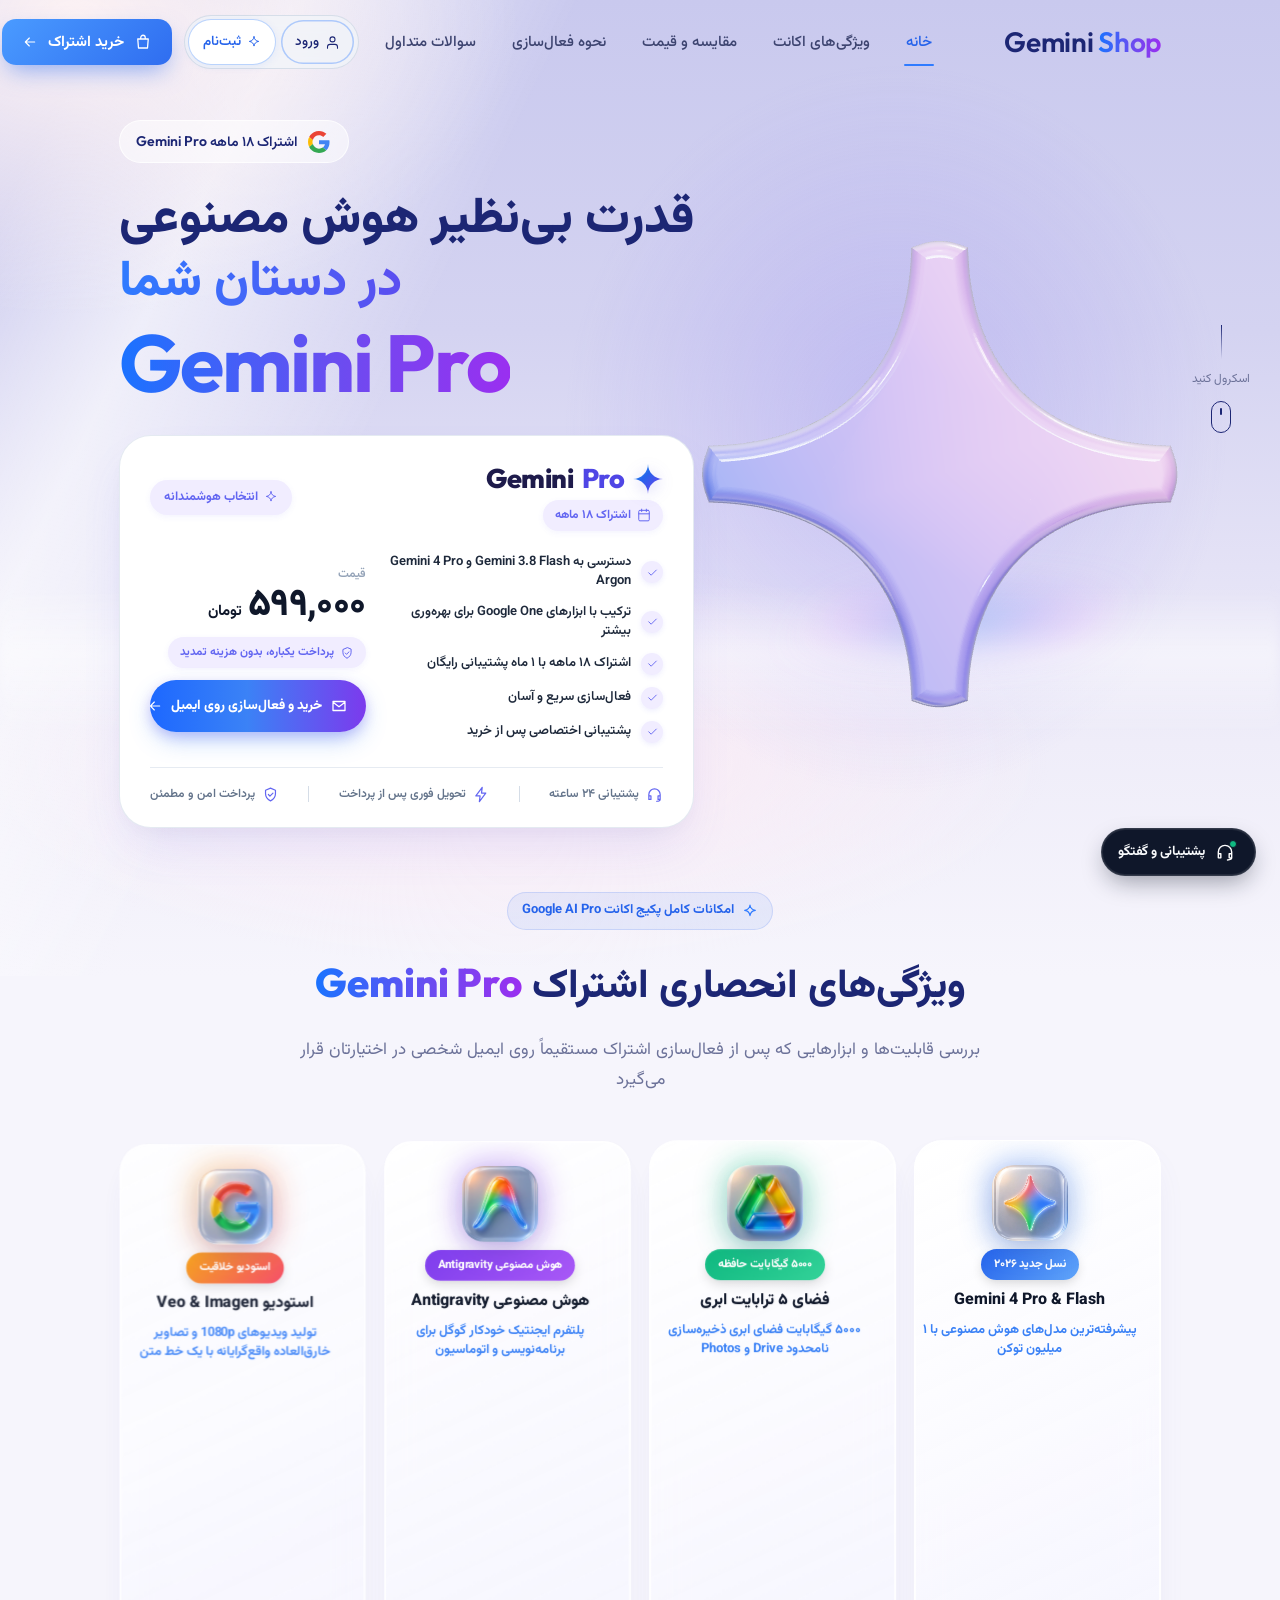
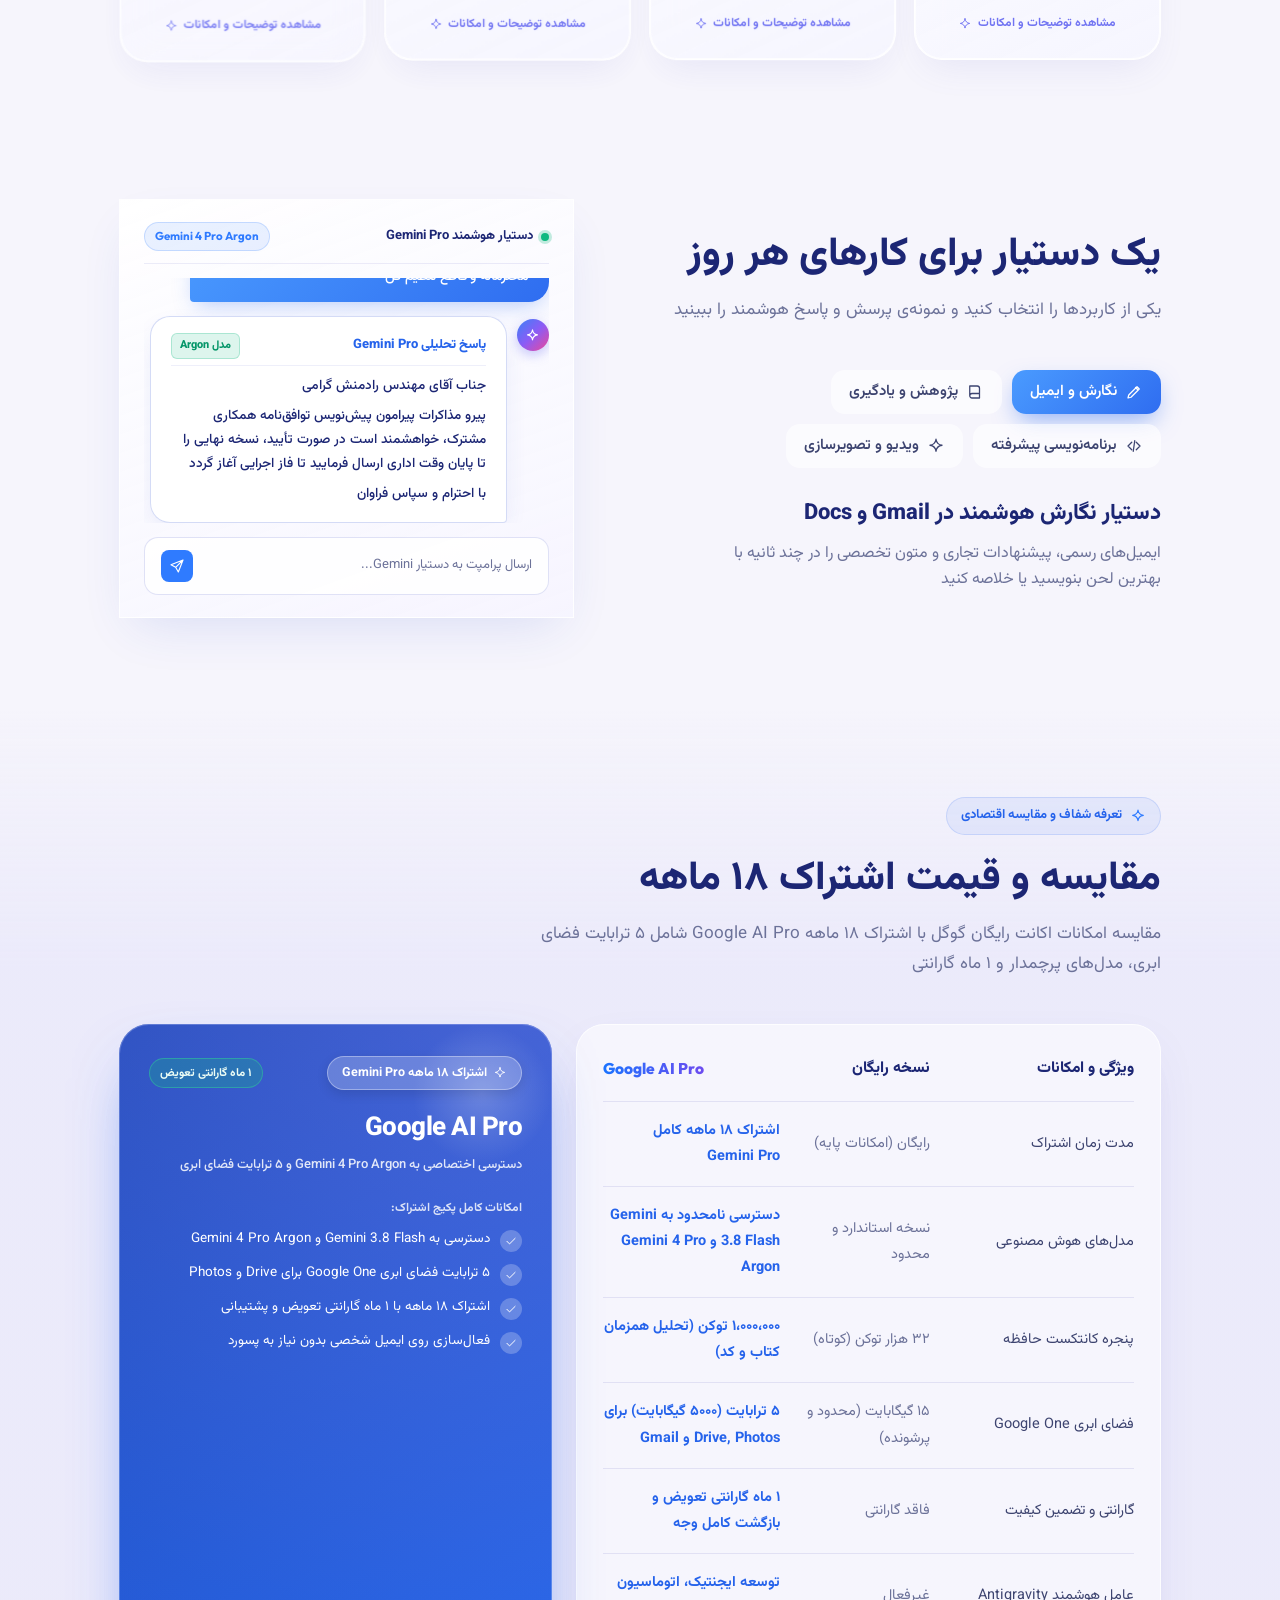
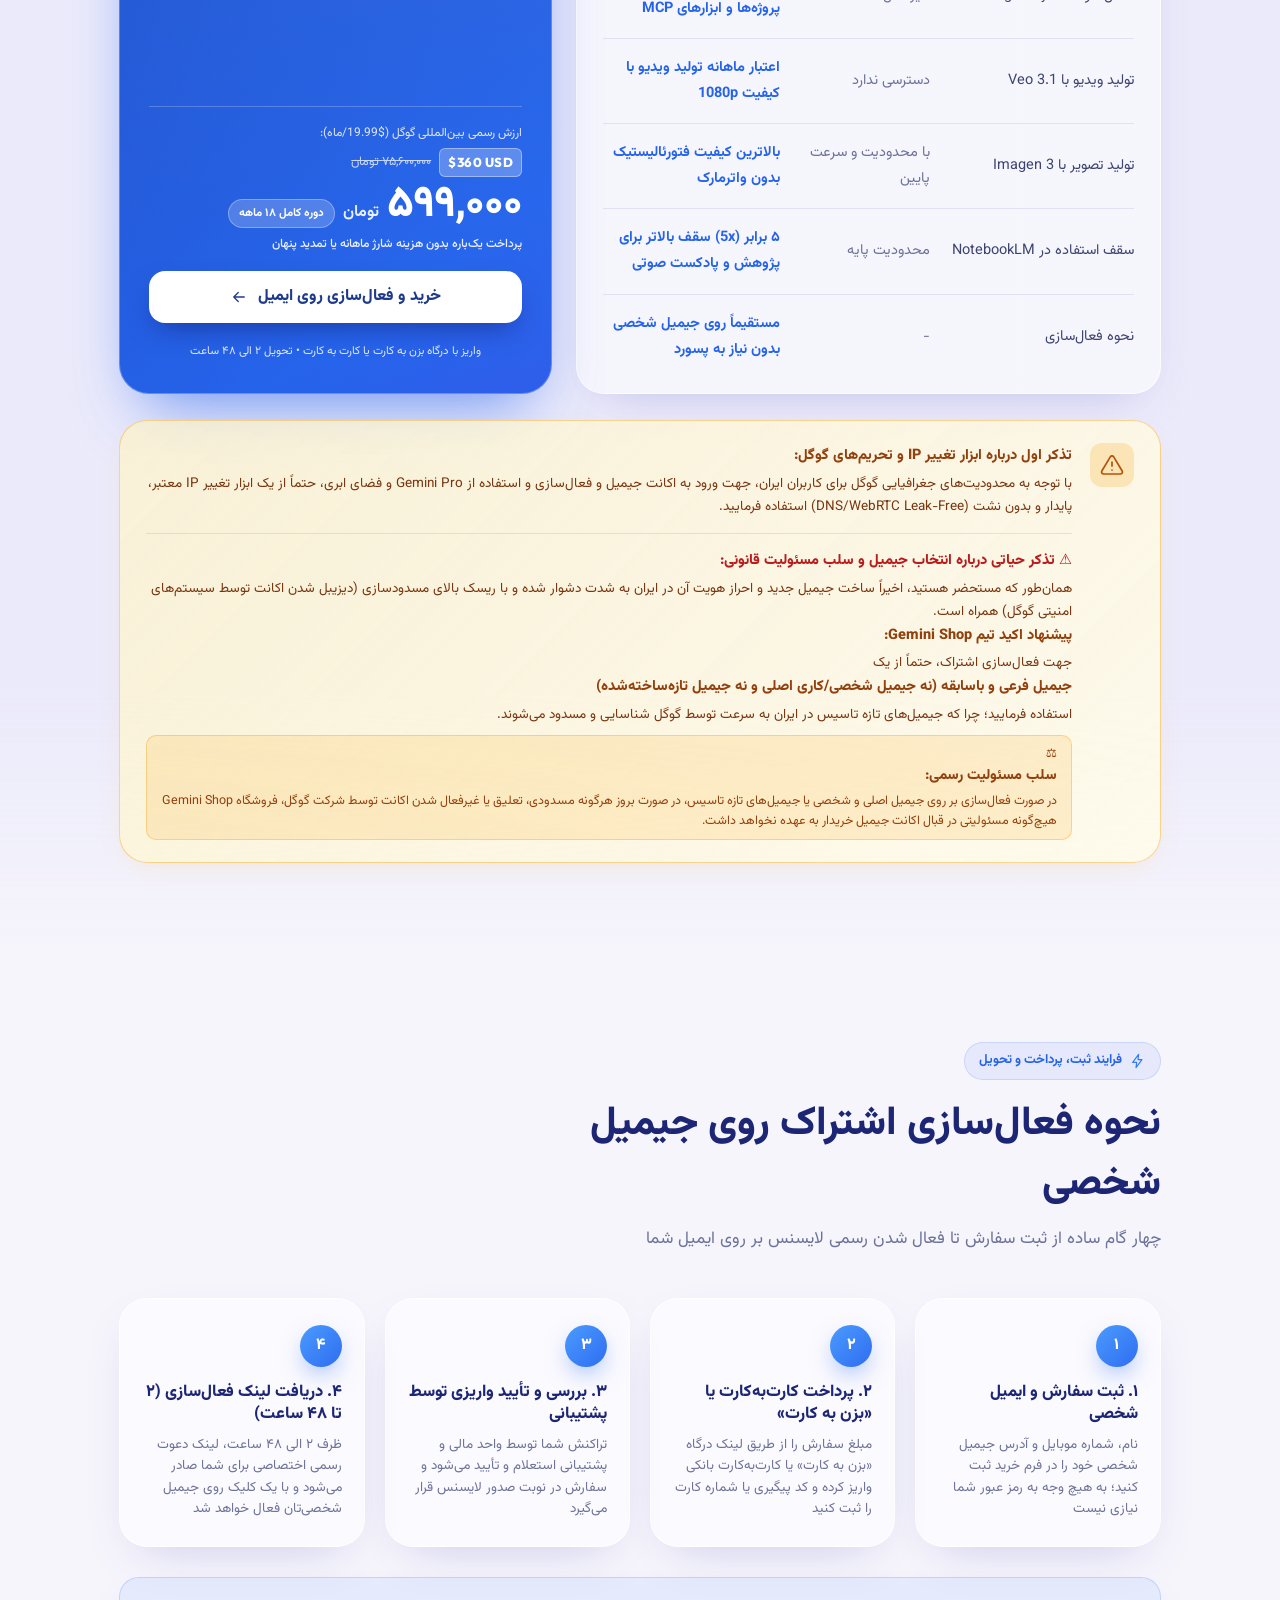
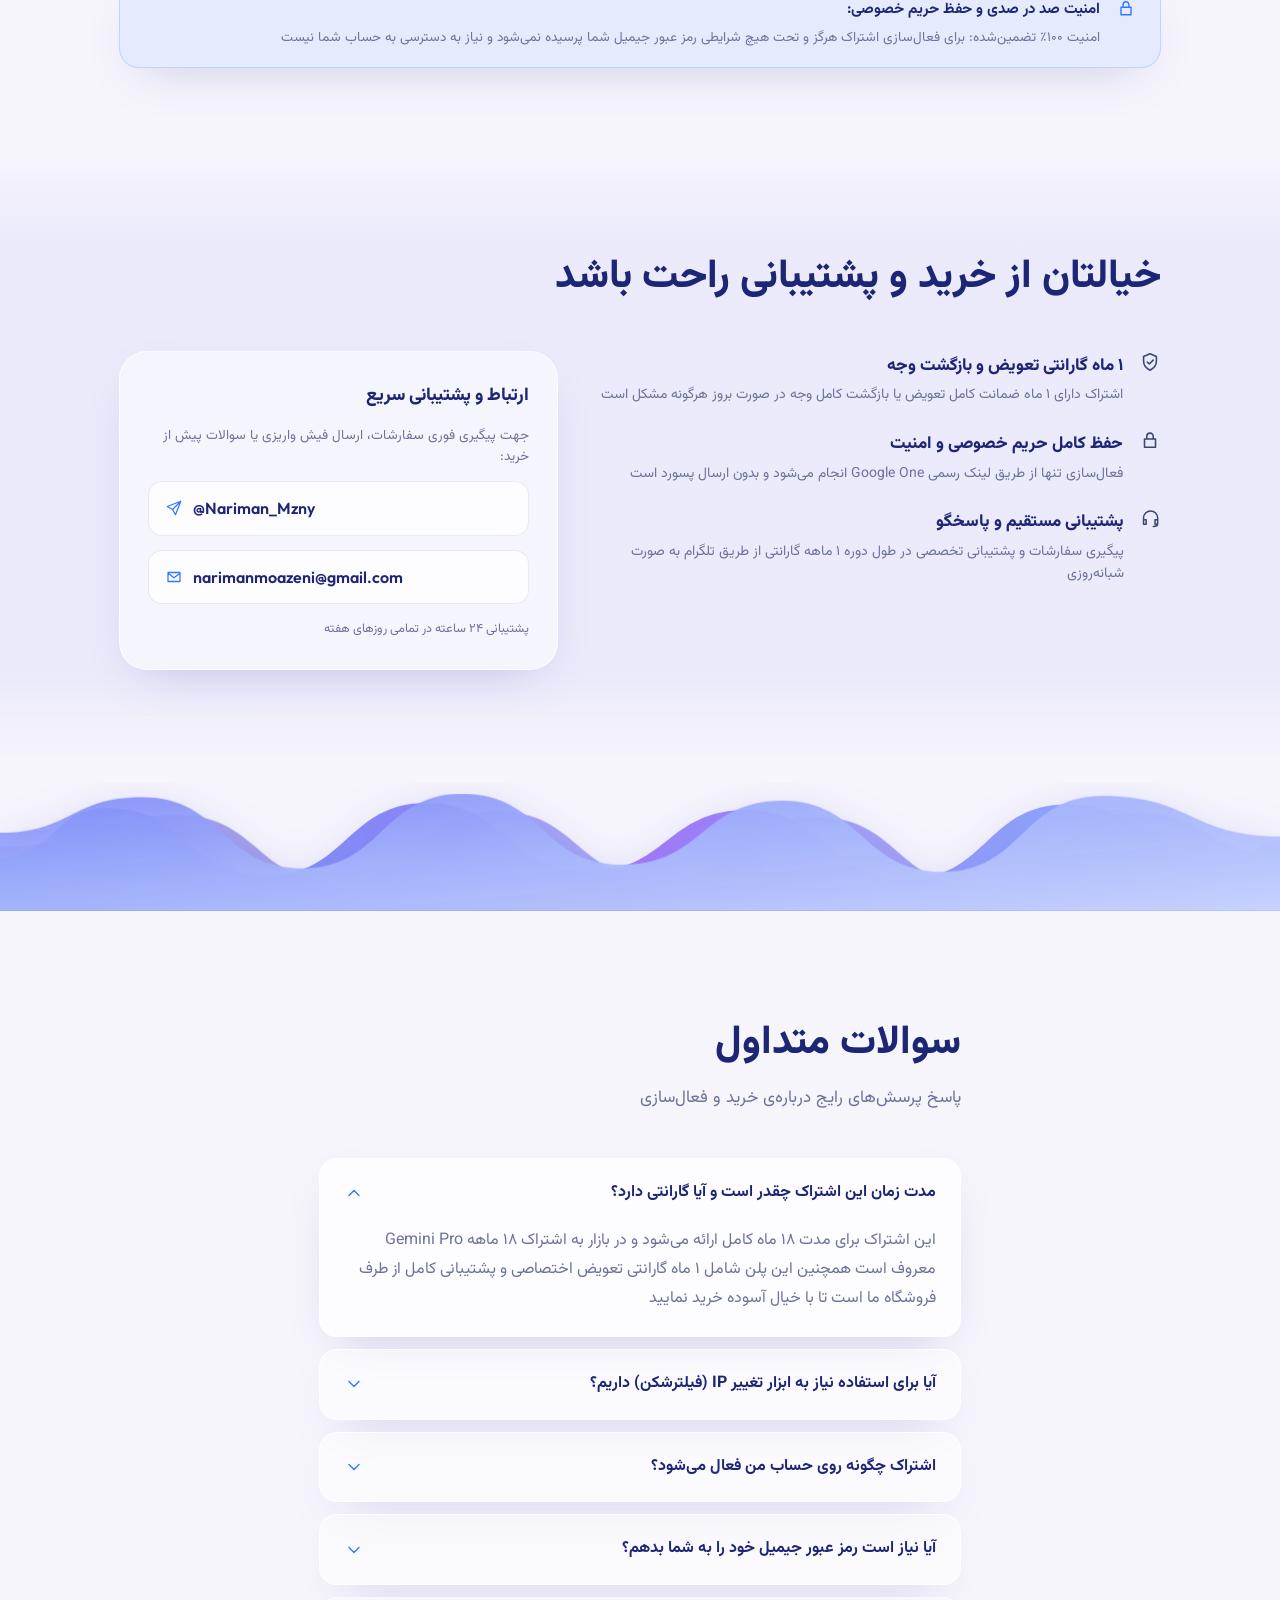
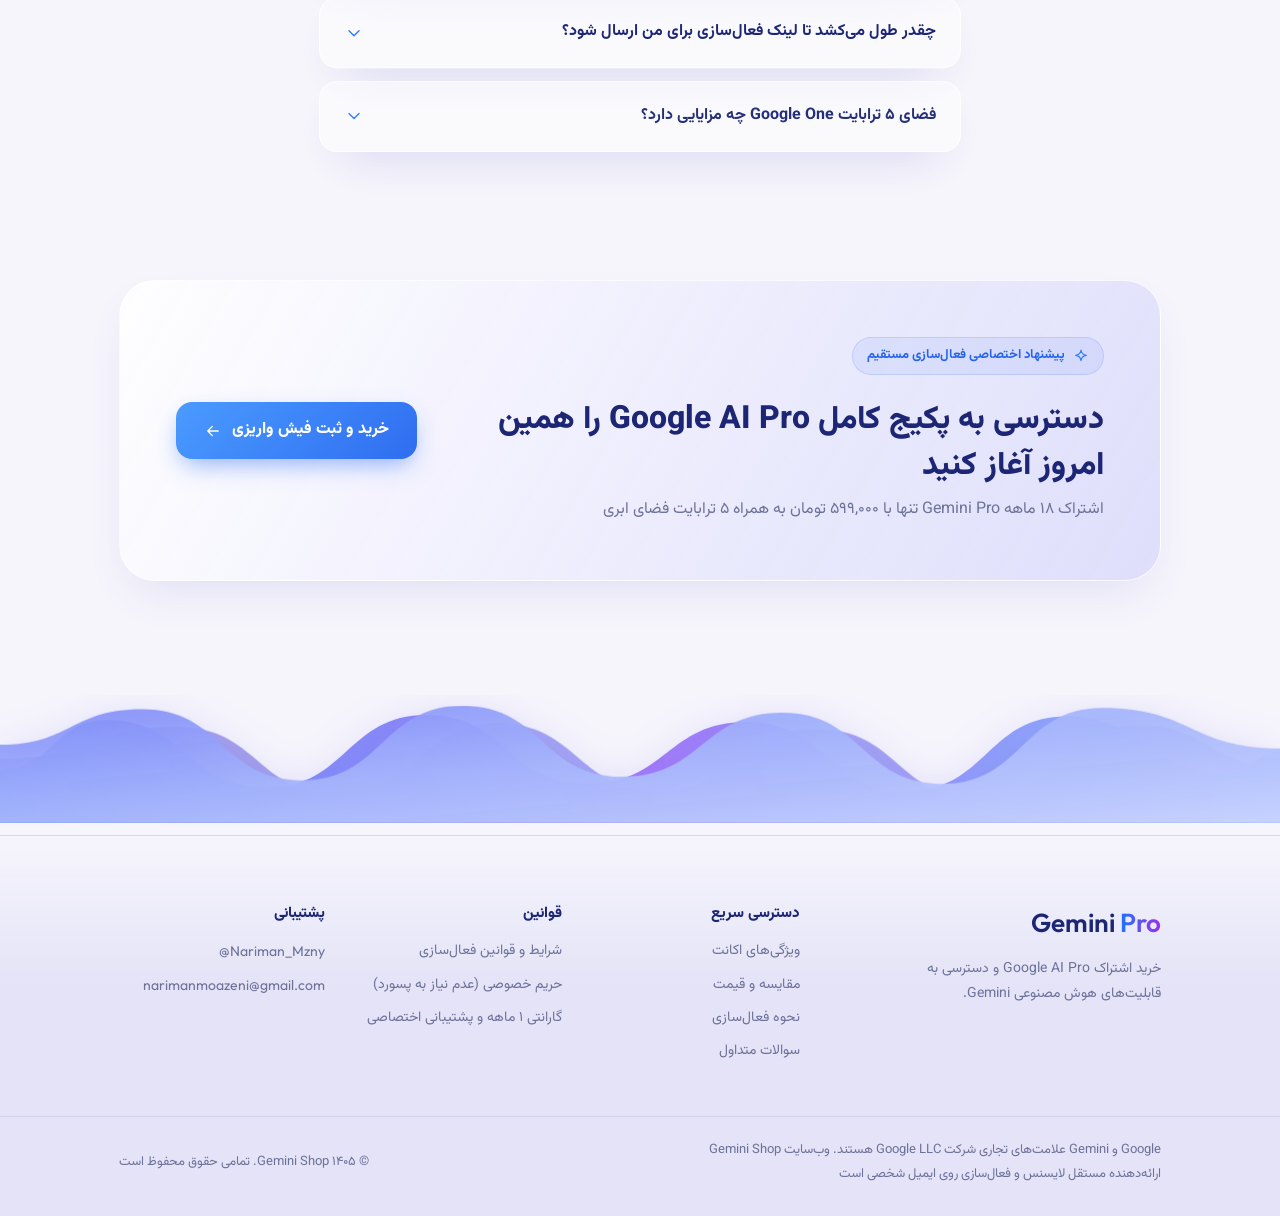
==== docs/index.html @ 5b171c8e "feat: separate Login/Register flows, 4-field register with OTP, direct password login, and updated p" ====
<!doctype html>
<html lang="fa" dir="rtl">
  <head>
    <meta charset="UTF-8" />
    <meta name="viewport" content="width=device-width, initial-scale=1, maximum-scale=1.0, user-scalable=no, viewport-fit=cover" />
    <meta name="theme-color" content="#d9d8f3" />
    <meta name="color-scheme" content="light" />
    <meta name="supported-color-schemes" content="light" />
    <meta name="description" content="Gemini Shop | خرید اشتراک ۱۸ ماهه Google AI Pro و فضای ۵ ترابایت ابری گوگل" />
    <link rel="icon" href="data:image/svg+xml,%3Csvg xmlns='http://www.w3.org/2000/svg' viewBox='0 0 32 32'%3E%3Cpath d='M16 2c1 8 6 13 14 14-8 1-13 6-14 14-1-8-6-13-14-14 8-1 13-6 14-14z' fill='%234a7bff'/%3E%3C/svg%3E" />
    <title>Gemini Shop | خرید اشتراک Google AI Pro</title>
    <script type="module" crossorigin src="./assets/index-D8qdu8Vc.js"></script>
    <link rel="stylesheet" crossorigin href="./assets/index-BIUdCIFO.css">
  </head>
  <body>
    <div id="root"></div>
  </body>
</html>
---- docs/assets/index-BIUdCIFO.css ----
@font-face{font-family:Vazirmatn Variable;font-style:normal;font-display:swap;font-weight:100 900;src:url(./vazirmatn-arabic-wght-normal-Cafbb7Zc.woff2)format("woff2-variations");unicode-range:U+6??,U+750-77F,U+870-88E,U+890-891,U+897-8E1,U+8E3-8FF,U+200C-200E,U+2010-2011,U+204F,U+2E41,U+FB50-FDFF,U+FE70-FE74,U+FE76-FEFC,U+102E0-102FB,U+10E60-10E7E,U+10EC2-10EC4,U+10EFC-10EFF,U+1EE00-1EE03,U+1EE05-1EE1F,U+1EE21-1EE22,U+1EE24,U+1EE27,U+1EE29-1EE32,U+1EE34-1EE37,U+1EE39,U+1EE3B,U+1EE42,U+1EE47,U+1EE49,U+1EE4B,U+1EE4D-1EE4F,U+1EE51-1EE52,U+1EE54,U+1EE57,U+1EE59,U+1EE5B,U+1EE5D,U+1EE5F,U+1EE61-1EE62,U+1EE64,U+1EE67-1EE6A,U+1EE6C-1EE72,U+1EE74-1EE77,U+1EE79-1EE7C,U+1EE7E,U+1EE80-1EE89,U+1EE8B-1EE9B,U+1EEA1-1EEA3,U+1EEA5-1EEA9,U+1EEAB-1EEBB,U+1EEF0-1EEF1}@font-face{font-family:Vazirmatn Variable;font-style:normal;font-display:swap;font-weight:100 900;src:url(./vazirmatn-latin-ext-wght-normal-tDTa1Fj6.woff2)format("woff2-variations");unicode-range:U+100-2BA,U+2BD-2C5,U+2C7-2CC,U+2CE-2D7,U+2DD-2FF,U+304,U+308,U+329,U+1D00-1DBF,U+1E00-1E9F,U+1EF2-1EFF,U+2020,U+20A0-20AB,U+20AD-20C0,U+2113,U+2C60-2C7F,U+A720-A7FF}@font-face{font-family:Vazirmatn Variable;font-style:normal;font-display:swap;font-weight:100 900;src:url(./vazirmatn-latin-wght-normal-BFexNX-K.woff2)format("woff2-variations");unicode-range:U+??,U+131,U+152-153,U+2BB-2BC,U+2C6,U+2DA,U+2DC,U+304,U+308,U+329,U+2000-206F,U+20AC,U+2122,U+2191,U+2193,U+2212,U+2215,U+FEFF,U+FFFD}@font-face{font-family:Outfit Variable;font-style:normal;font-display:swap;font-weight:100 900;src:url(./outfit-latin-ext-wght-normal-DdQaqQDo.woff2)format("woff2-variations");unicode-range:U+100-2BA,U+2BD-2C5,U+2C7-2CC,U+2CE-2D7,U+2DD-2FF,U+304,U+308,U+329,U+1D00-1DBF,U+1E00-1E9F,U+1EF2-1EFF,U+2020,U+20A0-20AB,U+20AD-20C0,U+2113,U+2C60-2C7F,U+A720-A7FF}@font-face{font-family:Outfit Variable;font-style:normal;font-display:swap;font-weight:100 900;src:url(./outfit-latin-wght-normal-Bc-8i84L.woff2)format("woff2-variations");unicode-range:U+??,U+131,U+152-153,U+2BB-2BC,U+2C6,U+2DA,U+2DC,U+304,U+308,U+329,U+2000-206F,U+20AC,U+2122,U+2191,U+2193,U+2212,U+2215,U+FEFF,U+FFFD}:root{--pearl:#f6f5fc;--mist:#e9e8fa;--lilac:#d0cfeb;--periwinkle:#a7abda;--ice:#b5c0eb;--ink:#1c2674;--text:#3d4470;--muted:#6c7299;--blue:#2f7bff;--blue-deep:#2563eb;--violet:#8b2fe8;--grad-brand:linear-gradient(90deg, #1a73ff 0%, #6a4df0 55%, #9a2ff0 100%);--grad-btn:linear-gradient(135deg, #4a9bff 0%, #2f6df0 100%);--glass-bg:#ffffff80;--glass-border:#ffffffbf;--shadow-btn:0 10px 24px -6px #2f6df08c;--shadow-glass:0 18px 50px -24px #5854b459;--font-fa:"Vazirmatn Variable", Tahoma, system-ui, sans-serif;--font-en:"Outfit Variable", "Vazirmatn Variable", system-ui, sans-serif;--r-sm:12px;--r-md:18px;--r-lg:28px;--gutter:clamp(20px, 9.3vw, 143px);--header-h:84px;--z-header:50;--z-star:60;--z-modal:80;--lightningcss-light:initial!important;--lightningcss-dark: !important;color-scheme:light!important;forced-color-adjust:none!important}*,:before,:after{box-sizing:border-box}html{scroll-behavior:smooth;-webkit-text-size-adjust:100%;width:100%;max-width:100vw;overflow-x:hidden;--lightningcss-light:initial!important;--lightningcss-dark: !important;color-scheme:light!important;forced-color-adjust:none!important}body{font-family:var(--font-fa);color:var(--text);background:var(--pearl);-webkit-font-smoothing:antialiased;-webkit-user-select:none;user-select:none;width:100%;max-width:100vw;margin:0;line-height:1.8;overflow-x:hidden;--lightningcss-light:initial!important;--lightningcss-dark: !important;color-scheme:light!important;forced-color-adjust:none!important}img,a{-webkit-user-drag:none;user-drag:none}input,textarea,[contenteditable=true],.selectable,.user-select-text,.card-info__number,.modal__ref-banner,.order-id,.receipt-id,.tracking-id,.auth-card__otp-input,.chat-thread,.support-widget__messages,code,pre{-webkit-user-select:text!important;user-select:text!important}h1,h2,h3,h4,p,ul,ol{margin:0;padding:0}ul,ol{list-style:none}a{color:inherit;text-decoration:none}button{font:inherit;color:inherit;cursor:pointer;background:0 0;border:0}img,svg{max-width:100%;display:block}:focus-visible{outline-offset:3px;border-radius:8px;outline:3px solid #2f7bff8c}.sr-only{clip:rect(0 0 0 0);white-space:nowrap;width:1px;height:1px;position:absolute;overflow:hidden}.en{font-family:var(--font-en);direction:ltr;unicode-bidi:isolate}.container{width:100%;max-width:1536px;padding-inline:var(--gutter);margin-inline:auto}.section{scroll-margin-top:calc(var(--header-h) - 10px);padding-block:clamp(48px,7vw,96px);position:relative}.section__head{max-width:640px;margin-bottom:44px}.section__title{color:var(--ink);font-size:clamp(26px,3.2vw,40px);font-weight:800;line-height:1.5}.section__lead{color:var(--muted);margin-top:10px;font-size:17px}.glass{background:var(--glass-bg);border:1px solid var(--glass-border);box-shadow:var(--shadow-glass);-webkit-backdrop-filter:blur(18px)saturate(1.2)}.btn{color:#fff;word-break:keep-all;background:var(--grad-btn);min-height:52px;box-shadow:var(--shadow-btn);border-radius:16px;flex-shrink:0;justify-content:center;align-items:center;gap:10px;padding:0 26px;font-size:16px;font-weight:700;transition:transform .2s,box-shadow .2s,filter .2s;display:inline-flex;white-space:nowrap!important}.btn:hover{filter:brightness(1.05);transform:translateY(-2px)}.btn:active{transform:translateY(0)}.btn[disabled]{opacity:.6;cursor:not-allowed;transform:none}.btn--sm{border-radius:14px;min-height:46px;padding:0 20px;font-size:15px}.btn--ghost{color:var(--blue-deep);background:#ffffffb3;box-shadow:inset 0 0 0 1.5px #2f7bff59}.btn svg{flex:none}.brand-text{background:var(--grad-brand);color:#0000;-webkit-background-clip:text;background-clip:text}@media (prefers-reduced-motion:reduce){html{scroll-behavior:auto}*,:before,:after{transition-duration:.01ms!important;animation-duration:.01ms!important}}.admin-login-box{background:#fff;border:1px solid #e2e8f0e6;border-radius:24px;width:100%;max-width:440px;padding:36px 32px;animation:.22s cubic-bezier(.16,1,.3,1) both portalScaleIn;box-shadow:0 24px 60px -12px #0f172a26}.admin-login-brand{text-align:center;margin-bottom:24px}.admin-login-brand .portal-sidebar__logo-wrap{width:44px;height:44px;margin:0 auto 12px}.admin-login-brand h2{color:#0f172a;margin:0 0 6px;font-size:18px;font-weight:800}.admin-login-brand p{color:#64748b;margin:0;font-size:12.5px;line-height:1.5}.admin-login-form{flex-direction:column;gap:16px;display:flex}.admin-login-error-toast{color:#dc2626;text-align:center;background:#fef2f2;border:1px solid #fecaca;border-radius:10px;padding:10px 14px;font-size:12px;font-weight:700}.admin-login-btn-row{gap:10px;margin-top:10px;display:flex}.btn-admin-login-submit{color:#fff;height:44px;font:inherit;cursor:pointer;background:linear-gradient(135deg,#2563eb 0%,#4f46e5 100%);border:none;border-radius:10px;flex:1;font-size:13.5px;font-weight:800;transition:all .15s;box-shadow:0 4px 14px #2563eb40}.btn-admin-login-submit:hover{background:linear-gradient(135deg,#1d4ed8 0%,#4338ca 100%);transform:translateY(-1px)}.btn-admin-login-cancel{color:#475569;height:44px;font:inherit;cursor:pointer;background:#f8fafc;border:1px solid #cbd5e1;border-radius:10px;padding:0 18px;font-size:13px;font-weight:700}.btn-admin-login-cancel:hover{color:#0f172a;background:#f1f5f9}.portal-window--admin{background:#f8fafc!important;border:1px solid #cbd5e1e6!important;box-shadow:0 30px 80px -15px #0f172a38!important}.portal-window--admin .portal-sidebar{background:#fff!important;border-inline-end:1px solid #e2e8f0d9!important}.portal-window--admin .portal-main-area{background:#f8fafc!important}.portal-window--admin .portal-topbar{background:#fff!important;border-bottom:1px solid #e2e8f0d9!important}.portal-window--admin .portal-sidebar__brand{border-bottom:1px solid #e2e8f0d9!important}.portal-window--admin .portal-sidebar__footer{border-top:1px solid #e2e8f0d9!important}.topbar-active-pill{color:#4f46e5;background:#eef2ff;border:1px solid #c7d2fe;border-radius:999px;align-items:center;gap:6px;padding:6px 14px;font-size:12.5px;font-weight:800;display:inline-flex}.admin-dark-stats-grid{box-sizing:border-box;grid-template-columns:repeat(4,minmax(0,1fr));gap:12px;width:100%;margin-bottom:24px;display:grid}.admin-dark-stat-card{color:#fff;box-sizing:border-box;background:linear-gradient(135deg,#131728 0%,#1c223a 100%);border:1px solid #ffffff14;border-radius:18px;justify-content:space-between;align-items:center;gap:10px;min-width:0;min-height:98px;padding:14px;transition:all .2s cubic-bezier(.16,1,.3,1);display:flex;overflow:hidden;box-shadow:0 8px 24px -6px #0f172a40}.admin-dark-stat-card:hover{border-color:#ffffff2e;transform:translateY(-2px);box-shadow:0 12px 28px -6px #0f172a59}.admin-dark-stat__icon{border-radius:11px;flex-shrink:0;place-items:center;width:40px;height:40px;display:grid}.admin-dark-stat__icon--teal{color:#2dd4bf;background:#0f766e;border:1px solid #2dd4bf4d}.admin-dark-stat__icon--amber{color:#fbbf24;background:#b45309;border:1px solid #fbbf244d}.admin-dark-stat__icon--emerald{color:#34d399;background:#047857;border:1px solid #34d3994d}.admin-dark-stat__icon--purple{color:#c084fc;background:#6d28d9;border:1px solid #c084fc4d}.admin-dark-stat__info{text-align:right;flex-direction:column;flex:1;justify-content:center;gap:3px;min-width:0;display:flex;overflow:hidden}.dark-stat-label{color:#94a3b8;white-space:nowrap;text-overflow:ellipsis;font-size:11.5px;font-weight:700;line-height:1.3;overflow:hidden}.dark-stat-value{color:#fff;font-variant-numeric:tabular-nums;white-space:nowrap;text-overflow:ellipsis;align-items:baseline;gap:4px;font-size:20px;font-weight:800;line-height:1.15;display:flex;overflow:hidden}.dark-stat-value small{color:#cbd5e1;font-size:11px;font-weight:600}.dark-stat-sub{color:#94a3b8;white-space:nowrap;text-overflow:ellipsis;font-size:10.5px;line-height:1.3;overflow:hidden}@media (width<=1240px){.admin-dark-stats-grid{grid-template-columns:repeat(2,minmax(0,1fr));gap:12px}}@media (width<=640px){.admin-dark-stats-grid{grid-template-columns:repeat(2,minmax(0,1fr));gap:10px}.admin-dark-stat-card{gap:8px;min-height:84px;padding:12px 10px}.dark-stat-label{white-space:normal;-webkit-line-clamp:2;-webkit-box-orient:vertical;font-size:11px;line-height:1.3;display:-webkit-box;overflow:hidden}.dark-stat-value{font-size:16px}.dark-stat-sub{white-space:nowrap;text-overflow:ellipsis;font-size:9.5px;overflow:hidden}}.admin-pending-section{flex-direction:column;gap:14px;display:flex}.pending-section-head{justify-content:space-between;align-items:center;display:flex}.pending-section-title{align-items:center;gap:8px;display:flex}.amber-dot-indicator{color:#f59e0b;font-size:12px}.pending-section-title h3{color:#0f172a;margin:0;font-size:15.5px;font-weight:800}.btn-view-all-orders-pill{color:#4f46e5;font:inherit;cursor:pointer;background:#eef2ff;border:1px solid #c7d2fe;border-radius:999px;align-items:center;gap:6px;padding:6px 16px;font-size:12.5px;font-weight:700;transition:all .15s;display:inline-flex}.btn-view-all-orders-pill:hover{background:#e0e7ff}.arrow-left{font-size:14px}.admin-notice-card-indigo,.admin-notice-card-pink{background:linear-gradient(135deg,#f8faff 0%,#eef2ff 100%);border:1px solid #c7d2fe;border-radius:18px;justify-content:space-between;align-items:center;gap:18px;padding:20px 24px;display:flex;box-shadow:0 4px 14px -4px #4f46e514}.notice-icon-doc{background:#fff;border:1px solid #c7d2fe;border-radius:14px;flex-shrink:0;place-items:center;width:48px;height:48px;display:grid;box-shadow:0 2px 6px #4f46e514}.notice-text-content{flex:1}.notice-text-content p{color:#334155;margin:0;font-size:13.5px;font-weight:700}.notice-badge-check{color:#fff;background:linear-gradient(135deg,#2563eb 0%,#4f46e5 100%);border-radius:50%;flex-shrink:0;place-items:center;width:32px;height:32px;display:grid;box-shadow:0 2px 8px #4f46e559}.admin-quick-orders-stack{flex-direction:column;gap:10px;margin-top:6px;display:flex}.admin-quick-order-row{background:#fff;border:1px solid #e2e8f0e6;border-radius:14px;flex-wrap:wrap;justify-content:space-between;align-items:center;gap:16px;padding:14px 18px;display:flex;box-shadow:0 2px 8px -2px #0f172a0d}.quick-row-info{align-items:center;gap:12px;display:flex}.quick-row-info strong{color:#0f172a}.quick-row-amount{color:#475569;align-items:center;gap:12px;font-size:13px;display:flex}.quick-row-actions{align-items:center;gap:8px;display:flex}.btn-quick-approve{color:#fff;font:inherit;cursor:pointer;background:#10b981;border:none;border-radius:8px;padding:7px 16px;font-size:12px;font-weight:700}.btn-quick-approve:hover{background:#059669}.btn-quick-reject{color:#dc2626;font:inherit;cursor:pointer;background:#fef2f2;border:1px solid #fecaca;border-radius:8px;padding:7px 14px;font-size:12px;font-weight:700}.btn-quick-reject:hover{background:#fee2e2}.orders-toolbar-clean{flex-wrap:wrap;justify-content:space-between;align-items:center;gap:14px;margin-bottom:16px;display:flex}.orders-filter-chips{flex-wrap:wrap;align-items:center;gap:6px;display:flex}.chip-btn{color:#64748b;font:inherit;cursor:pointer;background:#fff;border:1px solid #e2e8f0e6;border-radius:8px;padding:6px 14px;font-size:12.5px;font-weight:700;transition:all .15s}.chip-btn:hover{color:#0f172a;background:#f8fafc}.chip-btn.is-active{color:#4f46e5;background:#eef2ff;border-color:#c7d2fe}.orders-search-row{align-items:center;gap:10px;display:flex}.orders-search-input{background:#fff;border:1px solid #cbd5e1;border-radius:8px;align-items:center;gap:8px;width:260px;height:38px;padding:0 12px;display:flex}.orders-search-input input{font:inherit;color:#0f172a;background:0 0;border:none;outline:none;width:100%;font-size:12.5px}.btn-export-csv{color:#475569;height:38px;font:inherit;cursor:pointer;background:#fff;border:1px solid #cbd5e1;border-radius:8px;align-items:center;gap:6px;padding:0 14px;font-size:12px;font-weight:700;display:inline-flex}.btn-export-csv:hover{color:#0f172a;background:#f8fafc}.admin-table-container{background:#fff;border:1px solid #e2e8f0e6;border-radius:16px;overflow-x:auto;box-shadow:0 4px 14px -4px #0f172a0d}.admin-clean-table{border-collapse:collapse;text-align:right;color:#334155;width:100%;font-size:13px}.admin-clean-table th{color:#64748b;white-space:nowrap;background:#f8fafc;border-bottom:1px solid #e2e8f0e6;padding:12px 16px;font-size:12px;font-weight:700}.admin-clean-table td{vertical-align:middle;border-bottom:1px solid #f1f5f9e6;padding:12px 16px}.admin-clean-table tbody tr:hover{background:#f8fafc}.table-order-id{color:#0f172a;font-weight:700}.table-time-text{color:#94a3b8;margin-top:2px;font-size:11px;display:block}.table-amount{color:#0f172a;font-size:14.5px;font-weight:800}.badge-tag-light{color:#475569;background:#f1f5f9;border-radius:6px;padding:2px 8px;font-size:11px;font-weight:700;display:inline-block}.payment-ref-sub{color:#94a3b8;margin-top:2px;font-size:11px}.table-link-wrap{align-items:center;gap:6px;display:flex}.table-link-preview{color:#2563eb;font-size:12px;text-decoration:none}.table-actions-cell{align-items:center;gap:6px;display:flex}.btn-action-approve{color:#fff;font:inherit;cursor:pointer;background:#10b981;border:none;border-radius:6px;padding:4px 10px;font-size:11.5px;font-weight:700}.btn-action-copy-msg{color:#1e293b;font:inherit;cursor:pointer;background:#f1f5f9;border:1px solid #cbd5e1;border-radius:6px;padding:4px 10px;font-size:11.5px;font-weight:700}.btn-action-reject{color:#dc2626;font:inherit;cursor:pointer;background:#fef2f2;border:1px solid #fecaca;border-radius:6px;padding:4px 8px;font-size:11.5px;font-weight:700}.btn-action-del{color:#94a3b8;font:inherit;cursor:pointer;background:0 0;border:1px solid #0000;border-radius:6px;padding:4px 8px;font-size:12px}.btn-action-del:hover:not(:disabled){color:#dc2626;background:#fee2e2}.empty-table-msg{text-align:center;color:#94a3b8;padding:36px!important}.admin-chat-layout{gap:16px;height:calc(88vh - 120px);display:flex}.chat-sessions-sidebar{background:#fff;border:1px solid #e2e8f0e6;border-radius:16px;flex-direction:column;flex-shrink:0;width:300px;display:flex;overflow:hidden}.chat-sessions-header{color:#0f172a;border-bottom:1px solid #e2e8f0d9;padding:14px 18px;font-size:13.5px;font-weight:800}.chat-sessions-list{flex-direction:column;flex:1;gap:4px;padding:8px;display:flex;overflow-y:auto}.session-card{cursor:pointer;border:1px solid #0000;border-radius:10px;padding:10px 12px;transition:all .15s}.session-card:hover{background:#f8fafc}.session-card.is-active{background:#eef2ff;border-color:#c7d2fe}.session-card-top{justify-content:space-between;align-items:center;margin-bottom:2px;display:flex}.session-id-text{color:#0f172a;font-size:11.5px;font-weight:700}.session-unread-tag{color:#fff;background:#4f46e5;border-radius:999px;padding:1px 6px;font-size:10px;font-weight:800}.session-preview-msg{color:#64748b;white-space:nowrap;text-overflow:ellipsis;margin:0 0 3px;font-size:12px;overflow:hidden}.session-time-text{color:#94a3b8;font-size:10.5px}.chat-active-conversation{background:#fff;border:1px solid #e2e8f0e6;border-radius:16px;flex-direction:column;flex:1;display:flex;overflow:hidden}.chat-conv-header{color:#0f172a;border-bottom:1px solid #e2e8f0d9;padding:14px 20px;font-size:13.5px}.chat-conv-history{flex-direction:column;flex:1;gap:10px;padding:18px 20px;display:flex;overflow-y:auto}.chat-bubble-clean{border-radius:14px;max-width:70%;padding:10px 14px;font-size:13px;line-height:1.5}.chat-bubble-clean--admin{color:#0f172a;background:#f1f5f9;border-bottom-right-radius:4px;align-self:flex-start}.chat-bubble-clean--user{color:#fff;background:linear-gradient(135deg,#2563eb 0%,#4f46e5 100%);border-bottom-left-radius:4px;align-self:flex-end;box-shadow:0 2px 8px #2563eb40}.chat-bubble-clean--bot{color:#64748b;background:#f8fafc;align-self:center;font-size:11.5px}.bubble-sender-title{opacity:.8;margin-bottom:2px;font-size:10.5px;font-weight:700}.bubble-time{opacity:.7;text-align:left;margin-top:3px;font-size:10px}.chat-reply-input-row{background:#f8fafc;border-top:1px solid #e2e8f0e6;gap:8px;padding:14px 18px;display:flex}.chat-reply-input-row input{background:#fff;border:1px solid #cbd5e1;border-radius:10px;outline:none;flex:1;height:42px;padding:0 14px;font-size:13px}.btn-chat-send-reply{color:#fff;font:inherit;cursor:pointer;background:linear-gradient(135deg,#2563eb 0%,#4f46e5 100%);border:none;border-radius:10px;align-items:center;gap:6px;padding:0 18px;font-size:12.5px;font-weight:800;transition:all .15s;display:inline-flex;box-shadow:0 2px 8px #2563eb40}.btn-chat-send-reply:hover{background:linear-gradient(135deg,#1d4ed8 0%,#4338ca 100%);transform:translateY(-1px)}.chat-none-selected-state{text-align:center;color:#94a3b8;place-content:center;gap:10px;height:100%;display:grid}.rbac-header-card,.settings-card-light{background:#fff;border:1px solid #e2e8f0e6;border-radius:18px;margin-bottom:18px;padding:22px 24px;box-shadow:0 4px 14px -4px #0f172a0d}.rbac-header-card{justify-content:space-between;align-items:center;gap:16px;display:flex}.rbac-header-card h3,.settings-card-light h3{color:#0f172a;margin:0 0 3px;font-size:16.5px;font-weight:800}.settings-desc{color:#64748b;margin:0;font-size:12.5px}.btn-add-admin-pill{color:#fff;font:inherit;cursor:pointer;background:linear-gradient(135deg,#2563eb 0%,#4f46e5 100%);border:none;border-radius:10px;align-items:center;gap:6px;padding:8px 18px;font-size:13px;font-weight:800;transition:all .15s;display:inline-flex;box-shadow:0 2px 8px #2563eb40}.btn-add-admin-pill:hover{background:linear-gradient(135deg,#1d4ed8 0%,#4338ca 100%);transform:translateY(-1px)}.settings-fields-grid{grid-template-columns:repeat(auto-fit,minmax(240px,1fr));gap:14px;margin-top:14px;display:grid}.clean-select{width:100%;height:44px;font:inherit;color:#0f172a;background:#fff;border:1px solid #cbd5e1;border-radius:10px;padding:0 12px;font-size:13px}.modal-inner-overlay-light{z-index:1050;-webkit-backdrop-filter:blur(6px);backdrop-filter:blur(6px);background:#0f172a73;justify-content:center;align-items:center;padding:20px;display:flex;position:fixed;inset:0}.approve-modal-light{background:#fff;border:1px solid #e2e8f0;border-radius:20px;width:100%;max-width:480px;padding:26px 28px;box-shadow:0 20px 50px #0f172a26}.approve-modal-light h3{color:#0f172a;margin:0 0 6px;font-size:17px;font-weight:800}.approve-modal-light p{color:#64748b;margin:0 0 10px;font-size:12.5px}.modal-inner-title-row{justify-content:space-between;align-items:center;display:flex}@media (width<=900px){.admin-dark-stats-grid{gap:12px;grid-template-columns:repeat(2,minmax(0,1fr))!important}.admin-chat-layout{flex-direction:column;height:auto}.portal-overlay{align-items:flex-end!important;width:100vw!important;max-width:100vw!important;padding:0!important;overflow-x:hidden!important}.admin-login-box{border-radius:20px;width:100%;max-width:380px;margin:auto 12px;padding:24px 18px}.admin-login-box input,.portal-window--admin input,.portal-window--admin textarea,.portal-window--admin select{font-size:16px!important}.admin-login-brand h2{font-size:16px}.admin-login-brand p{font-size:11.5px}.portal-window--admin{box-sizing:border-box!important;border-bottom:none!important;border-radius:20px 20px 0 0!important;flex-direction:column!important;width:100vw!important;min-width:0!important;max-width:100vw!important;height:100dvh!important;max-height:100dvh!important;overflow-x:hidden!important}.portal-window--admin .portal-main-area{flex-direction:column!important;flex:1!important;order:2!important;width:100%!important;min-width:0!important;max-width:100%!important;display:flex!important;overflow-x:hidden!important}.portal-window--admin .portal-content-body{-webkit-overflow-scrolling:touch;box-sizing:border-box!important;flex:1!important;width:100%!important;min-width:0!important;max-width:100%!important;padding:14px 14px 24px!important;overflow:hidden auto!important}.portal-window--admin .portal-sidebar{width:100%;height:auto;min-height:58px;padding:6px 6px env(safe-area-inset-bottom,8px) 6px;z-index:30;scrollbar-width:none;flex-direction:row;flex-shrink:0;order:3;justify-content:space-around;align-items:center;overflow-x:auto;box-shadow:0 -4px 16px #0f172a0d;border-inline-end:none!important;background:#fff!important;border-top:1px solid #e2e8f0e6!important}.portal-window--admin .portal-sidebar::-webkit-scrollbar{display:none}.portal-window--admin .portal-sidebar__brand,.portal-window--admin .portal-sidebar__footer{display:none!important}.portal-window--admin .portal-sidebar__nav{flex-direction:row;justify-content:space-around;align-items:center;gap:2px;width:100%;display:flex}.portal-window--admin .sidebar-nav-item{text-align:center;border:none;border-radius:10px;flex-direction:column;flex:1;justify-content:center;align-items:center;gap:3px;min-width:0;padding:5px 1px;font-size:9.5px;font-weight:700;display:flex;position:relative}.portal-window--admin .sidebar-nav-item span:not(.sidebar-nav-icon):not(.nav-badge-pill):not(.nav-badge-neutral){text-overflow:ellipsis;white-space:nowrap;width:100%;padding:0 1px;display:block;overflow:hidden}.portal-window--admin .sidebar-nav-item.is-active{color:#4f46e5;background:#eef2ff}.portal-window--admin .sidebar-nav-icon svg{width:18px;height:18px}.portal-window--admin .nav-badge-pill{padding:0 4px;font-size:8.5px;line-height:1.4;position:absolute;top:2px;right:50%;transform:translate(14px)}.portal-window--admin .portal-topbar{flex-shrink:0;order:1;gap:6px;height:52px;padding:8px 12px;background:#fff!important}.portal-window--admin .portal-topbar__links .topbar-link-btn{display:none!important}.portal-window--admin .portal-user-meta{max-width:105px}.portal-window--admin .portal-user-name{white-space:nowrap;text-overflow:ellipsis;font-size:12px;overflow:hidden}.admin-dark-stats-grid{grid-template-columns:repeat(2,minmax(0,1fr))!important;gap:10px!important}.admin-dark-stat-card{border-radius:16px!important;min-height:82px!important;padding:12px 14px!important}.dark-stat-value{font-size:15.5px!important}.dark-stat-label{font-size:11px!important}.dark-stat-sub{font-size:9.5px!important}.admin-dark-stat__icon{border-radius:9px!important;width:32px!important;height:32px!important}.pending-section-head{box-sizing:border-box!important;flex-direction:column!important;align-items:flex-start!important;gap:10px!important;width:100%!important}.btn-view-all-orders-pill{box-sizing:border-box!important;justify-content:center!important;width:100%!important;padding:8px 16px!important}.admin-notice-card-indigo{box-sizing:border-box!important;border-radius:14px!important;gap:10px!important;width:100%!important;padding:12px 14px!important}.notice-icon-doc{border-radius:10px!important;width:36px!important;height:36px!important}.notice-badge-check{width:28px!important;height:28px!important}.notice-text-content p{font-size:11.5px!important}.admin-quick-order-row{flex-direction:column;align-items:stretch;gap:10px;padding:12px 14px}.quick-row-info{flex-direction:column;align-items:flex-start;gap:3px}.quick-row-amount{justify-content:space-between;font-size:12px}.quick-row-actions{gap:8px;width:100%}.btn-quick-approve,.btn-quick-reject{flex:1;place-items:center;height:36px;font-size:12px;display:grid}.orders-toolbar-clean{flex-direction:column;align-items:stretch;gap:10px}.orders-filter-chips{-webkit-overflow-scrolling:touch;scrollbar-width:none;flex-wrap:nowrap;padding-bottom:4px;overflow-x:auto}.orders-filter-chips::-webkit-scrollbar{display:none}.chip-btn{white-space:nowrap;flex-shrink:0;padding:5px 12px;font-size:11.5px}.orders-search-row{flex-direction:row;gap:8px;width:100%}.orders-search-input{flex:1;width:auto}.btn-export-csv{flex-shrink:0;padding:0 10px;font-size:11.5px}.admin-table-container{-webkit-overflow-scrolling:touch;border-radius:14px}.admin-clean-table th,.admin-clean-table td{white-space:nowrap;padding:10px 12px;font-size:12px}.admin-chat-layout{flex-direction:column;gap:12px;height:auto}.chat-sessions-sidebar{border-inline-end:none;border-bottom:1px solid #e2e8f0e6;width:100%;height:160px}.chat-active-conversation{height:320px}}.admin-stat-card--interactive{cursor:pointer;-webkit-user-select:none;user-select:none}.admin-stat-card--interactive:hover{border-color:#ffffff40;transform:translateY(-3px);box-shadow:0 14px 32px -4px #0f172a59}.admin-stat-card--interactive:active{transform:translateY(-1px)}.portal-user-avatar--admin{background:linear-gradient(135deg,#1e1b4b 0%,#312e81 60%,#4338ca 100%)!important;border-color:#c7d2fe!important;box-shadow:0 2px 8px #312e8159!important}.portal-user-sub-badge--admin{color:#b45309;background:#fef3c7;border:1px solid #fde68a;border-radius:999px;padding:1.5px 7px;font-size:10px;font-weight:800;line-height:1.4}@keyframes adminPopoverFadeIn{0%{opacity:0;transform:translateY(-6px)}to{opacity:1;transform:translateY(0)}}.portal-dropdown-menu{width:230px;padding:6px}.popover-notifications{width:310px;padding:12px}.popover-notification-item{color:#334155;background:#f8fafc;border-radius:8px;align-items:flex-start;gap:10px;padding:8px;font-size:12px;transition:background .15s;display:flex}.popover-notification-item:hover{background:#f1f5f9}.popover-notification-item.unread:hover{background:#e0e7ff}.reports-dialog-modal{max-width:520px}.reports-dialog-header{border-bottom:1px solid #e2e8f0e6;align-items:center;gap:14px;margin-bottom:18px;padding-bottom:14px;display:flex}.reports-dialog-icon{background:#ecfdf5;border:1px solid #a7f3d0;border-radius:12px;flex-shrink:0;place-items:center;width:44px;height:44px;font-size:22px;display:grid}.reports-preview-grid{grid-template-columns:repeat(2,1fr);gap:10px;margin-bottom:20px;display:grid}.reports-preview-card{background:#f8fafc;border:1px solid #e2e8f0e6;border-radius:12px;flex-direction:column;gap:2px;padding:12px 14px;display:flex}.reports-preview-card small{color:#64748b;font-size:11px;font-weight:700}.reports-preview-card strong{color:#0f172a;font-variant-numeric:tabular-nums;font-size:17px;font-weight:800}.reports-filter-section{flex-direction:column;gap:8px;display:flex}.reports-filter-title{color:#334155;font-size:12.5px;font-weight:800}.reports-filter-options{flex-direction:column;gap:8px;display:flex}.report-option-label{color:#334155;cursor:pointer;background:#fff;border:1px solid #cbd5e1;border-radius:10px;align-items:center;gap:10px;padding:10px 14px;font-size:13px;font-weight:700;transition:all .15s;display:flex}.report-option-label:hover{background:#f8fafc;border-color:#94a3b8}.report-option-label.is-selected{color:#3730a3;background:#eef2ff;border-color:#6366f1}.report-option-label input[type=radio]{accent-color:#4f46e5;cursor:pointer;width:16px;height:16px}.auth-overlay{z-index:1000;-webkit-backdrop-filter:blur(8px);font-family:var(--font-fa);background:#0f172aa6;justify-content:center;align-items:center;padding:20px;animation:.2s both authFadeIn;display:flex;position:fixed;inset:0}@keyframes authFadeIn{0%{opacity:0}to{opacity:1}}.auth-card{background:#fff;border:1px solid #e2e8f0;border-radius:20px;width:100%;max-width:440px;padding:28px;animation:.22s cubic-bezier(.16,1,.3,1) both authScaleUp;position:relative;box-shadow:0 25px 60px -15px #0f172a59}@keyframes authScaleUp{0%{opacity:0;transform:translateY(16px)scale(.97)}to{opacity:1;transform:none}}.auth-card__header{text-align:center;margin-bottom:20px}.auth-card__icon-wrap{color:#0f172a;background:#f1f5f9;border-radius:12px;place-items:center;width:46px;height:46px;margin:0 auto 12px;display:grid}.auth-card__header h2{color:#0f172a;margin:0 0 6px;font-size:18px;font-weight:800}.auth-card__header p{color:#64748b;margin:0;font-size:12.5px;line-height:1.5}.auth-card__close{color:#94a3b8;cursor:pointer;background:0 0;border:none;border-radius:8px;padding:6px;transition:all .15s;position:absolute;top:16px;left:16px}.auth-card__close:hover{color:#0f172a;background:#f1f5f9}.auth-card__error{color:#b91c1c;background:#fee2e2;border-radius:8px;margin-bottom:14px;padding:8px 12px;font-size:12px;font-weight:600}.auth-card__form{flex-direction:column;gap:14px;display:flex}.auth-card__field{text-align:right;flex-direction:column;gap:5px;display:flex}.auth-card__field label{color:#334155;font-size:12px;font-weight:700}.auth-input-wrapper{align-items:center;width:100%;display:flex;position:relative}.auth-input-wrapper input{background:#fff;border:1px solid #cbd5e1;border-radius:10px;outline:none;width:100%;padding:10px 14px;font-family:inherit;font-size:13.5px;transition:all .15s}.auth-input-wrapper input:focus{border-color:#2563eb;box-shadow:0 0 0 3px #2563eb1f}.auth-input-wrapper--password input{padding-inline-end:42px}.auth-password-toggle{inset-inline-end:8px;color:#94a3b8;cursor:pointer;background:0 0;border:none;border-radius:6px;justify-content:center;align-items:center;padding:6px;transition:color .15s;display:flex;position:absolute;top:50%;transform:translateY(-50%)}.auth-password-toggle:hover{color:#2563eb}.auth-card__field input{border:1px solid #cbd5e1;border-radius:10px;outline:none;padding:10px 14px;font-family:inherit;font-size:13.5px;transition:all .15s}.auth-card__field input:focus{border-color:#2563eb;box-shadow:0 0 0 3px #2563eb1f}.auth-card__field small{color:#94a3b8;margin-top:2px;font-size:11px}.auth-card__actions{margin-top:6px}.auth-card__submit-btn{cursor:pointer;border-radius:12px;justify-content:center;align-items:center;gap:8px;width:100%;padding:12px 18px;font-size:14px;font-weight:800;display:inline-flex}.auth-card__footer-switch{color:#64748b;justify-content:center;align-items:center;gap:6px;margin-top:6px;font-size:12.5px;display:flex}.auth-card__switch-link{color:#2563eb;cursor:pointer;background:0 0;border:none;padding:2px 4px;font-family:inherit;font-size:12.5px;font-weight:700;transition:color .15s}.auth-card__switch-link:hover{color:#1d4ed8;text-decoration:underline}.auth-card__otp-input{background:#f8fafc;text-align:center!important;letter-spacing:10px!important;padding:12px 16px!important;font-size:22px!important;font-weight:700!important}.auth-card__sim-code{color:#1e40af;background:#3b82f614;border:1px dashed #3b82f659;border-radius:10px;justify-content:space-between;align-items:center;margin-bottom:14px;padding:10px 14px;font-size:12.5px;display:flex}.auth-card__sim-code b{letter-spacing:2px;color:#2563eb;font-size:15px}.btn-fill-sim{color:#fff;cursor:pointer;background:#2563eb;border:none;border-radius:6px;padding:4px 10px;font-size:11px;font-weight:600;transition:background .15s}.btn-fill-sim:hover{background:#1d4ed8}.auth-card__timer-row{color:#64748b;justify-content:space-between;align-items:center;padding:0 4px;font-size:12px;display:flex}.auth-card__countdown b{color:#0f172a;font-family:var(--font-en)}.auth-card__resend-btn{color:#2563eb;cursor:pointer;background:0 0;border:none;padding:0;font-size:12px;font-weight:700}.auth-card__resend-btn:hover{text-decoration:underline}.auth-card__edit-btn{color:#64748b;cursor:pointer;background:0 0;border:none;padding:0;font-size:12px;text-decoration:underline}.auth-card__edit-btn:hover{color:#0f172a}.auth-card__tabs{background:#f1f5f9;border-radius:12px;gap:4px;margin-bottom:12px;padding:4px;display:flex}.auth-card__tab{color:#64748b;cursor:pointer;background:0 0;border:none;border-radius:9px;flex:1;padding:8px 12px;font-family:inherit;font-size:13px;font-weight:700;transition:all .18s}.auth-card__tab.is-active{color:#0f172a;background:#fff;box-shadow:0 2px 6px #0f172a14}.auth-card__hint{color:#64748b;margin-top:3px;font-size:11px;line-height:1.45;display:block}.auth-card__error-box{background:#fef2f2;border:1px solid #fecaca;border-radius:12px;flex-direction:column;gap:8px;margin-bottom:14px;padding:12px 14px;display:flex}.auth-card__error-box .auth-card__error{color:#b91c1c;background:0 0;border:none;margin:0;padding:0;font-size:12.5px;line-height:1.5}.auth-card__quick-switch-btn{color:#dc2626;cursor:pointer;background:#fff;border:1px solid #ef4444;border-radius:8px;align-self:flex-start;align-items:center;gap:6px;padding:6px 12px;font-size:11.5px;font-weight:700;transition:all .15s;display:inline-flex}.auth-card__quick-switch-btn:hover{color:#fff;background:#dc2626}@media (width<=640px){.auth-overlay{align-items:flex-end;padding:0}.auth-card{width:100%;max-width:100%;max-height:90vh;padding:16px 20px 24px;padding-bottom:max(28px, env(safe-area-inset-bottom,28px));border-bottom:none;border-inline:none;border-radius:28px 28px 0 0;margin:0;animation:.32s cubic-bezier(.16,1,.3,1) both authSheetSlideUp}.auth-card:before{content:"";background:#cbd5e1;border-radius:999px;width:40px;height:4.5px;margin:0 auto 16px;display:block}@keyframes authSheetSlideUp{0%{opacity:.9;transform:translateY(100%)}to{opacity:1;transform:translateY(0)}}.auth-card__btn{min-height:48px}.auth-card__close{width:44px;height:44px;top:12px;left:12px}}.modal{z-index:var(--z-modal);-webkit-backdrop-filter:blur(10px);background:#1e204673;place-items:center;padding:20px;animation:.22s both fade;display:grid;position:fixed;inset:0;overflow-y:auto}@keyframes fade{0%{opacity:0}to{opacity:1}}.modal__card{border-radius:var(--r-xl);background:#fffffff5;border:1px solid #fffc;width:min(480px,100%);margin:auto;padding:32px;animation:.3s cubic-bezier(.16,1,.3,1) both pop;position:relative;box-shadow:0 30px 80px -20px #2f3c9666,0 0 0 1px #6e82dc26}.modal__card--wide{width:min(580px,100%)}@keyframes pop{0%{opacity:0;transform:translateY(18px)scale(.97)}to{opacity:1;transform:none}}.modal__close{width:38px;height:38px;color:var(--muted);cursor:pointer;z-index:2;background:0 0;border:0;border-radius:12px;place-items:center;transition:all .2s;display:grid;position:absolute;inset-block-start:16px;inset-inline-start:16px}.modal__close:hover{background:var(--mist);color:var(--ink)}.modal h2{color:var(--ink);margin-bottom:18px;font-size:22px;font-weight:800}.modal__steps-bar{justify-content:space-between;align-items:center;margin-bottom:24px;padding:0 10px;display:flex}.step-dot{flex-direction:column;align-items:center;gap:4px;display:flex}.step-dot span{background:var(--mist);width:28px;height:28px;color:var(--muted);border:1.5px solid #828cbe40;border-radius:50%;place-items:center;font-size:13px;font-weight:700;transition:all .25s;display:grid}.step-dot small{color:var(--muted);font-size:11px;font-weight:500}.step-dot.is-active span{background:linear-gradient(135deg, var(--blue), var(--cyan));color:#fff;border-color:#0000;box-shadow:0 4px 12px #2f7bff59}.step-dot.is-active small{color:var(--ink);font-weight:700}.step-dot.is-done span{color:#fff;background:#10b981;border-color:#0000}.step-line{background:#828cbe33;flex:1;height:2px;margin:0 10px 18px}.modal__summary{border-radius:var(--r-md);background:#f0f4ffb3;border:1px solid #b4c8f599;justify-content:space-between;align-items:center;margin-bottom:20px;padding:14px 18px;display:flex}.modal__summary-sub{color:var(--muted);margin-top:2px;font-size:12px;display:block}.modal__price-tag{color:var(--blue);align-items:baseline;gap:4px;font-size:18px;display:flex}.modal__price-tag small{color:var(--muted);font-size:12px}.field{margin-bottom:16px;display:block}.field span{color:var(--ink);margin-bottom:6px;font-size:13.5px;font-weight:600;display:block}.field input{border-radius:var(--r-sm);width:100%;height:48px;font:inherit;color:var(--ink);background:#fff;border:1.5px solid #6e6ebe40;padding:0 16px;transition:border-color .2s,box-shadow .2s}.field input:focus{border-color:var(--blue);outline:0;box-shadow:0 0 0 4px #2f7bff26}.field input[aria-invalid=true]{border-color:#d6455d}.field em{color:#c0334b;margin-top:6px;font-size:12.5px;font-style:normal;display:block}.field__hint{color:var(--muted);margin-top:6px;font-size:12px;line-height:1.5;display:block}.modal__payable{border-radius:var(--r-md);background:linear-gradient(135deg,#2f7bff14,#00b8d414);border:1px solid #2f7bff33;justify-content:space-between;align-items:center;margin-bottom:16px;padding:12px 18px;display:flex}.modal__payable b{color:var(--blue);font-size:18px}.pay-methods{grid-template-columns:1fr 1fr;gap:10px;margin-bottom:16px;display:grid}.pay-method-btn{border-radius:var(--r-sm);font:inherit;color:var(--ink);cursor:pointer;background:#fff;border:1.5px solid #828cc840;justify-content:center;align-items:center;gap:8px;padding:12px 14px;font-size:13px;font-weight:600;transition:all .2s;display:flex}.pay-method-btn.is-selected{border-color:var(--blue);color:var(--blue);background:#2f7bff0f;box-shadow:0 2px 10px #2f7bff26}.pay-box{border-radius:var(--r-md);margin-bottom:16px;padding:16px 18px}.pay-box__head{justify-content:space-between;align-items:center;margin-bottom:10px;display:flex}.badge-tag{color:var(--blue);background:#2f7bff1f;border-radius:999px;padding:3px 8px;font-size:11px;font-weight:600}.pay-box__desc{color:var(--muted);margin-bottom:14px;font-size:13px;line-height:1.6}.pay-box__action-btn{justify-content:center;align-items:center;gap:8px;width:100%;display:flex}.card-info{border-radius:var(--r-sm);background:#fff;border:1.5px dashed #2f7bff66;justify-content:space-between;align-items:center;margin-bottom:10px;padding:12px 16px;display:flex}.card-info__number{letter-spacing:2px;color:var(--ink);font-size:18px;font-weight:700}.btn-copy{color:var(--blue);font:inherit;cursor:pointer;background:#2f7bff14;border:1px solid #2f7bff4d;border-radius:8px;align-items:center;gap:4px;padding:6px 12px;font-size:12px;font-weight:600;transition:all .2s;display:flex}.btn-copy:hover{background:var(--blue);color:#fff}.card-info__meta{color:var(--muted);justify-content:space-between;font-size:12.5px;display:flex}.card-info__meta b{color:var(--ink)}.modal__actions{gap:12px;margin-top:18px;display:flex}.modal__submit{flex:1}.modal__done{flex-direction:column;gap:16px;display:flex}.modal__done-header{text-align:center}.tile--pending{color:#d97706;background:#f59e0b1f;border-radius:50%;place-items:center;width:60px;height:60px;margin:0 auto 12px;display:grid}.modal__done h2{margin-bottom:8px;font-size:20px}.modal__ref-banner{background:var(--mist);color:var(--ink);border-radius:999px;align-items:center;gap:8px;margin-top:4px;padding:8px 16px;font-size:13.5px;display:inline-flex}.btn-copy-sm{font:inherit;cursor:pointer;color:var(--blue);background:#fff;border:1px solid #828cc84d;border-radius:6px;align-items:center;gap:3px;padding:3px 8px;font-size:11px;display:inline-flex}.status-timeline{border-radius:var(--r-md);flex-direction:column;gap:12px;padding:16px 20px;display:flex}.timeline-step{align-items:flex-start;gap:12px;display:flex}.timeline-step__icon{border-radius:50%;flex-shrink:0;place-items:center;width:26px;height:26px;margin-top:2px;display:grid}.timeline-step.is-complete .timeline-step__icon{color:#fff;background:#10b981}.timeline-step.is-current .timeline-step__icon{color:#fff;background:#f59e0b;animation:2s infinite pulse-ring;box-shadow:0 0 0 4px #f59e0b33}@keyframes pulse-ring{0%{box-shadow:0 0 #f59e0b66}70%{box-shadow:0 0 0 8px #f59e0b00}to{box-shadow:0 0 #f59e0b00}}.timeline-step.is-locked .timeline-step__icon{background:var(--mist);color:var(--muted)}.timeline-step strong{color:var(--ink);font-size:13.5px;display:block}.timeline-step strong.accent-color{color:#b45309}.timeline-step small{color:var(--muted);margin-top:2px;font-size:12px;display:block}.locked-link-box{border-radius:var(--r-md);background:#fef3c759;border:1.5px dashed #f59e0b66;padding:16px 18px}.locked-link-box__head{justify-content:space-between;align-items:center;margin-bottom:8px;display:flex}.locked-badge{color:#b45309;align-items:center;gap:6px;font-size:13px;font-weight:700;display:inline-flex}.locked-time{color:#92400e;font-size:11.5px;font-weight:600}.locked-link-box__text{color:#78350f;font-size:12.5px;line-height:1.6}.modal__done-footer{flex-direction:column;gap:8px;margin-top:8px;display:flex}.modal__done-footer .btn{justify-content:center;width:100%}.checkout-otp-container{border-radius:var(--r-md);background:#ffffffbf;border:1px solid #4f46e533;margin-top:16px;padding:20px;animation:.2s both fade}.checkout-otp-head{align-items:center;gap:12px;margin-bottom:14px;display:flex}.checkout-otp-icon{color:#4f46e5;background:#4f46e51a;border-radius:10px;flex-shrink:0;place-items:center;width:38px;height:38px;display:grid}.checkout-otp-head strong{color:var(--ink);font-size:15px;font-weight:800;display:block}.checkout-otp-head p{color:var(--muted);margin:2px 0 0;font-size:12.5px}@media (width<=640px){.modal{align-items:flex-end;padding:0;display:flex}.modal__card,.modal__card--wide{width:100%;max-width:100%;max-height:90vh;padding:16px 20px;padding-bottom:max(28px, env(safe-area-inset-bottom,28px));border-bottom:none;border-inline:none;border-radius:28px 28px 0 0;margin:0;animation:.32s cubic-bezier(.16,1,.3,1) both checkoutSheetSlideUp;overflow-y:auto}.modal__card:before{content:"";background:#cbd5e1;border-radius:999px;width:40px;height:4.5px;margin:0 auto 16px;display:block}@keyframes checkoutSheetSlideUp{0%{opacity:.9;transform:translateY(100%)}to{opacity:1;transform:translateY(0)}}.modal__card .btn,.modal__card button[type=submit]{min-height:48px}.modal__close{width:44px;height:44px;inset-block-start:12px;inset-inline-start:12px}}.faq{max-width:880px}.faq__list{flex-direction:column;gap:12px;display:flex}.faq__item{border-radius:var(--r-md);transition:box-shadow .25s,background .25s;overflow:hidden}.faq__item.is-open{background:#ffffffc7}.faq__item h3{font-size:16px}.faq__item button{text-align:right;width:100%;color:var(--ink);justify-content:space-between;align-items:center;gap:16px;padding:20px 24px;font-weight:700;display:flex}.faq__item button svg{color:var(--blue);flex:none;transition:transform .3s}.faq__item.is-open button svg{transform:rotate(180deg)}.faq__panel{grid-template-rows:0fr;transition:grid-template-rows .32s;display:grid}.faq__item.is-open .faq__panel{grid-template-rows:1fr}.faq__panel>div{overflow:hidden}.faq__panel p{color:var(--muted);max-width:70ch;padding:0 24px 22px}.footer{background:linear-gradient(#e9e8fa00,#e4e3f7 40%);border-top:1px solid #7876c81f;padding-top:64px}.footer__grid{grid-template-columns:1.6fr 1fr 1fr 1fr;gap:32px;display:grid}.footer__logo{color:var(--ink);font-size:26px;font-weight:600}.footer__logo b{font-weight:600}.footer__brand p{max-width:34ch;color:var(--muted);margin-top:10px;font-size:14px}.footer h4{color:var(--ink);margin-bottom:12px;font-size:15px;font-weight:800}.footer li{color:var(--muted);margin-bottom:8px;font-size:14px}.footer li a:hover{color:var(--blue-deep)}.footer__contact{text-align:right;direction:ltr}.footer__bottom{color:var(--muted);border-top:1px solid #7876c829;flex-wrap:wrap;justify-content:space-between;gap:20px;margin-top:44px;padding-block:22px 30px;font-size:13px;display:flex}.footer__bottom p:first-child{max-width:70ch}.footer__copyright-row{align-items:center;gap:14px;display:flex}.footer__admin-btn{color:var(--muted);cursor:pointer;background:0 0;border:1px dashed #7876c866;border-radius:6px;padding:3px 8px;font-family:inherit;font-size:11px;font-weight:700;transition:all .2s}.footer__admin-btn:hover{color:var(--ink);background:#fff;border-color:#6366f1}@media (width<=860px){.footer__grid{grid-template-columns:1fr 1fr}.footer__brand{grid-column:1/-1}}.header{z-index:var(--z-header);height:var(--header-h);transition:background .3s,box-shadow .3s,-webkit-backdrop-filter .3s,backdrop-filter .3s;position:fixed;inset-block-start:0;inset-inline:0}.header--scrolled{background:#fff;border-bottom:1px solid #e2e8f0f2;box-shadow:0 4px 20px -4px #0f172a14}.header__inner{justify-content:space-between;align-items:center;gap:24px;height:100%;display:flex}.logo{flex:none;align-items:center;gap:10px;display:flex}.logo__star{flex:none;width:36px;height:36px}.logo__text{color:var(--ink);letter-spacing:-.3px;white-space:nowrap;font-size:28px;font-weight:600;line-height:1}.logo__text b{font-weight:600}.nav{align-items:center;gap:clamp(18px,2.5vw,40px);margin-inline:auto;display:flex}.nav__link{color:var(--text);white-space:nowrap;padding:8px 2px;font-size:15px;font-weight:500;transition:color .2s;position:relative}.nav__link:hover,.nav__link.is-active{color:var(--blue-deep)}.nav__link.is-active:after{content:"";inset-inline:0;background:var(--blue);border-radius:2px;height:2px;position:absolute;bottom:-2px}.nav__cta-mobile,.nav__track-mobile,.nav__profile-mobile,.nav__auth-mobile-row{display:none}.header__actions{flex-shrink:0;align-items:center;gap:12px;display:flex}.header__auth-group{-webkit-backdrop-filter:blur(8px);backdrop-filter:blur(8px);background:#f1f5f9b3;border:1px solid #cbd5e1b3;border-radius:999px;align-items:center;gap:4px;padding:3px;display:inline-flex}.header__login-btn{color:var(--ink);cursor:pointer;background:0 0;border:1px solid #0000;border-radius:999px;align-items:center;gap:6px;padding:6px 14px;font-size:13.5px;font-weight:500;transition:all .2s;display:inline-flex}.header__login-btn:hover{color:var(--blue-deep);background:#fff;border-color:#cbd5e1e6;box-shadow:0 2px 8px #0f172a0f}.header__register-btn{color:var(--blue-deep);cursor:pointer;background:#fff;border:1px solid #3b82f659;border-radius:999px;align-items:center;gap:6px;padding:6px 14px;font-size:13.5px;font-weight:600;transition:all .2s;display:inline-flex;box-shadow:0 2px 8px #2563eb14}.header__register-btn:hover{background:var(--blue-deep);color:#fff;border-color:var(--blue-deep);transform:translateY(-1px);box-shadow:0 4px 14px #2563eb40}.header__user-chip{cursor:pointer;background:#ffffffd9;border:1px solid #3b82f647;border-radius:999px;align-items:center;gap:8px;padding:5px 12px 5px 6px;transition:all .2s;display:inline-flex;box-shadow:0 2px 8px #2563eb14}.header__user-chip:hover{background:#fff;border-color:#3b82f680;transform:translateY(-1px);box-shadow:0 4px 16px #2563eb29}.user-avatar-circle{color:#fff;background:linear-gradient(135deg,#3b82f6,#8b5cf6);border-radius:50%;justify-content:center;align-items:center;width:26px;height:26px;font-size:12px;font-weight:700;display:flex}.user-name-text{color:var(--ink);font-size:13.5px;font-weight:600}.user-online-dot{background:#10b981;border-radius:50%;width:7px;height:7px;box-shadow:0 0 6px #10b98199}.header__cta{word-break:keep-all;flex-shrink:0;margin-inline-start:0;white-space:nowrap!important}.header__burger{width:44px;height:44px;color:var(--ink);background:#ffffffa6;border-radius:12px;justify-content:center;align-items:center;display:none}@media (width<=960px){.header{border-bottom:1px solid #e2e8f0f2;box-shadow:0 4px 20px -4px #0f172a14;background:#fff!important}.header__burger{margin-inline-start:auto;display:inline-flex}.header__actions,.header__cta{display:none}.nav{border-radius:var(--r-md);opacity:0;visibility:hidden;background:#fffffffa;flex-direction:column;align-items:stretch;gap:8px;margin:0;padding:16px;transition:all .25s;position:fixed;inset-block-start:calc(var(--header-h) - 6px);inset-inline:12px;transform:translateY(-8px);box-shadow:0 24px 60px -20px #3c3ca066}.nav--open{opacity:1;visibility:visible;transform:none}.nav__link{border-radius:12px;padding:12px 14px;font-size:16px}.nav__link.is-active{background:#2f7bff14}.nav__link.is-active:after{display:none}.nav__auth-mobile-row{align-items:center;gap:8px;width:100%;margin-top:4px;display:flex}.nav__login-mobile,.nav__register-mobile{border-radius:12px;flex:1;justify-content:center;align-items:center;gap:7px;height:44px;font-size:14.5px;font-weight:600;display:inline-flex;white-space:nowrap!important}.nav__login-mobile{color:var(--ink);background:#f1f5f9d9;border:1px solid #cbd5e1cc}.nav__register-mobile{color:var(--blue-deep);background:#3b82f614;border:1px solid #3b82f64d}.nav__cta-mobile,.nav__track-mobile,.nav__profile-mobile{justify-content:center;width:100%;display:inline-flex;white-space:nowrap!important}.logo__text{font-size:24px}.logo__star{width:30px;height:30px}}.hero{min-height:calc(100svh - 96px);padding-top:calc(var(--header-h) + 36px);isolation:isolate;padding-bottom:28px;position:relative}.hero__bg{z-index:-1;background:radial-gradient(48% 42% at 6% 2%, #fff4f4fa 0%, #fff4f400 72%), linear-gradient(116deg, #fff0 6%, #ffffff9e 17%, #fff0 33%), radial-gradient(36% 52% at 70% 44%, #968af05c, #968af000 72%), radial-gradient(60% 30% at 40% 78%, #ffecf4d9, #ffecf400 70%), linear-gradient(180deg, #c9c9ee 0%, #d4d3f1 34%, #e4e2f6 58%, #efedf9 76%, var(--pearl) 100%);position:absolute;inset:0 0 -120px}.hero__bg:after{content:"";inset-inline:0;filter:blur(6px);background:linear-gradient(#fff0,#ffffff80 45%,#fff0);height:150px;position:absolute;top:60%}.hero__grid{grid-template-columns:1fr 1.3fr;align-items:center;gap:24px;min-height:640px;display:grid}.hero__stage{place-items:center;display:grid;position:relative}.hero__star-slot{aspect-ratio:1;width:min(100%,520px)}.hero__floor{inset-inline:4%;pointer-events:none;filter:blur(22px);background:radial-gradient(50% 40% at 55% 45%,#38bdf899 0%,#818cf86b 35%,#e879f938 65%,#0000 80%),radial-gradient(22% 16% at 48%,#1e293b2e 0%,#0000 70%);border-radius:50%;height:20%;position:absolute;bottom:6%;transform:skew(-24deg)}.hero__copy{flex-direction:column;justify-self:end;align-items:flex-end;width:100%;max-width:660px;animation:.9s cubic-bezier(.2,.7,.2,1) both rise;display:flex}@keyframes rise{0%{opacity:0;transform:translateY(18px)}to{opacity:1;transform:none}}.hero-badge{color:var(--ink);border-radius:999px;align-items:center;gap:10px;margin-bottom:26px;padding:8px 18px 8px 16px;font-size:14px;font-weight:600;display:inline-flex}.hero-badge__text{font-family:var(--font-en), var(--font-fa)}.hero__title{flex-direction:column;align-items:flex-end;line-height:1.25;display:flex}.hero__line--ink{color:var(--ink);font-size:clamp(26px,3.9vw,54px);font-weight:800}.hero__line--accent{background-image:linear-gradient(90deg,#2f7bff,#5b4ef0);font-size:clamp(26px,3.9vw,54px);font-weight:800}.hero__line--en{letter-spacing:-2px;margin-top:4px;font-size:clamp(48px,6.3vw,92px);font-weight:700;line-height:1.1}.hero__desc{max-width:540px;color:var(--muted);align-self:flex-end;margin-top:22px;font-size:clamp(15px,1.25vw,18px)}.price-card.luxury-card{box-sizing:border-box;background:#fff;border:1px solid #e2e8f0e6;border-radius:32px;flex-direction:column;gap:20px;width:100%;max-width:660px;margin-top:28px;padding:28px 30px 22px;transition:transform .3s,box-shadow .3s;display:flex;position:relative;overflow:hidden;box-shadow:0 24px 50px -12px #6366f124,0 8px 24px -4px #0f172a0a,inset 0 0 0 1px #fffffff2}.price-card.luxury-card:before{content:"";border-radius:inherit;background:radial-gradient(500px circle at var(--mouse-x,-999px) var(--mouse-y,-999px), #6366f114, #a855f70a 35%, transparent 75%);pointer-events:none;opacity:0;z-index:1;transition:opacity .35s;position:absolute;inset:0}.price-card.luxury-card:hover:before{opacity:1}.price-card.luxury-card:after{content:"";border-radius:inherit;background:radial-gradient(320px circle at var(--mouse-x,-999px) var(--mouse-y,-999px), #6366f1a6, #a855f759 45%, transparent 75%);-webkit-mask-composite:xor;pointer-events:none;opacity:0;z-index:1;padding:1.5px;transition:opacity .35s;position:absolute;inset:-1px;-webkit-mask-image:linear-gradient(#fff 0 0),linear-gradient(#fff 0 0);-webkit-mask-position:0 0,0 0;-webkit-mask-size:auto,auto;-webkit-mask-repeat:repeat,repeat;-webkit-mask-clip:content-box,border-box;-webkit-mask-origin:content-box,border-box;-webkit-mask-composite:xor;mask-composite:exclude;-webkit-mask-source-type:auto,auto;mask-mode:match-source,match-source}.price-card.luxury-card:hover:after{opacity:1}.luxury-card>*{z-index:2;position:relative}.price-card.luxury-card:hover{transform:translateY(-2px);box-shadow:0 30px 64px -16px #6366f133,0 12px 28px -4px #0000000d,inset 0 0 0 1px #fffffff2}.luxury-card__header{justify-content:space-between;align-items:center;gap:14px;padding-bottom:2px;display:flex}.luxury-card__brand-col{flex-direction:column;align-items:flex-start;gap:6px;display:flex}.luxury-card__brand-title{align-items:center;gap:9px;display:inline-flex}.luxury-card__brand-title svg{filter:drop-shadow(0 3px 8px #4f46e540)}.luxury-card__brand-name{color:#1e1b4b;letter-spacing:-.5px;font-size:27px;font-weight:800;line-height:1.1}.luxury-card__brand-name b{color:#4f46e5;margin-inline-start:4px;font-weight:800}.luxury-card__period-pill,.luxury-card__smart-pill,.luxury-card__onetime-pill{color:#6366f1;background:#f1edff;border-radius:9999px;align-items:center;gap:6px;font-weight:700;display:inline-flex;box-shadow:0 2px 6px #6366f112}.luxury-card__period-pill{padding:5px 12px;font-size:12px}.luxury-card__smart-pill{padding:6px 14px;font-size:12.5px}.luxury-card__onetime-pill{align-self:flex-start;padding:5px 12px;font-size:11.5px}.luxury-card__body{box-sizing:border-box;grid-template-columns:minmax(0,1.28fr) minmax(0,1fr);align-items:center;gap:22px;width:100%;display:grid}.luxury-card__features{flex-direction:column;gap:12px;min-width:0;display:flex}.luxury-card__features li{color:#1e293b;white-space:normal;word-break:keep-all;align-items:center;gap:10px;font-size:13px;font-weight:600;line-height:1.45;display:flex}.luxury-card__check{color:#6366f1;background:#f1edff;border-radius:50%;flex-shrink:0;place-items:center;width:22px;min-width:22px;height:22px;display:grid;box-shadow:0 2px 5px #6366f11a}.luxury-card__action-block{flex-direction:column;align-items:stretch;gap:12px;width:100%;min-width:0;display:flex}.luxury-card__price-box{flex-direction:column;align-items:flex-start;gap:2px;display:flex}.luxury-card__price-label{color:#94a3b8;font-size:12px;font-weight:600}.luxury-card__amount-row{align-items:baseline;gap:6px;display:flex}.luxury-card__number{color:#0f172a;letter-spacing:-.6px;font-size:38px;font-weight:800;line-height:1}.luxury-card__currency{color:#0f172a;font-size:15px;font-weight:700}.luxury-card__cta{box-sizing:border-box;word-break:keep-all;color:#fff;cursor:pointer;background:linear-gradient(90deg,#1d68ff 0%,#3b82f6 45%,#7c3aed 100%);border:none;border-radius:9999px;justify-content:space-between;align-items:center;gap:8px;width:100%;padding:13px 18px;font-size:13.5px;font-weight:800;transition:transform .25s,box-shadow .25s;display:inline-flex;position:relative;overflow:hidden;box-shadow:0 10px 24px -4px #3b82f66b,0 4px 12px #7c3aed38;white-space:nowrap!important}.luxury-card__cta:before{content:"";top:0;pointer-events:none;background:linear-gradient(90deg,#0000 0%,#ffffff47 50%,#0000 100%);width:100%;height:100%;transition:transform .6s;position:absolute;inset-inline-start:-100%}.luxury-card__cta:hover{transform:translateY(-2px);box-shadow:0 14px 28px -4px #3b82f685,0 6px 16px #7c3aed52}.luxury-card__cta:hover:before{transform:translate(200%)}.luxury-card__footer{border-top:1px solid #e2e8f0d9;justify-content:space-between;align-items:center;margin-top:4px;padding-top:16px;display:flex}.luxury-card__trust-item{color:#64748b;align-items:center;gap:7px;font-size:12px;font-weight:600;display:inline-flex}.luxury-card__trust-item svg{color:#6366f1;flex-shrink:0}.luxury-card__divider{background:#cbd5e1cc;flex-shrink:0;width:1px;height:16px}.scroll-hint{color:var(--muted);flex-direction:column;align-items:center;gap:10px;font-size:12px;display:flex;position:absolute;inset-block-start:38%;inset-inline-start:30px}.scroll-hint__line{background:linear-gradient(var(--ink), transparent);width:1px;height:34px}.scroll-hint__mouse{border:1.5px solid var(--ink);border-radius:12px;place-items:start center;width:20px;height:32px;padding-top:6px;display:grid}.scroll-hint__mouse i{background:var(--ink);border-radius:2px;width:2px;height:7px;animation:1.8s ease-in-out infinite wheel}@keyframes wheel{0%,to{opacity:1;transform:translateY(0)}60%{opacity:.2;transform:translateY(6px)}}@media (width<=1100px){.scroll-hint{display:none}.luxury-card__body{grid-template-columns:1fr;gap:18px}.luxury-card__action-block{align-items:stretch}.luxury-card__price-box{align-items:center}.luxury-card__onetime-pill{align-self:center}}@media (width<=860px){.hero{padding-top:calc(var(--header-h) + 12px)}.hero__grid{grid-template-columns:1fr;gap:0;min-height:0}.hero__star-slot{width:min(62vw,300px)}.hero__stage{margin-bottom:18px}.hero__copy{text-align:center;align-items:center;max-width:none}.hero__title{align-items:center}.price-card.luxury-card{border-radius:28px;padding:20px 18px 16px}.luxury-card__header{flex-wrap:wrap;justify-content:space-between;gap:12px}.luxury-card__footer{flex-wrap:wrap;justify-content:center;gap:10px}.luxury-card__divider{display:none}.hero__trust{justify-content:center}}.tracking-modal{max-height:90vh;font-family:var(--font-fa);background:#fff;border:1px solid #e2e8f0;border-radius:22px;overflow-y:auto;box-shadow:0 25px 60px -15px #0f172a59;width:min(720px,100%)!important}.tracking-modal__header{justify-content:space-between;align-items:flex-start;gap:16px;margin-bottom:22px;padding-inline-end:40px;display:flex}.tracking-modal__titles h2{color:#0f172a;margin:0 0 4px;font-size:20px;font-weight:800}.tracking-modal__titles p{color:#64748b;margin:0;font-size:13px;line-height:1.5}.tracking-search{gap:10px;margin-bottom:16px;display:flex}.tracking-search__input-wrap{flex:1;align-items:center;display:flex;position:relative}.tracking-search__input-wrap svg{color:#94a3b8;pointer-events:none;position:absolute;inset-inline-start:14px}.tracking-search__input-wrap input{width:100%;height:48px;font:inherit;color:#0f172a;background:#fff;border:1.5px solid #cbd5e1;border-radius:12px;padding:0 16px 0 44px;transition:all .2s}.tracking-search__input-wrap input:focus{border-color:#6366f1;outline:0;box-shadow:0 0 0 3.5px #6366f126}.tracking-search-error{color:#b91c1c;background:#fee2e2;border-radius:10px;align-items:center;gap:8px;margin-bottom:16px;padding:10px 14px;font-size:12.5px;font-weight:600;line-height:1.5;display:flex}.recent-orders-pills{color:#64748b;flex-wrap:wrap;align-items:center;gap:8px;margin-bottom:18px;font-size:12px;display:flex}.pill-btn{color:#334155;font:inherit;cursor:pointer;background:#f1f5f9;border:1px solid #e2e8f0;border-radius:999px;padding:5px 12px;font-size:11.5px;transition:all .2s}.pill-btn:hover,.pill-btn.is-active{color:#4f46e5;background:#6366f11f;border-color:#6366f14d}.order-details-card{background:#fff;border:1px solid #e2e8f0;border-radius:18px;padding:24px;box-shadow:0 10px 25px -5px #0f172a0d}.order-details-card__top{border-bottom:1px solid #f1f5f9;flex-wrap:wrap;justify-content:space-between;align-items:flex-start;gap:12px;margin-bottom:20px;padding-bottom:18px;display:flex}.order-pill{color:#4f46e5;background:#6366f11f;border-radius:999px;margin-bottom:6px;padding:3px 10px;font-size:11px;font-weight:700;display:inline-block}.order-code{color:#0f172a;align-items:center;gap:8px;margin:0;font-size:16px;font-weight:800;display:flex}.status-pill{border-radius:999px;align-items:center;gap:6px;padding:6px 14px;font-size:12px;font-weight:700;display:inline-flex}.status-pill--pending{color:#b45309;background:#f59e0b26;border:1px solid #f59e0b4d}.status-pill--approved{color:#065f46;background:#10b98126;border:1px solid #10b9814d}.status-pill--rejected{color:#991b1b;background:#ef444426;border:1px solid #ef44444d}.order-summary-grid{background:#f8fafc;border:1px solid #f1f5f9;border-radius:12px;grid-template-columns:repeat(auto-fit,minmax(200px,1fr));gap:16px;margin-bottom:22px;padding:16px;display:grid}.grid-item span{color:#64748b;margin-bottom:2px;font-size:11.5px;display:block}.grid-item b{color:#0f172a;font-size:13.5px}.locked-activation-box{background:#fef3c773;border:1.5px dashed #f59e0b80;border-radius:14px;padding:20px}.locked-box-header{align-items:flex-start;gap:14px;margin-bottom:12px;display:flex}.lock-icon-wrap{color:#d97706;background:#f59e0b26;border-radius:12px;flex-shrink:0;place-items:center;width:44px;height:44px;display:grid}.locked-box-header h4{color:#92400e;margin:0 0 4px;font-size:15px;font-weight:800}.locked-box-header p{color:#78350f;margin:0;font-size:13px;line-height:1.5}.activation-time-notice{color:#b45309;align-items:center;gap:6px;font-size:12px;font-weight:700;display:flex}.unlocked-activation-box{background:linear-gradient(135deg,#ecfdf5f2,#f0fdfaf2);border:1.5px solid #10b981;border-radius:16px;padding:24px;box-shadow:0 10px 30px -10px #10b98140}.unlocked-box-header{align-items:center;gap:14px;margin-bottom:18px;display:flex}.check-icon-wrap{color:#fff;background:#10b981;border-radius:50%;flex-shrink:0;place-items:center;width:48px;height:48px;display:grid;box-shadow:0 4px 14px #10b98166}.unlocked-box-header h4{color:#065f46;margin:0 0 4px;font-size:17px;font-weight:800}.unlocked-box-header p{color:#047857;margin:0;font-size:13px}.activation-link-action{flex-wrap:wrap;gap:10px;margin-bottom:16px;display:flex}.btn--activate{flex:1;justify-content:center;align-items:center;gap:8px;min-width:250px;display:inline-flex;color:#fff!important;background:linear-gradient(135deg,#10b981,#059669)!important;border:0!important;box-shadow:0 8px 24px -6px #10b98199!important}.btn--activate:hover{transform:translateY(-2px);box-shadow:0 12px 28px -6px #10b981cc!important}.rejected-activation-box{color:#991b1b;background:#fef2f2;border:1px solid #fecaca;border-radius:14px;align-items:flex-start;gap:12px;padding:18px;display:flex}.rejected-activation-box h4{margin:0 0 4px;font-size:15px;font-weight:700}.rejected-activation-box p{margin:0;font-size:13px;line-height:1.5}.empty-tracking-state{text-align:center;color:#64748b;padding:44px 20px}.empty-tracking-state svg{color:#cbd5e1;margin-bottom:12px}.empty-tracking-state p{margin:0;font-size:13.5px}@media (width<=640px){.tracking-modal{max-height:90vh;animation:.32s cubic-bezier(.16,1,.3,1) both trackingSheetSlideUp;width:100%!important;max-width:100%!important;padding:16px 20px 24px!important;padding-bottom:max(28px, env(safe-area-inset-bottom,28px))!important;border-bottom:none!important;border-inline:none!important;border-radius:28px 28px 0 0!important;margin:0!important}.tracking-modal:before{content:"";background:#cbd5e1;border-radius:999px;width:40px;height:4.5px;margin:0 auto 16px;display:block}@keyframes trackingSheetSlideUp{0%{opacity:.9;transform:translateY(100%)}to{opacity:1;transform:translateY(0)}}.tracking-search{flex-direction:column}.tracking-search button{justify-content:center;width:100%;min-height:48px}.btn--activate{min-height:48px}}.section__badge{color:var(--blue-deep);background:#2f6df014;border:1px solid #2f6df029;border-radius:999px;align-items:center;gap:8px;margin-bottom:14px;padding:6px 14px;font-size:13px;font-weight:700;display:inline-flex}.section__badge svg{color:var(--blue)}.section--benefits{padding-top:36px;padding-bottom:50px}.section__head--center{text-align:center;margin-inline:auto;flex-direction:column;align-items:center;gap:8px;max-width:680px;margin-bottom:44px;display:flex}.showcase-strip{perspective:1000px;box-sizing:border-box;align-items:stretch;gap:18px;width:100%;height:520px;max-height:520px;margin-inline:auto;display:flex}.showcase-card{text-align:center;-webkit-backdrop-filter:blur(20px);backdrop-filter:blur(20px);cursor:pointer;box-sizing:border-box;background:linear-gradient(155deg,#fffffff5 0%,#f6f6ffe0 100%);border:1.5px solid #fffffff2;border-radius:28px;flex-direction:column;flex:1;justify-content:flex-start;align-items:center;min-width:0;height:100%;padding:24px 20px;transition:flex .55s cubic-bezier(.22,1,.36,1),transform .4s cubic-bezier(.22,1,.36,1),box-shadow .4s cubic-bezier(.22,1,.36,1),border-color .3s,background .4s;display:flex;position:relative;overflow:hidden;box-shadow:0 16px 36px -12px #6e6ec81f,inset 0 0 0 1px #fffc}.showcase-card:before{content:"";border-radius:inherit;background:radial-gradient(340px circle at var(--card-mouse-x,-999px) var(--card-mouse-y,-999px), var(--accent-glow,#6366f124), transparent 75%);pointer-events:none;opacity:0;z-index:1;transition:opacity .35s;position:absolute;inset:0}.showcase-card:hover:before{opacity:.65}.showcase-card:after{content:"";border-radius:inherit;background:radial-gradient(260px circle at var(--card-mouse-x,-999px) var(--card-mouse-y,-999px), var(--accent-glow,#6366f1cc), transparent 75%);-webkit-mask-composite:xor;pointer-events:none;opacity:0;z-index:1;padding:1.5px;transition:opacity .35s;position:absolute;inset:-1px;-webkit-mask-image:linear-gradient(#fff 0 0),linear-gradient(#fff 0 0);-webkit-mask-position:0 0,0 0;-webkit-mask-size:auto,auto;-webkit-mask-repeat:repeat,repeat;-webkit-mask-clip:content-box,border-box;-webkit-mask-origin:content-box,border-box;-webkit-mask-composite:xor;mask-composite:exclude;-webkit-mask-source-type:auto,auto;mask-mode:match-source,match-source}.showcase-card:hover:after{opacity:.85}.showcase-card>*{z-index:2;position:relative}.showcase-card:hover{box-shadow:0 24px 50px -15px var(--accent-glow,#6366f140), 0 8px 20px -6px #0000000a, 0 0 0 1px #fffffff2 inset;border-color:#6366f166;transform:translateY(-3px)}.showcase-card.is-expanded{box-shadow:0 32px 64px -16px var(--accent-glow,#6366f152), 0 12px 28px -6px #0000000f, 0 0 0 1px #fffffffa inset;background:linear-gradient(155deg,#fff 0%,#f4f4fff5 100%);border-color:#6366f18c;flex:2.3;transform:translateY(-4px)}.showcase-strip:has(.showcase-card.is-expanded) .showcase-card:not(.is-expanded){opacity:.88;flex:.8}.showcase-card__meta{display:contents}.showcase-card__header{text-align:center;box-sizing:border-box;flex-direction:column;flex-shrink:0;align-items:center;gap:8px;width:220px;min-width:220px;max-width:220px;margin-inline:auto;display:flex}.showcase-card__logo-wrap{flex-shrink:0;place-items:center;width:76px;height:76px;transition:transform .4s cubic-bezier(.22,1,.36,1);display:grid;position:relative}.showcase-card:hover .showcase-card__logo-wrap,.showcase-card.is-expanded .showcase-card__logo-wrap{transform:scale(1.06)}.showcase-card__glow{opacity:.35;filter:blur(14px);z-index:0;pointer-events:none;border-radius:28px;transition:opacity .4s;position:absolute;inset:-6px}.showcase-card:hover .showcase-card__glow,.showcase-card.is-expanded .showcase-card__glow{opacity:.65}.showcase-card__logo{object-fit:cover;z-index:1;border-radius:22px;width:76px;height:76px;display:block;position:relative;box-shadow:0 10px 24px -5px #1e286e33}.showcase-card__badge{color:#fff;letter-spacing:-.2px;white-space:nowrap;border-radius:999px;padding:5px 13px;font-size:11.5px;font-weight:800;box-shadow:0 4px 12px -2px #0000002e}.showcase-card__short-title{color:#0f172a;white-space:nowrap;text-overflow:ellipsis;width:100%;margin-top:2px;font-size:16px;font-weight:800;line-height:1.35;overflow:hidden}.showcase-card__teaser{color:#3b82f6;text-align:center;-webkit-line-clamp:2;-webkit-box-orient:vertical;width:100%;height:38px;margin-top:2px;font-size:13px;font-weight:700;line-height:1.45;transition:opacity .25s;display:-webkit-box;overflow:hidden}.showcase-card__drawer{opacity:0;visibility:hidden;pointer-events:none;text-align:right;flex:1;width:100%;min-height:0;max-height:0;transition:opacity .14s ease-out,max-height .4s ease-out,visibility .14s,transform .2s ease-out;overflow:hidden;transform:translateY(6px)}.showcase-card.is-expanded .showcase-card__drawer{opacity:1;visibility:visible;pointer-events:auto;max-height:290px;margin-top:6px;transition:opacity .35s cubic-bezier(.16,1,.3,1) .12s,max-height .5s cubic-bezier(.22,1,.36,1),transform .4s cubic-bezier(.22,1,.36,1) .1s;transform:translateY(0)}.showcase-card__drawer-inner{box-sizing:border-box;flex-direction:column;width:360px;min-width:360px;max-width:360px;margin-inline:auto;padding-inline:4px;display:flex}.showcase-card__full-title,.showcase-card__subtitle{display:none}.showcase-card__summary{color:#475569;margin-bottom:10px;font-size:12.5px;line-height:1.6}.showcase-card__divider{background:linear-gradient(90deg,#6366f140 0%,#e2e8f0cc 100%);width:100%;height:1px;margin-bottom:10px}.showcase-card__points{flex-direction:column;gap:8px;display:flex}.showcase-card__points li{color:#1e293b;align-items:flex-start;gap:8px;font-size:12px;font-weight:600;line-height:1.45;display:flex}.showcase-card__check{color:#6366f1;background:#f1edff;border-radius:50%;flex-shrink:0;place-items:center;width:18px;min-width:18px;height:18px;margin-top:2px;display:grid;box-shadow:0 2px 6px #6366f11f}.showcase-card__hint{color:#6366f1;opacity:.9;justify-content:center;align-items:center;gap:6px;margin-top:auto;padding-top:12px;font-size:12px;font-weight:700;transition:all .3s;display:inline-flex}.showcase-card:hover .showcase-card__hint{opacity:1;transform:translateY(-2px)}.showcase-card.is-expanded .showcase-card__hint{color:#94a3b8;font-size:11.5px}@media (width<=960px){.showcase-strip{perspective:none;flex-direction:column;gap:14px;min-height:0;height:auto!important;max-height:none!important}.showcase-card{text-align:right;-webkit-backdrop-filter:blur(10px);cursor:pointer;touch-action:manipulation;-webkit-tap-highlight-color:transparent;-webkit-user-select:none;user-select:none;border-radius:20px;align-items:stretch;width:100%;padding:16px 18px;transition:background .25s,border-color .25s,box-shadow .25s;flex:none!important;height:auto!important}.showcase-card:hover{transform:none}.showcase-card.is-expanded{background:#fff;border-color:#6366f173;box-shadow:0 12px 30px -8px #6366f133;flex:none!important;height:auto!important;transform:none!important}.showcase-card__header{flex-wrap:nowrap;gap:14px;margin:0;display:flex;text-align:right!important;flex-direction:row!important;align-items:center!important;width:100%!important;min-width:0!important;max-width:100%!important}.showcase-card__logo-wrap{flex-shrink:0;width:58px;height:58px}.showcase-card__logo{border-radius:16px;width:58px;height:58px}.showcase-card__meta{text-align:right;flex-direction:column;flex:1;align-items:flex-start;gap:3px;min-width:0;display:flex}.showcase-card__badge{padding:3px 10px;font-size:10.5px}.showcase-card__short-title{white-space:normal;text-align:right;width:100%;margin-top:1px;font-size:15px}.showcase-card__teaser{text-align:right;height:auto;margin-top:1px;font-size:12px;opacity:.9!important;max-height:none!important;display:block!important}.showcase-card__drawer{transition:opacity .25s,max-height .35s,transform .25s}.showcase-card.is-expanded .showcase-card__drawer{max-height:500px;margin-top:12px}.showcase-card__drawer-inner{padding-inline:0;width:100%!important;min-width:0!important;max-width:100%!important}.showcase-card__hint{justify-content:flex-end;margin-top:10px;padding-top:8px;font-size:11.5px}.showcase-strip:has(.showcase-card.is-expanded) .showcase-card:not(.is-expanded){opacity:.95;flex:none!important}}.uses{grid-template-columns:1.15fr 1fr;align-items:center;gap:clamp(28px,5vw,72px);display:grid}.tabs{flex-wrap:wrap;gap:10px;display:flex}.tab{height:44px;color:var(--text);background:#fff9;border-radius:14px;align-items:center;gap:8px;padding:0 18px;font-size:15px;font-weight:600;transition:all .2s;display:inline-flex}.tab:hover{background:#fff}.tab.is-active{color:#fff;background:var(--grad-btn);box-shadow:var(--shadow-btn)}.use-panel{margin-top:26px;animation:.35s both swap}.use-panel h3{color:var(--ink);font-size:22px;font-weight:800}.use-panel p{color:var(--muted);max-width:52ch;margin-top:8px;line-height:1.6}@keyframes swap{0%{opacity:0;transform:translateY(8px)}to{opacity:1;transform:none}}.chat{border-radius:var(--r-xl);background:linear-gradient(160deg,#ffffffeb 0%,#f6f5ffcc 100%);border:1px solid #ffffffd9;flex-direction:column;justify-content:space-between;gap:14px;min-height:310px;padding:22px 24px;display:flex;box-shadow:0 20px 48px -16px #2f50c826}.chat__head{border-bottom:1px solid #8282d226;justify-content:space-between;align-items:center;padding-bottom:12px;display:flex}.chat__status{color:var(--ink);align-items:center;gap:8px;font-size:13px;font-weight:700;display:flex}.chat__dot{background:#10b981;border-radius:50%;width:8px;height:8px;animation:2s infinite pulse-dot;box-shadow:0 0 0 3px #10b98140}@keyframes pulse-dot{0%,to{opacity:1;transform:scale(1)}50%{opacity:.6;transform:scale(.85)}}.chat__model-tag{color:var(--blue);background:#2f7bff1a;border:1px solid #2f7bff33;border-radius:999px;padding:3px 10px;font-size:11.5px;font-weight:700}.chat__messages{scroll-behavior:smooth;flex-direction:column;gap:14px;height:245px;min-height:245px;max-height:245px;padding-inline-end:6px;display:flex;overflow-y:auto}.chat__messages::-webkit-scrollbar{width:4px}.chat__messages::-webkit-scrollbar-thumb{background:#828cd259;border-radius:4px}.chat__msg{align-items:flex-start;gap:10px;display:flex}.chat__msg--user{justify-content:flex-start}.chat__bubble--user{background:var(--grad-btn);color:#fff;letter-spacing:-.15px;border-radius:20px 20px 20px 4px;max-width:90%;padding:13px 20px;font-size:14px;font-weight:500;line-height:1.65;animation:.35s both swap;box-shadow:0 8px 22px -6px #2f6df059}.chat__avatar{color:#fff;background:linear-gradient(135deg,#3b82f6,#8b5cf6,#ec4899);border-radius:50%;flex-shrink:0;place-items:center;width:32px;height:32px;margin-top:3px;display:grid;box-shadow:0 4px 12px #6366f159}.chat__thinking-bubble{color:var(--muted);background:#ffffffeb;border:1px solid #828cdc40;border-radius:18px 18px 4px;align-items:center;gap:10px;padding:11px 18px;font-size:12.5px;animation:.3s both fadeIn;display:flex;box-shadow:0 6px 16px -4px #2f50c814}.typing-indicator{align-items:center;gap:4px;display:flex}.typing-indicator span{background:var(--blue);border-radius:50%;width:6px;height:6px;animation:1.2s ease-in-out infinite dot-jump}.typing-indicator span:nth-child(2){animation-delay:.2s}.typing-indicator span:nth-child(3){animation-delay:.4s}@keyframes dot-jump{0%,80%,to{opacity:.4;transform:translateY(0)}40%{opacity:1;transform:translateY(-6px)}}.chat__msg--ai-revealed{will-change:transform, opacity;animation:.45s cubic-bezier(.16,1,.3,1) both aiSlideReveal}@keyframes aiSlideReveal{0%{opacity:0;filter:blur(3px);transform:translateY(12px)scale(.98)}to{opacity:1;filter:blur();transform:translateY(0)scale(1)}}.chat__bubble--ai{background:#fffffff2;border:1px solid #a0afeb73;border-radius:20px 20px 4px;max-width:92%;padding:16px 20px;box-shadow:0 10px 28px -8px #2f50c824}.chat__ai-head{border-bottom:1px solid #8c96dc26;justify-content:space-between;align-items:center;gap:10px;margin-bottom:8px;padding-bottom:6px;display:flex}.chat__ai-head strong{color:var(--blue-deep);font-size:13px;font-weight:800}.chat__tag-argon{color:#059669;background:#10b98124;border:1px solid #10b98140;border-radius:6px;padding:2px 8px;font-size:11px;font-weight:800}.chat__response-body{flex-direction:column;gap:7px;display:flex}.chat__response-line{color:var(--ink);font-size:13.5px;font-weight:500;line-height:1.75}.chat__response-bullet{color:#334155;align-items:baseline;gap:8px;font-size:13px;line-height:1.7;display:flex}.chat__bullet-dot{background:var(--blue);border-radius:50%;flex-shrink:0;width:6px;height:6px;transform:translateY(-2px)}.chat__input{color:var(--muted);cursor:pointer;background:#ffffffd9;border:1px solid #828cdc40;border-radius:14px;justify-content:space-between;align-items:center;padding:12px 16px;font-size:13px;transition:all .2s;display:flex}.chat__input:hover{border-color:var(--blue);background:#fff;box-shadow:0 4px 14px #2f7bff1f}.chat__send-btn{background:var(--blue);color:#fff;border-radius:8px;place-items:center;width:32px;height:32px;transition:transform .2s;display:grid}.chat__input:hover .chat__send-btn{transform:scale(1.05)}.section--tint{background:linear-gradient(#e9e8fa00,#e9e8fad9 14% 86%,#e9e8fa00)}.pricing{grid-template-columns:1.35fr 1fr;align-items:stretch;gap:24px;display:grid}.compare{border-radius:var(--r-lg);align-self:start;padding:14px 26px}.compare__row{border-bottom:1px solid #6e6ebe29;grid-template-columns:1.4fr 1fr 1.3fr;align-items:center;gap:14px;padding:16px 0;font-size:14.5px;display:grid}.compare__row:last-child{border-bottom:0}.compare__row--head{color:var(--ink);padding-bottom:18px;font-size:15.5px;font-weight:800}.compare__row .muted{color:var(--muted)}.compare__row b{color:var(--blue-deep);font-weight:700}.plan{isolation:isolate;color:#fff;background:linear-gradient(145deg,#1e40af 0%,#2563eb 42%,#4f46e5 78%,#7c3aed 100%) 0 0/200% 200%;border-radius:30px;flex-direction:column;gap:14px;padding:32px 30px;animation:10s infinite alternate plan-aurora;display:flex;position:relative;overflow:hidden;box-shadow:0 30px 65px -24px #2563ebb3,inset 0 0 0 1px #ffffff47}@keyframes plan-aurora{0%{background-position:0 0}to{background-position:100% 100%}}.plan__aura{pointer-events:none;z-index:0;background:radial-gradient(circle at 75% 20%,#818cf866 0%,#3b82f633 45%,#0000 70%);animation:12s ease-in-out infinite alternate aura-shift;position:absolute;inset:-40%}@keyframes aura-shift{0%{transform:rotate(0)scale(1)}to{transform:rotate(25deg)scale(1.15)}}.plan__flare{pointer-events:none;z-index:0;background:radial-gradient(circle,#ffffff38 0%,#0000 70%);width:140px;height:140px;position:absolute;top:0;right:0}.plan>:not(.plan__aura):not(.plan__flare){z-index:1;position:relative}.plan__top-row{flex-wrap:wrap;justify-content:space-between;align-items:center;gap:8px;display:flex}.plan__tag{background:#ffffff38;border:1px solid #ffffff59;border-radius:999px;align-items:center;gap:6px;padding:5px 14px;font-size:12.5px;font-weight:700;display:inline-flex;box-shadow:0 4px 12px #0000001f}.plan__guarantee-pill{color:#ecfdf5;background:#10b98147;border:1px solid #34d39973;border-radius:999px;padding:4px 10px;font-size:11.5px;font-weight:700}.plan__header{margin-top:2px}.plan__title{color:#fff;letter-spacing:-.5px;margin-bottom:3px;font-size:26px;font-weight:800}.plan__subtitle{color:#ffffffd9;font-size:13px;font-weight:500;line-height:1.5}.plan__features-box{margin-block:8px 12px}.plan__features-label{color:#ffffffe6;opacity:.9;margin-bottom:10px;font-size:12px;font-weight:700;display:block}.plan__features{flex-direction:column;gap:11px;font-size:13.5px;display:flex}.plan li{align-items:flex-start;gap:10px;line-height:1.45;display:flex}.plan__check-circle{color:#fff;background:#ffffff3d;border-radius:50%;flex-shrink:0;place-items:center;width:22px;height:22px;margin-top:1px;display:grid}.plan__pricing-box{border-top:1px solid #ffffff38;flex-direction:column;gap:7px;margin-top:auto;padding-top:16px;display:flex}.plan__global-val{flex-direction:column;gap:3px;font-size:12px;display:flex}.plan__global-title{opacity:.85}.plan__global-nums{flex-wrap:wrap;align-items:center;gap:8px;display:flex}.plan__usd-badge{color:#fff;letter-spacing:.5px;background:#ffffff40;border:1px solid #ffffff61;border-radius:6px;padding:2px 8px;font-size:13px;font-weight:800}.plan__toman-strike{opacity:.75;font-size:12.5px}.plan__price-row{flex-wrap:wrap;align-items:baseline;gap:8px;display:flex}.plan__price-row b{letter-spacing:-1px;font-size:44px;font-weight:800;line-height:1}.plan__price-row small{opacity:.9;font-size:16px;font-weight:700}.plan__period-badge{background:#fff3;border:1px solid #ffffff4d;border-radius:999px;padding:3px 10px;font-size:11.5px;font-weight:700}.plan__payment-note{color:#ffffffe6;font-size:12px;font-weight:500;line-height:1.5;display:block}.plan__buy-btn{margin-top:4px;font-weight:800;transition:transform .25s,box-shadow .25s;position:relative;overflow:hidden;box-shadow:0 12px 28px -10px #0a0a5080;color:#1e3a8a!important;background:#fff!important}.plan__buy-btn:after{content:"";background:linear-gradient(90deg,#0000,#ffffff80,#0000);transition:transform .6s;position:absolute;inset:0;transform:translate(-100%)}.plan__buy-btn:hover{transform:translateY(-2px);box-shadow:0 16px 34px -8px #0a0a50a6;background:#f8faff!important}.plan__buy-btn:hover:after{transform:translate(100%)}.plan__footnote{opacity:.85;text-align:center;margin-top:4px;font-size:11.5px}.ip-warning-card{border-radius:var(--r-lg);background:linear-gradient(135deg,#fef3c7b3 0%,#fffbebeb 100%);border:1px solid #f59e0b66;align-items:flex-start;gap:18px;margin-top:26px;padding:22px 26px;display:flex;box-shadow:0 10px 30px -10px #f59e0b26}.ip-warning-card__icon{color:#b45309;background:#f59e0b38;border-radius:12px;flex-shrink:0;place-items:center;width:44px;height:44px;display:grid}.ip-warning-card__content{flex-direction:column;flex:1;gap:12px;display:flex}.ip-warning-block strong{color:#92400e;margin-bottom:4px;font-size:14.5px;font-weight:800;display:block}.ip-warning-block p{color:#78350f;margin:0;font-size:13.5px;line-height:1.7}.ip-warning-divider{background:#d9770633;height:1px;margin:2px 0}.text-warning-bold{color:#b91c1c!important}.ip-legal-disclaimer-pill{color:#92400e;background:#f59e0b26;border:1px solid #f59e0b59;border-radius:10px;margin-top:8px;padding:8px 14px;font-size:12.5px;line-height:1.6}.steps{grid-template-columns:repeat(4,1fr);gap:20px;display:grid}.step{border-radius:var(--r-lg);flex-direction:column;padding:26px 22px;display:flex;position:relative}.step__n{color:#fff;background:var(--grad-btn);width:42px;height:42px;box-shadow:var(--shadow-btn);border-radius:50%;place-items:center;margin-bottom:14px;font-size:16px;font-weight:800;display:grid}.step h3{color:var(--ink);margin-bottom:8px;font-size:16.5px;font-weight:800;line-height:1.35}.step p{color:var(--muted);font-size:13.5px;line-height:1.6}.activation-alert{background:#2f7bff14;border:1px solid #2f7bff33;border-radius:20px;align-items:flex-start;gap:16px;margin-top:30px;padding:18px 24px;display:flex}.activation-alert svg{color:var(--blue);flex-shrink:0;margin-top:2px}.activation-alert strong{color:var(--ink);margin-bottom:4px;font-size:15px;display:block}.activation-alert p{color:var(--muted);margin:0;font-size:13.5px;line-height:1.6}.trust{grid-template-columns:1.3fr 1fr;align-items:start;gap:32px;display:grid}.trust__items{flex-direction:column;gap:22px;display:flex}.trust__item{gap:16px;display:flex}.trust__item h3{color:var(--ink);margin-bottom:4px;font-size:17px;font-weight:800}.trust__item p{color:var(--muted);font-size:14px;line-height:1.55}.contact{border-radius:var(--r-lg);flex-direction:column;gap:14px;padding:28px;display:flex}.contact h3{color:var(--ink);font-size:18px;font-weight:800}.contact__desc{color:var(--muted);font-size:13.5px;line-height:1.5}.contact__row{color:var(--ink);background:#ffffffbf;border:1px solid #7878be26;border-radius:14px;align-items:center;gap:10px;padding:12px 16px;font-weight:600;transition:all .2s;display:flex}.contact__row:hover{border-color:var(--blue);background:#fff;transform:translate(-4px)}.contact__row svg{color:var(--blue)}.contact__hours{color:var(--muted);font-size:12.5px}.cta-section{padding-block:40px 90px}.cta{background:linear-gradient(120deg,#ffffffd9,#d6d6fabf);border-radius:36px;justify-content:space-between;align-items:center;gap:28px;padding:clamp(32px,4.5vw,56px);display:flex;box-shadow:0 20px 45px -15px #5050b426}.cta h2{color:var(--ink);margin-top:8px;font-size:clamp(22px,2.5vw,32px);font-weight:800;line-height:1.45}.cta p{color:var(--muted);margin-top:6px;font-size:16px}.btn--lg{padding:14px 28px;font-size:16px;font-weight:800}@media (width<=1050px){.features-grid{grid-template-columns:1fr}.steps{grid-template-columns:repeat(2,1fr)}.uses,.pricing,.trust{grid-template-columns:1fr}}@media (width<=640px){.steps{grid-template-columns:1fr}.compare{padding:10px 14px}.compare__row{grid-template-columns:1.2fr .9fr 1.1fr;gap:8px;font-size:12.5px}.cta{text-align:center;flex-direction:column;align-items:stretch}.plan{padding:24px}}.star-canvas{pointer-events:none;width:100vw;height:100dvh;z-index:var(--z-star);will-change:transform;transition:opacity .2s;position:fixed;inset:0;transform:translateZ(0)}.menu-open .star-canvas{opacity:0}.support-widget{inset-inline-start:24px;z-index:990;font-family:var(--font-fa);flex-direction:column;align-items:flex-start;display:flex;position:fixed;bottom:24px}.support-widget__launcher{color:#fff;cursor:pointer;background:#0f172a;border:1px solid #ffffff26;border-radius:9999px;align-items:center;gap:10px;padding:11px 20px 11px 16px;transition:transform .2s cubic-bezier(.16,1,.3,1),box-shadow .2s,background .2s;display:inline-flex;position:relative;box-shadow:0 10px 25px -5px #0f172a66,inset 0 0 0 1px #ffffff14}.support-widget__launcher:hover{background:#1e1b4b;transform:translateY(-2px);box-shadow:0 14px 30px -5px #0f172a80,inset 0 0 0 1px #6366f14d}.support-widget__launcher--open{color:#fff;background:#18181b;border-radius:50%;padding:12px}.support-widget__launcher-icon{place-items:center;display:grid;position:relative}.support-widget__pulse-ring{background:#10b981;border:1.5px solid #0f172a;border-radius:50%;width:8px;height:8px;position:absolute;top:-2px;right:-2px}.support-widget__launcher-text{color:#f8fafc;letter-spacing:-.2px;font-size:13.5px;font-weight:700}.support-widget__unread-badge{color:#fff;background:#4f46e5;border:2px solid #fff;border-radius:50%;place-items:center;width:19px;height:19px;font-size:10.5px;font-weight:800;display:grid;position:absolute;top:-5px;right:-5px}.support-widget__window{background:#fff;border:1px solid #e2e8f0;border-radius:20px;flex-direction:column;width:375px;max-width:calc(100vw - 32px);height:520px;max-height:calc(100vh - 110px);margin-bottom:12px;animation:.25s cubic-bezier(.16,1,.3,1) both popupChat;display:flex;overflow:hidden;box-shadow:0 20px 40px -15px #0f172a40,0 0 0 1px #0000000a}@keyframes popupChat{0%{opacity:0;transform:translateY(14px)scale(.96)}to{opacity:1;transform:none}}.support-widget__header{color:#fff;background:#0f172a;border-bottom:1px solid #ffffff14;justify-content:space-between;align-items:center;padding:14px 18px;display:flex}.support-widget__agent-info{align-items:center;gap:12px;display:flex}.support-widget__avatar{color:#93c5fd;background:#ffffff1a;border:1px solid #ffffff26;border-radius:10px;place-items:center;width:36px;height:36px;display:grid;position:relative}.support-widget__online-dot{background:#10b981;border:2px solid #0f172a;border-radius:50%;width:9px;height:9px;position:absolute;bottom:-2px;right:-2px}.support-widget__titles{flex-direction:column;display:flex}.support-widget__titles strong{color:#fff;font-size:13.5px;font-weight:800}.support-widget__titles small{color:#94a3b8;font-size:11px}.support-widget__actions{align-items:center;gap:6px;display:flex}.support-widget__tg-head-btn,.support-widget__close-btn{color:#cbd5e1;cursor:pointer;background:#ffffff14;border:none;border-radius:8px;place-items:center;width:30px;height:30px;transition:all .15s;display:grid}.support-widget__tg-head-btn:hover,.support-widget__close-btn:hover{color:#fff;background:#ffffff2e}.support-widget__chips{background:#f8fafc;border-bottom:1px solid #e2e8f0;grid-template-columns:repeat(2,1fr);gap:7px;padding:10px 14px;display:grid}.support-widget__chip{white-space:nowrap;color:#334155;cursor:pointer;background:#fff;border:1px solid #cbd5e1;border-radius:9px;justify-content:center;align-items:center;gap:6px;padding:7px 8px;font-size:11.5px;font-weight:700;transition:all .18s cubic-bezier(.16,1,.3,1);display:inline-flex;box-shadow:0 1px 2px #0000000a}.support-widget__chip svg{color:#4f46e5;flex-shrink:0}.support-widget__chip:hover{color:#4338ca;background:#f1edff;border-color:#818cf8;transform:translateY(-1px);box-shadow:0 3px 8px -2px #6366f133}.support-widget__thread{scrollbar-width:thin;scrollbar-color:#6366f140 transparent;background:#fff;flex-direction:column;flex:1;gap:12px;padding:16px 14px;display:flex;overflow-y:auto}.support-widget__thread::-webkit-scrollbar{width:5px}.support-widget__thread::-webkit-scrollbar-track{background:0 0}.support-widget__thread::-webkit-scrollbar-thumb{background:#6366f140;border-radius:999px}.support-widget__thread::-webkit-scrollbar-thumb:hover{background:#6366f180}.support-widget__msg{align-items:flex-end;gap:8px;max-width:88%;display:flex}.support-widget__msg--user{flex-direction:row-reverse;align-self:flex-start}.support-widget__msg--bot,.support-widget__msg--admin{align-self:flex-end}.support-widget__msg-avatar{color:#4f46e5;background:#f1f5f9;border:1px solid #e2e8f0;border-radius:7px;flex-shrink:0;place-items:center;width:26px;height:26px;margin-bottom:2px;display:grid}.support-widget__bubble{border-radius:14px;padding:10px 14px;font-size:12.8px;line-height:1.5;position:relative}.support-widget__msg--user .support-widget__bubble{color:#fff;background:#1e1b4b;border-bottom-left-radius:3px}.support-widget__msg--bot .support-widget__bubble{color:#1e293b;background:#f8fafc;border:1px solid #e2e8f0;border-bottom-right-radius:3px}.support-widget__msg--admin .support-widget__bubble{color:#166534;background:#f0fdf4;border:1px solid #bbf7d0;border-bottom-right-radius:3px}.support-widget__sender-tag{color:#15803d;margin-bottom:3px;font-size:10px;font-weight:800;display:block}.support-widget__text{white-space:pre-wrap;margin:0}.support-widget__time{color:#94a3b8;text-align:left;margin-top:4px;font-size:9.5px;display:block}.support-widget__msg--user .support-widget__time{color:#ffffffb3}.support-widget__order-card{background:#fff;border:1px solid #cbd5e1;border-radius:10px;flex-direction:column;gap:6px;margin-top:8px;padding:10px 12px;font-size:11.5px;display:flex}.support-widget__order-row{justify-content:space-between;align-items:center;display:flex}.support-widget__status{border-radius:4px;padding:2px 7px;font-size:10.5px;font-weight:700}.support-widget__status--approved{color:#15803d;background:#dcfce7}.support-widget__status--pending_verification{color:#b45309;background:#fef3c7}.support-widget__status--rejected{color:#b91c1c;background:#fee2e2}.support-widget__activation-btn{color:#fff;background:#0f172a;border-radius:8px;justify-content:center;align-items:center;gap:6px;margin-top:6px;padding:7px 12px;font-size:11.5px;font-weight:700;text-decoration:none;transition:background .15s;display:inline-flex}.support-widget__activation-btn:hover{background:#1e1b4b}.typing-dots{align-items:center;gap:4px;padding:10px 14px;display:flex}.typing-dots span{background:#64748b;border-radius:50%;width:5px;height:5px;animation:1.4s ease-in-out infinite both typingBounce}.typing-dots span:first-child{animation-delay:-.32s}.typing-dots span:nth-child(2){animation-delay:-.16s}@keyframes typingBounce{0%,80%,to{opacity:.4;transform:scale(.4)}40%{opacity:1;transform:scale(1)}}.support-widget__footer{background:#fff;border-top:1px solid #e2e8f0;align-items:center;gap:8px;padding:10px 14px;display:flex}.support-widget__input{color:#0f172a;background:#f8fafc;border:1px solid #cbd5e1;border-radius:10px;outline:none;flex:1;padding:9px 14px;font-family:inherit;font-size:12.8px;transition:all .15s}.support-widget__input:focus{background:#fff;border-color:#4f46e5;box-shadow:0 0 0 2px #4f46e51f}.support-widget__send-btn{color:#fff;cursor:pointer;background:#0f172a;border:none;border-radius:9px;flex-shrink:0;place-items:center;width:36px;height:36px;transition:all .15s;display:grid}.support-widget__send-btn:hover:not(:disabled){background:#1e1b4b;transform:translateY(-1px)}.support-widget__send-btn:disabled{opacity:.4;cursor:not-allowed}.support-widget__backdrop{display:none}@media (width<=900px){.support-widget__backdrop{-webkit-backdrop-filter:blur(5px);z-index:994;touch-action:none;background:#0f172a8c;width:100vw;height:100dvh;display:block;position:fixed;inset:0}.support-widget{inset-inline-start:12px;z-index:995;bottom:12px}.support-widget__window{width:calc(100vw - 24px);max-width:440px;height:min(560px,100dvh - 84px);max-height:calc(100dvh - 84px);margin-bottom:8px;box-shadow:0 25px 50px -12px #00000073}.support-widget__thread{overscroll-behavior:contain;-webkit-overflow-scrolling:touch}}.portal-overlay{z-index:1000;-webkit-backdrop-filter:blur(10px);font-family:var(--font-fa);overscroll-behavior:contain;touch-action:pan-y;background:#0f172a73;justify-content:center;align-items:center;padding:20px;animation:.2s cubic-bezier(.16,1,.3,1) both portalFadeIn;display:flex;position:fixed;inset:0}@keyframes portalFadeIn{0%{opacity:0}to{opacity:1}}.portal-window{background:var(--pearl,#f6f5fc);overscroll-behavior:contain;border:1px solid #d0cfebbf;border-radius:24px;flex-direction:row;width:100%;max-width:1220px;height:88vh;max-height:820px;animation:.24s cubic-bezier(.16,1,.3,1) both portalScaleIn;display:flex;overflow:hidden;box-shadow:0 30px 80px -15px #1c267429}@keyframes portalScaleIn{0%{opacity:0;transform:translateY(14px)scale(.985)}to{opacity:1;transform:none}}.portal-sidebar{background:#fff;border-inline-end:1px solid #d0cfeba6;flex-direction:column;flex-shrink:0;width:240px;padding:24px 16px;display:flex}.portal-sidebar__brand{border-bottom:1px solid #d0cfeb8c;align-items:center;gap:12px;margin-bottom:16px;padding:0 10px 22px;display:flex}.portal-sidebar__logo-wrap{color:#4f46e5;background:#eef2ff;border-radius:10px;flex-shrink:0;place-items:center;width:36px;height:36px;display:grid}.brand-gemini-sparkle{color:#6366f1;font-size:20px;line-height:1}.portal-sidebar__brand-text strong{color:var(--ink,#1c2674);letter-spacing:-.2px;font-size:15px;font-weight:800;display:block}.portal-sidebar__brand-text small{color:var(--muted,#6c7299);margin-top:1px;font-size:11px;display:block}.portal-sidebar__nav{flex-direction:column;flex:1;gap:6px;display:flex}.sidebar-nav-item{color:var(--text,#3d4470);font:inherit;cursor:pointer;text-align:right;background:0 0;border:1px solid #0000;border-radius:12px;align-items:center;gap:12px;width:100%;padding:10px 14px;font-size:13.5px;font-weight:700;transition:all .15s;display:flex}.sidebar-nav-item:hover{color:var(--ink,#1c2674);background:#f1f0fa}.sidebar-nav-item.is-active{color:#4f46e5;background:#eef2ff;border-color:#c7d2fe}.sidebar-nav-icon{color:inherit;flex-shrink:0;place-items:center;display:grid}.nav-badge-pill{color:#fff;font-variant-numeric:tabular-nums;background:#4f46e5;border-radius:999px;margin-inline-start:auto;padding:1px 7px;font-size:11px;font-weight:800}.nav-badge-amber{color:#b45309;font-variant-numeric:tabular-nums;background:#fef3c7;border:1px solid #fde68a;border-radius:999px;margin-inline-start:auto;padding:1px 7px;font-size:11px;font-weight:800}.nav-badge-neutral{color:var(--muted,#6c7299);font-variant-numeric:tabular-nums;background:#ecebf8;border-radius:999px;margin-inline-start:auto;padding:1px 7px;font-size:11px;font-weight:700}.portal-sidebar__footer{border-top:1px solid #d0cfeb8c;margin-top:auto;padding-top:14px}.sidebar-logout-btn{color:#dc2626}.sidebar-logout-btn:hover{color:#b91c1c;background:#fef2f2}.portal-main-area{background:var(--pearl,#f6f5fc);flex-direction:column;flex:1;min-width:0;display:flex;overflow:hidden}.portal-topbar{background:#fff;border-bottom:1px solid #d0cfeba6;flex-shrink:0;justify-content:space-between;align-items:center;gap:16px;padding:14px 28px;display:flex}.portal-topbar__user{align-items:center;gap:12px;display:flex}.portal-user-pill{cursor:pointer;background:#f6f5fcd9;border:1px solid #d0cfebcc;border-radius:999px;align-items:center;gap:10px;padding:4px 14px 4px 6px;transition:all .2s cubic-bezier(.16,1,.3,1);display:flex;box-shadow:0 2px 8px -2px #1c26740f}.portal-user-pill:hover,.portal-user-pill.is-open{background:#ede9fe;border-color:#c4b5fd;transform:translateY(-1px);box-shadow:0 4px 14px -3px #6d28d933}.portal-user-avatar{color:#fff;background:linear-gradient(135deg,#2563eb 0%,#7c3aed 55%,#ec4899 100%);border:2px solid #fff;border-radius:50%;flex-shrink:0;place-items:center;width:34px;height:34px;font-size:14px;font-weight:800;display:grid;box-shadow:0 2px 8px #4f46e54d}.portal-user-meta{align-items:center;gap:7px;min-width:0;display:flex}.portal-user-name{color:#1c2674;letter-spacing:-.2px;white-space:nowrap;font-size:13.5px;font-weight:700}.portal-user-sub-badge{color:#6d28d9;background:#ede9fe;border:1px solid #ddd6fe;border-radius:999px;padding:1.5px 7px;font-size:10px;font-weight:800;line-height:1.4}.portal-chevron-arrow{color:#6c7299;flex-shrink:0;transition:transform .2s,color .2s}.portal-chevron-arrow.is-rotated{color:#1c2674;transform:rotate(180deg)}.portal-bell-btn{color:#475569;cursor:pointer;background:#fff;border:1px solid #d0cfebb3;border-radius:50%;place-items:center;width:36px;height:36px;margin-inline-start:4px;transition:all .18s;display:grid;position:relative;box-shadow:0 2px 6px #1c26740a}.portal-bell-btn:hover,.portal-bell-btn.is-active{color:#6d28d9;background:#ede9fe;border-color:#c4b5fd;transform:translateY(-1px)}.bell-pulse-dot{background:#4f46e5;border:1.5px solid #fff;border-radius:50%;width:7px;height:7px;animation:1.8s infinite bellPulse;position:absolute;top:6px;left:7px;box-shadow:0 0 6px #4f46e599}@keyframes bellPulse{0%{transform:scale(.95);box-shadow:0 0 #4f46e5b3}70%{transform:scale(1.15);box-shadow:0 0 0 5px #4f46e500}to{transform:scale(.95);box-shadow:0 0 #4f46e500}}.portal-topbar__links{align-items:center;gap:12px;display:flex}.topbar-cta-pill{color:#fff;font:inherit;cursor:pointer;background:linear-gradient(135deg,#2563eb 0%,#4f46e5 100%);border:1px solid #3730a3;border-radius:999px;padding:7px 18px;font-size:13px;font-weight:800;transition:all .15s;box-shadow:0 2px 8px #2563eb40}.topbar-cta-pill:hover{background:linear-gradient(135deg,#1d4ed8 0%,#4338ca 100%);transform:translateY(-1px);box-shadow:0 4px 12px #2563eb59}.topbar-link-btn{color:#64748b;font:inherit;cursor:pointer;background:0 0;border:none;border-radius:8px;padding:6px 10px;font-size:13px;font-weight:600;transition:all .15s}.topbar-link-btn:hover{color:var(--ink,#1c2674);background:#f1f0fa}.portal-close-circle{width:34px;height:34px;color:var(--muted,#6c7299);cursor:pointer;background:#f5f4fc;border:1px solid #d0cfebb3;border-radius:50%;place-items:center;margin-inline-start:6px;transition:all .15s;display:grid}.portal-close-circle:hover{color:var(--ink,#1c2674);background:#e9e8fa}.portal-content-body{overscroll-behavior:contain;flex:1;padding:24px 28px;overflow-y:auto}.dashboard-header-title{align-items:center;gap:12px;margin-bottom:22px;display:flex}.dashboard-title-icon{color:#4f46e5;background:#eef2ff;border:1px solid #c7d2fe;border-radius:50%;place-items:center;width:42px;height:42px;display:grid}.dashboard-header-title h2{color:var(--ink,#1c2674);margin:0 0 2px;font-size:19px;font-weight:800}.dashboard-header-title p{color:var(--muted,#6c7299);margin:0;font-size:12.5px}.user-stats-grid{grid-template-columns:repeat(4,1fr);gap:16px;margin-bottom:22px;display:grid}.user-stat-card{box-sizing:border-box;background:#fff;border:1px solid #d0cfebb3;border-radius:20px;justify-content:space-between;align-items:center;gap:12px;min-height:104px;padding:18px 20px;transition:all .2s cubic-bezier(.16,1,.3,1);display:flex;box-shadow:0 4px 18px -4px #1c26740a}.user-stat-card:hover{border-color:#8b2fe873;transform:translateY(-2px);box-shadow:0 10px 25px -5px #1c267414}.user-stat-card__body{text-align:right;flex-direction:column;flex:1;justify-content:center;gap:3px;min-width:0;display:flex}.stat-label{color:var(--text,#3d4470);white-space:nowrap;text-overflow:ellipsis;font-size:13px;font-weight:700;line-height:1.3;overflow:hidden}.stat-value-wrap{align-items:baseline;display:flex}.stat-value{color:var(--ink,#1c2674);font-variant-numeric:tabular-nums;white-space:nowrap;align-items:baseline;gap:4px;font-size:22px;font-weight:800;line-height:1.15;display:flex}.stat-value small{color:var(--muted,#6c7299);font-size:11.5px;font-weight:600}.stat-sub{color:var(--muted,#6c7299);white-space:nowrap;text-overflow:ellipsis;font-size:11px;font-weight:500;line-height:1.3;overflow:hidden}.user-stat-card__icon{border-radius:50%;flex-shrink:0;place-items:center;width:46px;height:46px;display:grid}.user-stat-card__icon--rose{color:#4f46e5;background:#eef2ff}.user-stat-card__icon--amber{color:#d97706;background:#fef3c7}.user-stat-card__icon--mint{color:#16a34a;background:#dcfce7}.user-stat-card__icon--purple{color:#9333ea;background:#f3e8ff}.user-dashboard-split{grid-template-columns:1fr 1fr;gap:18px;display:grid}.user-aurora-card{background:linear-gradient(135deg,#eff6ff 0%,#eef2ff 50%,#f5f3ff 100%);border:1px solid #c7d2fe;border-radius:20px;align-items:center;padding:26px 28px;display:flex;position:relative;overflow:hidden;box-shadow:0 4px 18px -4px #4f46e514}.aurora-sparkle-decor{color:#6366f1;opacity:.35;pointer-events:none;font-size:38px;position:absolute;top:14px;left:20px}.user-aurora-card__content h3{color:#1e1b4b;margin:0 0 4px;font-size:16.5px;font-weight:800}.user-aurora-card__content p{color:#4338ca;margin:0 0 16px;font-size:12.5px}.btn-aurora-action{color:#fff;font:inherit;cursor:pointer;background:linear-gradient(135deg,#2563eb 0%,#4f46e5 100%);border:none;border-radius:999px;align-items:center;gap:8px;padding:9px 22px;font-size:13px;font-weight:800;transition:all .16s;display:inline-flex;box-shadow:0 4px 14px #2563eb4d}.btn-aurora-action:hover{background:linear-gradient(135deg,#1d4ed8 0%,#4338ca 100%);transform:translateY(-1px)}.arrow-icon{font-size:14px;transition:transform .15s}.btn-aurora-action:hover .arrow-icon{transform:translate(-3px)}.user-info-summary-card{background:#fff;border:1px solid #d0cfebb3;border-radius:20px;flex-direction:column;justify-content:space-between;padding:22px 24px;display:flex;box-shadow:0 4px 18px -4px #1c26740a}.info-summary-head{align-items:center;gap:10px;margin-bottom:14px;display:flex}.info-summary-icon{color:#4f46e5;background:#eef2ff;border-radius:50%;place-items:center;width:32px;height:32px;display:grid}.info-summary-head h4{color:var(--ink,#1c2674);margin:0;font-size:15px;font-weight:800}.info-summary-rows{flex-direction:column;gap:12px;margin-bottom:16px;display:flex}.info-summary-row{background:#f8f7fd;border:1px solid #d0cfeb8c;border-radius:12px;justify-content:space-between;align-items:center;padding:10px 14px;display:flex}.info-label{color:var(--muted,#6c7299);align-items:center;gap:6px;font-size:12.5px;font-weight:700;display:inline-flex}.info-value{color:var(--ink,#1c2674);font-size:13px;font-weight:700}.btn-edit-profile-quick{color:var(--text,#3d4470);font:inherit;cursor:pointer;text-align:center;background:0 0;border:1px dashed #d0cfebcc;border-radius:10px;padding:8px 14px;font-size:12px;font-weight:700;transition:all .15s}.btn-edit-profile-quick:hover{color:var(--ink,#1c2674);background:#f1f0fa;border-color:#8b2fe866}.user-orders-view{flex-direction:column;gap:20px;display:flex}.vip-license-card-light{background:#fff;border:1px solid #fed7aa;border-radius:20px;padding:24px;box-shadow:0 4px 18px #ea580c14}.vip-license-head-light{align-items:center;gap:14px;margin-bottom:16px;display:flex}.vip-icon-light{color:#ea580c;background:#ffedd5;border-radius:14px;flex-shrink:0;place-items:center;width:48px;height:48px;display:grid}.vip-tag-light{color:#ea580c;margin-bottom:2px;font-size:11.5px;font-weight:800;display:inline-block}.vip-license-head-light h4{color:#0f172a;margin:0 0 3px;font-size:17px;font-weight:800}.vip-license-head-light p{color:#64748b;margin:0;font-size:12.5px}.vip-link-box-light{background:#f8f7fd;border:1px solid #d0cfeba6;border-radius:14px;margin-bottom:16px;padding:14px 16px}.vip-link-box-light label{color:#64748b;margin-bottom:8px;font-size:12px;font-weight:700;display:block}.vip-link-input-row-light{gap:10px;display:flex}.vip-input-light{color:#0f172a;background:#fff;border:1px solid #cbd5e1;border-radius:10px;outline:none;flex:1;height:42px;padding:0 14px;font-size:13px}.btn-copy-action-light{color:#0f172a;height:42px;font:inherit;cursor:pointer;white-space:nowrap;background:#fff;border:1px solid #cbd5e1;border-radius:10px;align-items:center;gap:6px;padding:0 16px;font-size:12.5px;font-weight:700;display:inline-flex}.btn-copy-action-light:hover{background:#f1f5f9}.btn-vip-activate-light{color:#fff;background:#10b981;border-radius:12px;align-items:center;gap:8px;padding:12px 24px;font-size:14px;font-weight:800;text-decoration:none;transition:all .16s;display:inline-flex;box-shadow:0 4px 14px #10b9814d}.btn-vip-activate-light:hover{background:#059669}.orders-timeline-section{flex-direction:column;gap:14px;display:flex}.orders-header-row{justify-content:space-between;align-items:center;display:flex}.orders-header-row h3{color:#0f172a;margin:0;font-size:16px;font-weight:800}.orders-pending-chip{color:#b45309;background:#fef3c7;border-radius:999px;align-items:center;gap:6px;padding:3px 10px;font-size:12px;font-weight:700;display:inline-flex}.orders-stack{flex-direction:column;gap:12px;display:flex}.order-item-card-light{background:#fff;border:1px solid #d0cfebb3;border-radius:16px;padding:18px 20px;box-shadow:0 4px 14px -4px #1c26740a}.order-item-top{flex-wrap:wrap;justify-content:space-between;align-items:center;gap:12px;margin-bottom:12px;display:flex}.order-item-top strong{color:var(--ink,#1c2674);font-size:15px}.order-code-tag{color:var(--text,#3d4470);background:#f1f0fa;border-radius:6px;align-items:center;gap:4px;margin-inline-start:8px;padding:2px 7px;font-size:11.5px;display:inline-flex}.order-status-wrap{align-items:center;gap:12px;display:flex}.status-pill-clean{border-radius:999px;align-items:center;gap:5px;padding:3px 10px;font-size:11.5px;font-weight:700;display:inline-flex}.status-pill-clean--approved{color:#059669;background:#ecfdf5;border:1px solid #a7f3d0}.status-pill-clean--pending{color:#b45309;background:#fef3c7;border:1px solid #fde68a}.status-pill-clean--rejected{color:#b91c1c;background:#fee2e2;border:1px solid #fecaca}.order-amount-text{color:var(--ink,#1c2674);font-variant-numeric:tabular-nums;font-size:15px;font-weight:800}.order-item-meta{color:#64748b;background:#f8f7fd;border-radius:10px;grid-template-columns:repeat(auto-fit,minmax(160px,1fr));gap:10px;padding:10px 14px;font-size:12px;display:grid}.order-item-meta small{color:#0f172a;font-weight:700}.text-accent{color:#2563eb!important}.order-link-mini-row-light{gap:8px;margin-top:10px;display:flex}.mini-link-input{color:#059669;background:#fff;border:1px solid #cbd5e1;border-radius:8px;outline:none;flex:1;height:36px;padding:0 12px;font-size:12px}.empty-orders-card{text-align:center;color:#64748b;background:#fff;border:1px dashed #cbd5e1;border-radius:18px;padding:40px 20px}.empty-orders-card h4{color:#0f172a;margin:12px 0 6px;font-size:16px;font-weight:800}.empty-orders-card p{max-width:420px;margin:0 auto 18px;font-size:13px}.btn-empty-buy-light{color:#fff;font:inherit;cursor:pointer;background:linear-gradient(135deg,#2563eb 0%,#4f46e5 100%);border:none;border-radius:10px;padding:10px 22px;font-size:13px;font-weight:800;transition:all .15s;box-shadow:0 4px 14px #2563eb40}.btn-empty-buy-light:hover{background:linear-gradient(135deg,#1d4ed8 0%,#4338ca 100%);transform:translateY(-1px)}.profile-form-card{background:#fff;border:1px solid #d0cfebb3;border-radius:20px;max-width:640px;padding:26px 28px;box-shadow:0 4px 18px -4px #1c26740a}.profile-form-head{border-bottom:1px solid #d0cfeb8c;align-items:center;gap:12px;margin-bottom:20px;padding-bottom:14px;display:flex}.profile-form-head svg{color:#4f46e5}.profile-form-head h3{color:#0f172a;margin:0 0 2px;font-size:16.5px;font-weight:800}.profile-form-head p{color:#64748b;margin:0;font-size:12.5px}.profile-edit-form{flex-direction:column;gap:16px;display:flex}.form-field label{color:#334155;margin-bottom:6px;font-size:12.5px;font-weight:700;display:block}.form-field input{width:100%;height:44px;font:inherit;color:#0f172a;background:#fff;border:1px solid #cbd5e1;border-radius:10px;outline:none;padding:0 14px;font-size:13.5px}.input-disabled{cursor:not-allowed;color:#64748b!important;background:#f8fafc!important}.save-toast-success{color:#059669;background:#ecfdf5;border-radius:8px;align-items:center;gap:6px;padding:8px 12px;font-size:12px;font-weight:700;display:flex}.btn-save-profile{color:#fff;font:inherit;cursor:pointer;background:linear-gradient(135deg,#2563eb 0%,#4f46e5 100%);border:none;border-radius:10px;padding:10px 24px;font-size:13.5px;font-weight:800;transition:all .15s;box-shadow:0 4px 14px #2563eb40}.btn-save-profile:hover{background:linear-gradient(135deg,#1d4ed8 0%,#4338ca 100%);transform:translateY(-1px)}@media (width<=900px){.portal-overlay{align-items:flex-end!important;width:100vw!important;max-width:100vw!important;padding:0!important;overflow-x:hidden!important}.portal-window{box-sizing:border-box!important;border-bottom:none!important;border-radius:20px 20px 0 0!important;flex-direction:column!important;width:100vw!important;min-width:0!important;max-width:100vw!important;height:100dvh!important;max-height:100dvh!important;overflow-x:hidden!important}.portal-main-area{flex-direction:column!important;flex:1!important;order:2!important;width:100%!important;min-width:0!important;max-width:100%!important;display:flex!important;overflow-x:hidden!important}.portal-content-body{-webkit-overflow-scrolling:touch;box-sizing:border-box!important;flex:1!important;width:100%!important;min-width:0!important;max-width:100%!important;padding:14px 14px 24px!important;overflow:hidden auto!important}.portal-sidebar{width:100%!important;height:auto!important;min-height:58px!important;padding:6px 6px env(safe-area-inset-bottom,8px) 6px!important;border-inline-end:none!important;z-index:30!important;scrollbar-width:none!important;background:#fff!important;border-top:1px solid #d0cfebbf!important;flex-direction:row!important;flex-shrink:0!important;order:3!important;justify-content:space-around!important;align-items:center!important;overflow-x:auto!important;box-shadow:0 -4px 16px #0f172a0d!important}.portal-sidebar::-webkit-scrollbar{display:none}.portal-sidebar__brand,.portal-sidebar__footer{display:none!important}.portal-sidebar__nav{flex-direction:row;justify-content:space-around;align-items:center;gap:2px;width:100%;display:flex}.sidebar-nav-item{text-align:center;white-space:nowrap;border:none;border-radius:10px;flex-direction:column;flex:1;justify-content:center;align-items:center;gap:3px;min-width:52px;padding:5px 2px;font-size:10.5px;font-weight:700;display:flex;position:relative}.sidebar-nav-item.is-active{color:#4f46e5;background:#eef2ff}.sidebar-nav-icon svg{width:18px;height:18px}.nav-badge-pill,.nav-badge-amber,.nav-badge-neutral{padding:0 4px;font-size:8.5px;line-height:1.4;position:absolute;top:2px;right:50%;transform:translate(14px)}.portal-topbar{box-sizing:border-box;background:#fff;flex-shrink:0;order:1;gap:6px;width:100%;height:52px;padding:8px 12px}.portal-topbar__user{gap:6px}.portal-user-pill{gap:6px;padding:3px 8px 3px 4px}.portal-user-avatar{width:28px;height:28px;font-size:11px}.portal-user-meta{max-width:100px}.portal-user-name{white-space:nowrap;text-overflow:ellipsis;font-size:11.5px;overflow:hidden}.portal-user-sub-badge{padding:1px 5px;font-size:9px}.portal-topbar__links{gap:6px}.portal-topbar__links .topbar-link-btn{display:none!important}.topbar-cta-pill{height:30px;padding:5px 10px;font-size:11px}.portal-close-circle{width:32px;height:32px}.user-stats-grid{box-sizing:border-box!important;grid-template-columns:repeat(2,1fr)!important;gap:10px!important;width:100%!important}.user-stat-card{box-sizing:border-box!important;border-radius:16px!important;gap:8px!important;min-height:84px!important;padding:12px 10px!important}.stat-label{white-space:normal!important;-webkit-line-clamp:2!important;-webkit-box-orient:vertical!important;font-size:11.5px!important;line-height:1.35!important;display:-webkit-box!important;overflow:hidden!important}.stat-value{font-size:16.5px!important}.stat-sub{white-space:nowrap!important;text-overflow:ellipsis!important;font-size:10px!important;overflow:hidden!important}.user-stat-card__icon{width:36px!important;height:36px!important}.user-stat-card__icon svg{width:17px!important;height:17px!important}.user-dashboard-split{box-sizing:border-box!important;grid-template-columns:1fr!important;gap:14px!important;width:100%!important}.user-aurora-card{box-sizing:border-box!important;border-radius:16px!important;width:100%!important;padding:16px 18px!important}.user-aurora-card__content h3{font-size:15px!important}.user-aurora-card__content p{margin-bottom:12px!important;font-size:12px!important}.btn-aurora-action{padding:8px 18px!important;font-size:12px!important}.user-info-summary-card{box-sizing:border-box!important;border-radius:16px!important;width:100%!important;padding:16px 18px!important}.info-summary-row{gap:8px!important;padding:8px 10px!important}.info-label{font-size:11.5px!important}.info-value{word-break:break-all!important;min-width:0!important;font-size:12px!important}.btn-edit-profile-quick{padding:8px 12px!important;font-size:11.5px!important}.user-dashboard-warning-card{box-sizing:border-box!important;border-radius:16px!important;width:100%!important;padding:14px 16px!important}.warning-entry strong{font-size:13px!important}.warning-entry p{font-size:12px!important;line-height:1.65!important}.legal-disclaimer-pill{padding:6px 10px!important;font-size:11px!important;line-height:1.5!important}.dashboard-header-title{gap:10px!important;margin-bottom:14px!important}.dashboard-header-title h2{font-size:17px!important}.dashboard-header-title p{font-size:11.5px!important}.portal-window input,.portal-window textarea,.portal-window select{font-size:16px!important}}.portal-user-clickable{cursor:pointer;border-radius:12px;padding:4px 8px;transition:background .15s}.portal-user-clickable:hover{background:#f1f0fa}.portal-popover{z-index:100;background:#fff;border:1px solid #e2e8f0;border-radius:14px;animation:.15s ease-out popoverFadeIn;position:absolute;top:54px;overflow:hidden;box-shadow:0 12px 30px #0f172a1f,0 4px 10px #0f172a0d}@keyframes popoverFadeIn{0%{opacity:0;transform:translateY(-6px)}to{opacity:1;transform:translateY(0)}}.portal-dropdown-menu{width:220px;padding:6px;left:10px}.popover-item{color:#334155;width:100%;font:inherit;cursor:pointer;text-align:right;background:0 0;border:none;border-radius:8px;align-items:center;gap:10px;padding:10px 12px;font-size:13px;font-weight:700;transition:all .14s;display:flex}.popover-item:hover{color:#0f172a;background:#f8fafc}.popover-item--danger{color:#dc2626}.popover-item--danger:hover{color:#b91c1c;background:#fef2f2}.popover-divider{background:#f1f5f9;height:1px;margin:4px 0}.popover-notifications{width:310px;padding:12px;left:60px}.popover-head{color:#0f172a;border-bottom:1px solid #f1f5f9;justify-content:space-between;align-items:center;margin-bottom:8px;padding-bottom:8px;font-size:13px;font-weight:800;display:flex}.popover-head small{color:#059669;font-size:11px;font-weight:700}.popover-notifications-list{flex-direction:column;gap:6px;max-height:240px;display:flex;overflow-y:auto}.popover-notification-item{color:#334155;background:#f8fafc;border-radius:8px;align-items:flex-start;gap:10px;padding:8px;font-size:12px;display:flex}.popover-notification-item.unread{background:#eef2ff}.user-transactions-view{flex-direction:column;gap:20px;display:flex}.transactions-wallet-card{color:#fff;background:linear-gradient(135deg,#0f172a 0%,#1e293b 100%);border-radius:20px;justify-content:space-between;align-items:center;padding:26px 30px;display:flex;box-shadow:0 10px 25px #0f172a26}.wallet-badge-row{align-items:center;gap:8px;margin-bottom:8px;display:flex}.wallet-badge-pill{color:#c7d2fe;background:#4f46e540;border:1px solid #4f46e566;border-radius:999px;padding:3px 10px;font-size:11.5px;font-weight:800}.wallet-user-email{color:#94a3b8;direction:ltr;font-size:12px}.wallet-balance-row{align-items:baseline;gap:8px;margin-bottom:6px;display:flex}.wallet-balance-title{color:#cbd5e1;font-size:13px}.wallet-balance-value{color:#38bdf8;font-variant-numeric:tabular-nums;font-size:26px;font-weight:800}.wallet-balance-currency{color:#94a3b8;font-size:13px}.wallet-note{color:#64748b;margin:0;font-size:12px}.btn-wallet-topup{color:#fff;font:inherit;cursor:pointer;background:linear-gradient(135deg,#2563eb,#6366f1);border:none;border-radius:12px;align-items:center;gap:8px;padding:12px 24px;font-size:13.5px;font-weight:800;transition:all .15s;display:inline-flex;box-shadow:0 4px 14px #2563eb59}.btn-wallet-topup:hover{transform:translateY(-2px);box-shadow:0 6px 18px #2563eb73}.user-support-view{flex-direction:column;gap:20px;display:flex}.support-hero-card{background:#fff;border:1px solid #d0cfebb3;border-radius:20px;padding:26px 28px;box-shadow:0 4px 18px -4px #1c26740a}.support-hero-card h3{color:var(--ink,#1c2674);margin:0 0 4px;font-size:18px;font-weight:800}.support-hero-card p{color:var(--muted,#6c7299);margin:0 0 20px;font-size:13px}.support-channels-grid{grid-template-columns:repeat(auto-fit,minmax(280px,1fr));gap:16px;display:grid}.support-channel-item{background:#f8f7fd;border:1px solid #d0cfeba6;border-radius:16px;flex-direction:column;align-items:flex-start;gap:8px;padding:20px;display:flex}.support-channel-item .channel-icon{font-size:28px}.support-channel-item strong{color:var(--ink,#1c2674);font-size:14.5px;font-weight:800}.support-channel-item p{color:var(--muted,#6c7299);margin:0 0 12px;font-size:12.5px;line-height:1.6}.btn-channel-action{background:var(--ink,#1c2674);color:#fff;font:inherit;cursor:pointer;border:none;border-radius:10px;justify-content:center;align-items:center;margin-top:auto;padding:9px 18px;font-size:13px;font-weight:700;text-decoration:none;transition:all .15s;display:inline-flex}.btn-channel-action:hover{background:#4f46e5}.user-guide-view{background:#fff;border:1px solid #d0cfebb3;border-radius:20px;padding:26px 28px;box-shadow:0 4px 18px -4px #1c26740a}.guide-card h3{color:var(--ink,#1c2674);margin:0 0 6px;font-size:18px;font-weight:800}.guide-intro{color:var(--muted,#6c7299);margin:0 0 20px;font-size:13px}.guide-steps-list{flex-direction:column;gap:16px;display:flex}.guide-step-item{background:#f8f7fd;border:1px solid #d0cfeba6;border-radius:14px;align-items:flex-start;gap:16px;padding:16px 18px;display:flex}.step-num-badge{color:#fff;background:linear-gradient(135deg,#2563eb 0%,#4f46e5 100%);border-radius:50%;flex-shrink:0;place-items:center;width:34px;height:34px;font-size:15px;font-weight:800;display:grid;box-shadow:0 2px 6px #4f46e54d}.guide-step-item strong{color:var(--ink,#1c2674);margin-bottom:4px;font-size:14px;font-weight:800;display:block}.guide-step-item p{color:var(--text,#3d4470);margin:0;font-size:12.5px;line-height:1.6}.user-about-view{background:#fff;border:1px solid #d0cfebb3;border-radius:20px;padding:28px 30px;box-shadow:0 4px 18px -4px #1c26740a}.about-brand-head{border-bottom:1px solid #d0cfeb99;align-items:center;gap:16px;margin-bottom:20px;padding-bottom:16px;display:flex}.about-brand-head h3{color:var(--ink,#1c2674);margin:0 0 4px;font-size:19px;font-weight:800}.about-brand-head p{color:#64748b;margin:0;font-size:13px}.about-text-body{color:#334155;margin-bottom:24px;font-size:13.5px;line-height:1.8}.about-text-body p{margin-bottom:12px}.about-guarantees-row{flex-wrap:wrap;gap:10px;display:flex}.guarantee-pill{color:#065f46;background:#ecfdf5;border:1px solid #a7f3d0;border-radius:999px;padding:8px 16px;font-size:12.5px;font-weight:700}.user-dashboard-warning-card{background:linear-gradient(135deg,#fef3c7b3 0%,#fffbebf2 100%);border:1px solid #f59e0b66;border-radius:20px;align-items:flex-start;gap:16px;margin-top:18px;padding:22px 24px;display:flex;box-shadow:0 10px 25px -8px #f59e0b26}.user-dashboard-warning__icon{color:#b45309;background:#f59e0b38;border-radius:12px;flex-shrink:0;place-items:center;width:44px;height:44px;display:grid}.user-dashboard-warning__body{flex-direction:column;flex:1;gap:12px;display:flex}.warning-entry strong{color:#92400e;margin-bottom:4px;font-size:14px;font-weight:800;display:block}.warning-entry p{color:#78350f;margin:0;font-size:13px;line-height:1.7}.warning-divider{background:#d9770633;height:1px}.text-warning-highlight{color:#b91c1c!important}.legal-disclaimer-pill{color:#92400e;background:#f59e0b29;border:1px solid #f59e0b59;border-radius:10px;margin-top:8px;padding:8px 14px;font-size:12px;font-weight:700;line-height:1.6}.guide-disclaimer-callout{background:#fffbeb;border:1px solid #fde68a;border-radius:16px;flex-direction:column;gap:8px;margin-top:22px;padding:20px 22px;display:flex}.disclaimer-callout-head{color:#b45309;align-items:center;gap:8px;display:flex}.disclaimer-callout-head strong{color:#92400e;font-size:14px;font-weight:800}.guide-disclaimer-callout p{color:#78350f;margin:0;font-size:12.5px;line-height:1.7}.wave-divider{pointer-events:none;z-index:2;width:100%;margin-block:24px 12px;line-height:0;position:relative;overflow:hidden}.wave-divider--flip{margin-block:12px 24px;transform:rotate(180deg)}.wave-svg{filter:drop-shadow(0 6px 20px #4f46e526);width:100%;height:clamp(85px,10vw,150px);display:block;position:relative}.wave-path{transform-origin:50%;will-change:transform}.wave-path--back{animation:14s ease-in-out infinite alternate wave-sway-back}.wave-path--mid{animation:10s ease-in-out infinite alternate wave-sway-mid}.wave-path--front{animation:7.5s ease-in-out infinite alternate wave-sway-front}@keyframes wave-sway-back{0%{transform:translate(0)scaleY(1)}50%{transform:translate(-32px)scaleY(1.06)}to{transform:translate(28px)scaleY(.96)}}@keyframes wave-sway-mid{0%{transform:translate(0)scaleY(.96)}50%{transform:translate(36px)scaleY(1.07)}to{transform:translate(-28px)scaleY(1)}}@keyframes wave-sway-front{0%{transform:translate(0)scaleY(1)}50%{transform:translate(-24px)scaleY(.95)}to{transform:translate(32px)scaleY(1.04)}}@media (prefers-reduced-motion:reduce){.wave-path{animation:none!important}}
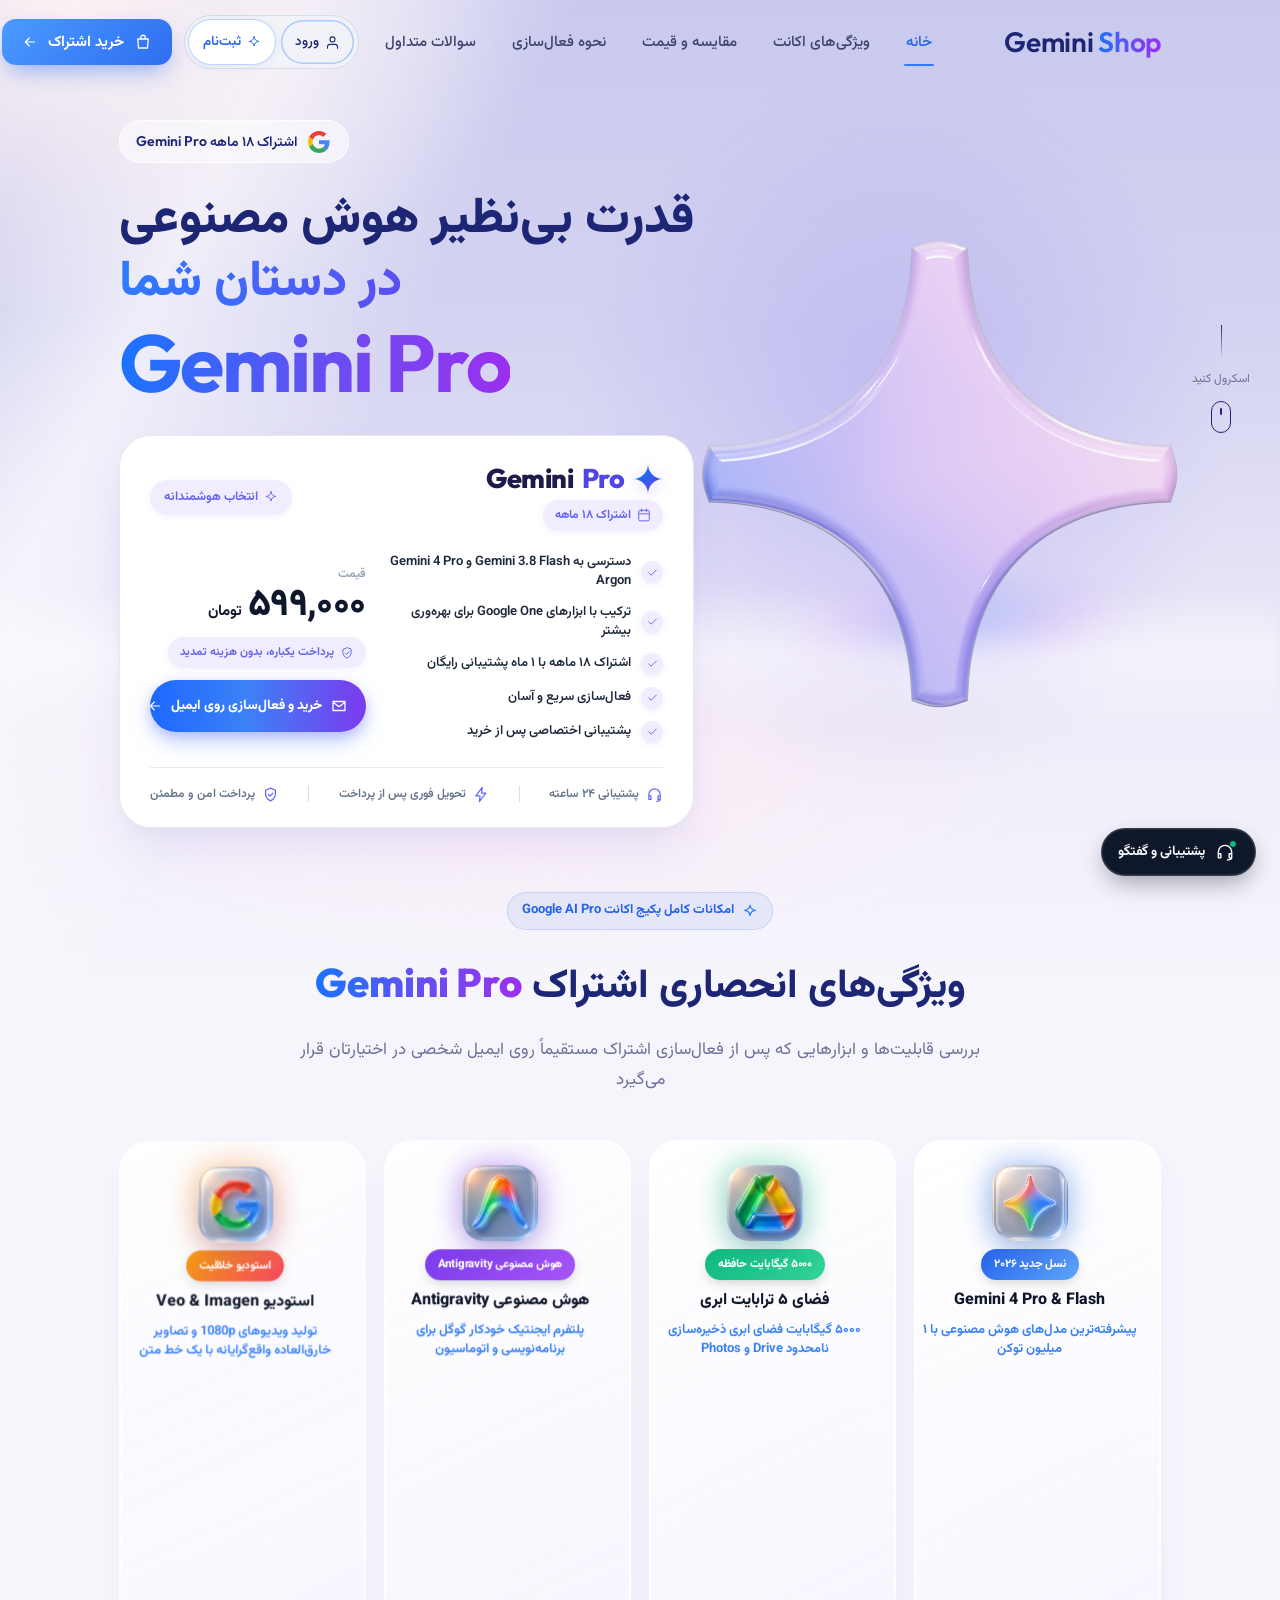
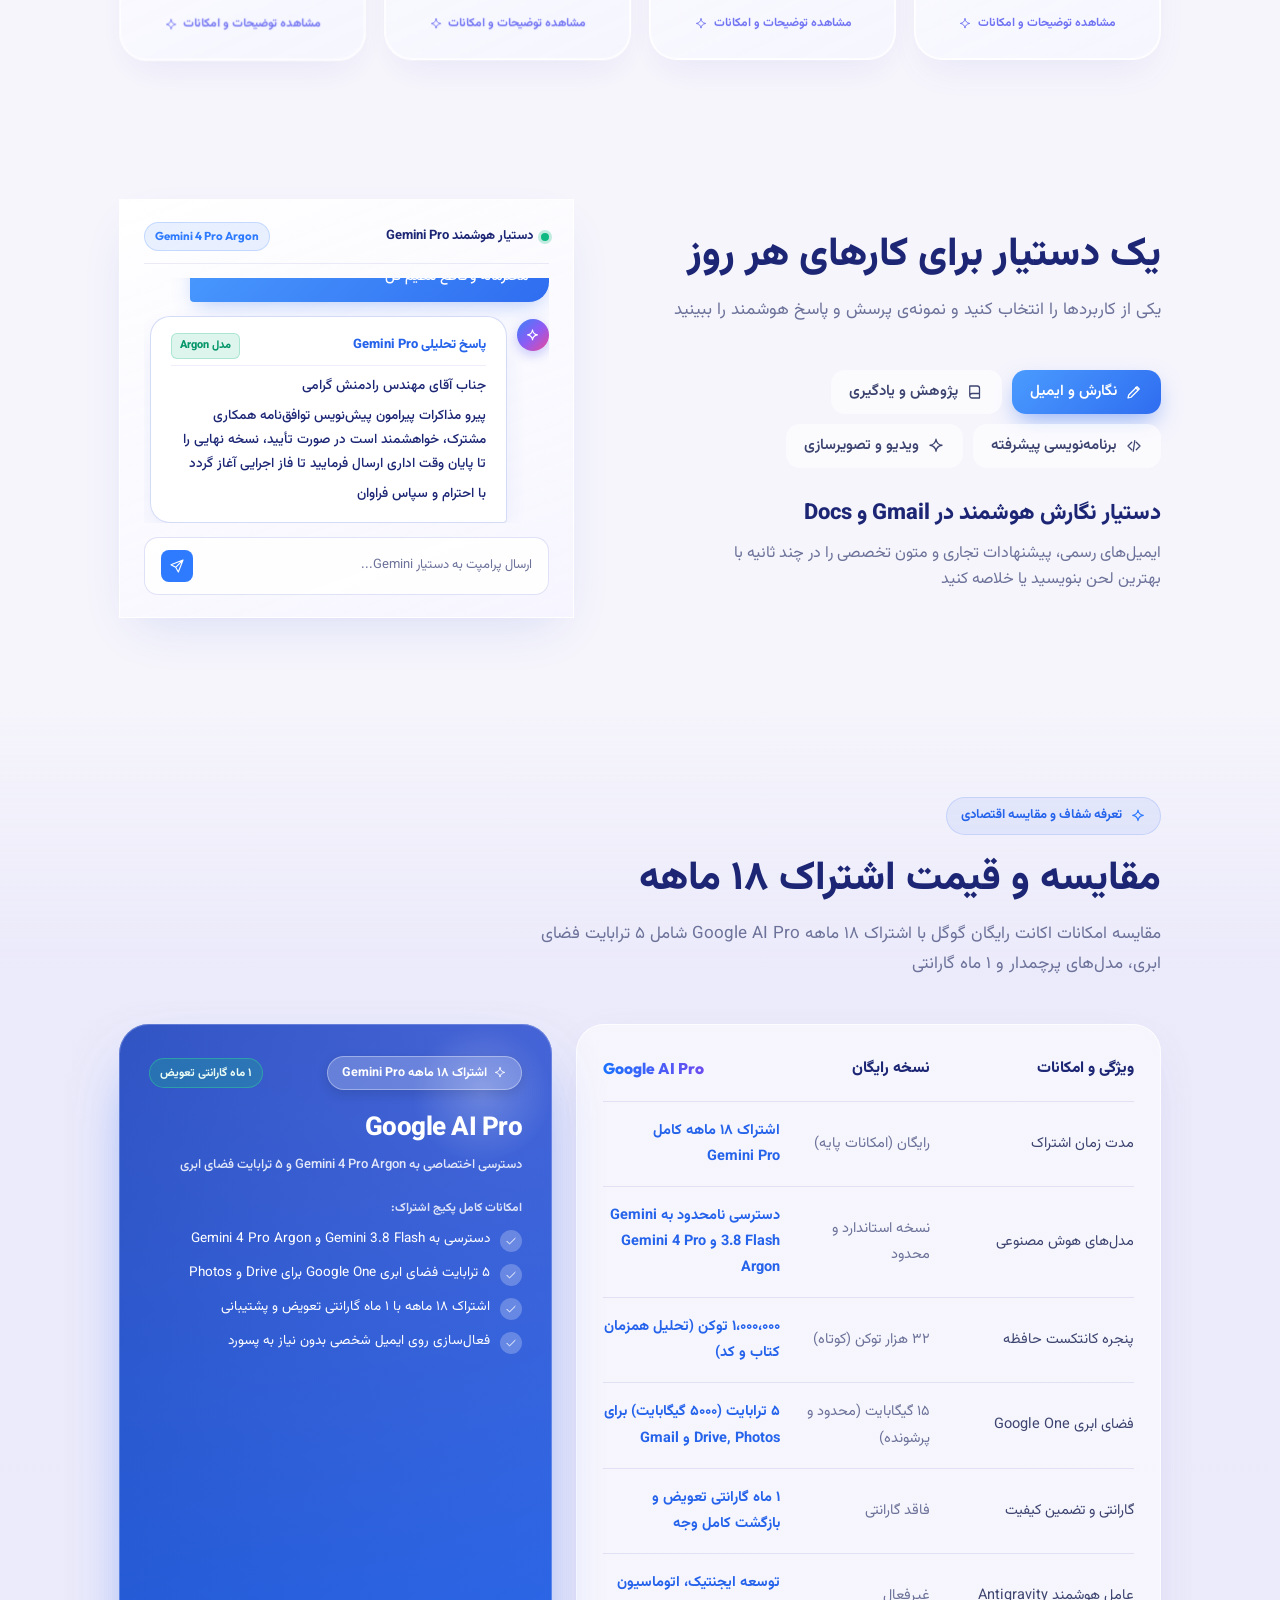
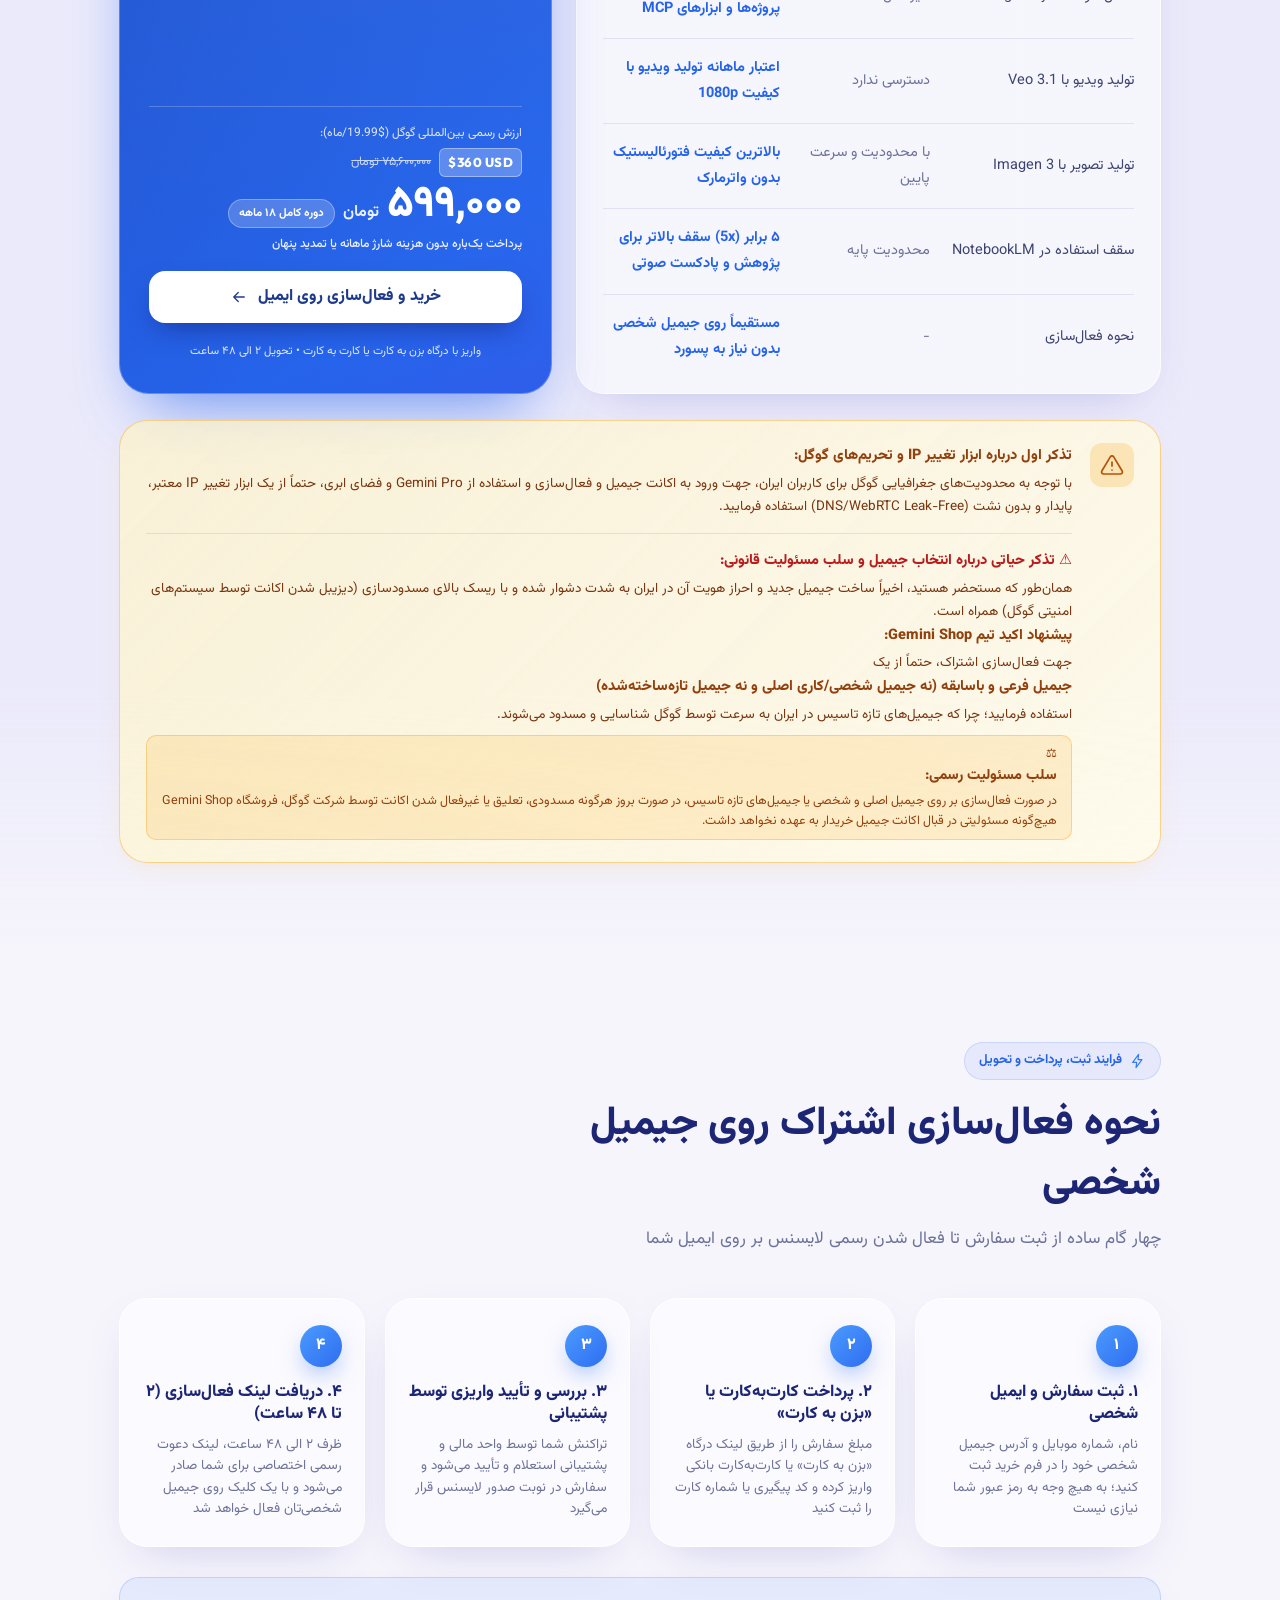
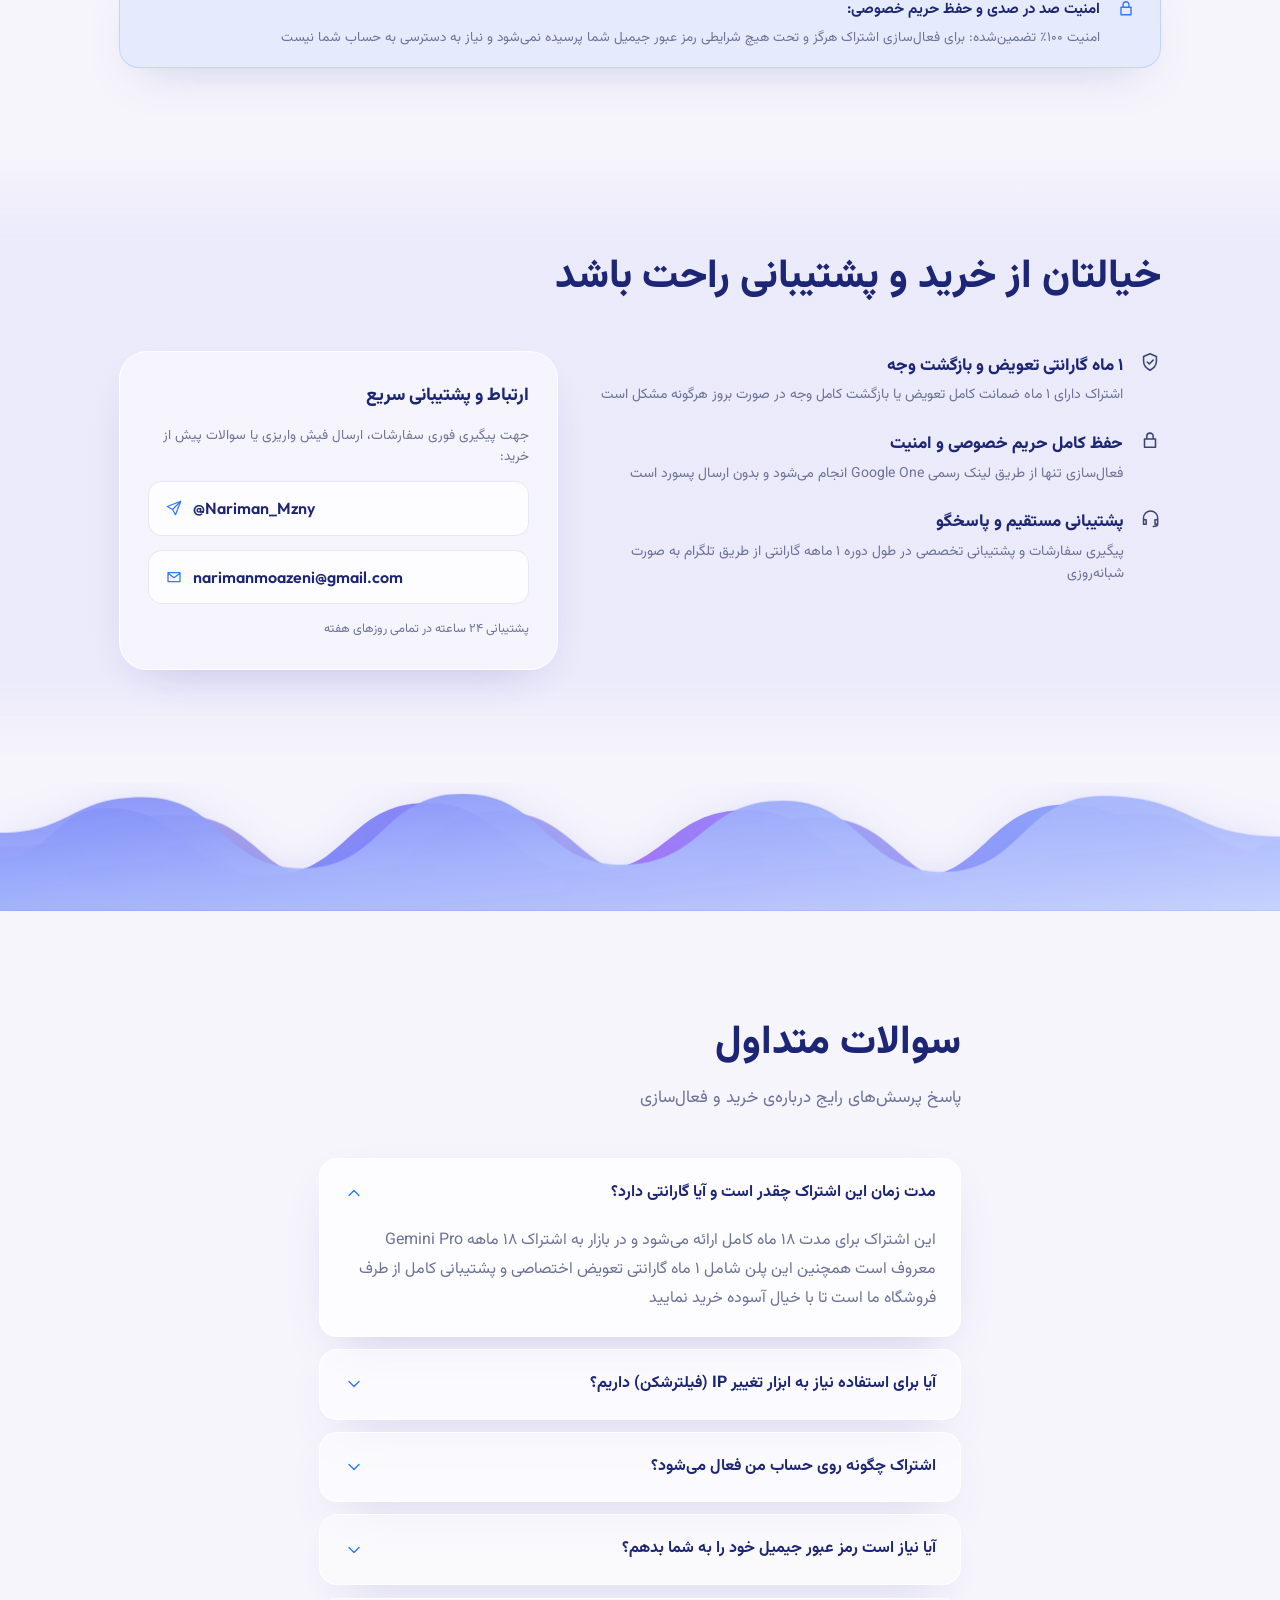
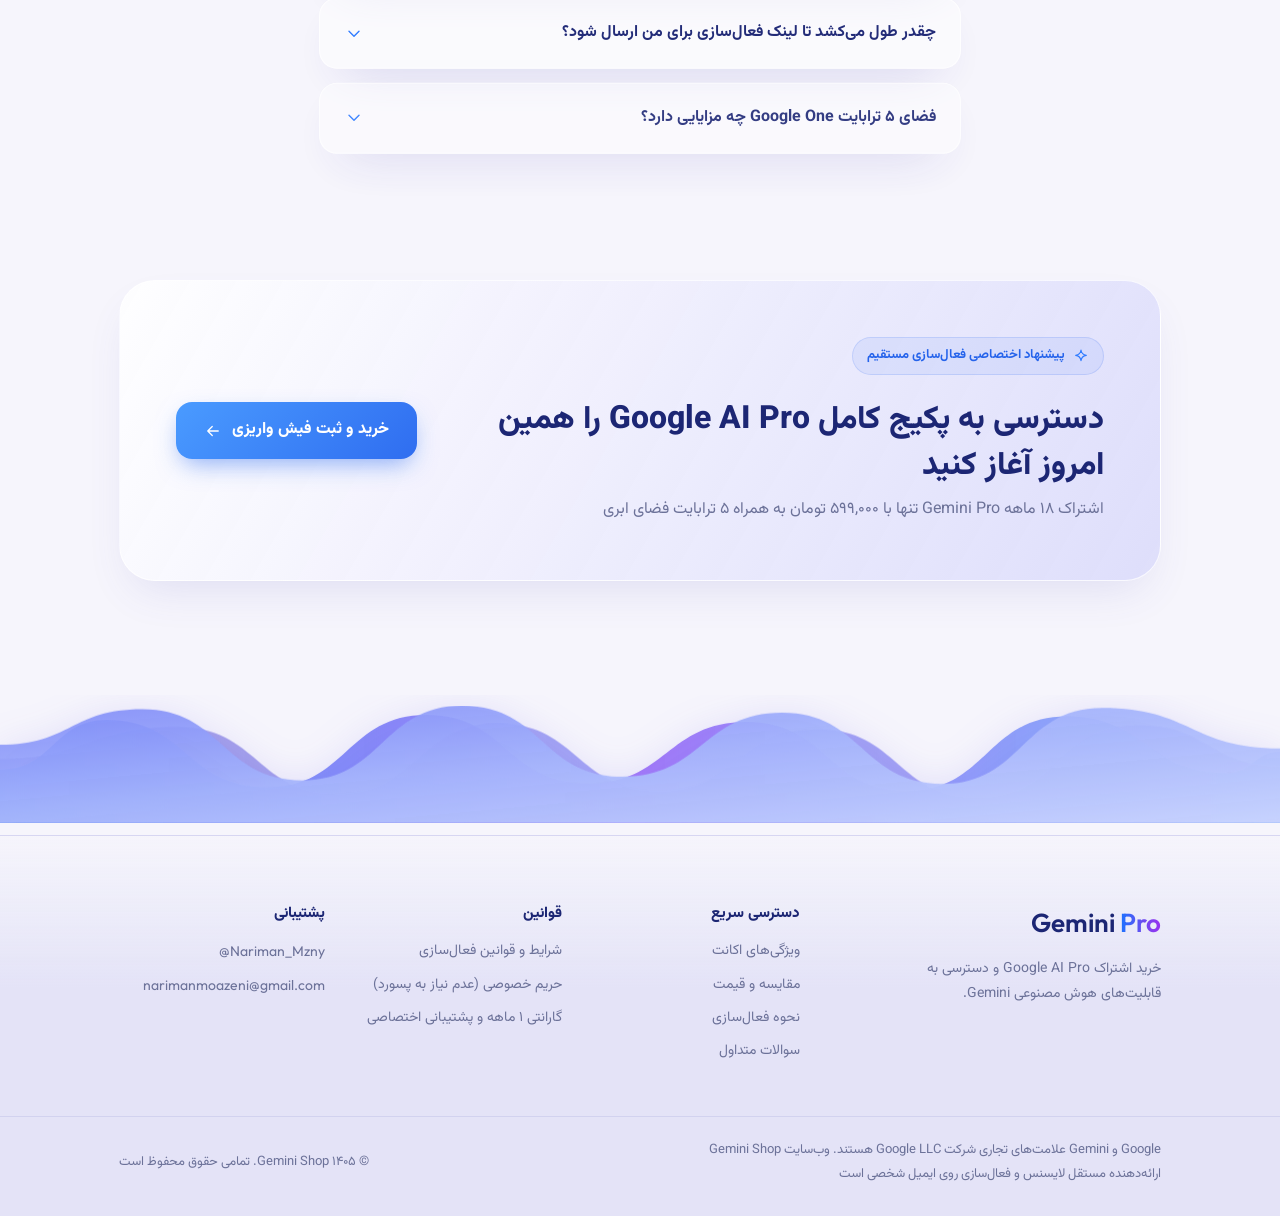
==== commit dd7b5506: "feat: zero-state database wipe and clean production launch readiness - Neon Postgres: verified 0 row" ====
--- a/docs/index.html
+++ b/docs/index.html
@@ -9,7 +9,7 @@
     <meta name="description" content="Gemini Shop | خرید اشتراک ۱۸ ماهه Google AI Pro و فضای ۵ ترابایت ابری گوگل" />
     <link rel="icon" href="data:image/svg+xml,%3Csvg xmlns='http://www.w3.org/2000/svg' viewBox='0 0 32 32'%3E%3Cpath d='M16 2c1 8 6 13 14 14-8 1-13 6-14 14-1-8-6-13-14-14 8-1 13-6 14-14z' fill='%234a7bff'/%3E%3C/svg%3E" />
     <title>Gemini Shop | خرید اشتراک Google AI Pro</title>
-    <script type="module" crossorigin src="./assets/index-D8qdu8Vc.js"></script>
+    <script type="module" crossorigin src="./assets/index-YfoGV-34.js"></script>
     <link rel="stylesheet" crossorigin href="./assets/index-BIUdCIFO.css">
   </head>
   <body>
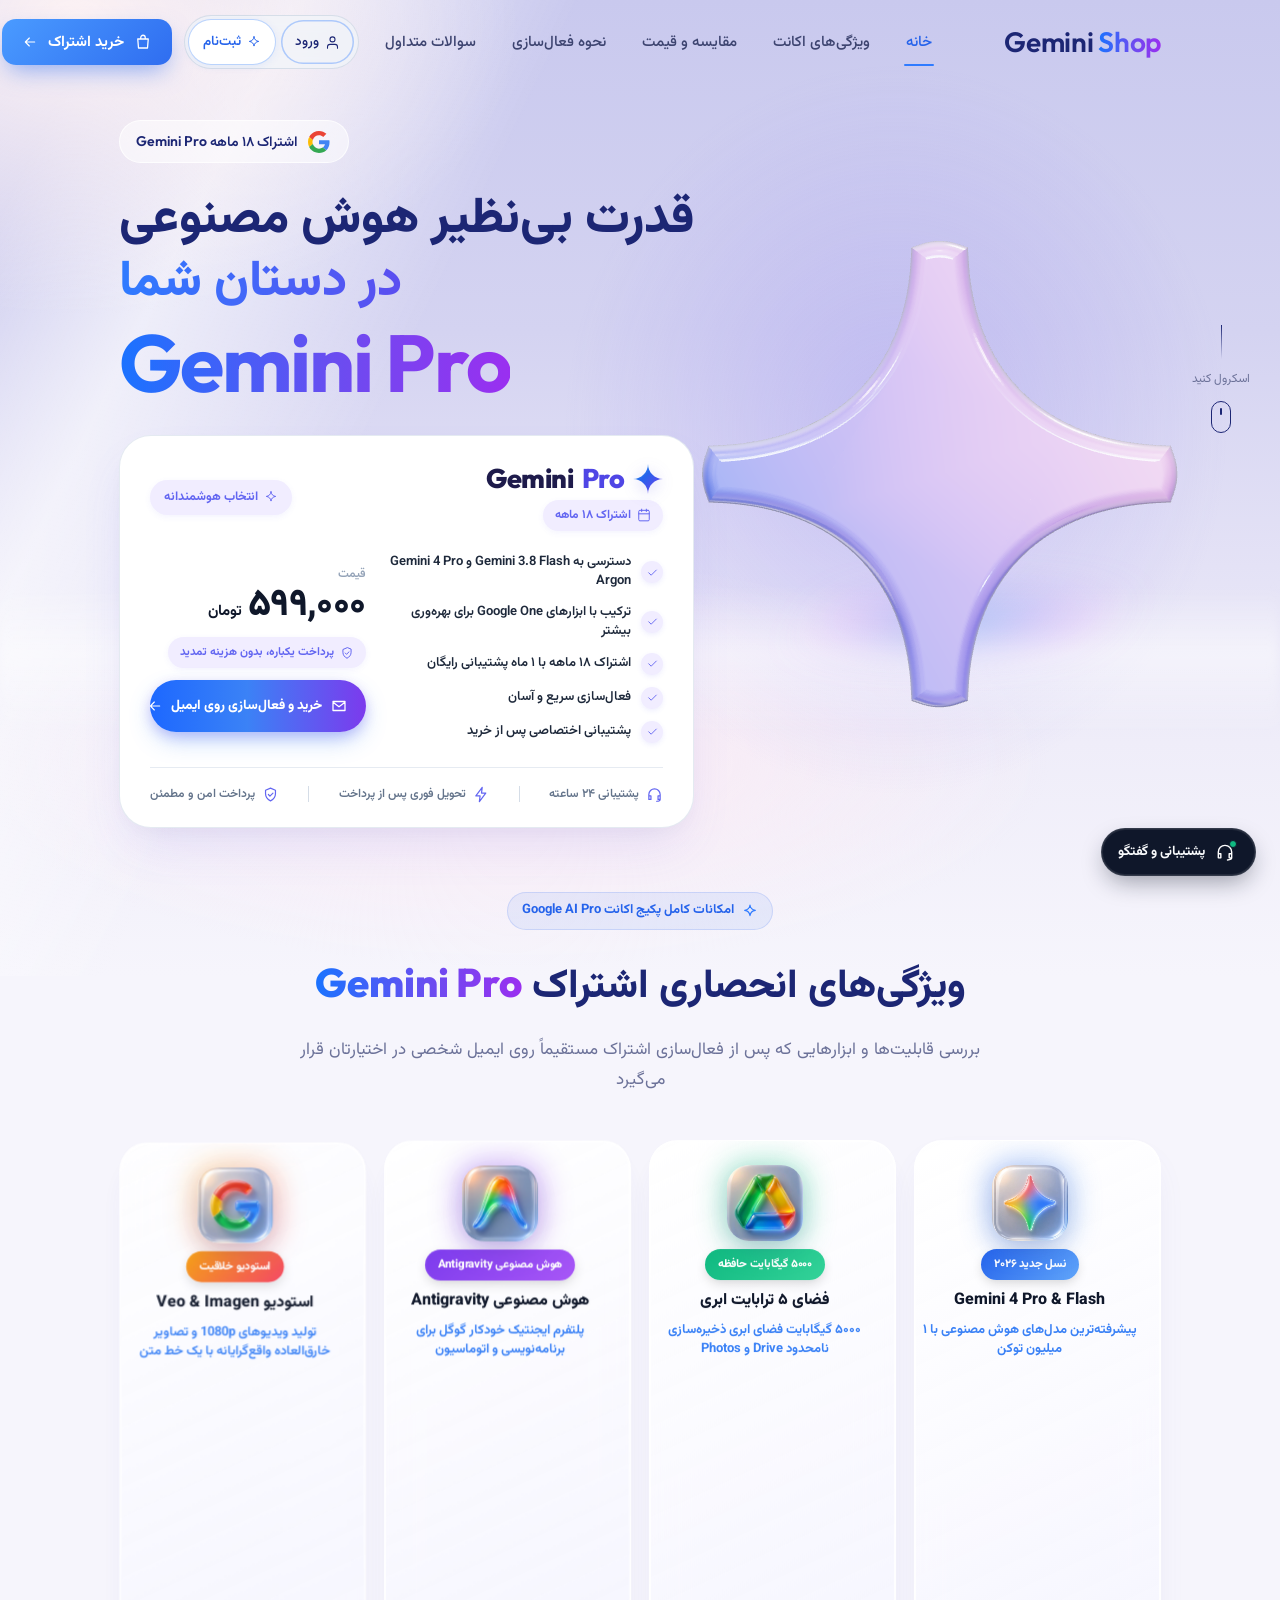
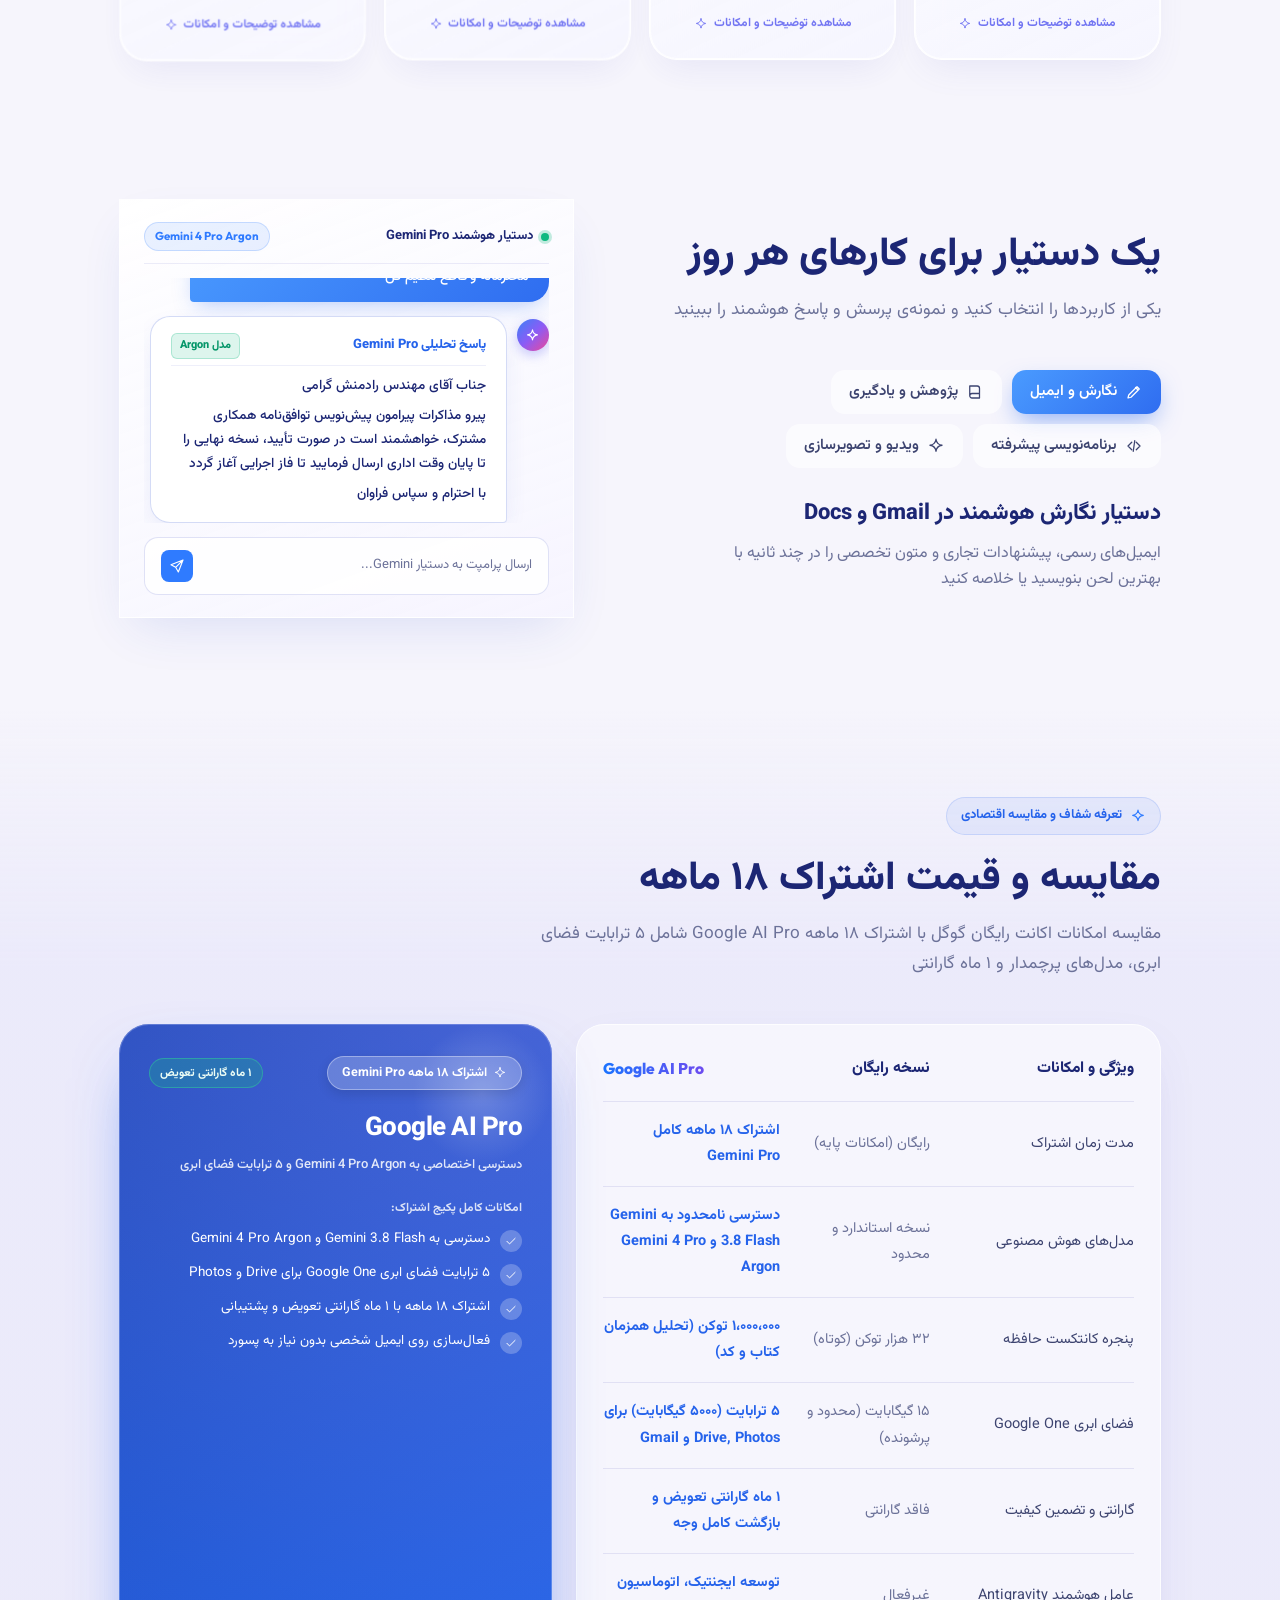
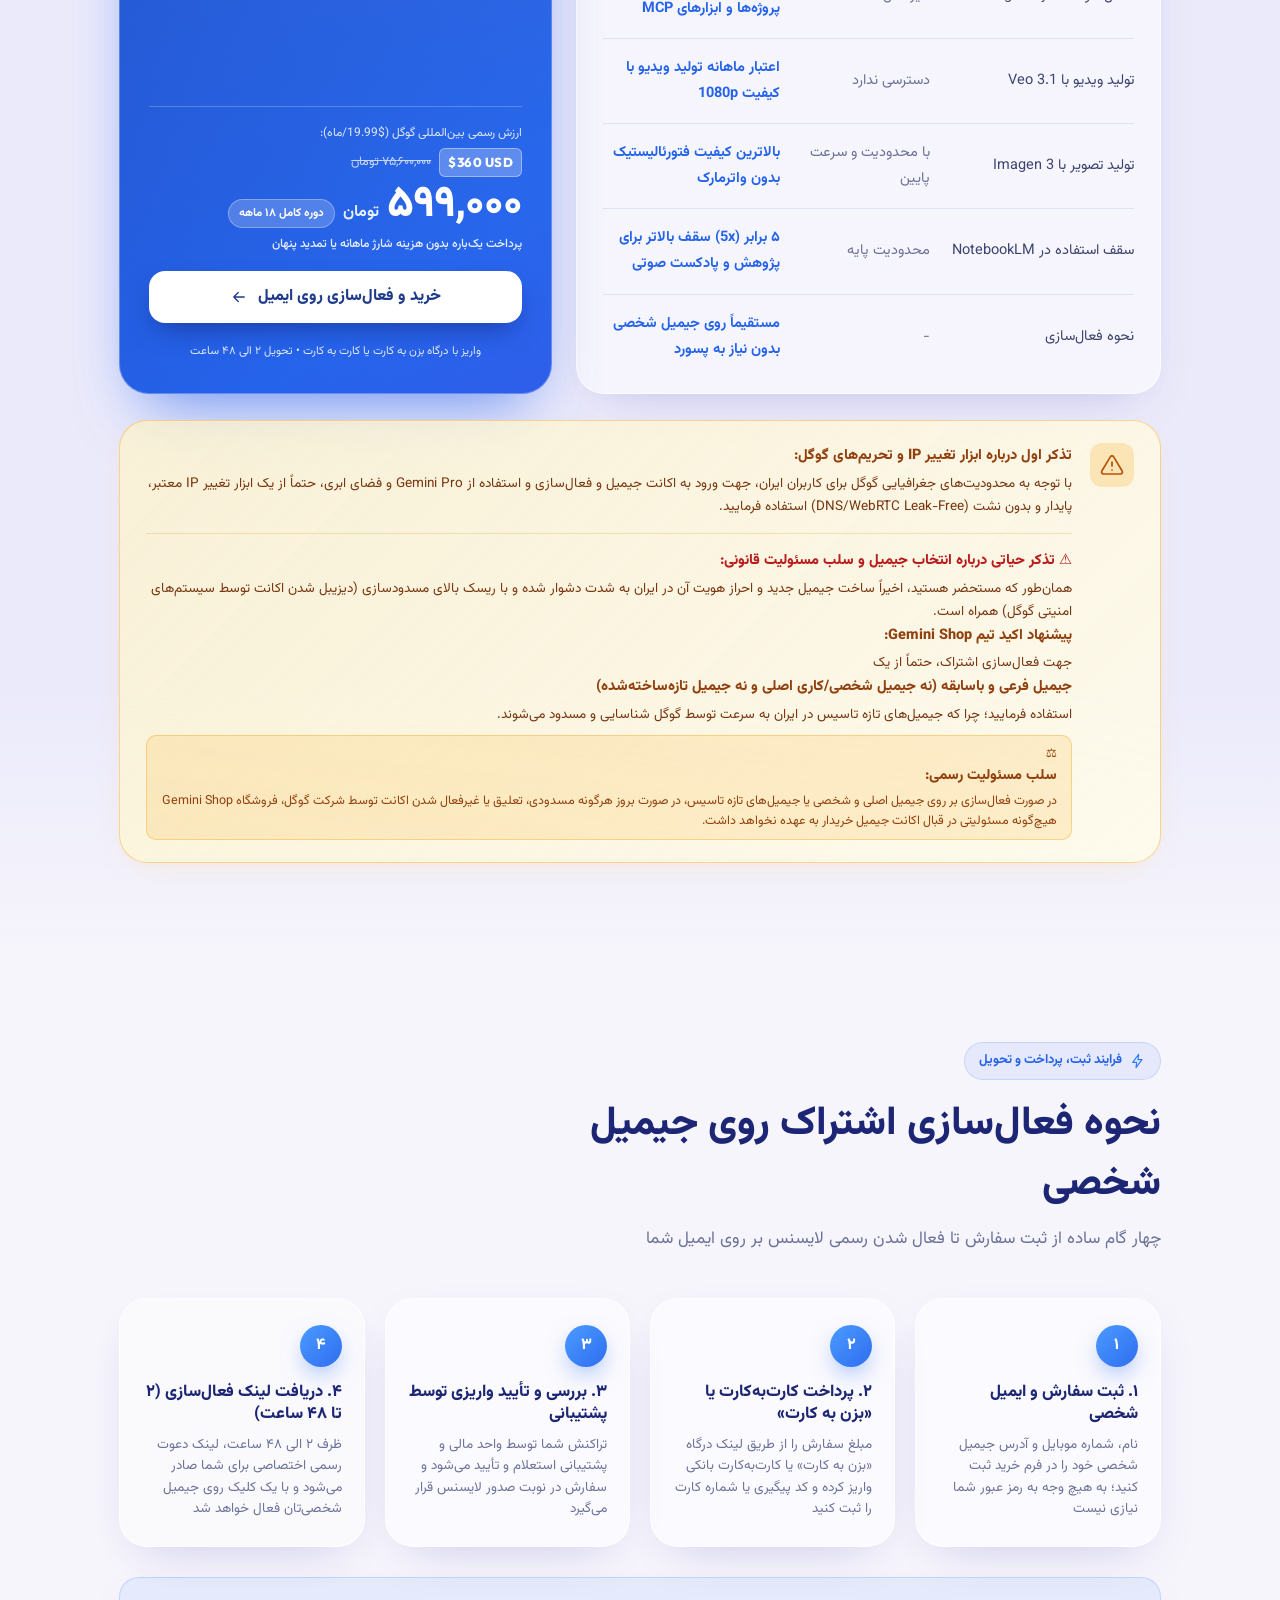
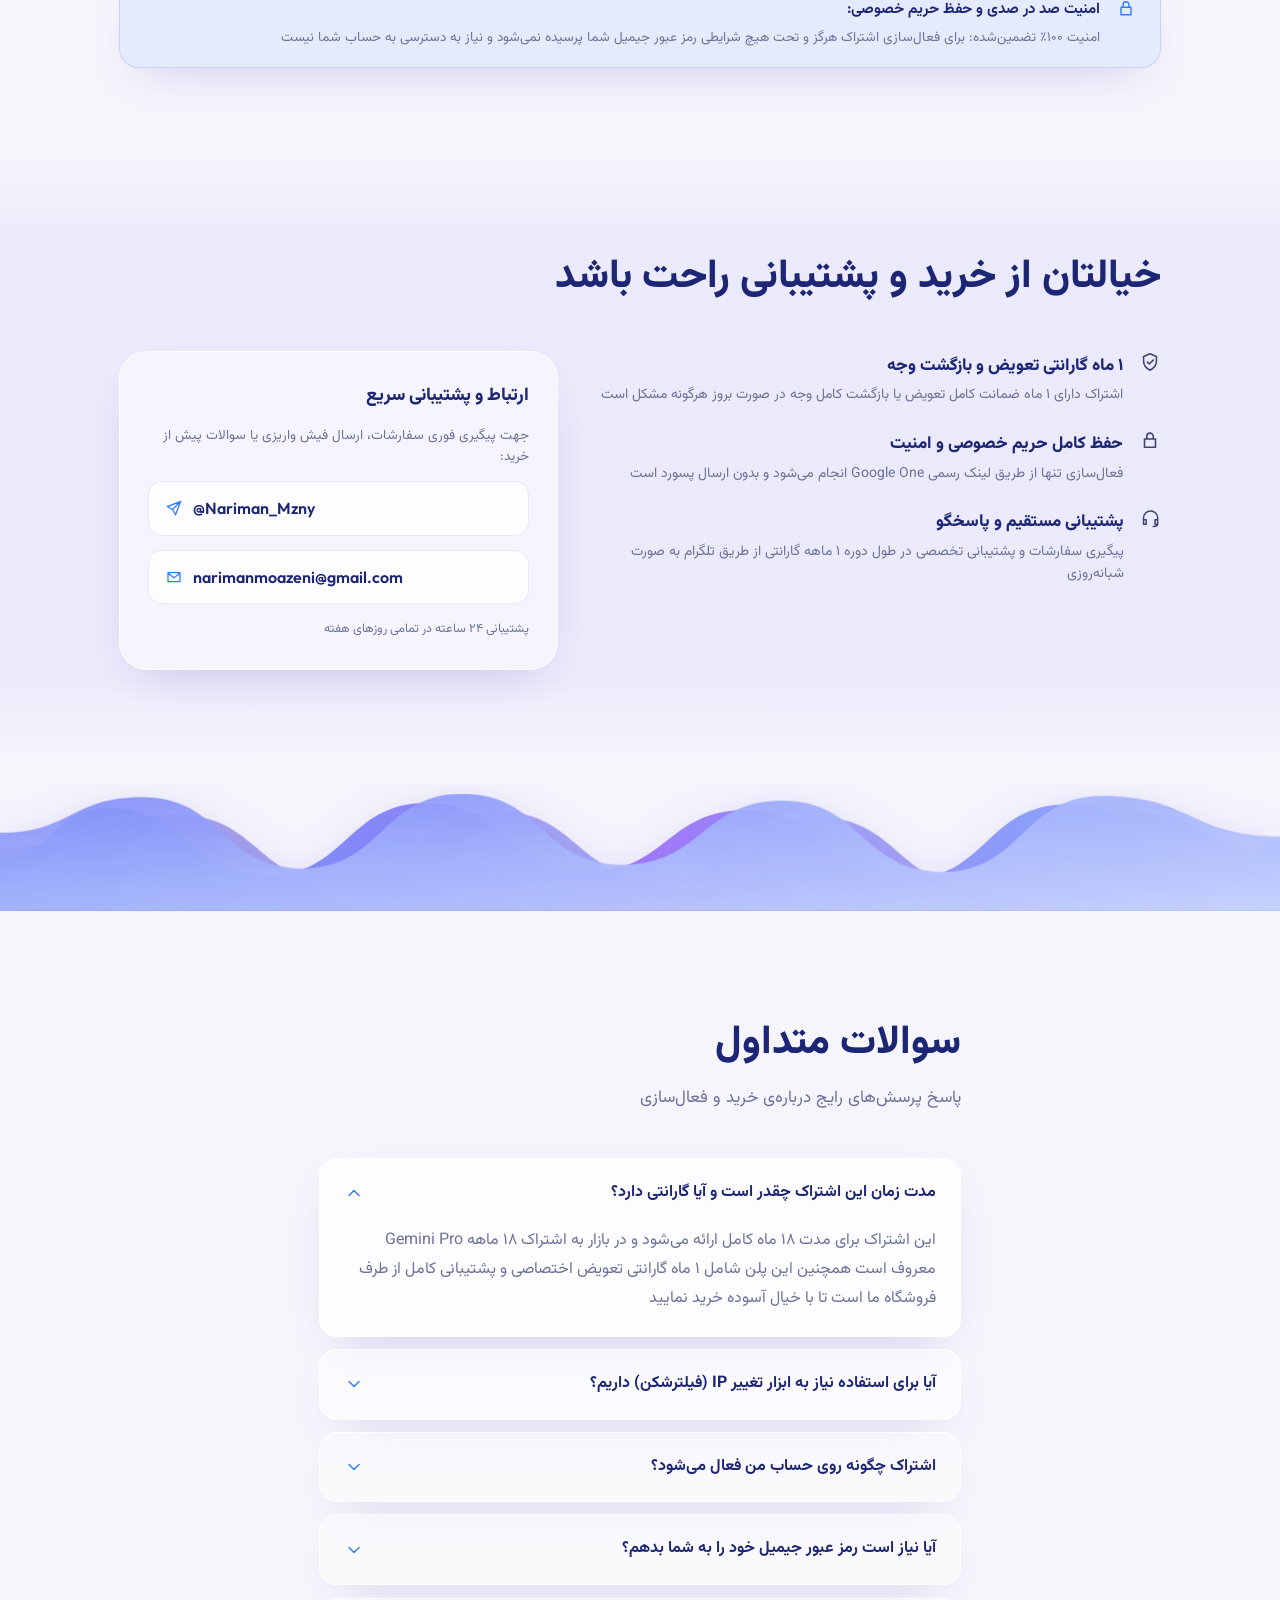
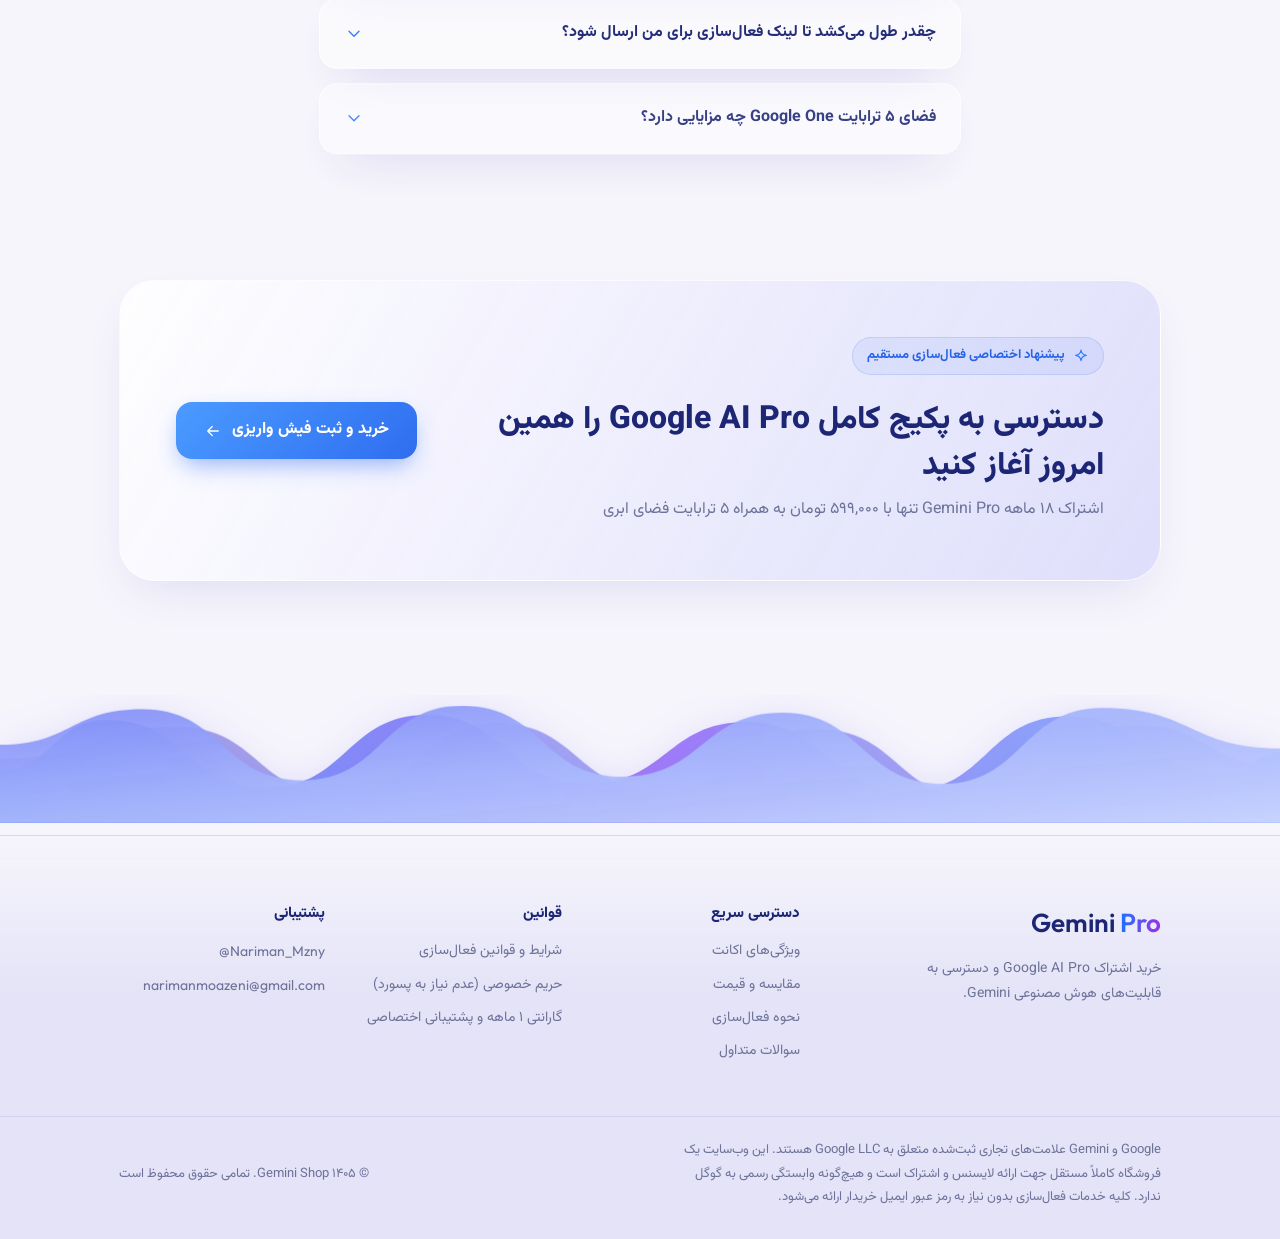
==== commit f82d2052: "feat: zero-state database wipe and clean production launch readiness - Neon Postgres: verified 0 row" ====
--- a/docs/index.html
+++ b/docs/index.html
@@ -6,11 +6,17 @@
     <meta name="theme-color" content="#d9d8f3" />
     <meta name="color-scheme" content="light" />
     <meta name="supported-color-schemes" content="light" />
-    <meta name="description" content="Gemini Shop | خرید اشتراک ۱۸ ماهه Google AI Pro و فضای ۵ ترابایت ابری گوگل" />
+    <meta name="description" content="Gemini Shop | فروشگاه مستقل ارائه لایسنس و اشتراک هوش مصنوعی و فضای ابری، فعال‌سازی روی ایمیل شخصی بدون نیاز به پسورد" />
+    <meta name="author" content="Gemini Shop Independent Store" />
+    <meta name="publisher" content="Gemini Shop" />
+    <meta name="robots" content="index, follow" />
+    <meta property="og:type" content="website" />
+    <meta property="og:title" content="Gemini Shop | فروشگاه مستقل لایسنس هوش مصنوعی" />
+    <meta property="og:description" content="خرید اشتراک ۱۸ ماهه ابزارهای هوش مصنوعی و فضای ۵ ترابایت ابری؛ فعال‌سازی کاملاً مستقل بدون نیاز به پسورد ایمیل." />
     <link rel="icon" href="data:image/svg+xml,%3Csvg xmlns='http://www.w3.org/2000/svg' viewBox='0 0 32 32'%3E%3Cpath d='M16 2c1 8 6 13 14 14-8 1-13 6-14 14-1-8-6-13-14-14 8-1 13-6 14-14z' fill='%234a7bff'/%3E%3C/svg%3E" />
-    <title>Gemini Shop | خرید اشتراک Google AI Pro</title>
-    <script type="module" crossorigin src="./assets/index-YfoGV-34.js"></script>
-    <link rel="stylesheet" crossorigin href="./assets/index-BIUdCIFO.css">
+    <title>Gemini Shop | فروشگاه اشتراک و لایسنس هوش مصنوعی</title>
+    <script type="module" crossorigin src="./assets/index-xHibF46M.js"></script>
+    <link rel="stylesheet" crossorigin href="./assets/index-CJr8TXPm.css">
   </head>
   <body>
     <div id="root"></div>
--- a/docs/assets/index-CJr8TXPm.css
+++ b/docs/assets/index-CJr8TXPm.css
@@ -0,0 +1 @@
+@font-face{font-family:Vazirmatn Variable;font-style:normal;font-display:swap;font-weight:100 900;src:url(./vazirmatn-arabic-wght-normal-Cafbb7Zc.woff2)format("woff2-variations");unicode-range:U+6??,U+750-77F,U+870-88E,U+890-891,U+897-8E1,U+8E3-8FF,U+200C-200E,U+2010-2011,U+204F,U+2E41,U+FB50-FDFF,U+FE70-FE74,U+FE76-FEFC,U+102E0-102FB,U+10E60-10E7E,U+10EC2-10EC4,U+10EFC-10EFF,U+1EE00-1EE03,U+1EE05-1EE1F,U+1EE21-1EE22,U+1EE24,U+1EE27,U+1EE29-1EE32,U+1EE34-1EE37,U+1EE39,U+1EE3B,U+1EE42,U+1EE47,U+1EE49,U+1EE4B,U+1EE4D-1EE4F,U+1EE51-1EE52,U+1EE54,U+1EE57,U+1EE59,U+1EE5B,U+1EE5D,U+1EE5F,U+1EE61-1EE62,U+1EE64,U+1EE67-1EE6A,U+1EE6C-1EE72,U+1EE74-1EE77,U+1EE79-1EE7C,U+1EE7E,U+1EE80-1EE89,U+1EE8B-1EE9B,U+1EEA1-1EEA3,U+1EEA5-1EEA9,U+1EEAB-1EEBB,U+1EEF0-1EEF1}@font-face{font-family:Vazirmatn Variable;font-style:normal;font-display:swap;font-weight:100 900;src:url(./vazirmatn-latin-ext-wght-normal-tDTa1Fj6.woff2)format("woff2-variations");unicode-range:U+100-2BA,U+2BD-2C5,U+2C7-2CC,U+2CE-2D7,U+2DD-2FF,U+304,U+308,U+329,U+1D00-1DBF,U+1E00-1E9F,U+1EF2-1EFF,U+2020,U+20A0-20AB,U+20AD-20C0,U+2113,U+2C60-2C7F,U+A720-A7FF}@font-face{font-family:Vazirmatn Variable;font-style:normal;font-display:swap;font-weight:100 900;src:url(./vazirmatn-latin-wght-normal-BFexNX-K.woff2)format("woff2-variations");unicode-range:U+??,U+131,U+152-153,U+2BB-2BC,U+2C6,U+2DA,U+2DC,U+304,U+308,U+329,U+2000-206F,U+20AC,U+2122,U+2191,U+2193,U+2212,U+2215,U+FEFF,U+FFFD}@font-face{font-family:Outfit Variable;font-style:normal;font-display:swap;font-weight:100 900;src:url(./outfit-latin-ext-wght-normal-DdQaqQDo.woff2)format("woff2-variations");unicode-range:U+100-2BA,U+2BD-2C5,U+2C7-2CC,U+2CE-2D7,U+2DD-2FF,U+304,U+308,U+329,U+1D00-1DBF,U+1E00-1E9F,U+1EF2-1EFF,U+2020,U+20A0-20AB,U+20AD-20C0,U+2113,U+2C60-2C7F,U+A720-A7FF}@font-face{font-family:Outfit Variable;font-style:normal;font-display:swap;font-weight:100 900;src:url(./outfit-latin-wght-normal-Bc-8i84L.woff2)format("woff2-variations");unicode-range:U+??,U+131,U+152-153,U+2BB-2BC,U+2C6,U+2DA,U+2DC,U+304,U+308,U+329,U+2000-206F,U+20AC,U+2122,U+2191,U+2193,U+2212,U+2215,U+FEFF,U+FFFD}:root{--pearl:#f6f5fc;--mist:#e9e8fa;--lilac:#d0cfeb;--periwinkle:#a7abda;--ice:#b5c0eb;--ink:#1c2674;--text:#3d4470;--muted:#6c7299;--blue:#2f7bff;--blue-deep:#2563eb;--violet:#8b2fe8;--grad-brand:linear-gradient(90deg, #1a73ff 0%, #6a4df0 55%, #9a2ff0 100%);--grad-btn:linear-gradient(135deg, #4a9bff 0%, #2f6df0 100%);--glass-bg:#ffffff80;--glass-border:#ffffffbf;--shadow-btn:0 10px 24px -6px #2f6df08c;--shadow-glass:0 18px 50px -24px #5854b459;--font-fa:"Vazirmatn Variable", Tahoma, system-ui, sans-serif;--font-en:"Outfit Variable", "Vazirmatn Variable", system-ui, sans-serif;--r-sm:12px;--r-md:18px;--r-lg:28px;--gutter:clamp(20px, 9.3vw, 143px);--header-h:84px;--z-header:50;--z-star:60;--z-modal:80;--lightningcss-light:initial!important;--lightningcss-dark: !important;color-scheme:light!important;forced-color-adjust:none!important}*,:before,:after{box-sizing:border-box}html{scroll-behavior:smooth;-webkit-text-size-adjust:100%;width:100%;max-width:100vw;overflow-x:hidden;--lightningcss-light:initial!important;--lightningcss-dark: !important;color-scheme:light!important;forced-color-adjust:none!important}body{font-family:var(--font-fa);color:var(--text);background:var(--pearl);-webkit-font-smoothing:antialiased;-webkit-user-select:none;user-select:none;width:100%;max-width:100vw;margin:0;line-height:1.8;overflow-x:hidden;--lightningcss-light:initial!important;--lightningcss-dark: !important;color-scheme:light!important;forced-color-adjust:none!important}img,a{-webkit-user-drag:none;user-drag:none}input,textarea,[contenteditable=true],.selectable,.user-select-text,.card-info__number,.modal__ref-banner,.order-id,.receipt-id,.tracking-id,.auth-card__otp-input,.chat-thread,.support-widget__messages,code,pre{-webkit-user-select:text!important;user-select:text!important}h1,h2,h3,h4,p,ul,ol{margin:0;padding:0}ul,ol{list-style:none}a{color:inherit;text-decoration:none}button{font:inherit;color:inherit;cursor:pointer;background:0 0;border:0}img,svg{max-width:100%;display:block}:focus-visible{outline-offset:3px;border-radius:8px;outline:3px solid #2f7bff8c}.sr-only{clip:rect(0 0 0 0);white-space:nowrap;width:1px;height:1px;position:absolute;overflow:hidden}.en{font-family:var(--font-en);direction:ltr;unicode-bidi:isolate}.container{width:100%;max-width:1536px;padding-inline:var(--gutter);margin-inline:auto}.section{scroll-margin-top:calc(var(--header-h) - 10px);padding-block:clamp(48px,7vw,96px);position:relative}.section__head{max-width:640px;margin-bottom:44px}.section__title{color:var(--ink);font-size:clamp(26px,3.2vw,40px);font-weight:800;line-height:1.5}.section__lead{color:var(--muted);margin-top:10px;font-size:17px}.glass{background:var(--glass-bg);border:1px solid var(--glass-border);box-shadow:var(--shadow-glass);-webkit-backdrop-filter:blur(18px)saturate(1.2)}.btn{color:#fff;word-break:keep-all;background:var(--grad-btn);min-height:52px;box-shadow:var(--shadow-btn);border-radius:16px;flex-shrink:0;justify-content:center;align-items:center;gap:10px;padding:0 26px;font-size:16px;font-weight:700;transition:transform .2s,box-shadow .2s,filter .2s;display:inline-flex;white-space:nowrap!important}.btn:hover{filter:brightness(1.05);transform:translateY(-2px)}.btn:active{transform:translateY(0)}.btn[disabled]{opacity:.6;cursor:not-allowed;transform:none}.btn--sm{border-radius:14px;min-height:46px;padding:0 20px;font-size:15px}.btn--ghost{color:var(--blue-deep);background:#ffffffb3;box-shadow:inset 0 0 0 1.5px #2f7bff59}.btn svg{flex:none}.brand-text{background:var(--grad-brand);color:#0000;-webkit-background-clip:text;background-clip:text}@media (prefers-reduced-motion:reduce){html{scroll-behavior:auto}*,:before,:after{transition-duration:.01ms!important;animation-duration:.01ms!important}}.admin-login-box{background:#fff;border:1px solid #e2e8f0e6;border-radius:24px;width:100%;max-width:440px;padding:36px 32px;animation:.22s cubic-bezier(.16,1,.3,1) both portalScaleIn;box-shadow:0 24px 60px -12px #0f172a26}.admin-login-brand{text-align:center;margin-bottom:24px}.admin-login-brand .portal-sidebar__logo-wrap{width:44px;height:44px;margin:0 auto 12px}.admin-login-brand h2{color:#0f172a;margin:0 0 6px;font-size:18px;font-weight:800}.admin-login-brand p{color:#64748b;margin:0;font-size:12.5px;line-height:1.5}.admin-login-form{flex-direction:column;gap:16px;display:flex}.admin-login-error-toast{color:#dc2626;text-align:center;background:#fef2f2;border:1px solid #fecaca;border-radius:10px;padding:10px 14px;font-size:12px;font-weight:700}.admin-login-btn-row{gap:10px;margin-top:10px;display:flex}.btn-admin-login-submit{color:#fff;height:44px;font:inherit;cursor:pointer;background:linear-gradient(135deg,#2563eb 0%,#4f46e5 100%);border:none;border-radius:10px;flex:1;font-size:13.5px;font-weight:800;transition:all .15s;box-shadow:0 4px 14px #2563eb40}.btn-admin-login-submit:hover{background:linear-gradient(135deg,#1d4ed8 0%,#4338ca 100%);transform:translateY(-1px)}.btn-admin-login-cancel{color:#475569;height:44px;font:inherit;cursor:pointer;background:#f8fafc;border:1px solid #cbd5e1;border-radius:10px;padding:0 18px;font-size:13px;font-weight:700}.btn-admin-login-cancel:hover{color:#0f172a;background:#f1f5f9}.portal-window--admin{background:#f8fafc!important;border:1px solid #cbd5e1e6!important;box-shadow:0 30px 80px -15px #0f172a38!important}.portal-window--admin .portal-sidebar{background:#fff!important;border-inline-end:1px solid #e2e8f0d9!important}.portal-window--admin .portal-main-area{background:#f8fafc!important}.portal-window--admin .portal-topbar{background:#fff!important;border-bottom:1px solid #e2e8f0d9!important}.portal-window--admin .portal-sidebar__brand{border-bottom:1px solid #e2e8f0d9!important}.portal-window--admin .portal-sidebar__footer{border-top:1px solid #e2e8f0d9!important}.topbar-active-pill{color:#4f46e5;background:#eef2ff;border:1px solid #c7d2fe;border-radius:999px;align-items:center;gap:6px;padding:6px 14px;font-size:12.5px;font-weight:800;display:inline-flex}.admin-dark-stats-grid{box-sizing:border-box;grid-template-columns:repeat(4,minmax(0,1fr));gap:12px;width:100%;margin-bottom:24px;display:grid}.admin-dark-stat-card{color:#fff;box-sizing:border-box;background:linear-gradient(135deg,#131728 0%,#1c223a 100%);border:1px solid #ffffff14;border-radius:18px;justify-content:space-between;align-items:center;gap:10px;min-width:0;min-height:98px;padding:14px;transition:all .2s cubic-bezier(.16,1,.3,1);display:flex;overflow:hidden;box-shadow:0 8px 24px -6px #0f172a40}.admin-dark-stat-card:hover{border-color:#ffffff2e;transform:translateY(-2px);box-shadow:0 12px 28px -6px #0f172a59}.admin-dark-stat__icon{border-radius:11px;flex-shrink:0;place-items:center;width:40px;height:40px;display:grid}.admin-dark-stat__icon--teal{color:#2dd4bf;background:#0f766e;border:1px solid #2dd4bf4d}.admin-dark-stat__icon--amber{color:#fbbf24;background:#b45309;border:1px solid #fbbf244d}.admin-dark-stat__icon--emerald{color:#34d399;background:#047857;border:1px solid #34d3994d}.admin-dark-stat__icon--purple{color:#c084fc;background:#6d28d9;border:1px solid #c084fc4d}.admin-dark-stat__info{text-align:right;flex-direction:column;flex:1;justify-content:center;gap:3px;min-width:0;display:flex;overflow:hidden}.dark-stat-label{color:#94a3b8;white-space:nowrap;text-overflow:ellipsis;font-size:11.5px;font-weight:700;line-height:1.3;overflow:hidden}.dark-stat-value{color:#fff;font-variant-numeric:tabular-nums;white-space:nowrap;text-overflow:ellipsis;align-items:baseline;gap:4px;font-size:20px;font-weight:800;line-height:1.15;display:flex;overflow:hidden}.dark-stat-value small{color:#cbd5e1;font-size:11px;font-weight:600}.dark-stat-sub{color:#94a3b8;white-space:nowrap;text-overflow:ellipsis;font-size:10.5px;line-height:1.3;overflow:hidden}@media (width<=1240px){.admin-dark-stats-grid{grid-template-columns:repeat(2,minmax(0,1fr));gap:12px}}@media (width<=640px){.admin-dark-stats-grid{grid-template-columns:repeat(2,minmax(0,1fr));gap:10px}.admin-dark-stat-card{gap:8px;min-height:84px;padding:12px 10px}.dark-stat-label{white-space:normal;-webkit-line-clamp:2;-webkit-box-orient:vertical;font-size:11px;line-height:1.3;display:-webkit-box;overflow:hidden}.dark-stat-value{font-size:16px}.dark-stat-sub{white-space:nowrap;text-overflow:ellipsis;font-size:9.5px;overflow:hidden}}.admin-pending-section{flex-direction:column;gap:14px;display:flex}.pending-section-head{justify-content:space-between;align-items:center;display:flex}.pending-section-title{align-items:center;gap:8px;display:flex}.amber-dot-indicator{color:#f59e0b;font-size:12px}.pending-section-title h3{color:#0f172a;margin:0;font-size:15.5px;font-weight:800}.btn-view-all-orders-pill{color:#4f46e5;font:inherit;cursor:pointer;background:#eef2ff;border:1px solid #c7d2fe;border-radius:999px;align-items:center;gap:6px;padding:6px 16px;font-size:12.5px;font-weight:700;transition:all .15s;display:inline-flex}.btn-view-all-orders-pill:hover{background:#e0e7ff}.arrow-left{font-size:14px}.admin-notice-card-indigo,.admin-notice-card-pink{background:linear-gradient(135deg,#f8faff 0%,#eef2ff 100%);border:1px solid #c7d2fe;border-radius:18px;justify-content:space-between;align-items:center;gap:18px;padding:20px 24px;display:flex;box-shadow:0 4px 14px -4px #4f46e514}.notice-icon-doc{background:#fff;border:1px solid #c7d2fe;border-radius:14px;flex-shrink:0;place-items:center;width:48px;height:48px;display:grid;box-shadow:0 2px 6px #4f46e514}.notice-text-content{flex:1}.notice-text-content p{color:#334155;margin:0;font-size:13.5px;font-weight:700}.notice-badge-check{color:#fff;background:linear-gradient(135deg,#2563eb 0%,#4f46e5 100%);border-radius:50%;flex-shrink:0;place-items:center;width:32px;height:32px;display:grid;box-shadow:0 2px 8px #4f46e559}.admin-quick-orders-stack{flex-direction:column;gap:10px;margin-top:6px;display:flex}.admin-quick-order-row{background:#fff;border:1px solid #e2e8f0e6;border-radius:14px;flex-wrap:wrap;justify-content:space-between;align-items:center;gap:16px;padding:14px 18px;display:flex;box-shadow:0 2px 8px -2px #0f172a0d}.quick-row-info{align-items:center;gap:12px;display:flex}.quick-row-info strong{color:#0f172a}.quick-row-amount{color:#475569;align-items:center;gap:12px;font-size:13px;display:flex}.quick-row-actions{align-items:center;gap:8px;display:flex}.btn-quick-approve{color:#fff;font:inherit;cursor:pointer;background:#10b981;border:none;border-radius:8px;padding:7px 16px;font-size:12px;font-weight:700}.btn-quick-approve:hover{background:#059669}.btn-quick-reject{color:#dc2626;font:inherit;cursor:pointer;background:#fef2f2;border:1px solid #fecaca;border-radius:8px;padding:7px 14px;font-size:12px;font-weight:700}.btn-quick-reject:hover{background:#fee2e2}.orders-toolbar-clean{flex-wrap:wrap;justify-content:space-between;align-items:center;gap:14px;margin-bottom:16px;display:flex}.orders-filter-chips{flex-wrap:wrap;align-items:center;gap:6px;display:flex}.chip-btn{color:#64748b;font:inherit;cursor:pointer;background:#fff;border:1px solid #e2e8f0e6;border-radius:8px;padding:6px 14px;font-size:12.5px;font-weight:700;transition:all .15s}.chip-btn:hover{color:#0f172a;background:#f8fafc}.chip-btn.is-active{color:#4f46e5;background:#eef2ff;border-color:#c7d2fe}.orders-search-row{align-items:center;gap:10px;display:flex}.orders-search-input{background:#fff;border:1px solid #cbd5e1;border-radius:8px;align-items:center;gap:8px;width:260px;height:38px;padding:0 12px;display:flex}.orders-search-input input{font:inherit;color:#0f172a;background:0 0;border:none;outline:none;width:100%;font-size:12.5px}.btn-export-csv{color:#475569;height:38px;font:inherit;cursor:pointer;background:#fff;border:1px solid #cbd5e1;border-radius:8px;align-items:center;gap:6px;padding:0 14px;font-size:12px;font-weight:700;display:inline-flex}.btn-export-csv:hover{color:#0f172a;background:#f8fafc}.admin-table-container{background:#fff;border:1px solid #e2e8f0e6;border-radius:16px;overflow-x:auto;box-shadow:0 4px 14px -4px #0f172a0d}.admin-clean-table{border-collapse:collapse;text-align:right;color:#334155;width:100%;font-size:13px}.admin-clean-table th{color:#64748b;white-space:nowrap;background:#f8fafc;border-bottom:1px solid #e2e8f0e6;padding:12px 16px;font-size:12px;font-weight:700}.admin-clean-table td{vertical-align:middle;border-bottom:1px solid #f1f5f9e6;padding:12px 16px}.admin-clean-table tbody tr:hover{background:#f8fafc}.table-order-id{color:#0f172a;font-weight:700}.table-time-text{color:#94a3b8;margin-top:2px;font-size:11px;display:block}.table-amount{color:#0f172a;font-size:14.5px;font-weight:800}.badge-tag-light{color:#475569;background:#f1f5f9;border-radius:6px;padding:2px 8px;font-size:11px;font-weight:700;display:inline-block}.payment-ref-sub{color:#94a3b8;margin-top:2px;font-size:11px}.table-link-wrap{align-items:center;gap:6px;display:flex}.table-link-preview{color:#2563eb;font-size:12px;text-decoration:none}.table-actions-cell{align-items:center;gap:6px;display:flex}.btn-action-approve{color:#fff;font:inherit;cursor:pointer;background:#10b981;border:none;border-radius:6px;padding:4px 10px;font-size:11.5px;font-weight:700}.btn-action-copy-msg{color:#1e293b;font:inherit;cursor:pointer;background:#f1f5f9;border:1px solid #cbd5e1;border-radius:6px;padding:4px 10px;font-size:11.5px;font-weight:700}.btn-action-reject{color:#dc2626;font:inherit;cursor:pointer;background:#fef2f2;border:1px solid #fecaca;border-radius:6px;padding:4px 8px;font-size:11.5px;font-weight:700}.btn-action-del{color:#94a3b8;font:inherit;cursor:pointer;background:0 0;border:1px solid #0000;border-radius:6px;padding:4px 8px;font-size:12px}.btn-action-del:hover:not(:disabled){color:#dc2626;background:#fee2e2}.empty-table-msg{text-align:center;color:#94a3b8;padding:36px!important}.admin-chat-layout{gap:16px;height:calc(88vh - 120px);display:flex}.chat-sessions-sidebar{background:#fff;border:1px solid #e2e8f0e6;border-radius:16px;flex-direction:column;flex-shrink:0;width:300px;display:flex;overflow:hidden}.chat-sessions-header{color:#0f172a;border-bottom:1px solid #e2e8f0d9;padding:14px 18px;font-size:13.5px;font-weight:800}.chat-sessions-list{flex-direction:column;flex:1;gap:4px;padding:8px;display:flex;overflow-y:auto}.session-card{cursor:pointer;border:1px solid #0000;border-radius:10px;padding:10px 12px;transition:all .15s}.session-card:hover{background:#f8fafc}.session-card.is-active{background:#eef2ff;border-color:#c7d2fe}.session-card-top{justify-content:space-between;align-items:center;margin-bottom:2px;display:flex}.session-id-text{color:#0f172a;font-size:11.5px;font-weight:700}.session-unread-tag{color:#fff;background:#4f46e5;border-radius:999px;padding:1px 6px;font-size:10px;font-weight:800}.session-preview-msg{color:#64748b;white-space:nowrap;text-overflow:ellipsis;margin:0 0 3px;font-size:12px;overflow:hidden}.session-time-text{color:#94a3b8;font-size:10.5px}.chat-active-conversation{background:#fff;border:1px solid #e2e8f0e6;border-radius:16px;flex-direction:column;flex:1;display:flex;overflow:hidden}.chat-conv-header{color:#0f172a;border-bottom:1px solid #e2e8f0d9;padding:14px 20px;font-size:13.5px}.chat-conv-history{flex-direction:column;flex:1;gap:10px;padding:18px 20px;display:flex;overflow-y:auto}.chat-bubble-clean{border-radius:14px;max-width:70%;padding:10px 14px;font-size:13px;line-height:1.5}.chat-bubble-clean--admin{color:#0f172a;background:#f1f5f9;border-bottom-right-radius:4px;align-self:flex-start}.chat-bubble-clean--user{color:#fff;background:linear-gradient(135deg,#2563eb 0%,#4f46e5 100%);border-bottom-left-radius:4px;align-self:flex-end;box-shadow:0 2px 8px #2563eb40}.chat-bubble-clean--bot{color:#64748b;background:#f8fafc;align-self:center;font-size:11.5px}.bubble-sender-title{opacity:.8;margin-bottom:2px;font-size:10.5px;font-weight:700}.bubble-time{opacity:.7;text-align:left;margin-top:3px;font-size:10px}.chat-reply-input-row{background:#f8fafc;border-top:1px solid #e2e8f0e6;gap:8px;padding:14px 18px;display:flex}.chat-reply-input-row input{background:#fff;border:1px solid #cbd5e1;border-radius:10px;outline:none;flex:1;height:42px;padding:0 14px;font-size:13px}.btn-chat-send-reply{color:#fff;font:inherit;cursor:pointer;background:linear-gradient(135deg,#2563eb 0%,#4f46e5 100%);border:none;border-radius:10px;align-items:center;gap:6px;padding:0 18px;font-size:12.5px;font-weight:800;transition:all .15s;display:inline-flex;box-shadow:0 2px 8px #2563eb40}.btn-chat-send-reply:hover{background:linear-gradient(135deg,#1d4ed8 0%,#4338ca 100%);transform:translateY(-1px)}.chat-none-selected-state{text-align:center;color:#94a3b8;place-content:center;gap:10px;height:100%;display:grid}.rbac-header-card,.settings-card-light{background:#fff;border:1px solid #e2e8f0e6;border-radius:18px;margin-bottom:18px;padding:22px 24px;box-shadow:0 4px 14px -4px #0f172a0d}.rbac-header-card{justify-content:space-between;align-items:center;gap:16px;display:flex}.rbac-header-card h3,.settings-card-light h3{color:#0f172a;margin:0 0 3px;font-size:16.5px;font-weight:800}.settings-desc{color:#64748b;margin:0;font-size:12.5px}.btn-add-admin-pill{color:#fff;font:inherit;cursor:pointer;background:linear-gradient(135deg,#2563eb 0%,#4f46e5 100%);border:none;border-radius:10px;align-items:center;gap:6px;padding:8px 18px;font-size:13px;font-weight:800;transition:all .15s;display:inline-flex;box-shadow:0 2px 8px #2563eb40}.btn-add-admin-pill:hover{background:linear-gradient(135deg,#1d4ed8 0%,#4338ca 100%);transform:translateY(-1px)}.settings-fields-grid{grid-template-columns:repeat(auto-fit,minmax(240px,1fr));gap:14px;margin-top:14px;display:grid}.clean-select{width:100%;height:44px;font:inherit;color:#0f172a;background:#fff;border:1px solid #cbd5e1;border-radius:10px;padding:0 12px;font-size:13px}.modal-inner-overlay-light{z-index:1050;-webkit-backdrop-filter:blur(6px);backdrop-filter:blur(6px);background:#0f172a73;justify-content:center;align-items:center;padding:20px;display:flex;position:fixed;inset:0}.approve-modal-light{background:#fff;border:1px solid #e2e8f0;border-radius:20px;width:100%;max-width:480px;padding:26px 28px;box-shadow:0 20px 50px #0f172a26}.approve-modal-light h3{color:#0f172a;margin:0 0 6px;font-size:17px;font-weight:800}.approve-modal-light p{color:#64748b;margin:0 0 10px;font-size:12.5px}.modal-inner-title-row{justify-content:space-between;align-items:center;display:flex}@media (width<=900px){.admin-dark-stats-grid{gap:12px;grid-template-columns:repeat(2,minmax(0,1fr))!important}.admin-chat-layout{flex-direction:column;height:auto}.portal-overlay{align-items:flex-end!important;width:100vw!important;max-width:100vw!important;padding:0!important;overflow-x:hidden!important}.admin-login-box{border-radius:20px;width:100%;max-width:380px;margin:auto 12px;padding:24px 18px}.admin-login-box input,.portal-window--admin input,.portal-window--admin textarea,.portal-window--admin select{font-size:16px!important}.admin-login-brand h2{font-size:16px}.admin-login-brand p{font-size:11.5px}.portal-window--admin{box-sizing:border-box!important;border-bottom:none!important;border-radius:20px 20px 0 0!important;flex-direction:column!important;width:100vw!important;min-width:0!important;max-width:100vw!important;height:100dvh!important;max-height:100dvh!important;overflow-x:hidden!important}.portal-window--admin .portal-main-area{flex-direction:column!important;flex:1!important;order:2!important;width:100%!important;min-width:0!important;max-width:100%!important;display:flex!important;overflow-x:hidden!important}.portal-window--admin .portal-content-body{-webkit-overflow-scrolling:touch;box-sizing:border-box!important;flex:1!important;width:100%!important;min-width:0!important;max-width:100%!important;padding:14px 14px 24px!important;overflow:hidden auto!important}.portal-window--admin .portal-sidebar{width:100%;height:auto;min-height:58px;padding:6px 6px env(safe-area-inset-bottom,8px) 6px;z-index:30;scrollbar-width:none;flex-direction:row;flex-shrink:0;order:3;justify-content:space-around;align-items:center;overflow-x:auto;box-shadow:0 -4px 16px #0f172a0d;border-inline-end:none!important;background:#fff!important;border-top:1px solid #e2e8f0e6!important}.portal-window--admin .portal-sidebar::-webkit-scrollbar{display:none}.portal-window--admin .portal-sidebar__brand,.portal-window--admin .portal-sidebar__footer{display:none!important}.portal-window--admin .portal-sidebar__nav{flex-direction:row;justify-content:space-around;align-items:center;gap:2px;width:100%;display:flex}.portal-window--admin .sidebar-nav-item{text-align:center;border:none;border-radius:10px;flex-direction:column;flex:1;justify-content:center;align-items:center;gap:3px;min-width:0;padding:5px 1px;font-size:9.5px;font-weight:700;display:flex;position:relative}.portal-window--admin .sidebar-nav-item span:not(.sidebar-nav-icon):not(.nav-badge-pill):not(.nav-badge-neutral){text-overflow:ellipsis;white-space:nowrap;width:100%;padding:0 1px;display:block;overflow:hidden}.portal-window--admin .sidebar-nav-item.is-active{color:#4f46e5;background:#eef2ff}.portal-window--admin .sidebar-nav-icon svg{width:18px;height:18px}.portal-window--admin .nav-badge-pill{padding:0 4px;font-size:8.5px;line-height:1.4;position:absolute;top:2px;right:50%;transform:translate(14px)}.portal-window--admin .portal-topbar{flex-shrink:0;order:1;gap:6px;height:52px;padding:8px 12px;background:#fff!important}.portal-window--admin .portal-topbar__links .topbar-link-btn{display:none!important}.portal-window--admin .portal-user-meta{max-width:105px}.portal-window--admin .portal-user-name{white-space:nowrap;text-overflow:ellipsis;font-size:12px;overflow:hidden}.admin-dark-stats-grid{grid-template-columns:repeat(2,minmax(0,1fr))!important;gap:10px!important}.admin-dark-stat-card{border-radius:16px!important;min-height:82px!important;padding:12px 14px!important}.dark-stat-value{font-size:15.5px!important}.dark-stat-label{font-size:11px!important}.dark-stat-sub{font-size:9.5px!important}.admin-dark-stat__icon{border-radius:9px!important;width:32px!important;height:32px!important}.pending-section-head{box-sizing:border-box!important;flex-direction:column!important;align-items:flex-start!important;gap:10px!important;width:100%!important}.btn-view-all-orders-pill{box-sizing:border-box!important;justify-content:center!important;width:100%!important;padding:8px 16px!important}.admin-notice-card-indigo{box-sizing:border-box!important;border-radius:14px!important;gap:10px!important;width:100%!important;padding:12px 14px!important}.notice-icon-doc{border-radius:10px!important;width:36px!important;height:36px!important}.notice-badge-check{width:28px!important;height:28px!important}.notice-text-content p{font-size:11.5px!important}.admin-quick-order-row{flex-direction:column;align-items:stretch;gap:10px;padding:12px 14px}.quick-row-info{flex-direction:column;align-items:flex-start;gap:3px}.quick-row-amount{justify-content:space-between;font-size:12px}.quick-row-actions{gap:8px;width:100%}.btn-quick-approve,.btn-quick-reject{flex:1;place-items:center;height:36px;font-size:12px;display:grid}.orders-toolbar-clean{flex-direction:column;align-items:stretch;gap:10px}.orders-filter-chips{-webkit-overflow-scrolling:touch;scrollbar-width:none;flex-wrap:nowrap;padding-bottom:4px;overflow-x:auto}.orders-filter-chips::-webkit-scrollbar{display:none}.chip-btn{white-space:nowrap;flex-shrink:0;padding:5px 12px;font-size:11.5px}.orders-search-row{flex-direction:row;gap:8px;width:100%}.orders-search-input{flex:1;width:auto}.btn-export-csv{flex-shrink:0;padding:0 10px;font-size:11.5px}.admin-table-container{-webkit-overflow-scrolling:touch;border-radius:14px}.admin-clean-table th,.admin-clean-table td{white-space:nowrap;padding:10px 12px;font-size:12px}.admin-chat-layout{flex-direction:column;gap:12px;height:auto}.chat-sessions-sidebar{border-inline-end:none;border-bottom:1px solid #e2e8f0e6;width:100%;height:160px}.chat-active-conversation{height:320px}}.admin-stat-card--interactive{cursor:pointer;-webkit-user-select:none;user-select:none}.admin-stat-card--interactive:hover{border-color:#ffffff40;transform:translateY(-3px);box-shadow:0 14px 32px -4px #0f172a59}.admin-stat-card--interactive:active{transform:translateY(-1px)}.portal-user-avatar--admin{background:linear-gradient(135deg,#1e1b4b 0%,#312e81 60%,#4338ca 100%)!important;border-color:#c7d2fe!important;box-shadow:0 2px 8px #312e8159!important}.portal-user-sub-badge--admin{color:#b45309;background:#fef3c7;border:1px solid #fde68a;border-radius:999px;padding:1.5px 7px;font-size:10px;font-weight:800;line-height:1.4}@keyframes adminPopoverFadeIn{0%{opacity:0;transform:translateY(-6px)}to{opacity:1;transform:translateY(0)}}.portal-dropdown-menu{width:230px;padding:6px}.popover-notifications{width:310px;padding:12px}.popover-notification-item{color:#334155;background:#f8fafc;border-radius:8px;align-items:flex-start;gap:10px;padding:8px;font-size:12px;transition:background .15s;display:flex}.popover-notification-item:hover{background:#f1f5f9}.popover-notification-item.unread:hover{background:#e0e7ff}.reports-dialog-modal{max-width:520px}.reports-dialog-header{border-bottom:1px solid #e2e8f0e6;align-items:center;gap:14px;margin-bottom:18px;padding-bottom:14px;display:flex}.reports-dialog-icon{background:#ecfdf5;border:1px solid #a7f3d0;border-radius:12px;flex-shrink:0;place-items:center;width:44px;height:44px;font-size:22px;display:grid}.reports-preview-grid{grid-template-columns:repeat(2,1fr);gap:10px;margin-bottom:20px;display:grid}.reports-preview-card{background:#f8fafc;border:1px solid #e2e8f0e6;border-radius:12px;flex-direction:column;gap:2px;padding:12px 14px;display:flex}.reports-preview-card small{color:#64748b;font-size:11px;font-weight:700}.reports-preview-card strong{color:#0f172a;font-variant-numeric:tabular-nums;font-size:17px;font-weight:800}.reports-filter-section{flex-direction:column;gap:8px;display:flex}.reports-filter-title{color:#334155;font-size:12.5px;font-weight:800}.reports-filter-options{flex-direction:column;gap:8px;display:flex}.report-option-label{color:#334155;cursor:pointer;background:#fff;border:1px solid #cbd5e1;border-radius:10px;align-items:center;gap:10px;padding:10px 14px;font-size:13px;font-weight:700;transition:all .15s;display:flex}.report-option-label:hover{background:#f8fafc;border-color:#94a3b8}.report-option-label.is-selected{color:#3730a3;background:#eef2ff;border-color:#6366f1}.report-option-label input[type=radio]{accent-color:#4f46e5;cursor:pointer;width:16px;height:16px}.auth-overlay{z-index:1000;-webkit-backdrop-filter:blur(8px);font-family:var(--font-fa);background:#0f172aa6;justify-content:center;align-items:center;padding:20px;animation:.2s both authFadeIn;display:flex;position:fixed;inset:0}@keyframes authFadeIn{0%{opacity:0}to{opacity:1}}.auth-card{background:#fff;border:1px solid #e2e8f0;border-radius:20px;width:100%;max-width:440px;padding:28px;animation:.22s cubic-bezier(.16,1,.3,1) both authScaleUp;position:relative;box-shadow:0 25px 60px -15px #0f172a59}@keyframes authScaleUp{0%{opacity:0;transform:translateY(16px)scale(.97)}to{opacity:1;transform:none}}.auth-card__header{text-align:center;margin-bottom:20px}.auth-card__icon-wrap{color:#0f172a;background:#f1f5f9;border-radius:12px;place-items:center;width:46px;height:46px;margin:0 auto 12px;display:grid}.auth-card__header h2{color:#0f172a;margin:0 0 6px;font-size:18px;font-weight:800}.auth-card__header p{color:#64748b;margin:0;font-size:12.5px;line-height:1.5}.auth-card__close{color:#94a3b8;cursor:pointer;background:0 0;border:none;border-radius:8px;padding:6px;transition:all .15s;position:absolute;top:16px;left:16px}.auth-card__close:hover{color:#0f172a;background:#f1f5f9}.auth-card__error{color:#b91c1c;background:#fee2e2;border-radius:8px;margin-bottom:14px;padding:8px 12px;font-size:12px;font-weight:600}.auth-card__form{flex-direction:column;gap:14px;display:flex}.auth-card__field{text-align:right;flex-direction:column;gap:5px;display:flex}.auth-card__field label{color:#334155;font-size:12px;font-weight:700}.auth-input-wrapper{align-items:center;width:100%;display:flex;position:relative}.auth-input-wrapper input{background:#fff;border:1px solid #cbd5e1;border-radius:10px;outline:none;width:100%;padding:10px 14px;font-family:inherit;font-size:13.5px;transition:all .15s}.auth-input-wrapper input:focus{border-color:#2563eb;box-shadow:0 0 0 3px #2563eb1f}.auth-input-wrapper--password input{padding-inline-end:42px}.auth-password-toggle{inset-inline-end:8px;color:#94a3b8;cursor:pointer;background:0 0;border:none;border-radius:6px;justify-content:center;align-items:center;padding:6px;transition:color .15s;display:flex;position:absolute;top:50%;transform:translateY(-50%)}.auth-password-toggle:hover{color:#2563eb}.auth-card__field input{border:1px solid #cbd5e1;border-radius:10px;outline:none;padding:10px 14px;font-family:inherit;font-size:13.5px;transition:all .15s}.auth-card__field input:focus{border-color:#2563eb;box-shadow:0 0 0 3px #2563eb1f}.auth-card__field small{color:#94a3b8;margin-top:2px;font-size:11px}.auth-card__security-badge{color:#065f46;text-align:right;background:#10b98114;border:1px solid #10b98140;border-radius:10px;align-items:flex-start;gap:8px;margin:4px 0 2px;padding:10px 12px;font-size:11.5px;line-height:1.55;display:flex}.auth-card__security-badge svg{color:#059669;flex-shrink:0;margin-top:2px}.auth-card__actions{margin-top:6px}.auth-card__submit-btn{cursor:pointer;border-radius:12px;justify-content:center;align-items:center;gap:8px;width:100%;padding:12px 18px;font-size:14px;font-weight:800;display:inline-flex}.auth-card__footer-switch{color:#64748b;justify-content:center;align-items:center;gap:6px;margin-top:6px;font-size:12.5px;display:flex}.auth-card__switch-link{color:#2563eb;cursor:pointer;background:0 0;border:none;padding:2px 4px;font-family:inherit;font-size:12.5px;font-weight:700;transition:color .15s}.auth-card__switch-link:hover{color:#1d4ed8;text-decoration:underline}.auth-card__otp-input{background:#f8fafc;text-align:center!important;letter-spacing:10px!important;padding:12px 16px!important;font-size:22px!important;font-weight:700!important}.auth-card__sim-code{color:#1e40af;background:#3b82f614;border:1px dashed #3b82f659;border-radius:10px;justify-content:space-between;align-items:center;margin-bottom:14px;padding:10px 14px;font-size:12.5px;display:flex}.auth-card__sim-code b{letter-spacing:2px;color:#2563eb;font-size:15px}.btn-fill-sim{color:#fff;cursor:pointer;background:#2563eb;border:none;border-radius:6px;padding:4px 10px;font-size:11px;font-weight:600;transition:background .15s}.btn-fill-sim:hover{background:#1d4ed8}.auth-card__timer-row{color:#64748b;justify-content:space-between;align-items:center;padding:0 4px;font-size:12px;display:flex}.auth-card__countdown b{color:#0f172a;font-family:var(--font-en)}.auth-card__resend-btn{color:#2563eb;cursor:pointer;background:0 0;border:none;padding:0;font-size:12px;font-weight:700}.auth-card__resend-btn:hover{text-decoration:underline}.auth-card__edit-btn{color:#64748b;cursor:pointer;background:0 0;border:none;padding:0;font-size:12px;text-decoration:underline}.auth-card__edit-btn:hover{color:#0f172a}.auth-card__tabs{background:#f1f5f9;border-radius:12px;gap:4px;margin-bottom:12px;padding:4px;display:flex}.auth-card__tab{color:#64748b;cursor:pointer;background:0 0;border:none;border-radius:9px;flex:1;padding:8px 12px;font-family:inherit;font-size:13px;font-weight:700;transition:all .18s}.auth-card__tab.is-active{color:#0f172a;background:#fff;box-shadow:0 2px 6px #0f172a14}.auth-card__hint{color:#64748b;margin-top:3px;font-size:11px;line-height:1.45;display:block}.auth-card__error-box{background:#fef2f2;border:1px solid #fecaca;border-radius:12px;flex-direction:column;gap:8px;margin-bottom:14px;padding:12px 14px;display:flex}.auth-card__error-box .auth-card__error{color:#b91c1c;background:0 0;border:none;margin:0;padding:0;font-size:12.5px;line-height:1.5}.auth-card__quick-switch-btn{color:#dc2626;cursor:pointer;background:#fff;border:1px solid #ef4444;border-radius:8px;align-self:flex-start;align-items:center;gap:6px;padding:6px 12px;font-size:11.5px;font-weight:700;transition:all .15s;display:inline-flex}.auth-card__quick-switch-btn:hover{color:#fff;background:#dc2626}@media (width<=640px){.auth-overlay{align-items:flex-end;padding:0}.auth-card{width:100%;max-width:100%;max-height:90vh;padding:16px 20px 24px;padding-bottom:max(28px, env(safe-area-inset-bottom,28px));border-bottom:none;border-inline:none;border-radius:28px 28px 0 0;margin:0;animation:.32s cubic-bezier(.16,1,.3,1) both authSheetSlideUp}.auth-card:before{content:"";background:#cbd5e1;border-radius:999px;width:40px;height:4.5px;margin:0 auto 16px;display:block}@keyframes authSheetSlideUp{0%{opacity:.9;transform:translateY(100%)}to{opacity:1;transform:translateY(0)}}.auth-card__btn{min-height:48px}.auth-card__close{width:44px;height:44px;top:12px;left:12px}}.modal{z-index:var(--z-modal);-webkit-backdrop-filter:blur(10px);background:#1e204673;place-items:center;padding:20px;animation:.22s both fade;display:grid;position:fixed;inset:0;overflow-y:auto}@keyframes fade{0%{opacity:0}to{opacity:1}}.modal__card{border-radius:var(--r-xl);background:#fffffff5;border:1px solid #fffc;width:min(480px,100%);margin:auto;padding:32px;animation:.3s cubic-bezier(.16,1,.3,1) both pop;position:relative;box-shadow:0 30px 80px -20px #2f3c9666,0 0 0 1px #6e82dc26}.modal__card--wide{width:min(580px,100%)}@keyframes pop{0%{opacity:0;transform:translateY(18px)scale(.97)}to{opacity:1;transform:none}}.modal__close{width:38px;height:38px;color:var(--muted);cursor:pointer;z-index:2;background:0 0;border:0;border-radius:12px;place-items:center;transition:all .2s;display:grid;position:absolute;inset-block-start:16px;inset-inline-start:16px}.modal__close:hover{background:var(--mist);color:var(--ink)}.modal h2{color:var(--ink);margin-bottom:18px;font-size:22px;font-weight:800}.modal__steps-bar{justify-content:space-between;align-items:center;margin-bottom:24px;padding:0 10px;display:flex}.step-dot{flex-direction:column;align-items:center;gap:4px;display:flex}.step-dot span{background:var(--mist);width:28px;height:28px;color:var(--muted);border:1.5px solid #828cbe40;border-radius:50%;place-items:center;font-size:13px;font-weight:700;transition:all .25s;display:grid}.step-dot small{color:var(--muted);font-size:11px;font-weight:500}.step-dot.is-active span{background:linear-gradient(135deg, var(--blue), var(--cyan));color:#fff;border-color:#0000;box-shadow:0 4px 12px #2f7bff59}.step-dot.is-active small{color:var(--ink);font-weight:700}.step-dot.is-done span{color:#fff;background:#10b981;border-color:#0000}.step-line{background:#828cbe33;flex:1;height:2px;margin:0 10px 18px}.modal__summary{border-radius:var(--r-md);background:#f0f4ffb3;border:1px solid #b4c8f599;justify-content:space-between;align-items:center;margin-bottom:20px;padding:14px 18px;display:flex}.modal__summary-sub{color:var(--muted);margin-top:2px;font-size:12px;display:block}.modal__price-tag{color:var(--blue);align-items:baseline;gap:4px;font-size:18px;display:flex}.modal__price-tag small{color:var(--muted);font-size:12px}.field{margin-bottom:16px;display:block}.field span{color:var(--ink);margin-bottom:6px;font-size:13.5px;font-weight:600;display:block}.field input{border-radius:var(--r-sm);width:100%;height:48px;font:inherit;color:var(--ink);background:#fff;border:1.5px solid #6e6ebe40;padding:0 16px;transition:border-color .2s,box-shadow .2s}.field input:focus{border-color:var(--blue);outline:0;box-shadow:0 0 0 4px #2f7bff26}.field input[aria-invalid=true]{border-color:#d6455d}.field em{color:#c0334b;margin-top:6px;font-size:12.5px;font-style:normal;display:block}.field__hint{color:var(--muted);margin-top:6px;font-size:12px;line-height:1.5;display:block}.modal__payable{border-radius:var(--r-md);background:linear-gradient(135deg,#2f7bff14,#00b8d414);border:1px solid #2f7bff33;justify-content:space-between;align-items:center;margin-bottom:16px;padding:12px 18px;display:flex}.modal__payable b{color:var(--blue);font-size:18px}.pay-methods{grid-template-columns:1fr 1fr;gap:10px;margin-bottom:16px;display:grid}.pay-method-btn{border-radius:var(--r-sm);font:inherit;color:var(--ink);cursor:pointer;background:#fff;border:1.5px solid #828cc840;justify-content:center;align-items:center;gap:8px;padding:12px 14px;font-size:13px;font-weight:600;transition:all .2s;display:flex}.pay-method-btn.is-selected{border-color:var(--blue);color:var(--blue);background:#2f7bff0f;box-shadow:0 2px 10px #2f7bff26}.pay-box{border-radius:var(--r-md);margin-bottom:16px;padding:16px 18px}.pay-box__head{justify-content:space-between;align-items:center;margin-bottom:10px;display:flex}.badge-tag{color:var(--blue);background:#2f7bff1f;border-radius:999px;padding:3px 8px;font-size:11px;font-weight:600}.pay-box__desc{color:var(--muted);margin-bottom:14px;font-size:13px;line-height:1.6}.pay-box__action-btn{justify-content:center;align-items:center;gap:8px;width:100%;display:flex}.card-info{border-radius:var(--r-sm);background:#fff;border:1.5px dashed #2f7bff66;justify-content:space-between;align-items:center;margin-bottom:10px;padding:12px 16px;display:flex}.card-info__number{letter-spacing:2px;color:var(--ink);font-size:18px;font-weight:700}.btn-copy{color:var(--blue);font:inherit;cursor:pointer;background:#2f7bff14;border:1px solid #2f7bff4d;border-radius:8px;align-items:center;gap:4px;padding:6px 12px;font-size:12px;font-weight:600;transition:all .2s;display:flex}.btn-copy:hover{background:var(--blue);color:#fff}.card-info__meta{color:var(--muted);justify-content:space-between;font-size:12.5px;display:flex}.card-info__meta b{color:var(--ink)}.modal__actions{gap:12px;margin-top:18px;display:flex}.modal__submit{flex:1}.modal__done{flex-direction:column;gap:16px;display:flex}.modal__done-header{text-align:center}.tile--pending{color:#d97706;background:#f59e0b1f;border-radius:50%;place-items:center;width:60px;height:60px;margin:0 auto 12px;display:grid}.modal__done h2{margin-bottom:8px;font-size:20px}.modal__ref-banner{background:var(--mist);color:var(--ink);border-radius:999px;align-items:center;gap:8px;margin-top:4px;padding:8px 16px;font-size:13.5px;display:inline-flex}.btn-copy-sm{font:inherit;cursor:pointer;color:var(--blue);background:#fff;border:1px solid #828cc84d;border-radius:6px;align-items:center;gap:3px;padding:3px 8px;font-size:11px;display:inline-flex}.status-timeline{border-radius:var(--r-md);flex-direction:column;gap:12px;padding:16px 20px;display:flex}.timeline-step{align-items:flex-start;gap:12px;display:flex}.timeline-step__icon{border-radius:50%;flex-shrink:0;place-items:center;width:26px;height:26px;margin-top:2px;display:grid}.timeline-step.is-complete .timeline-step__icon{color:#fff;background:#10b981}.timeline-step.is-current .timeline-step__icon{color:#fff;background:#f59e0b;animation:2s infinite pulse-ring;box-shadow:0 0 0 4px #f59e0b33}@keyframes pulse-ring{0%{box-shadow:0 0 #f59e0b66}70%{box-shadow:0 0 0 8px #f59e0b00}to{box-shadow:0 0 #f59e0b00}}.timeline-step.is-locked .timeline-step__icon{background:var(--mist);color:var(--muted)}.timeline-step strong{color:var(--ink);font-size:13.5px;display:block}.timeline-step strong.accent-color{color:#b45309}.timeline-step small{color:var(--muted);margin-top:2px;font-size:12px;display:block}.locked-link-box{border-radius:var(--r-md);background:#fef3c759;border:1.5px dashed #f59e0b66;padding:16px 18px}.locked-link-box__head{justify-content:space-between;align-items:center;margin-bottom:8px;display:flex}.locked-badge{color:#b45309;align-items:center;gap:6px;font-size:13px;font-weight:700;display:inline-flex}.locked-time{color:#92400e;font-size:11.5px;font-weight:600}.locked-link-box__text{color:#78350f;font-size:12.5px;line-height:1.6}.modal__done-footer{flex-direction:column;gap:8px;margin-top:8px;display:flex}.modal__done-footer .btn{justify-content:center;width:100%}.checkout-otp-container{border-radius:var(--r-md);background:#ffffffbf;border:1px solid #4f46e533;margin-top:16px;padding:20px;animation:.2s both fade}.checkout-otp-head{align-items:center;gap:12px;margin-bottom:14px;display:flex}.checkout-otp-icon{color:#4f46e5;background:#4f46e51a;border-radius:10px;flex-shrink:0;place-items:center;width:38px;height:38px;display:grid}.checkout-otp-head strong{color:var(--ink);font-size:15px;font-weight:800;display:block}.checkout-otp-head p{color:var(--muted);margin:2px 0 0;font-size:12.5px}@media (width<=640px){.modal{align-items:flex-end;padding:0;display:flex}.modal__card,.modal__card--wide{width:100%;max-width:100%;max-height:90vh;padding:16px 20px;padding-bottom:max(28px, env(safe-area-inset-bottom,28px));border-bottom:none;border-inline:none;border-radius:28px 28px 0 0;margin:0;animation:.32s cubic-bezier(.16,1,.3,1) both checkoutSheetSlideUp;overflow-y:auto}.modal__card:before{content:"";background:#cbd5e1;border-radius:999px;width:40px;height:4.5px;margin:0 auto 16px;display:block}@keyframes checkoutSheetSlideUp{0%{opacity:.9;transform:translateY(100%)}to{opacity:1;transform:translateY(0)}}.modal__card .btn,.modal__card button[type=submit]{min-height:48px}.modal__close{width:44px;height:44px;inset-block-start:12px;inset-inline-start:12px}}.faq{max-width:880px}.faq__list{flex-direction:column;gap:12px;display:flex}.faq__item{border-radius:var(--r-md);transition:box-shadow .25s,background .25s;overflow:hidden}.faq__item.is-open{background:#ffffffc7}.faq__item h3{font-size:16px}.faq__item button{text-align:right;width:100%;color:var(--ink);justify-content:space-between;align-items:center;gap:16px;padding:20px 24px;font-weight:700;display:flex}.faq__item button svg{color:var(--blue);flex:none;transition:transform .3s}.faq__item.is-open button svg{transform:rotate(180deg)}.faq__panel{grid-template-rows:0fr;transition:grid-template-rows .32s;display:grid}.faq__item.is-open .faq__panel{grid-template-rows:1fr}.faq__panel>div{overflow:hidden}.faq__panel p{color:var(--muted);max-width:70ch;padding:0 24px 22px}.footer{background:linear-gradient(#e9e8fa00,#e4e3f7 40%);border-top:1px solid #7876c81f;padding-top:64px}.footer__grid{grid-template-columns:1.6fr 1fr 1fr 1fr;gap:32px;display:grid}.footer__logo{color:var(--ink);font-size:26px;font-weight:600}.footer__logo b{font-weight:600}.footer__brand p{max-width:34ch;color:var(--muted);margin-top:10px;font-size:14px}.footer h4{color:var(--ink);margin-bottom:12px;font-size:15px;font-weight:800}.footer li{color:var(--muted);margin-bottom:8px;font-size:14px}.footer li a:hover{color:var(--blue-deep)}.footer__contact{text-align:right;direction:ltr}.footer__bottom{color:var(--muted);border-top:1px solid #7876c829;flex-wrap:wrap;justify-content:space-between;gap:20px;margin-top:44px;padding-block:22px 30px;font-size:13px;display:flex}.footer__bottom p:first-child{max-width:70ch}.footer__copyright-row{align-items:center;gap:14px;display:flex}.footer__admin-btn{color:var(--muted);cursor:pointer;background:0 0;border:1px dashed #7876c866;border-radius:6px;padding:3px 8px;font-family:inherit;font-size:11px;font-weight:700;transition:all .2s}.footer__admin-btn:hover{color:var(--ink);background:#fff;border-color:#6366f1}@media (width<=860px){.footer__grid{grid-template-columns:1fr 1fr}.footer__brand{grid-column:1/-1}}.header{z-index:var(--z-header);height:var(--header-h);transition:background .3s,box-shadow .3s,-webkit-backdrop-filter .3s,backdrop-filter .3s;position:fixed;inset-block-start:0;inset-inline:0}.header--scrolled{background:#fff;border-bottom:1px solid #e2e8f0f2;box-shadow:0 4px 20px -4px #0f172a14}.header__inner{justify-content:space-between;align-items:center;gap:24px;height:100%;display:flex}.logo{flex:none;align-items:center;gap:10px;display:flex}.logo__star{flex:none;width:36px;height:36px}.logo__text{color:var(--ink);letter-spacing:-.3px;white-space:nowrap;font-size:28px;font-weight:600;line-height:1}.logo__text b{font-weight:600}.nav{align-items:center;gap:clamp(18px,2.5vw,40px);margin-inline:auto;display:flex}.nav__link{color:var(--text);white-space:nowrap;padding:8px 2px;font-size:15px;font-weight:500;transition:color .2s;position:relative}.nav__link:hover,.nav__link.is-active{color:var(--blue-deep)}.nav__link.is-active:after{content:"";inset-inline:0;background:var(--blue);border-radius:2px;height:2px;position:absolute;bottom:-2px}.nav__cta-mobile,.nav__track-mobile,.nav__profile-mobile,.nav__auth-mobile-row{display:none}.header__actions{flex-shrink:0;align-items:center;gap:12px;display:flex}.header__auth-group{-webkit-backdrop-filter:blur(8px);backdrop-filter:blur(8px);background:#f1f5f9b3;border:1px solid #cbd5e1b3;border-radius:999px;align-items:center;gap:4px;padding:3px;display:inline-flex}.header__login-btn{color:var(--ink);cursor:pointer;background:0 0;border:1px solid #0000;border-radius:999px;align-items:center;gap:6px;padding:6px 14px;font-size:13.5px;font-weight:500;transition:all .2s;display:inline-flex}.header__login-btn:hover{color:var(--blue-deep);background:#fff;border-color:#cbd5e1e6;box-shadow:0 2px 8px #0f172a0f}.header__register-btn{color:var(--blue-deep);cursor:pointer;background:#fff;border:1px solid #3b82f659;border-radius:999px;align-items:center;gap:6px;padding:6px 14px;font-size:13.5px;font-weight:600;transition:all .2s;display:inline-flex;box-shadow:0 2px 8px #2563eb14}.header__register-btn:hover{background:var(--blue-deep);color:#fff;border-color:var(--blue-deep);transform:translateY(-1px);box-shadow:0 4px 14px #2563eb40}.header__user-chip{cursor:pointer;background:#ffffffd9;border:1px solid #3b82f647;border-radius:999px;align-items:center;gap:8px;padding:5px 12px 5px 6px;transition:all .2s;display:inline-flex;box-shadow:0 2px 8px #2563eb14}.header__user-chip:hover{background:#fff;border-color:#3b82f680;transform:translateY(-1px);box-shadow:0 4px 16px #2563eb29}.user-avatar-circle{color:#fff;background:linear-gradient(135deg,#3b82f6,#8b5cf6);border-radius:50%;justify-content:center;align-items:center;width:26px;height:26px;font-size:12px;font-weight:700;display:flex}.user-name-text{color:var(--ink);font-size:13.5px;font-weight:600}.user-online-dot{background:#10b981;border-radius:50%;width:7px;height:7px;box-shadow:0 0 6px #10b98199}.header__cta{word-break:keep-all;flex-shrink:0;margin-inline-start:0;white-space:nowrap!important}.header__burger{width:44px;height:44px;color:var(--ink);background:#ffffffa6;border-radius:12px;justify-content:center;align-items:center;display:none}@media (width<=960px){.header{border-bottom:1px solid #e2e8f0f2;box-shadow:0 4px 20px -4px #0f172a14;background:#fff!important}.header__burger{margin-inline-start:auto;display:inline-flex}.header__actions,.header__cta{display:none}.nav{border-radius:var(--r-md);opacity:0;visibility:hidden;background:#fffffffa;flex-direction:column;align-items:stretch;gap:8px;margin:0;padding:16px;transition:all .25s;position:fixed;inset-block-start:calc(var(--header-h) - 6px);inset-inline:12px;transform:translateY(-8px);box-shadow:0 24px 60px -20px #3c3ca066}.nav--open{opacity:1;visibility:visible;transform:none}.nav__link{border-radius:12px;padding:12px 14px;font-size:16px}.nav__link.is-active{background:#2f7bff14}.nav__link.is-active:after{display:none}.nav__auth-mobile-row{align-items:center;gap:8px;width:100%;margin-top:4px;display:flex}.nav__login-mobile,.nav__register-mobile{border-radius:12px;flex:1;justify-content:center;align-items:center;gap:7px;height:44px;font-size:14.5px;font-weight:600;display:inline-flex;white-space:nowrap!important}.nav__login-mobile{color:var(--ink);background:#f1f5f9d9;border:1px solid #cbd5e1cc}.nav__register-mobile{color:var(--blue-deep);background:#3b82f614;border:1px solid #3b82f64d}.nav__cta-mobile,.nav__track-mobile,.nav__profile-mobile{justify-content:center;width:100%;display:inline-flex;white-space:nowrap!important}.logo__text{font-size:24px}.logo__star{width:30px;height:30px}}.hero{min-height:calc(100svh - 96px);padding-top:calc(var(--header-h) + 36px);isolation:isolate;padding-bottom:28px;position:relative}.hero__bg{z-index:-1;background:radial-gradient(48% 42% at 6% 2%, #fff4f4fa 0%, #fff4f400 72%), linear-gradient(116deg, #fff0 6%, #ffffff9e 17%, #fff0 33%), radial-gradient(36% 52% at 70% 44%, #968af05c, #968af000 72%), radial-gradient(60% 30% at 40% 78%, #ffecf4d9, #ffecf400 70%), linear-gradient(180deg, #c9c9ee 0%, #d4d3f1 34%, #e4e2f6 58%, #efedf9 76%, var(--pearl) 100%);position:absolute;inset:0 0 -120px}.hero__bg:after{content:"";inset-inline:0;filter:blur(6px);background:linear-gradient(#fff0,#ffffff80 45%,#fff0);height:150px;position:absolute;top:60%}.hero__grid{grid-template-columns:1fr 1.3fr;align-items:center;gap:24px;min-height:640px;display:grid}.hero__stage{place-items:center;display:grid;position:relative}.hero__star-slot{aspect-ratio:1;width:min(100%,520px)}.hero__floor{inset-inline:4%;pointer-events:none;filter:blur(22px);background:radial-gradient(50% 40% at 55% 45%,#38bdf899 0%,#818cf86b 35%,#e879f938 65%,#0000 80%),radial-gradient(22% 16% at 48%,#1e293b2e 0%,#0000 70%);border-radius:50%;height:20%;position:absolute;bottom:6%;transform:skew(-24deg)}.hero__copy{flex-direction:column;justify-self:end;align-items:flex-end;width:100%;max-width:660px;animation:.9s cubic-bezier(.2,.7,.2,1) both rise;display:flex}@keyframes rise{0%{opacity:0;transform:translateY(18px)}to{opacity:1;transform:none}}.hero-badge{color:var(--ink);border-radius:999px;align-items:center;gap:10px;margin-bottom:26px;padding:8px 18px 8px 16px;font-size:14px;font-weight:600;display:inline-flex}.hero-badge__text{font-family:var(--font-en), var(--font-fa)}.hero__title{flex-direction:column;align-items:flex-end;line-height:1.25;display:flex}.hero__line--ink{color:var(--ink);font-size:clamp(26px,3.9vw,54px);font-weight:800}.hero__line--accent{background-image:linear-gradient(90deg,#2f7bff,#5b4ef0);font-size:clamp(26px,3.9vw,54px);font-weight:800}.hero__line--en{letter-spacing:-2px;margin-top:4px;font-size:clamp(48px,6.3vw,92px);font-weight:700;line-height:1.1}.hero__desc{max-width:540px;color:var(--muted);align-self:flex-end;margin-top:22px;font-size:clamp(15px,1.25vw,18px)}.price-card.luxury-card{box-sizing:border-box;background:#fff;border:1px solid #e2e8f0e6;border-radius:32px;flex-direction:column;gap:20px;width:100%;max-width:660px;margin-top:28px;padding:28px 30px 22px;transition:transform .3s,box-shadow .3s;display:flex;position:relative;overflow:hidden;box-shadow:0 24px 50px -12px #6366f124,0 8px 24px -4px #0f172a0a,inset 0 0 0 1px #fffffff2}.price-card.luxury-card:before{content:"";border-radius:inherit;background:radial-gradient(500px circle at var(--mouse-x,-999px) var(--mouse-y,-999px), #6366f114, #a855f70a 35%, transparent 75%);pointer-events:none;opacity:0;z-index:1;transition:opacity .35s;position:absolute;inset:0}.price-card.luxury-card:hover:before{opacity:1}.price-card.luxury-card:after{content:"";border-radius:inherit;background:radial-gradient(320px circle at var(--mouse-x,-999px) var(--mouse-y,-999px), #6366f1a6, #a855f759 45%, transparent 75%);-webkit-mask-composite:xor;pointer-events:none;opacity:0;z-index:1;padding:1.5px;transition:opacity .35s;position:absolute;inset:-1px;-webkit-mask-image:linear-gradient(#fff 0 0),linear-gradient(#fff 0 0);-webkit-mask-position:0 0,0 0;-webkit-mask-size:auto,auto;-webkit-mask-repeat:repeat,repeat;-webkit-mask-clip:content-box,border-box;-webkit-mask-origin:content-box,border-box;-webkit-mask-composite:xor;mask-composite:exclude;-webkit-mask-source-type:auto,auto;mask-mode:match-source,match-source}.price-card.luxury-card:hover:after{opacity:1}.luxury-card>*{z-index:2;position:relative}.price-card.luxury-card:hover{transform:translateY(-2px);box-shadow:0 30px 64px -16px #6366f133,0 12px 28px -4px #0000000d,inset 0 0 0 1px #fffffff2}.luxury-card__header{justify-content:space-between;align-items:center;gap:14px;padding-bottom:2px;display:flex}.luxury-card__brand-col{flex-direction:column;align-items:flex-start;gap:6px;display:flex}.luxury-card__brand-title{align-items:center;gap:9px;display:inline-flex}.luxury-card__brand-title svg{filter:drop-shadow(0 3px 8px #4f46e540)}.luxury-card__brand-name{color:#1e1b4b;letter-spacing:-.5px;font-size:27px;font-weight:800;line-height:1.1}.luxury-card__brand-name b{color:#4f46e5;margin-inline-start:4px;font-weight:800}.luxury-card__period-pill,.luxury-card__smart-pill,.luxury-card__onetime-pill{color:#6366f1;background:#f1edff;border-radius:9999px;align-items:center;gap:6px;font-weight:700;display:inline-flex;box-shadow:0 2px 6px #6366f112}.luxury-card__period-pill{padding:5px 12px;font-size:12px}.luxury-card__smart-pill{padding:6px 14px;font-size:12.5px}.luxury-card__onetime-pill{align-self:flex-start;padding:5px 12px;font-size:11.5px}.luxury-card__body{box-sizing:border-box;grid-template-columns:minmax(0,1.28fr) minmax(0,1fr);align-items:center;gap:22px;width:100%;display:grid}.luxury-card__features{flex-direction:column;gap:12px;min-width:0;display:flex}.luxury-card__features li{color:#1e293b;white-space:normal;word-break:keep-all;align-items:center;gap:10px;font-size:13px;font-weight:600;line-height:1.45;display:flex}.luxury-card__check{color:#6366f1;background:#f1edff;border-radius:50%;flex-shrink:0;place-items:center;width:22px;min-width:22px;height:22px;display:grid;box-shadow:0 2px 5px #6366f11a}.luxury-card__action-block{flex-direction:column;align-items:stretch;gap:12px;width:100%;min-width:0;display:flex}.luxury-card__price-box{flex-direction:column;align-items:flex-start;gap:2px;display:flex}.luxury-card__price-label{color:#94a3b8;font-size:12px;font-weight:600}.luxury-card__amount-row{align-items:baseline;gap:6px;display:flex}.luxury-card__number{color:#0f172a;letter-spacing:-.6px;font-size:38px;font-weight:800;line-height:1}.luxury-card__currency{color:#0f172a;font-size:15px;font-weight:700}.luxury-card__cta{box-sizing:border-box;word-break:keep-all;color:#fff;cursor:pointer;background:linear-gradient(90deg,#1d68ff 0%,#3b82f6 45%,#7c3aed 100%);border:none;border-radius:9999px;justify-content:space-between;align-items:center;gap:8px;width:100%;padding:13px 18px;font-size:13.5px;font-weight:800;transition:transform .25s,box-shadow .25s;display:inline-flex;position:relative;overflow:hidden;box-shadow:0 10px 24px -4px #3b82f66b,0 4px 12px #7c3aed38;white-space:nowrap!important}.luxury-card__cta:before{content:"";top:0;pointer-events:none;background:linear-gradient(90deg,#0000 0%,#ffffff47 50%,#0000 100%);width:100%;height:100%;transition:transform .6s;position:absolute;inset-inline-start:-100%}.luxury-card__cta:hover{transform:translateY(-2px);box-shadow:0 14px 28px -4px #3b82f685,0 6px 16px #7c3aed52}.luxury-card__cta:hover:before{transform:translate(200%)}.luxury-card__footer{border-top:1px solid #e2e8f0d9;justify-content:space-between;align-items:center;margin-top:4px;padding-top:16px;display:flex}.luxury-card__trust-item{color:#64748b;align-items:center;gap:7px;font-size:12px;font-weight:600;display:inline-flex}.luxury-card__trust-item svg{color:#6366f1;flex-shrink:0}.luxury-card__divider{background:#cbd5e1cc;flex-shrink:0;width:1px;height:16px}.scroll-hint{color:var(--muted);flex-direction:column;align-items:center;gap:10px;font-size:12px;display:flex;position:absolute;inset-block-start:38%;inset-inline-start:30px}.scroll-hint__line{background:linear-gradient(var(--ink), transparent);width:1px;height:34px}.scroll-hint__mouse{border:1.5px solid var(--ink);border-radius:12px;place-items:start center;width:20px;height:32px;padding-top:6px;display:grid}.scroll-hint__mouse i{background:var(--ink);border-radius:2px;width:2px;height:7px;animation:1.8s ease-in-out infinite wheel}@keyframes wheel{0%,to{opacity:1;transform:translateY(0)}60%{opacity:.2;transform:translateY(6px)}}@media (width<=1100px){.scroll-hint{display:none}.luxury-card__body{grid-template-columns:1fr;gap:18px}.luxury-card__action-block{align-items:stretch}.luxury-card__price-box{align-items:center}.luxury-card__onetime-pill{align-self:center}}@media (width<=860px){.hero{padding-top:calc(var(--header-h) + 12px)}.hero__grid{grid-template-columns:1fr;gap:0;min-height:0}.hero__star-slot{width:min(62vw,300px)}.hero__stage{margin-bottom:18px}.hero__copy{text-align:center;align-items:center;max-width:none}.hero__title{align-items:center}.price-card.luxury-card{border-radius:28px;padding:20px 18px 16px}.luxury-card__header{flex-wrap:wrap;justify-content:space-between;gap:12px}.luxury-card__footer{flex-wrap:wrap;justify-content:center;gap:10px}.luxury-card__divider{display:none}.hero__trust{justify-content:center}}.tracking-modal{max-height:90vh;font-family:var(--font-fa);background:#fff;border:1px solid #e2e8f0;border-radius:22px;overflow-y:auto;box-shadow:0 25px 60px -15px #0f172a59;width:min(720px,100%)!important}.tracking-modal__header{justify-content:space-between;align-items:flex-start;gap:16px;margin-bottom:22px;padding-inline-end:40px;display:flex}.tracking-modal__titles h2{color:#0f172a;margin:0 0 4px;font-size:20px;font-weight:800}.tracking-modal__titles p{color:#64748b;margin:0;font-size:13px;line-height:1.5}.tracking-search{gap:10px;margin-bottom:16px;display:flex}.tracking-search__input-wrap{flex:1;align-items:center;display:flex;position:relative}.tracking-search__input-wrap svg{color:#94a3b8;pointer-events:none;position:absolute;inset-inline-start:14px}.tracking-search__input-wrap input{width:100%;height:48px;font:inherit;color:#0f172a;background:#fff;border:1.5px solid #cbd5e1;border-radius:12px;padding:0 16px 0 44px;transition:all .2s}.tracking-search__input-wrap input:focus{border-color:#6366f1;outline:0;box-shadow:0 0 0 3.5px #6366f126}.tracking-search-error{color:#b91c1c;background:#fee2e2;border-radius:10px;align-items:center;gap:8px;margin-bottom:16px;padding:10px 14px;font-size:12.5px;font-weight:600;line-height:1.5;display:flex}.recent-orders-pills{color:#64748b;flex-wrap:wrap;align-items:center;gap:8px;margin-bottom:18px;font-size:12px;display:flex}.pill-btn{color:#334155;font:inherit;cursor:pointer;background:#f1f5f9;border:1px solid #e2e8f0;border-radius:999px;padding:5px 12px;font-size:11.5px;transition:all .2s}.pill-btn:hover,.pill-btn.is-active{color:#4f46e5;background:#6366f11f;border-color:#6366f14d}.order-details-card{background:#fff;border:1px solid #e2e8f0;border-radius:18px;padding:24px;box-shadow:0 10px 25px -5px #0f172a0d}.order-details-card__top{border-bottom:1px solid #f1f5f9;flex-wrap:wrap;justify-content:space-between;align-items:flex-start;gap:12px;margin-bottom:20px;padding-bottom:18px;display:flex}.order-pill{color:#4f46e5;background:#6366f11f;border-radius:999px;margin-bottom:6px;padding:3px 10px;font-size:11px;font-weight:700;display:inline-block}.order-code{color:#0f172a;align-items:center;gap:8px;margin:0;font-size:16px;font-weight:800;display:flex}.status-pill{border-radius:999px;align-items:center;gap:6px;padding:6px 14px;font-size:12px;font-weight:700;display:inline-flex}.status-pill--pending{color:#b45309;background:#f59e0b26;border:1px solid #f59e0b4d}.status-pill--approved{color:#065f46;background:#10b98126;border:1px solid #10b9814d}.status-pill--rejected{color:#991b1b;background:#ef444426;border:1px solid #ef44444d}.order-summary-grid{background:#f8fafc;border:1px solid #f1f5f9;border-radius:12px;grid-template-columns:repeat(auto-fit,minmax(200px,1fr));gap:16px;margin-bottom:22px;padding:16px;display:grid}.grid-item span{color:#64748b;margin-bottom:2px;font-size:11.5px;display:block}.grid-item b{color:#0f172a;font-size:13.5px}.locked-activation-box{background:#fef3c773;border:1.5px dashed #f59e0b80;border-radius:14px;padding:20px}.locked-box-header{align-items:flex-start;gap:14px;margin-bottom:12px;display:flex}.lock-icon-wrap{color:#d97706;background:#f59e0b26;border-radius:12px;flex-shrink:0;place-items:center;width:44px;height:44px;display:grid}.locked-box-header h4{color:#92400e;margin:0 0 4px;font-size:15px;font-weight:800}.locked-box-header p{color:#78350f;margin:0;font-size:13px;line-height:1.5}.activation-time-notice{color:#b45309;align-items:center;gap:6px;font-size:12px;font-weight:700;display:flex}.unlocked-activation-box{background:linear-gradient(135deg,#ecfdf5f2,#f0fdfaf2);border:1.5px solid #10b981;border-radius:16px;padding:24px;box-shadow:0 10px 30px -10px #10b98140}.unlocked-box-header{align-items:center;gap:14px;margin-bottom:18px;display:flex}.check-icon-wrap{color:#fff;background:#10b981;border-radius:50%;flex-shrink:0;place-items:center;width:48px;height:48px;display:grid;box-shadow:0 4px 14px #10b98166}.unlocked-box-header h4{color:#065f46;margin:0 0 4px;font-size:17px;font-weight:800}.unlocked-box-header p{color:#047857;margin:0;font-size:13px}.activation-link-action{flex-wrap:wrap;gap:10px;margin-bottom:16px;display:flex}.btn--activate{flex:1;justify-content:center;align-items:center;gap:8px;min-width:250px;display:inline-flex;color:#fff!important;background:linear-gradient(135deg,#10b981,#059669)!important;border:0!important;box-shadow:0 8px 24px -6px #10b98199!important}.btn--activate:hover{transform:translateY(-2px);box-shadow:0 12px 28px -6px #10b981cc!important}.rejected-activation-box{color:#991b1b;background:#fef2f2;border:1px solid #fecaca;border-radius:14px;align-items:flex-start;gap:12px;padding:18px;display:flex}.rejected-activation-box h4{margin:0 0 4px;font-size:15px;font-weight:700}.rejected-activation-box p{margin:0;font-size:13px;line-height:1.5}.empty-tracking-state{text-align:center;color:#64748b;padding:44px 20px}.empty-tracking-state svg{color:#cbd5e1;margin-bottom:12px}.empty-tracking-state p{margin:0;font-size:13.5px}@media (width<=640px){.tracking-modal{max-height:90vh;animation:.32s cubic-bezier(.16,1,.3,1) both trackingSheetSlideUp;width:100%!important;max-width:100%!important;padding:16px 20px 24px!important;padding-bottom:max(28px, env(safe-area-inset-bottom,28px))!important;border-bottom:none!important;border-inline:none!important;border-radius:28px 28px 0 0!important;margin:0!important}.tracking-modal:before{content:"";background:#cbd5e1;border-radius:999px;width:40px;height:4.5px;margin:0 auto 16px;display:block}@keyframes trackingSheetSlideUp{0%{opacity:.9;transform:translateY(100%)}to{opacity:1;transform:translateY(0)}}.tracking-search{flex-direction:column}.tracking-search button{justify-content:center;width:100%;min-height:48px}.btn--activate{min-height:48px}}.section__badge{color:var(--blue-deep);background:#2f6df014;border:1px solid #2f6df029;border-radius:999px;align-items:center;gap:8px;margin-bottom:14px;padding:6px 14px;font-size:13px;font-weight:700;display:inline-flex}.section__badge svg{color:var(--blue)}.section--benefits{padding-top:36px;padding-bottom:50px}.section__head--center{text-align:center;margin-inline:auto;flex-direction:column;align-items:center;gap:8px;max-width:680px;margin-bottom:44px;display:flex}.showcase-strip{perspective:1000px;box-sizing:border-box;align-items:stretch;gap:18px;width:100%;height:520px;max-height:520px;margin-inline:auto;display:flex}.showcase-card{text-align:center;-webkit-backdrop-filter:blur(20px);backdrop-filter:blur(20px);cursor:pointer;box-sizing:border-box;background:linear-gradient(155deg,#fffffff5 0%,#f6f6ffe0 100%);border:1.5px solid #fffffff2;border-radius:28px;flex-direction:column;flex:1;justify-content:flex-start;align-items:center;min-width:0;height:100%;padding:24px 20px;transition:flex .55s cubic-bezier(.22,1,.36,1),transform .4s cubic-bezier(.22,1,.36,1),box-shadow .4s cubic-bezier(.22,1,.36,1),border-color .3s,background .4s;display:flex;position:relative;overflow:hidden;box-shadow:0 16px 36px -12px #6e6ec81f,inset 0 0 0 1px #fffc}.showcase-card:before{content:"";border-radius:inherit;background:radial-gradient(340px circle at var(--card-mouse-x,-999px) var(--card-mouse-y,-999px), var(--accent-glow,#6366f124), transparent 75%);pointer-events:none;opacity:0;z-index:1;transition:opacity .35s;position:absolute;inset:0}.showcase-card:hover:before{opacity:.65}.showcase-card:after{content:"";border-radius:inherit;background:radial-gradient(260px circle at var(--card-mouse-x,-999px) var(--card-mouse-y,-999px), var(--accent-glow,#6366f1cc), transparent 75%);-webkit-mask-composite:xor;pointer-events:none;opacity:0;z-index:1;padding:1.5px;transition:opacity .35s;position:absolute;inset:-1px;-webkit-mask-image:linear-gradient(#fff 0 0),linear-gradient(#fff 0 0);-webkit-mask-position:0 0,0 0;-webkit-mask-size:auto,auto;-webkit-mask-repeat:repeat,repeat;-webkit-mask-clip:content-box,border-box;-webkit-mask-origin:content-box,border-box;-webkit-mask-composite:xor;mask-composite:exclude;-webkit-mask-source-type:auto,auto;mask-mode:match-source,match-source}.showcase-card:hover:after{opacity:.85}.showcase-card>*{z-index:2;position:relative}.showcase-card:hover{box-shadow:0 24px 50px -15px var(--accent-glow,#6366f140), 0 8px 20px -6px #0000000a, 0 0 0 1px #fffffff2 inset;border-color:#6366f166;transform:translateY(-3px)}.showcase-card.is-expanded{box-shadow:0 32px 64px -16px var(--accent-glow,#6366f152), 0 12px 28px -6px #0000000f, 0 0 0 1px #fffffffa inset;background:linear-gradient(155deg,#fff 0%,#f4f4fff5 100%);border-color:#6366f18c;flex:2.3;transform:translateY(-4px)}.showcase-strip:has(.showcase-card.is-expanded) .showcase-card:not(.is-expanded){opacity:.88;flex:.8}.showcase-card__meta{display:contents}.showcase-card__header{text-align:center;box-sizing:border-box;flex-direction:column;flex-shrink:0;align-items:center;gap:8px;width:220px;min-width:220px;max-width:220px;margin-inline:auto;display:flex}.showcase-card__logo-wrap{flex-shrink:0;place-items:center;width:76px;height:76px;transition:transform .4s cubic-bezier(.22,1,.36,1);display:grid;position:relative}.showcase-card:hover .showcase-card__logo-wrap,.showcase-card.is-expanded .showcase-card__logo-wrap{transform:scale(1.06)}.showcase-card__glow{opacity:.35;filter:blur(14px);z-index:0;pointer-events:none;border-radius:28px;transition:opacity .4s;position:absolute;inset:-6px}.showcase-card:hover .showcase-card__glow,.showcase-card.is-expanded .showcase-card__glow{opacity:.65}.showcase-card__logo{object-fit:cover;z-index:1;border-radius:22px;width:76px;height:76px;display:block;position:relative;box-shadow:0 10px 24px -5px #1e286e33}.showcase-card__badge{color:#fff;letter-spacing:-.2px;white-space:nowrap;border-radius:999px;padding:5px 13px;font-size:11.5px;font-weight:800;box-shadow:0 4px 12px -2px #0000002e}.showcase-card__short-title{color:#0f172a;white-space:nowrap;text-overflow:ellipsis;width:100%;margin-top:2px;font-size:16px;font-weight:800;line-height:1.35;overflow:hidden}.showcase-card__teaser{color:#3b82f6;text-align:center;-webkit-line-clamp:2;-webkit-box-orient:vertical;width:100%;height:38px;margin-top:2px;font-size:13px;font-weight:700;line-height:1.45;transition:opacity .25s;display:-webkit-box;overflow:hidden}.showcase-card__drawer{opacity:0;visibility:hidden;pointer-events:none;text-align:right;flex:1;width:100%;min-height:0;max-height:0;transition:opacity .14s ease-out,max-height .4s ease-out,visibility .14s,transform .2s ease-out;overflow:hidden;transform:translateY(6px)}.showcase-card.is-expanded .showcase-card__drawer{opacity:1;visibility:visible;pointer-events:auto;max-height:290px;margin-top:6px;transition:opacity .35s cubic-bezier(.16,1,.3,1) .12s,max-height .5s cubic-bezier(.22,1,.36,1),transform .4s cubic-bezier(.22,1,.36,1) .1s;transform:translateY(0)}.showcase-card__drawer-inner{box-sizing:border-box;flex-direction:column;width:360px;min-width:360px;max-width:360px;margin-inline:auto;padding-inline:4px;display:flex}.showcase-card__full-title,.showcase-card__subtitle{display:none}.showcase-card__summary{color:#475569;margin-bottom:10px;font-size:12.5px;line-height:1.6}.showcase-card__divider{background:linear-gradient(90deg,#6366f140 0%,#e2e8f0cc 100%);width:100%;height:1px;margin-bottom:10px}.showcase-card__points{flex-direction:column;gap:8px;display:flex}.showcase-card__points li{color:#1e293b;align-items:flex-start;gap:8px;font-size:12px;font-weight:600;line-height:1.45;display:flex}.showcase-card__check{color:#6366f1;background:#f1edff;border-radius:50%;flex-shrink:0;place-items:center;width:18px;min-width:18px;height:18px;margin-top:2px;display:grid;box-shadow:0 2px 6px #6366f11f}.showcase-card__hint{color:#6366f1;opacity:.9;justify-content:center;align-items:center;gap:6px;margin-top:auto;padding-top:12px;font-size:12px;font-weight:700;transition:all .3s;display:inline-flex}.showcase-card:hover .showcase-card__hint{opacity:1;transform:translateY(-2px)}.showcase-card.is-expanded .showcase-card__hint{color:#94a3b8;font-size:11.5px}@media (width<=960px){.showcase-strip{perspective:none;flex-direction:column;gap:14px;min-height:0;height:auto!important;max-height:none!important}.showcase-card{text-align:right;-webkit-backdrop-filter:blur(10px);cursor:pointer;touch-action:manipulation;-webkit-tap-highlight-color:transparent;-webkit-user-select:none;user-select:none;border-radius:20px;align-items:stretch;width:100%;padding:16px 18px;transition:background .25s,border-color .25s,box-shadow .25s;flex:none!important;height:auto!important}.showcase-card:hover{transform:none}.showcase-card.is-expanded{background:#fff;border-color:#6366f173;box-shadow:0 12px 30px -8px #6366f133;flex:none!important;height:auto!important;transform:none!important}.showcase-card__header{flex-wrap:nowrap;gap:14px;margin:0;display:flex;text-align:right!important;flex-direction:row!important;align-items:center!important;width:100%!important;min-width:0!important;max-width:100%!important}.showcase-card__logo-wrap{flex-shrink:0;width:58px;height:58px}.showcase-card__logo{border-radius:16px;width:58px;height:58px}.showcase-card__meta{text-align:right;flex-direction:column;flex:1;align-items:flex-start;gap:3px;min-width:0;display:flex}.showcase-card__badge{padding:3px 10px;font-size:10.5px}.showcase-card__short-title{white-space:normal;text-align:right;width:100%;margin-top:1px;font-size:15px}.showcase-card__teaser{text-align:right;height:auto;margin-top:1px;font-size:12px;opacity:.9!important;max-height:none!important;display:block!important}.showcase-card__drawer{transition:opacity .25s,max-height .35s,transform .25s}.showcase-card.is-expanded .showcase-card__drawer{max-height:500px;margin-top:12px}.showcase-card__drawer-inner{padding-inline:0;width:100%!important;min-width:0!important;max-width:100%!important}.showcase-card__hint{justify-content:flex-end;margin-top:10px;padding-top:8px;font-size:11.5px}.showcase-strip:has(.showcase-card.is-expanded) .showcase-card:not(.is-expanded){opacity:.95;flex:none!important}}.uses{grid-template-columns:1.15fr 1fr;align-items:center;gap:clamp(28px,5vw,72px);display:grid}.tabs{flex-wrap:wrap;gap:10px;display:flex}.tab{height:44px;color:var(--text);background:#fff9;border-radius:14px;align-items:center;gap:8px;padding:0 18px;font-size:15px;font-weight:600;transition:all .2s;display:inline-flex}.tab:hover{background:#fff}.tab.is-active{color:#fff;background:var(--grad-btn);box-shadow:var(--shadow-btn)}.use-panel{margin-top:26px;animation:.35s both swap}.use-panel h3{color:var(--ink);font-size:22px;font-weight:800}.use-panel p{color:var(--muted);max-width:52ch;margin-top:8px;line-height:1.6}@keyframes swap{0%{opacity:0;transform:translateY(8px)}to{opacity:1;transform:none}}.chat{border-radius:var(--r-xl);background:linear-gradient(160deg,#ffffffeb 0%,#f6f5ffcc 100%);border:1px solid #ffffffd9;flex-direction:column;justify-content:space-between;gap:14px;min-height:310px;padding:22px 24px;display:flex;box-shadow:0 20px 48px -16px #2f50c826}.chat__head{border-bottom:1px solid #8282d226;justify-content:space-between;align-items:center;padding-bottom:12px;display:flex}.chat__status{color:var(--ink);align-items:center;gap:8px;font-size:13px;font-weight:700;display:flex}.chat__dot{background:#10b981;border-radius:50%;width:8px;height:8px;animation:2s infinite pulse-dot;box-shadow:0 0 0 3px #10b98140}@keyframes pulse-dot{0%,to{opacity:1;transform:scale(1)}50%{opacity:.6;transform:scale(.85)}}.chat__model-tag{color:var(--blue);background:#2f7bff1a;border:1px solid #2f7bff33;border-radius:999px;padding:3px 10px;font-size:11.5px;font-weight:700}.chat__messages{scroll-behavior:smooth;flex-direction:column;gap:14px;height:245px;min-height:245px;max-height:245px;padding-inline-end:6px;display:flex;overflow-y:auto}.chat__messages::-webkit-scrollbar{width:4px}.chat__messages::-webkit-scrollbar-thumb{background:#828cd259;border-radius:4px}.chat__msg{align-items:flex-start;gap:10px;display:flex}.chat__msg--user{justify-content:flex-start}.chat__bubble--user{background:var(--grad-btn);color:#fff;letter-spacing:-.15px;border-radius:20px 20px 20px 4px;max-width:90%;padding:13px 20px;font-size:14px;font-weight:500;line-height:1.65;animation:.35s both swap;box-shadow:0 8px 22px -6px #2f6df059}.chat__avatar{color:#fff;background:linear-gradient(135deg,#3b82f6,#8b5cf6,#ec4899);border-radius:50%;flex-shrink:0;place-items:center;width:32px;height:32px;margin-top:3px;display:grid;box-shadow:0 4px 12px #6366f159}.chat__thinking-bubble{color:var(--muted);background:#ffffffeb;border:1px solid #828cdc40;border-radius:18px 18px 4px;align-items:center;gap:10px;padding:11px 18px;font-size:12.5px;animation:.3s both fadeIn;display:flex;box-shadow:0 6px 16px -4px #2f50c814}.typing-indicator{align-items:center;gap:4px;display:flex}.typing-indicator span{background:var(--blue);border-radius:50%;width:6px;height:6px;animation:1.2s ease-in-out infinite dot-jump}.typing-indicator span:nth-child(2){animation-delay:.2s}.typing-indicator span:nth-child(3){animation-delay:.4s}@keyframes dot-jump{0%,80%,to{opacity:.4;transform:translateY(0)}40%{opacity:1;transform:translateY(-6px)}}.chat__msg--ai-revealed{will-change:transform, opacity;animation:.45s cubic-bezier(.16,1,.3,1) both aiSlideReveal}@keyframes aiSlideReveal{0%{opacity:0;filter:blur(3px);transform:translateY(12px)scale(.98)}to{opacity:1;filter:blur();transform:translateY(0)scale(1)}}.chat__bubble--ai{background:#fffffff2;border:1px solid #a0afeb73;border-radius:20px 20px 4px;max-width:92%;padding:16px 20px;box-shadow:0 10px 28px -8px #2f50c824}.chat__ai-head{border-bottom:1px solid #8c96dc26;justify-content:space-between;align-items:center;gap:10px;margin-bottom:8px;padding-bottom:6px;display:flex}.chat__ai-head strong{color:var(--blue-deep);font-size:13px;font-weight:800}.chat__tag-argon{color:#059669;background:#10b98124;border:1px solid #10b98140;border-radius:6px;padding:2px 8px;font-size:11px;font-weight:800}.chat__response-body{flex-direction:column;gap:7px;display:flex}.chat__response-line{color:var(--ink);font-size:13.5px;font-weight:500;line-height:1.75}.chat__response-bullet{color:#334155;align-items:baseline;gap:8px;font-size:13px;line-height:1.7;display:flex}.chat__bullet-dot{background:var(--blue);border-radius:50%;flex-shrink:0;width:6px;height:6px;transform:translateY(-2px)}.chat__input{color:var(--muted);cursor:pointer;background:#ffffffd9;border:1px solid #828cdc40;border-radius:14px;justify-content:space-between;align-items:center;padding:12px 16px;font-size:13px;transition:all .2s;display:flex}.chat__input:hover{border-color:var(--blue);background:#fff;box-shadow:0 4px 14px #2f7bff1f}.chat__send-btn{background:var(--blue);color:#fff;border-radius:8px;place-items:center;width:32px;height:32px;transition:transform .2s;display:grid}.chat__input:hover .chat__send-btn{transform:scale(1.05)}.section--tint{background:linear-gradient(#e9e8fa00,#e9e8fad9 14% 86%,#e9e8fa00)}.pricing{grid-template-columns:1.35fr 1fr;align-items:stretch;gap:24px;display:grid}.compare{border-radius:var(--r-lg);align-self:start;padding:14px 26px}.compare__row{border-bottom:1px solid #6e6ebe29;grid-template-columns:1.4fr 1fr 1.3fr;align-items:center;gap:14px;padding:16px 0;font-size:14.5px;display:grid}.compare__row:last-child{border-bottom:0}.compare__row--head{color:var(--ink);padding-bottom:18px;font-size:15.5px;font-weight:800}.compare__row .muted{color:var(--muted)}.compare__row b{color:var(--blue-deep);font-weight:700}.plan{isolation:isolate;color:#fff;background:linear-gradient(145deg,#1e40af 0%,#2563eb 42%,#4f46e5 78%,#7c3aed 100%) 0 0/200% 200%;border-radius:30px;flex-direction:column;gap:14px;padding:32px 30px;animation:10s infinite alternate plan-aurora;display:flex;position:relative;overflow:hidden;box-shadow:0 30px 65px -24px #2563ebb3,inset 0 0 0 1px #ffffff47}@keyframes plan-aurora{0%{background-position:0 0}to{background-position:100% 100%}}.plan__aura{pointer-events:none;z-index:0;background:radial-gradient(circle at 75% 20%,#818cf866 0%,#3b82f633 45%,#0000 70%);animation:12s ease-in-out infinite alternate aura-shift;position:absolute;inset:-40%}@keyframes aura-shift{0%{transform:rotate(0)scale(1)}to{transform:rotate(25deg)scale(1.15)}}.plan__flare{pointer-events:none;z-index:0;background:radial-gradient(circle,#ffffff38 0%,#0000 70%);width:140px;height:140px;position:absolute;top:0;right:0}.plan>:not(.plan__aura):not(.plan__flare){z-index:1;position:relative}.plan__top-row{flex-wrap:wrap;justify-content:space-between;align-items:center;gap:8px;display:flex}.plan__tag{background:#ffffff38;border:1px solid #ffffff59;border-radius:999px;align-items:center;gap:6px;padding:5px 14px;font-size:12.5px;font-weight:700;display:inline-flex;box-shadow:0 4px 12px #0000001f}.plan__guarantee-pill{color:#ecfdf5;background:#10b98147;border:1px solid #34d39973;border-radius:999px;padding:4px 10px;font-size:11.5px;font-weight:700}.plan__header{margin-top:2px}.plan__title{color:#fff;letter-spacing:-.5px;margin-bottom:3px;font-size:26px;font-weight:800}.plan__subtitle{color:#ffffffd9;font-size:13px;font-weight:500;line-height:1.5}.plan__features-box{margin-block:8px 12px}.plan__features-label{color:#ffffffe6;opacity:.9;margin-bottom:10px;font-size:12px;font-weight:700;display:block}.plan__features{flex-direction:column;gap:11px;font-size:13.5px;display:flex}.plan li{align-items:flex-start;gap:10px;line-height:1.45;display:flex}.plan__check-circle{color:#fff;background:#ffffff3d;border-radius:50%;flex-shrink:0;place-items:center;width:22px;height:22px;margin-top:1px;display:grid}.plan__pricing-box{border-top:1px solid #ffffff38;flex-direction:column;gap:7px;margin-top:auto;padding-top:16px;display:flex}.plan__global-val{flex-direction:column;gap:3px;font-size:12px;display:flex}.plan__global-title{opacity:.85}.plan__global-nums{flex-wrap:wrap;align-items:center;gap:8px;display:flex}.plan__usd-badge{color:#fff;letter-spacing:.5px;background:#ffffff40;border:1px solid #ffffff61;border-radius:6px;padding:2px 8px;font-size:13px;font-weight:800}.plan__toman-strike{opacity:.75;font-size:12.5px}.plan__price-row{flex-wrap:wrap;align-items:baseline;gap:8px;display:flex}.plan__price-row b{letter-spacing:-1px;font-size:44px;font-weight:800;line-height:1}.plan__price-row small{opacity:.9;font-size:16px;font-weight:700}.plan__period-badge{background:#fff3;border:1px solid #ffffff4d;border-radius:999px;padding:3px 10px;font-size:11.5px;font-weight:700}.plan__payment-note{color:#ffffffe6;font-size:12px;font-weight:500;line-height:1.5;display:block}.plan__buy-btn{margin-top:4px;font-weight:800;transition:transform .25s,box-shadow .25s;position:relative;overflow:hidden;box-shadow:0 12px 28px -10px #0a0a5080;color:#1e3a8a!important;background:#fff!important}.plan__buy-btn:after{content:"";background:linear-gradient(90deg,#0000,#ffffff80,#0000);transition:transform .6s;position:absolute;inset:0;transform:translate(-100%)}.plan__buy-btn:hover{transform:translateY(-2px);box-shadow:0 16px 34px -8px #0a0a50a6;background:#f8faff!important}.plan__buy-btn:hover:after{transform:translate(100%)}.plan__footnote{opacity:.85;text-align:center;margin-top:4px;font-size:11.5px}.ip-warning-card{border-radius:var(--r-lg);background:linear-gradient(135deg,#fef3c7b3 0%,#fffbebeb 100%);border:1px solid #f59e0b66;align-items:flex-start;gap:18px;margin-top:26px;padding:22px 26px;display:flex;box-shadow:0 10px 30px -10px #f59e0b26}.ip-warning-card__icon{color:#b45309;background:#f59e0b38;border-radius:12px;flex-shrink:0;place-items:center;width:44px;height:44px;display:grid}.ip-warning-card__content{flex-direction:column;flex:1;gap:12px;display:flex}.ip-warning-block strong{color:#92400e;margin-bottom:4px;font-size:14.5px;font-weight:800;display:block}.ip-warning-block p{color:#78350f;margin:0;font-size:13.5px;line-height:1.7}.ip-warning-divider{background:#d9770633;height:1px;margin:2px 0}.text-warning-bold{color:#b91c1c!important}.ip-legal-disclaimer-pill{color:#92400e;background:#f59e0b26;border:1px solid #f59e0b59;border-radius:10px;margin-top:8px;padding:8px 14px;font-size:12.5px;line-height:1.6}.steps{grid-template-columns:repeat(4,1fr);gap:20px;display:grid}.step{border-radius:var(--r-lg);flex-direction:column;padding:26px 22px;display:flex;position:relative}.step__n{color:#fff;background:var(--grad-btn);width:42px;height:42px;box-shadow:var(--shadow-btn);border-radius:50%;place-items:center;margin-bottom:14px;font-size:16px;font-weight:800;display:grid}.step h3{color:var(--ink);margin-bottom:8px;font-size:16.5px;font-weight:800;line-height:1.35}.step p{color:var(--muted);font-size:13.5px;line-height:1.6}.activation-alert{background:#2f7bff14;border:1px solid #2f7bff33;border-radius:20px;align-items:flex-start;gap:16px;margin-top:30px;padding:18px 24px;display:flex}.activation-alert svg{color:var(--blue);flex-shrink:0;margin-top:2px}.activation-alert strong{color:var(--ink);margin-bottom:4px;font-size:15px;display:block}.activation-alert p{color:var(--muted);margin:0;font-size:13.5px;line-height:1.6}.trust{grid-template-columns:1.3fr 1fr;align-items:start;gap:32px;display:grid}.trust__items{flex-direction:column;gap:22px;display:flex}.trust__item{gap:16px;display:flex}.trust__item h3{color:var(--ink);margin-bottom:4px;font-size:17px;font-weight:800}.trust__item p{color:var(--muted);font-size:14px;line-height:1.55}.contact{border-radius:var(--r-lg);flex-direction:column;gap:14px;padding:28px;display:flex}.contact h3{color:var(--ink);font-size:18px;font-weight:800}.contact__desc{color:var(--muted);font-size:13.5px;line-height:1.5}.contact__row{color:var(--ink);background:#ffffffbf;border:1px solid #7878be26;border-radius:14px;align-items:center;gap:10px;padding:12px 16px;font-weight:600;transition:all .2s;display:flex}.contact__row:hover{border-color:var(--blue);background:#fff;transform:translate(-4px)}.contact__row svg{color:var(--blue)}.contact__hours{color:var(--muted);font-size:12.5px}.cta-section{padding-block:40px 90px}.cta{background:linear-gradient(120deg,#ffffffd9,#d6d6fabf);border-radius:36px;justify-content:space-between;align-items:center;gap:28px;padding:clamp(32px,4.5vw,56px);display:flex;box-shadow:0 20px 45px -15px #5050b426}.cta h2{color:var(--ink);margin-top:8px;font-size:clamp(22px,2.5vw,32px);font-weight:800;line-height:1.45}.cta p{color:var(--muted);margin-top:6px;font-size:16px}.btn--lg{padding:14px 28px;font-size:16px;font-weight:800}@media (width<=1050px){.features-grid{grid-template-columns:1fr}.steps{grid-template-columns:repeat(2,1fr)}.uses,.pricing,.trust{grid-template-columns:1fr}}@media (width<=640px){.steps{grid-template-columns:1fr}.compare{padding:10px 14px}.compare__row{grid-template-columns:1.2fr .9fr 1.1fr;gap:8px;font-size:12.5px}.cta{text-align:center;flex-direction:column;align-items:stretch}.plan{padding:24px}}.star-canvas{pointer-events:none;width:100vw;height:100dvh;z-index:var(--z-star);will-change:transform;transition:opacity .2s;position:fixed;inset:0;transform:translateZ(0)}.menu-open .star-canvas{opacity:0}.support-widget{inset-inline-start:24px;z-index:990;font-family:var(--font-fa);flex-direction:column;align-items:flex-start;display:flex;position:fixed;bottom:24px}.support-widget__launcher{color:#fff;cursor:pointer;background:#0f172a;border:1px solid #ffffff26;border-radius:9999px;align-items:center;gap:10px;padding:11px 20px 11px 16px;transition:transform .2s cubic-bezier(.16,1,.3,1),box-shadow .2s,background .2s;display:inline-flex;position:relative;box-shadow:0 10px 25px -5px #0f172a66,inset 0 0 0 1px #ffffff14}.support-widget__launcher:hover{background:#1e1b4b;transform:translateY(-2px);box-shadow:0 14px 30px -5px #0f172a80,inset 0 0 0 1px #6366f14d}.support-widget__launcher--open{color:#fff;background:#18181b;border-radius:50%;padding:12px}.support-widget__launcher-icon{place-items:center;display:grid;position:relative}.support-widget__pulse-ring{background:#10b981;border:1.5px solid #0f172a;border-radius:50%;width:8px;height:8px;position:absolute;top:-2px;right:-2px}.support-widget__launcher-text{color:#f8fafc;letter-spacing:-.2px;font-size:13.5px;font-weight:700}.support-widget__unread-badge{color:#fff;background:#4f46e5;border:2px solid #fff;border-radius:50%;place-items:center;width:19px;height:19px;font-size:10.5px;font-weight:800;display:grid;position:absolute;top:-5px;right:-5px}.support-widget__window{background:#fff;border:1px solid #e2e8f0;border-radius:20px;flex-direction:column;width:375px;max-width:calc(100vw - 32px);height:520px;max-height:calc(100vh - 110px);margin-bottom:12px;animation:.25s cubic-bezier(.16,1,.3,1) both popupChat;display:flex;overflow:hidden;box-shadow:0 20px 40px -15px #0f172a40,0 0 0 1px #0000000a}@keyframes popupChat{0%{opacity:0;transform:translateY(14px)scale(.96)}to{opacity:1;transform:none}}.support-widget__header{color:#fff;background:#0f172a;border-bottom:1px solid #ffffff14;justify-content:space-between;align-items:center;padding:14px 18px;display:flex}.support-widget__agent-info{align-items:center;gap:12px;display:flex}.support-widget__avatar{color:#93c5fd;background:#ffffff1a;border:1px solid #ffffff26;border-radius:10px;place-items:center;width:36px;height:36px;display:grid;position:relative}.support-widget__online-dot{background:#10b981;border:2px solid #0f172a;border-radius:50%;width:9px;height:9px;position:absolute;bottom:-2px;right:-2px}.support-widget__titles{flex-direction:column;display:flex}.support-widget__titles strong{color:#fff;font-size:13.5px;font-weight:800}.support-widget__titles small{color:#94a3b8;font-size:11px}.support-widget__actions{align-items:center;gap:6px;display:flex}.support-widget__tg-head-btn,.support-widget__close-btn{color:#cbd5e1;cursor:pointer;background:#ffffff14;border:none;border-radius:8px;place-items:center;width:30px;height:30px;transition:all .15s;display:grid}.support-widget__tg-head-btn:hover,.support-widget__close-btn:hover{color:#fff;background:#ffffff2e}.support-widget__chips{background:#f8fafc;border-bottom:1px solid #e2e8f0;grid-template-columns:repeat(2,1fr);gap:7px;padding:10px 14px;display:grid}.support-widget__chip{white-space:nowrap;color:#334155;cursor:pointer;background:#fff;border:1px solid #cbd5e1;border-radius:9px;justify-content:center;align-items:center;gap:6px;padding:7px 8px;font-size:11.5px;font-weight:700;transition:all .18s cubic-bezier(.16,1,.3,1);display:inline-flex;box-shadow:0 1px 2px #0000000a}.support-widget__chip svg{color:#4f46e5;flex-shrink:0}.support-widget__chip:hover{color:#4338ca;background:#f1edff;border-color:#818cf8;transform:translateY(-1px);box-shadow:0 3px 8px -2px #6366f133}.support-widget__thread{scrollbar-width:thin;scrollbar-color:#6366f140 transparent;background:#fff;flex-direction:column;flex:1;gap:12px;padding:16px 14px;display:flex;overflow-y:auto}.support-widget__thread::-webkit-scrollbar{width:5px}.support-widget__thread::-webkit-scrollbar-track{background:0 0}.support-widget__thread::-webkit-scrollbar-thumb{background:#6366f140;border-radius:999px}.support-widget__thread::-webkit-scrollbar-thumb:hover{background:#6366f180}.support-widget__msg{align-items:flex-end;gap:8px;max-width:88%;display:flex}.support-widget__msg--user{flex-direction:row-reverse;align-self:flex-start}.support-widget__msg--bot,.support-widget__msg--admin{align-self:flex-end}.support-widget__msg-avatar{color:#4f46e5;background:#f1f5f9;border:1px solid #e2e8f0;border-radius:7px;flex-shrink:0;place-items:center;width:26px;height:26px;margin-bottom:2px;display:grid}.support-widget__bubble{border-radius:14px;padding:10px 14px;font-size:12.8px;line-height:1.5;position:relative}.support-widget__msg--user .support-widget__bubble{color:#fff;background:#1e1b4b;border-bottom-left-radius:3px}.support-widget__msg--bot .support-widget__bubble{color:#1e293b;background:#f8fafc;border:1px solid #e2e8f0;border-bottom-right-radius:3px}.support-widget__msg--admin .support-widget__bubble{color:#166534;background:#f0fdf4;border:1px solid #bbf7d0;border-bottom-right-radius:3px}.support-widget__sender-tag{color:#15803d;margin-bottom:3px;font-size:10px;font-weight:800;display:block}.support-widget__text{white-space:pre-wrap;margin:0}.support-widget__time{color:#94a3b8;text-align:left;margin-top:4px;font-size:9.5px;display:block}.support-widget__msg--user .support-widget__time{color:#ffffffb3}.support-widget__order-card{background:#fff;border:1px solid #cbd5e1;border-radius:10px;flex-direction:column;gap:6px;margin-top:8px;padding:10px 12px;font-size:11.5px;display:flex}.support-widget__order-row{justify-content:space-between;align-items:center;display:flex}.support-widget__status{border-radius:4px;padding:2px 7px;font-size:10.5px;font-weight:700}.support-widget__status--approved{color:#15803d;background:#dcfce7}.support-widget__status--pending_verification{color:#b45309;background:#fef3c7}.support-widget__status--rejected{color:#b91c1c;background:#fee2e2}.support-widget__activation-btn{color:#fff;background:#0f172a;border-radius:8px;justify-content:center;align-items:center;gap:6px;margin-top:6px;padding:7px 12px;font-size:11.5px;font-weight:700;text-decoration:none;transition:background .15s;display:inline-flex}.support-widget__activation-btn:hover{background:#1e1b4b}.typing-dots{align-items:center;gap:4px;padding:10px 14px;display:flex}.typing-dots span{background:#64748b;border-radius:50%;width:5px;height:5px;animation:1.4s ease-in-out infinite both typingBounce}.typing-dots span:first-child{animation-delay:-.32s}.typing-dots span:nth-child(2){animation-delay:-.16s}@keyframes typingBounce{0%,80%,to{opacity:.4;transform:scale(.4)}40%{opacity:1;transform:scale(1)}}.support-widget__footer{background:#fff;border-top:1px solid #e2e8f0;align-items:center;gap:8px;padding:10px 14px;display:flex}.support-widget__input{color:#0f172a;background:#f8fafc;border:1px solid #cbd5e1;border-radius:10px;outline:none;flex:1;padding:9px 14px;font-family:inherit;font-size:12.8px;transition:all .15s}.support-widget__input:focus{background:#fff;border-color:#4f46e5;box-shadow:0 0 0 2px #4f46e51f}.support-widget__send-btn{color:#fff;cursor:pointer;background:#0f172a;border:none;border-radius:9px;flex-shrink:0;place-items:center;width:36px;height:36px;transition:all .15s;display:grid}.support-widget__send-btn:hover:not(:disabled){background:#1e1b4b;transform:translateY(-1px)}.support-widget__send-btn:disabled{opacity:.4;cursor:not-allowed}.support-widget__backdrop{display:none}@media (width<=900px){.support-widget__backdrop{-webkit-backdrop-filter:blur(5px);z-index:994;touch-action:none;background:#0f172a8c;width:100vw;height:100dvh;display:block;position:fixed;inset:0}.support-widget{inset-inline-start:12px;z-index:995;bottom:12px}.support-widget__window{width:calc(100vw - 24px);max-width:440px;height:min(560px,100dvh - 84px);max-height:calc(100dvh - 84px);margin-bottom:8px;box-shadow:0 25px 50px -12px #00000073}.support-widget__thread{overscroll-behavior:contain;-webkit-overflow-scrolling:touch}}.portal-overlay{z-index:1000;-webkit-backdrop-filter:blur(10px);font-family:var(--font-fa);overscroll-behavior:contain;touch-action:pan-y;background:#0f172a73;justify-content:center;align-items:center;padding:20px;animation:.2s cubic-bezier(.16,1,.3,1) both portalFadeIn;display:flex;position:fixed;inset:0}@keyframes portalFadeIn{0%{opacity:0}to{opacity:1}}.portal-window{background:var(--pearl,#f6f5fc);overscroll-behavior:contain;border:1px solid #d0cfebbf;border-radius:24px;flex-direction:row;width:100%;max-width:1220px;height:88vh;max-height:820px;animation:.24s cubic-bezier(.16,1,.3,1) both portalScaleIn;display:flex;overflow:hidden;box-shadow:0 30px 80px -15px #1c267429}@keyframes portalScaleIn{0%{opacity:0;transform:translateY(14px)scale(.985)}to{opacity:1;transform:none}}.portal-sidebar{background:#fff;border-inline-end:1px solid #d0cfeba6;flex-direction:column;flex-shrink:0;width:240px;padding:24px 16px;display:flex}.portal-sidebar__brand{border-bottom:1px solid #d0cfeb8c;align-items:center;gap:12px;margin-bottom:16px;padding:0 10px 22px;display:flex}.portal-sidebar__logo-wrap{color:#4f46e5;background:#eef2ff;border-radius:10px;flex-shrink:0;place-items:center;width:36px;height:36px;display:grid}.brand-gemini-sparkle{color:#6366f1;font-size:20px;line-height:1}.portal-sidebar__brand-text strong{color:var(--ink,#1c2674);letter-spacing:-.2px;font-size:15px;font-weight:800;display:block}.portal-sidebar__brand-text small{color:var(--muted,#6c7299);margin-top:1px;font-size:11px;display:block}.portal-sidebar__nav{flex-direction:column;flex:1;gap:6px;display:flex}.sidebar-nav-item{color:var(--text,#3d4470);font:inherit;cursor:pointer;text-align:right;background:0 0;border:1px solid #0000;border-radius:12px;align-items:center;gap:12px;width:100%;padding:10px 14px;font-size:13.5px;font-weight:700;transition:all .15s;display:flex}.sidebar-nav-item:hover{color:var(--ink,#1c2674);background:#f1f0fa}.sidebar-nav-item.is-active{color:#4f46e5;background:#eef2ff;border-color:#c7d2fe}.sidebar-nav-icon{color:inherit;flex-shrink:0;place-items:center;display:grid}.nav-badge-pill{color:#fff;font-variant-numeric:tabular-nums;background:#4f46e5;border-radius:999px;margin-inline-start:auto;padding:1px 7px;font-size:11px;font-weight:800}.nav-badge-amber{color:#b45309;font-variant-numeric:tabular-nums;background:#fef3c7;border:1px solid #fde68a;border-radius:999px;margin-inline-start:auto;padding:1px 7px;font-size:11px;font-weight:800}.nav-badge-neutral{color:var(--muted,#6c7299);font-variant-numeric:tabular-nums;background:#ecebf8;border-radius:999px;margin-inline-start:auto;padding:1px 7px;font-size:11px;font-weight:700}.portal-sidebar__footer{border-top:1px solid #d0cfeb8c;margin-top:auto;padding-top:14px}.sidebar-logout-btn{color:#dc2626}.sidebar-logout-btn:hover{color:#b91c1c;background:#fef2f2}.portal-main-area{background:var(--pearl,#f6f5fc);flex-direction:column;flex:1;min-width:0;display:flex;overflow:hidden}.portal-topbar{background:#fff;border-bottom:1px solid #d0cfeba6;flex-shrink:0;justify-content:space-between;align-items:center;gap:16px;padding:14px 28px;display:flex}.portal-topbar__user{align-items:center;gap:12px;display:flex}.portal-user-pill{cursor:pointer;background:#f6f5fcd9;border:1px solid #d0cfebcc;border-radius:999px;align-items:center;gap:10px;padding:4px 14px 4px 6px;transition:all .2s cubic-bezier(.16,1,.3,1);display:flex;box-shadow:0 2px 8px -2px #1c26740f}.portal-user-pill:hover,.portal-user-pill.is-open{background:#ede9fe;border-color:#c4b5fd;transform:translateY(-1px);box-shadow:0 4px 14px -3px #6d28d933}.portal-user-avatar{color:#fff;background:linear-gradient(135deg,#2563eb 0%,#7c3aed 55%,#ec4899 100%);border:2px solid #fff;border-radius:50%;flex-shrink:0;place-items:center;width:34px;height:34px;font-size:14px;font-weight:800;display:grid;box-shadow:0 2px 8px #4f46e54d}.portal-user-meta{align-items:center;gap:7px;min-width:0;display:flex}.portal-user-name{color:#1c2674;letter-spacing:-.2px;white-space:nowrap;font-size:13.5px;font-weight:700}.portal-user-sub-badge{color:#6d28d9;background:#ede9fe;border:1px solid #ddd6fe;border-radius:999px;padding:1.5px 7px;font-size:10px;font-weight:800;line-height:1.4}.portal-chevron-arrow{color:#6c7299;flex-shrink:0;transition:transform .2s,color .2s}.portal-chevron-arrow.is-rotated{color:#1c2674;transform:rotate(180deg)}.portal-bell-btn{color:#475569;cursor:pointer;background:#fff;border:1px solid #d0cfebb3;border-radius:50%;place-items:center;width:36px;height:36px;margin-inline-start:4px;transition:all .18s;display:grid;position:relative;box-shadow:0 2px 6px #1c26740a}.portal-bell-btn:hover,.portal-bell-btn.is-active{color:#6d28d9;background:#ede9fe;border-color:#c4b5fd;transform:translateY(-1px)}.bell-pulse-dot{background:#4f46e5;border:1.5px solid #fff;border-radius:50%;width:7px;height:7px;animation:1.8s infinite bellPulse;position:absolute;top:6px;left:7px;box-shadow:0 0 6px #4f46e599}@keyframes bellPulse{0%{transform:scale(.95);box-shadow:0 0 #4f46e5b3}70%{transform:scale(1.15);box-shadow:0 0 0 5px #4f46e500}to{transform:scale(.95);box-shadow:0 0 #4f46e500}}.portal-topbar__links{align-items:center;gap:12px;display:flex}.topbar-cta-pill{color:#fff;font:inherit;cursor:pointer;background:linear-gradient(135deg,#2563eb 0%,#4f46e5 100%);border:1px solid #3730a3;border-radius:999px;padding:7px 18px;font-size:13px;font-weight:800;transition:all .15s;box-shadow:0 2px 8px #2563eb40}.topbar-cta-pill:hover{background:linear-gradient(135deg,#1d4ed8 0%,#4338ca 100%);transform:translateY(-1px);box-shadow:0 4px 12px #2563eb59}.topbar-link-btn{color:#64748b;font:inherit;cursor:pointer;background:0 0;border:none;border-radius:8px;padding:6px 10px;font-size:13px;font-weight:600;transition:all .15s}.topbar-link-btn:hover{color:var(--ink,#1c2674);background:#f1f0fa}.portal-close-circle{width:34px;height:34px;color:var(--muted,#6c7299);cursor:pointer;background:#f5f4fc;border:1px solid #d0cfebb3;border-radius:50%;place-items:center;margin-inline-start:6px;transition:all .15s;display:grid}.portal-close-circle:hover{color:var(--ink,#1c2674);background:#e9e8fa}.portal-content-body{overscroll-behavior:contain;flex:1;padding:24px 28px;overflow-y:auto}.dashboard-header-title{align-items:center;gap:12px;margin-bottom:22px;display:flex}.dashboard-title-icon{color:#4f46e5;background:#eef2ff;border:1px solid #c7d2fe;border-radius:50%;place-items:center;width:42px;height:42px;display:grid}.dashboard-header-title h2{color:var(--ink,#1c2674);margin:0 0 2px;font-size:19px;font-weight:800}.dashboard-header-title p{color:var(--muted,#6c7299);margin:0;font-size:12.5px}.user-stats-grid{grid-template-columns:repeat(4,1fr);gap:16px;margin-bottom:22px;display:grid}.user-stat-card{box-sizing:border-box;background:#fff;border:1px solid #d0cfebb3;border-radius:20px;justify-content:space-between;align-items:center;gap:12px;min-height:104px;padding:18px 20px;transition:all .2s cubic-bezier(.16,1,.3,1);display:flex;box-shadow:0 4px 18px -4px #1c26740a}.user-stat-card:hover{border-color:#8b2fe873;transform:translateY(-2px);box-shadow:0 10px 25px -5px #1c267414}.user-stat-card__body{text-align:right;flex-direction:column;flex:1;justify-content:center;gap:3px;min-width:0;display:flex}.stat-label{color:var(--text,#3d4470);white-space:nowrap;text-overflow:ellipsis;font-size:13px;font-weight:700;line-height:1.3;overflow:hidden}.stat-value-wrap{align-items:baseline;display:flex}.stat-value{color:var(--ink,#1c2674);font-variant-numeric:tabular-nums;white-space:nowrap;align-items:baseline;gap:4px;font-size:22px;font-weight:800;line-height:1.15;display:flex}.stat-value small{color:var(--muted,#6c7299);font-size:11.5px;font-weight:600}.stat-sub{color:var(--muted,#6c7299);white-space:nowrap;text-overflow:ellipsis;font-size:11px;font-weight:500;line-height:1.3;overflow:hidden}.user-stat-card__icon{border-radius:50%;flex-shrink:0;place-items:center;width:46px;height:46px;display:grid}.user-stat-card__icon--rose{color:#4f46e5;background:#eef2ff}.user-stat-card__icon--amber{color:#d97706;background:#fef3c7}.user-stat-card__icon--mint{color:#16a34a;background:#dcfce7}.user-stat-card__icon--purple{color:#9333ea;background:#f3e8ff}.user-dashboard-split{grid-template-columns:1fr 1fr;gap:18px;display:grid}.user-aurora-card{background:linear-gradient(135deg,#eff6ff 0%,#eef2ff 50%,#f5f3ff 100%);border:1px solid #c7d2fe;border-radius:20px;align-items:center;padding:26px 28px;display:flex;position:relative;overflow:hidden;box-shadow:0 4px 18px -4px #4f46e514}.aurora-sparkle-decor{color:#6366f1;opacity:.35;pointer-events:none;font-size:38px;position:absolute;top:14px;left:20px}.user-aurora-card__content h3{color:#1e1b4b;margin:0 0 4px;font-size:16.5px;font-weight:800}.user-aurora-card__content p{color:#4338ca;margin:0 0 16px;font-size:12.5px}.btn-aurora-action{color:#fff;font:inherit;cursor:pointer;background:linear-gradient(135deg,#2563eb 0%,#4f46e5 100%);border:none;border-radius:999px;align-items:center;gap:8px;padding:9px 22px;font-size:13px;font-weight:800;transition:all .16s;display:inline-flex;box-shadow:0 4px 14px #2563eb4d}.btn-aurora-action:hover{background:linear-gradient(135deg,#1d4ed8 0%,#4338ca 100%);transform:translateY(-1px)}.arrow-icon{font-size:14px;transition:transform .15s}.btn-aurora-action:hover .arrow-icon{transform:translate(-3px)}.user-info-summary-card{background:#fff;border:1px solid #d0cfebb3;border-radius:20px;flex-direction:column;justify-content:space-between;padding:22px 24px;display:flex;box-shadow:0 4px 18px -4px #1c26740a}.info-summary-head{align-items:center;gap:10px;margin-bottom:14px;display:flex}.info-summary-icon{color:#4f46e5;background:#eef2ff;border-radius:50%;place-items:center;width:32px;height:32px;display:grid}.info-summary-head h4{color:var(--ink,#1c2674);margin:0;font-size:15px;font-weight:800}.info-summary-rows{flex-direction:column;gap:12px;margin-bottom:16px;display:flex}.info-summary-row{background:#f8f7fd;border:1px solid #d0cfeb8c;border-radius:12px;justify-content:space-between;align-items:center;padding:10px 14px;display:flex}.info-label{color:var(--muted,#6c7299);align-items:center;gap:6px;font-size:12.5px;font-weight:700;display:inline-flex}.info-value{color:var(--ink,#1c2674);font-size:13px;font-weight:700}.btn-edit-profile-quick{color:var(--text,#3d4470);font:inherit;cursor:pointer;text-align:center;background:0 0;border:1px dashed #d0cfebcc;border-radius:10px;padding:8px 14px;font-size:12px;font-weight:700;transition:all .15s}.btn-edit-profile-quick:hover{color:var(--ink,#1c2674);background:#f1f0fa;border-color:#8b2fe866}.user-orders-view{flex-direction:column;gap:20px;display:flex}.vip-license-card-light{background:#fff;border:1px solid #fed7aa;border-radius:20px;padding:24px;box-shadow:0 4px 18px #ea580c14}.vip-license-head-light{align-items:center;gap:14px;margin-bottom:16px;display:flex}.vip-icon-light{color:#ea580c;background:#ffedd5;border-radius:14px;flex-shrink:0;place-items:center;width:48px;height:48px;display:grid}.vip-tag-light{color:#ea580c;margin-bottom:2px;font-size:11.5px;font-weight:800;display:inline-block}.vip-license-head-light h4{color:#0f172a;margin:0 0 3px;font-size:17px;font-weight:800}.vip-license-head-light p{color:#64748b;margin:0;font-size:12.5px}.vip-link-box-light{background:#f8f7fd;border:1px solid #d0cfeba6;border-radius:14px;margin-bottom:16px;padding:14px 16px}.vip-link-box-light label{color:#64748b;margin-bottom:8px;font-size:12px;font-weight:700;display:block}.vip-link-input-row-light{gap:10px;display:flex}.vip-input-light{color:#0f172a;background:#fff;border:1px solid #cbd5e1;border-radius:10px;outline:none;flex:1;height:42px;padding:0 14px;font-size:13px}.btn-copy-action-light{color:#0f172a;height:42px;font:inherit;cursor:pointer;white-space:nowrap;background:#fff;border:1px solid #cbd5e1;border-radius:10px;align-items:center;gap:6px;padding:0 16px;font-size:12.5px;font-weight:700;display:inline-flex}.btn-copy-action-light:hover{background:#f1f5f9}.btn-vip-activate-light{color:#fff;background:#10b981;border-radius:12px;align-items:center;gap:8px;padding:12px 24px;font-size:14px;font-weight:800;text-decoration:none;transition:all .16s;display:inline-flex;box-shadow:0 4px 14px #10b9814d}.btn-vip-activate-light:hover{background:#059669}.orders-timeline-section{flex-direction:column;gap:14px;display:flex}.orders-header-row{justify-content:space-between;align-items:center;display:flex}.orders-header-row h3{color:#0f172a;margin:0;font-size:16px;font-weight:800}.orders-pending-chip{color:#b45309;background:#fef3c7;border-radius:999px;align-items:center;gap:6px;padding:3px 10px;font-size:12px;font-weight:700;display:inline-flex}.orders-stack{flex-direction:column;gap:12px;display:flex}.order-item-card-light{background:#fff;border:1px solid #d0cfebb3;border-radius:16px;padding:18px 20px;box-shadow:0 4px 14px -4px #1c26740a}.order-item-top{flex-wrap:wrap;justify-content:space-between;align-items:center;gap:12px;margin-bottom:12px;display:flex}.order-item-top strong{color:var(--ink,#1c2674);font-size:15px}.order-code-tag{color:var(--text,#3d4470);background:#f1f0fa;border-radius:6px;align-items:center;gap:4px;margin-inline-start:8px;padding:2px 7px;font-size:11.5px;display:inline-flex}.order-status-wrap{align-items:center;gap:12px;display:flex}.status-pill-clean{border-radius:999px;align-items:center;gap:5px;padding:3px 10px;font-size:11.5px;font-weight:700;display:inline-flex}.status-pill-clean--approved{color:#059669;background:#ecfdf5;border:1px solid #a7f3d0}.status-pill-clean--pending{color:#b45309;background:#fef3c7;border:1px solid #fde68a}.status-pill-clean--rejected{color:#b91c1c;background:#fee2e2;border:1px solid #fecaca}.order-amount-text{color:var(--ink,#1c2674);font-variant-numeric:tabular-nums;font-size:15px;font-weight:800}.order-item-meta{color:#64748b;background:#f8f7fd;border-radius:10px;grid-template-columns:repeat(auto-fit,minmax(160px,1fr));gap:10px;padding:10px 14px;font-size:12px;display:grid}.order-item-meta small{color:#0f172a;font-weight:700}.text-accent{color:#2563eb!important}.order-link-mini-row-light{gap:8px;margin-top:10px;display:flex}.mini-link-input{color:#059669;background:#fff;border:1px solid #cbd5e1;border-radius:8px;outline:none;flex:1;height:36px;padding:0 12px;font-size:12px}.empty-orders-card{text-align:center;color:#64748b;background:#fff;border:1px dashed #cbd5e1;border-radius:18px;padding:40px 20px}.empty-orders-card h4{color:#0f172a;margin:12px 0 6px;font-size:16px;font-weight:800}.empty-orders-card p{max-width:420px;margin:0 auto 18px;font-size:13px}.btn-empty-buy-light{color:#fff;font:inherit;cursor:pointer;background:linear-gradient(135deg,#2563eb 0%,#4f46e5 100%);border:none;border-radius:10px;padding:10px 22px;font-size:13px;font-weight:800;transition:all .15s;box-shadow:0 4px 14px #2563eb40}.btn-empty-buy-light:hover{background:linear-gradient(135deg,#1d4ed8 0%,#4338ca 100%);transform:translateY(-1px)}.profile-form-card{background:#fff;border:1px solid #d0cfebb3;border-radius:20px;max-width:640px;padding:26px 28px;box-shadow:0 4px 18px -4px #1c26740a}.profile-form-head{border-bottom:1px solid #d0cfeb8c;align-items:center;gap:12px;margin-bottom:20px;padding-bottom:14px;display:flex}.profile-form-head svg{color:#4f46e5}.profile-form-head h3{color:#0f172a;margin:0 0 2px;font-size:16.5px;font-weight:800}.profile-form-head p{color:#64748b;margin:0;font-size:12.5px}.profile-edit-form{flex-direction:column;gap:16px;display:flex}.form-field label{color:#334155;margin-bottom:6px;font-size:12.5px;font-weight:700;display:block}.form-field input{width:100%;height:44px;font:inherit;color:#0f172a;background:#fff;border:1px solid #cbd5e1;border-radius:10px;outline:none;padding:0 14px;font-size:13.5px}.input-disabled{cursor:not-allowed;color:#64748b!important;background:#f8fafc!important}.save-toast-success{color:#059669;background:#ecfdf5;border-radius:8px;align-items:center;gap:6px;padding:8px 12px;font-size:12px;font-weight:700;display:flex}.btn-save-profile{color:#fff;font:inherit;cursor:pointer;background:linear-gradient(135deg,#2563eb 0%,#4f46e5 100%);border:none;border-radius:10px;padding:10px 24px;font-size:13.5px;font-weight:800;transition:all .15s;box-shadow:0 4px 14px #2563eb40}.btn-save-profile:hover{background:linear-gradient(135deg,#1d4ed8 0%,#4338ca 100%);transform:translateY(-1px)}@media (width<=900px){.portal-overlay{align-items:flex-end!important;width:100vw!important;max-width:100vw!important;padding:0!important;overflow-x:hidden!important}.portal-window{box-sizing:border-box!important;border-bottom:none!important;border-radius:20px 20px 0 0!important;flex-direction:column!important;width:100vw!important;min-width:0!important;max-width:100vw!important;height:100dvh!important;max-height:100dvh!important;overflow-x:hidden!important}.portal-main-area{flex-direction:column!important;flex:1!important;order:2!important;width:100%!important;min-width:0!important;max-width:100%!important;display:flex!important;overflow-x:hidden!important}.portal-content-body{-webkit-overflow-scrolling:touch;box-sizing:border-box!important;flex:1!important;width:100%!important;min-width:0!important;max-width:100%!important;padding:14px 14px 24px!important;overflow:hidden auto!important}.portal-sidebar{width:100%!important;height:auto!important;min-height:58px!important;padding:6px 6px env(safe-area-inset-bottom,8px) 6px!important;border-inline-end:none!important;z-index:30!important;scrollbar-width:none!important;background:#fff!important;border-top:1px solid #d0cfebbf!important;flex-direction:row!important;flex-shrink:0!important;order:3!important;justify-content:space-around!important;align-items:center!important;overflow-x:auto!important;box-shadow:0 -4px 16px #0f172a0d!important}.portal-sidebar::-webkit-scrollbar{display:none}.portal-sidebar__brand,.portal-sidebar__footer{display:none!important}.portal-sidebar__nav{flex-direction:row;justify-content:space-around;align-items:center;gap:2px;width:100%;display:flex}.sidebar-nav-item{text-align:center;white-space:nowrap;border:none;border-radius:10px;flex-direction:column;flex:1;justify-content:center;align-items:center;gap:3px;min-width:52px;padding:5px 2px;font-size:10.5px;font-weight:700;display:flex;position:relative}.sidebar-nav-item.is-active{color:#4f46e5;background:#eef2ff}.sidebar-nav-icon svg{width:18px;height:18px}.nav-badge-pill,.nav-badge-amber,.nav-badge-neutral{padding:0 4px;font-size:8.5px;line-height:1.4;position:absolute;top:2px;right:50%;transform:translate(14px)}.portal-topbar{box-sizing:border-box;background:#fff;flex-shrink:0;order:1;gap:6px;width:100%;height:52px;padding:8px 12px}.portal-topbar__user{gap:6px}.portal-user-pill{gap:6px;padding:3px 8px 3px 4px}.portal-user-avatar{width:28px;height:28px;font-size:11px}.portal-user-meta{max-width:100px}.portal-user-name{white-space:nowrap;text-overflow:ellipsis;font-size:11.5px;overflow:hidden}.portal-user-sub-badge{padding:1px 5px;font-size:9px}.portal-topbar__links{gap:6px}.portal-topbar__links .topbar-link-btn{display:none!important}.topbar-cta-pill{height:30px;padding:5px 10px;font-size:11px}.portal-close-circle{width:32px;height:32px}.user-stats-grid{box-sizing:border-box!important;grid-template-columns:repeat(2,1fr)!important;gap:10px!important;width:100%!important}.user-stat-card{box-sizing:border-box!important;border-radius:16px!important;gap:8px!important;min-height:84px!important;padding:12px 10px!important}.stat-label{white-space:normal!important;-webkit-line-clamp:2!important;-webkit-box-orient:vertical!important;font-size:11.5px!important;line-height:1.35!important;display:-webkit-box!important;overflow:hidden!important}.stat-value{font-size:16.5px!important}.stat-sub{white-space:nowrap!important;text-overflow:ellipsis!important;font-size:10px!important;overflow:hidden!important}.user-stat-card__icon{width:36px!important;height:36px!important}.user-stat-card__icon svg{width:17px!important;height:17px!important}.user-dashboard-split{box-sizing:border-box!important;grid-template-columns:1fr!important;gap:14px!important;width:100%!important}.user-aurora-card{box-sizing:border-box!important;border-radius:16px!important;width:100%!important;padding:16px 18px!important}.user-aurora-card__content h3{font-size:15px!important}.user-aurora-card__content p{margin-bottom:12px!important;font-size:12px!important}.btn-aurora-action{padding:8px 18px!important;font-size:12px!important}.user-info-summary-card{box-sizing:border-box!important;border-radius:16px!important;width:100%!important;padding:16px 18px!important}.info-summary-row{gap:8px!important;padding:8px 10px!important}.info-label{font-size:11.5px!important}.info-value{word-break:break-all!important;min-width:0!important;font-size:12px!important}.btn-edit-profile-quick{padding:8px 12px!important;font-size:11.5px!important}.user-dashboard-warning-card{box-sizing:border-box!important;border-radius:16px!important;width:100%!important;padding:14px 16px!important}.warning-entry strong{font-size:13px!important}.warning-entry p{font-size:12px!important;line-height:1.65!important}.legal-disclaimer-pill{padding:6px 10px!important;font-size:11px!important;line-height:1.5!important}.dashboard-header-title{gap:10px!important;margin-bottom:14px!important}.dashboard-header-title h2{font-size:17px!important}.dashboard-header-title p{font-size:11.5px!important}.portal-window input,.portal-window textarea,.portal-window select{font-size:16px!important}}.portal-user-clickable{cursor:pointer;border-radius:12px;padding:4px 8px;transition:background .15s}.portal-user-clickable:hover{background:#f1f0fa}.portal-popover{z-index:100;background:#fff;border:1px solid #e2e8f0;border-radius:14px;animation:.15s ease-out popoverFadeIn;position:absolute;top:54px;overflow:hidden;box-shadow:0 12px 30px #0f172a1f,0 4px 10px #0f172a0d}@keyframes popoverFadeIn{0%{opacity:0;transform:translateY(-6px)}to{opacity:1;transform:translateY(0)}}.portal-dropdown-menu{width:220px;padding:6px;left:10px}.popover-item{color:#334155;width:100%;font:inherit;cursor:pointer;text-align:right;background:0 0;border:none;border-radius:8px;align-items:center;gap:10px;padding:10px 12px;font-size:13px;font-weight:700;transition:all .14s;display:flex}.popover-item:hover{color:#0f172a;background:#f8fafc}.popover-item--danger{color:#dc2626}.popover-item--danger:hover{color:#b91c1c;background:#fef2f2}.popover-divider{background:#f1f5f9;height:1px;margin:4px 0}.popover-notifications{width:310px;padding:12px;left:60px}.popover-head{color:#0f172a;border-bottom:1px solid #f1f5f9;justify-content:space-between;align-items:center;margin-bottom:8px;padding-bottom:8px;font-size:13px;font-weight:800;display:flex}.popover-head small{color:#059669;font-size:11px;font-weight:700}.popover-notifications-list{flex-direction:column;gap:6px;max-height:240px;display:flex;overflow-y:auto}.popover-notification-item{color:#334155;background:#f8fafc;border-radius:8px;align-items:flex-start;gap:10px;padding:8px;font-size:12px;display:flex}.popover-notification-item.unread{background:#eef2ff}.user-transactions-view{flex-direction:column;gap:20px;display:flex}.transactions-wallet-card{color:#fff;background:linear-gradient(135deg,#0f172a 0%,#1e293b 100%);border-radius:20px;justify-content:space-between;align-items:center;padding:26px 30px;display:flex;box-shadow:0 10px 25px #0f172a26}.wallet-badge-row{align-items:center;gap:8px;margin-bottom:8px;display:flex}.wallet-badge-pill{color:#c7d2fe;background:#4f46e540;border:1px solid #4f46e566;border-radius:999px;padding:3px 10px;font-size:11.5px;font-weight:800}.wallet-user-email{color:#94a3b8;direction:ltr;font-size:12px}.wallet-balance-row{align-items:baseline;gap:8px;margin-bottom:6px;display:flex}.wallet-balance-title{color:#cbd5e1;font-size:13px}.wallet-balance-value{color:#38bdf8;font-variant-numeric:tabular-nums;font-size:26px;font-weight:800}.wallet-balance-currency{color:#94a3b8;font-size:13px}.wallet-note{color:#64748b;margin:0;font-size:12px}.btn-wallet-topup{color:#fff;font:inherit;cursor:pointer;background:linear-gradient(135deg,#2563eb,#6366f1);border:none;border-radius:12px;align-items:center;gap:8px;padding:12px 24px;font-size:13.5px;font-weight:800;transition:all .15s;display:inline-flex;box-shadow:0 4px 14px #2563eb59}.btn-wallet-topup:hover{transform:translateY(-2px);box-shadow:0 6px 18px #2563eb73}.user-support-view{flex-direction:column;gap:20px;display:flex}.support-hero-card{background:#fff;border:1px solid #d0cfebb3;border-radius:20px;padding:26px 28px;box-shadow:0 4px 18px -4px #1c26740a}.support-hero-card h3{color:var(--ink,#1c2674);margin:0 0 4px;font-size:18px;font-weight:800}.support-hero-card p{color:var(--muted,#6c7299);margin:0 0 20px;font-size:13px}.support-channels-grid{grid-template-columns:repeat(auto-fit,minmax(280px,1fr));gap:16px;display:grid}.support-channel-item{background:#f8f7fd;border:1px solid #d0cfeba6;border-radius:16px;flex-direction:column;align-items:flex-start;gap:8px;padding:20px;display:flex}.support-channel-item .channel-icon{font-size:28px}.support-channel-item strong{color:var(--ink,#1c2674);font-size:14.5px;font-weight:800}.support-channel-item p{color:var(--muted,#6c7299);margin:0 0 12px;font-size:12.5px;line-height:1.6}.btn-channel-action{background:var(--ink,#1c2674);color:#fff;font:inherit;cursor:pointer;border:none;border-radius:10px;justify-content:center;align-items:center;margin-top:auto;padding:9px 18px;font-size:13px;font-weight:700;text-decoration:none;transition:all .15s;display:inline-flex}.btn-channel-action:hover{background:#4f46e5}.user-guide-view{background:#fff;border:1px solid #d0cfebb3;border-radius:20px;padding:26px 28px;box-shadow:0 4px 18px -4px #1c26740a}.guide-card h3{color:var(--ink,#1c2674);margin:0 0 6px;font-size:18px;font-weight:800}.guide-intro{color:var(--muted,#6c7299);margin:0 0 20px;font-size:13px}.guide-steps-list{flex-direction:column;gap:16px;display:flex}.guide-step-item{background:#f8f7fd;border:1px solid #d0cfeba6;border-radius:14px;align-items:flex-start;gap:16px;padding:16px 18px;display:flex}.step-num-badge{color:#fff;background:linear-gradient(135deg,#2563eb 0%,#4f46e5 100%);border-radius:50%;flex-shrink:0;place-items:center;width:34px;height:34px;font-size:15px;font-weight:800;display:grid;box-shadow:0 2px 6px #4f46e54d}.guide-step-item strong{color:var(--ink,#1c2674);margin-bottom:4px;font-size:14px;font-weight:800;display:block}.guide-step-item p{color:var(--text,#3d4470);margin:0;font-size:12.5px;line-height:1.6}.user-about-view{background:#fff;border:1px solid #d0cfebb3;border-radius:20px;padding:28px 30px;box-shadow:0 4px 18px -4px #1c26740a}.about-brand-head{border-bottom:1px solid #d0cfeb99;align-items:center;gap:16px;margin-bottom:20px;padding-bottom:16px;display:flex}.about-brand-head h3{color:var(--ink,#1c2674);margin:0 0 4px;font-size:19px;font-weight:800}.about-brand-head p{color:#64748b;margin:0;font-size:13px}.about-text-body{color:#334155;margin-bottom:24px;font-size:13.5px;line-height:1.8}.about-text-body p{margin-bottom:12px}.about-guarantees-row{flex-wrap:wrap;gap:10px;display:flex}.guarantee-pill{color:#065f46;background:#ecfdf5;border:1px solid #a7f3d0;border-radius:999px;padding:8px 16px;font-size:12.5px;font-weight:700}.user-dashboard-warning-card{background:linear-gradient(135deg,#fef3c7b3 0%,#fffbebf2 100%);border:1px solid #f59e0b66;border-radius:20px;align-items:flex-start;gap:16px;margin-top:18px;padding:22px 24px;display:flex;box-shadow:0 10px 25px -8px #f59e0b26}.user-dashboard-warning__icon{color:#b45309;background:#f59e0b38;border-radius:12px;flex-shrink:0;place-items:center;width:44px;height:44px;display:grid}.user-dashboard-warning__body{flex-direction:column;flex:1;gap:12px;display:flex}.warning-entry strong{color:#92400e;margin-bottom:4px;font-size:14px;font-weight:800;display:block}.warning-entry p{color:#78350f;margin:0;font-size:13px;line-height:1.7}.warning-divider{background:#d9770633;height:1px}.text-warning-highlight{color:#b91c1c!important}.legal-disclaimer-pill{color:#92400e;background:#f59e0b29;border:1px solid #f59e0b59;border-radius:10px;margin-top:8px;padding:8px 14px;font-size:12px;font-weight:700;line-height:1.6}.guide-disclaimer-callout{background:#fffbeb;border:1px solid #fde68a;border-radius:16px;flex-direction:column;gap:8px;margin-top:22px;padding:20px 22px;display:flex}.disclaimer-callout-head{color:#b45309;align-items:center;gap:8px;display:flex}.disclaimer-callout-head strong{color:#92400e;font-size:14px;font-weight:800}.guide-disclaimer-callout p{color:#78350f;margin:0;font-size:12.5px;line-height:1.7}.wave-divider{pointer-events:none;z-index:2;width:100%;margin-block:24px 12px;line-height:0;position:relative;overflow:hidden}.wave-divider--flip{margin-block:12px 24px;transform:rotate(180deg)}.wave-svg{filter:drop-shadow(0 6px 20px #4f46e526);width:100%;height:clamp(85px,10vw,150px);display:block;position:relative}.wave-path{transform-origin:50%;will-change:transform}.wave-path--back{animation:14s ease-in-out infinite alternate wave-sway-back}.wave-path--mid{animation:10s ease-in-out infinite alternate wave-sway-mid}.wave-path--front{animation:7.5s ease-in-out infinite alternate wave-sway-front}@keyframes wave-sway-back{0%{transform:translate(0)scaleY(1)}50%{transform:translate(-32px)scaleY(1.06)}to{transform:translate(28px)scaleY(.96)}}@keyframes wave-sway-mid{0%{transform:translate(0)scaleY(.96)}50%{transform:translate(36px)scaleY(1.07)}to{transform:translate(-28px)scaleY(1)}}@keyframes wave-sway-front{0%{transform:translate(0)scaleY(1)}50%{transform:translate(-24px)scaleY(.95)}to{transform:translate(32px)scaleY(1.04)}}@media (prefers-reduced-motion:reduce){.wave-path{animation:none!important}}
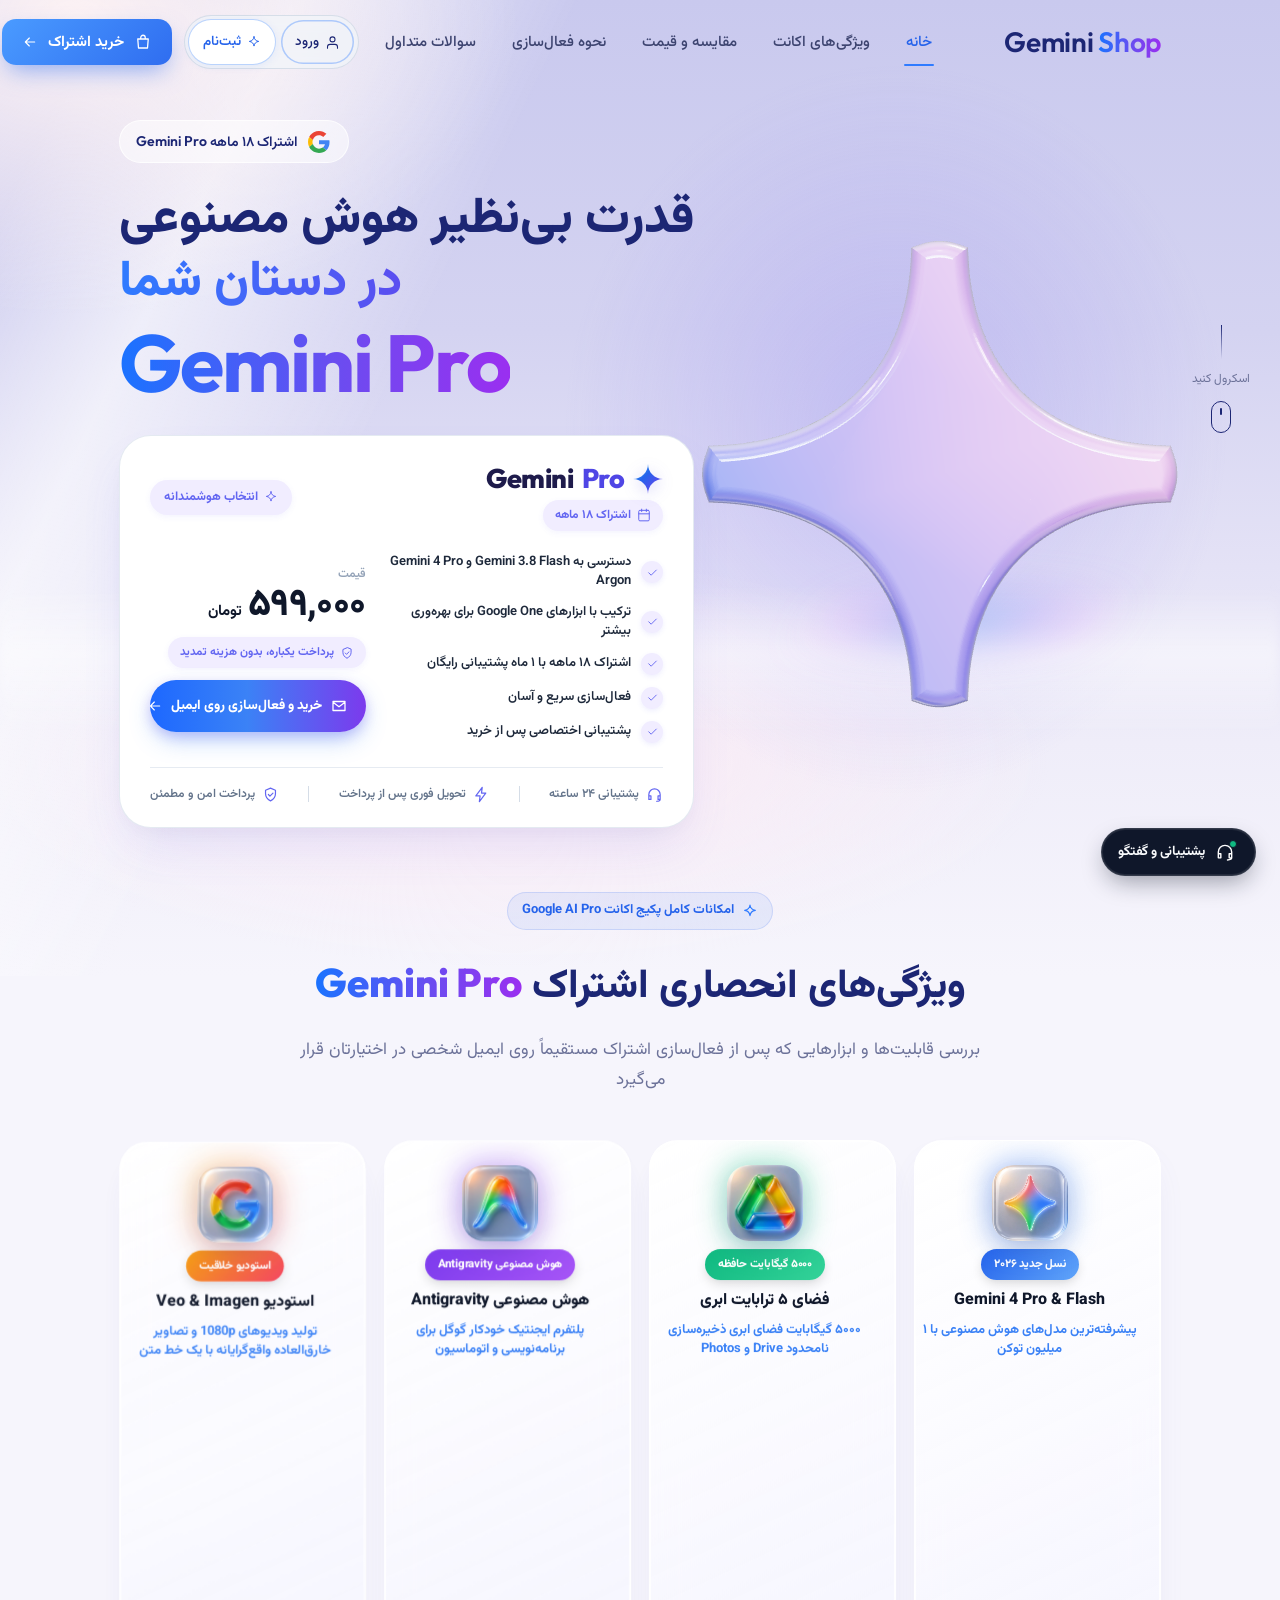
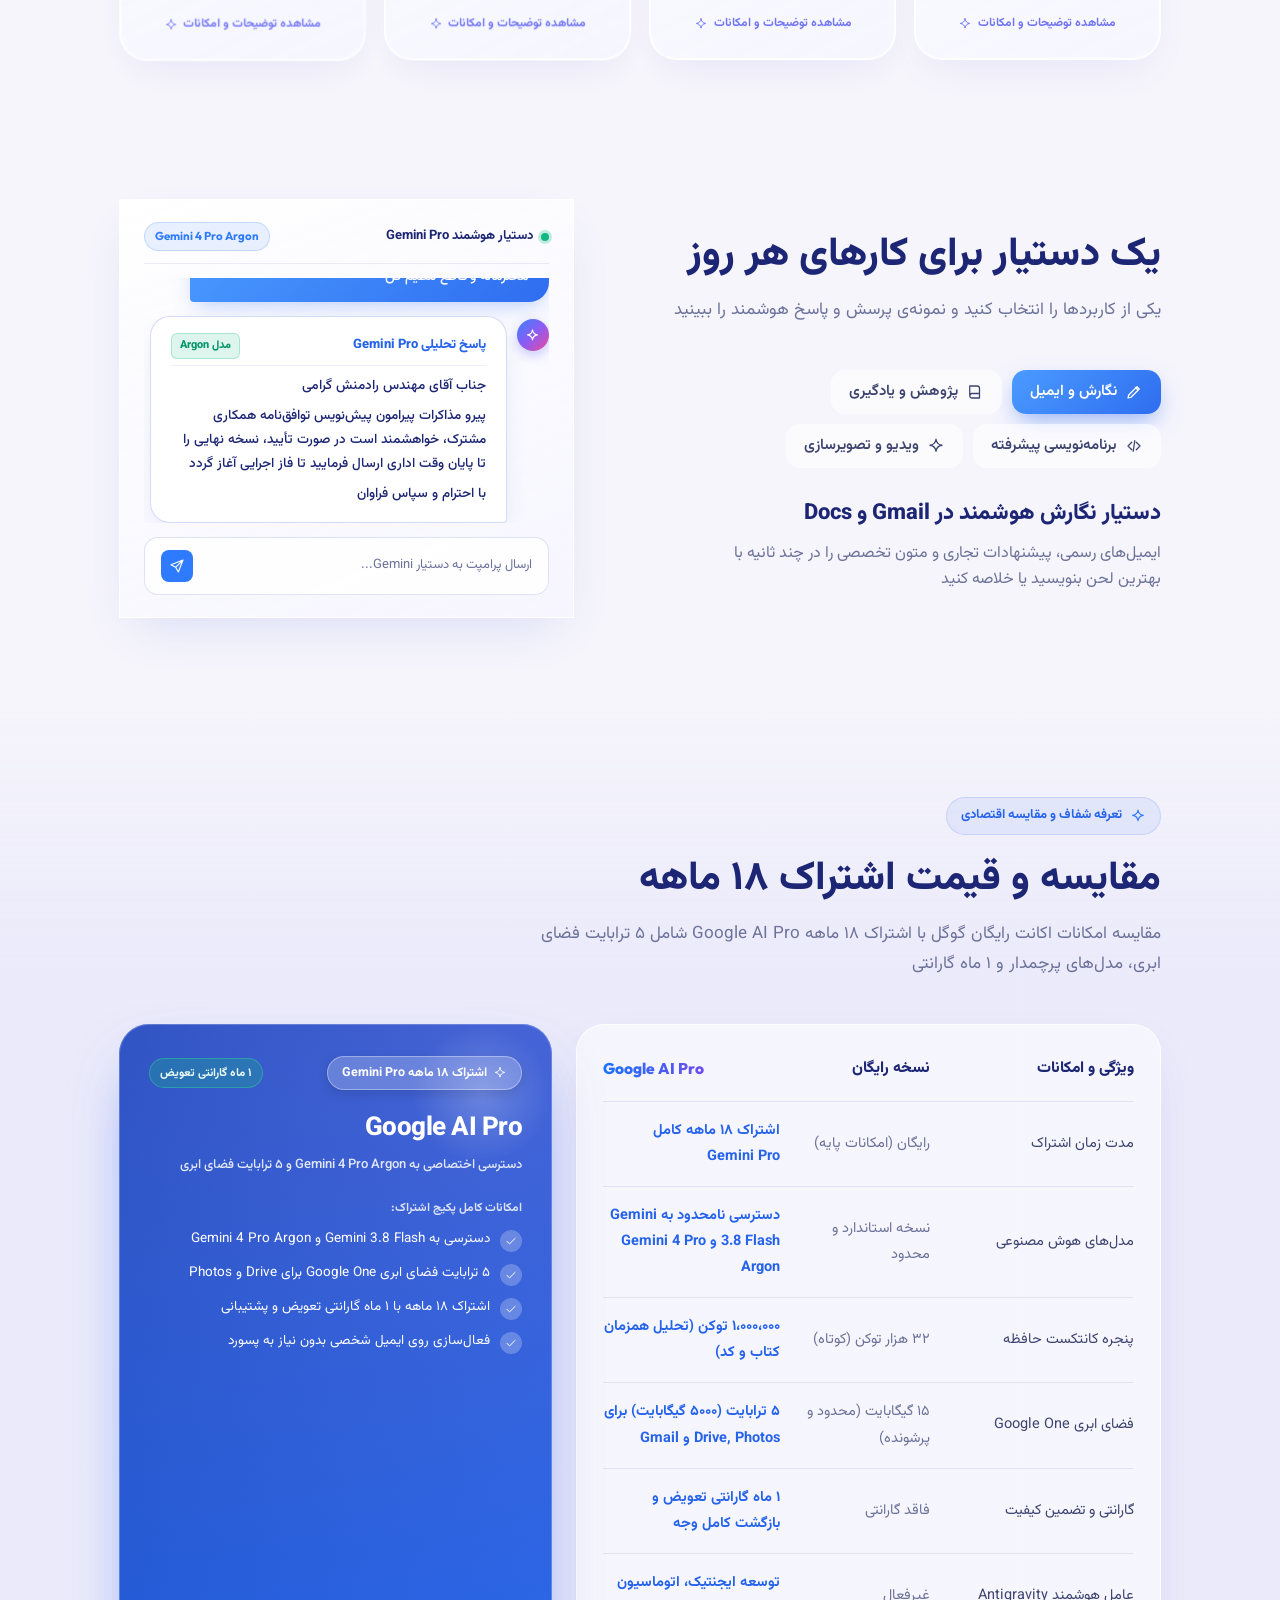
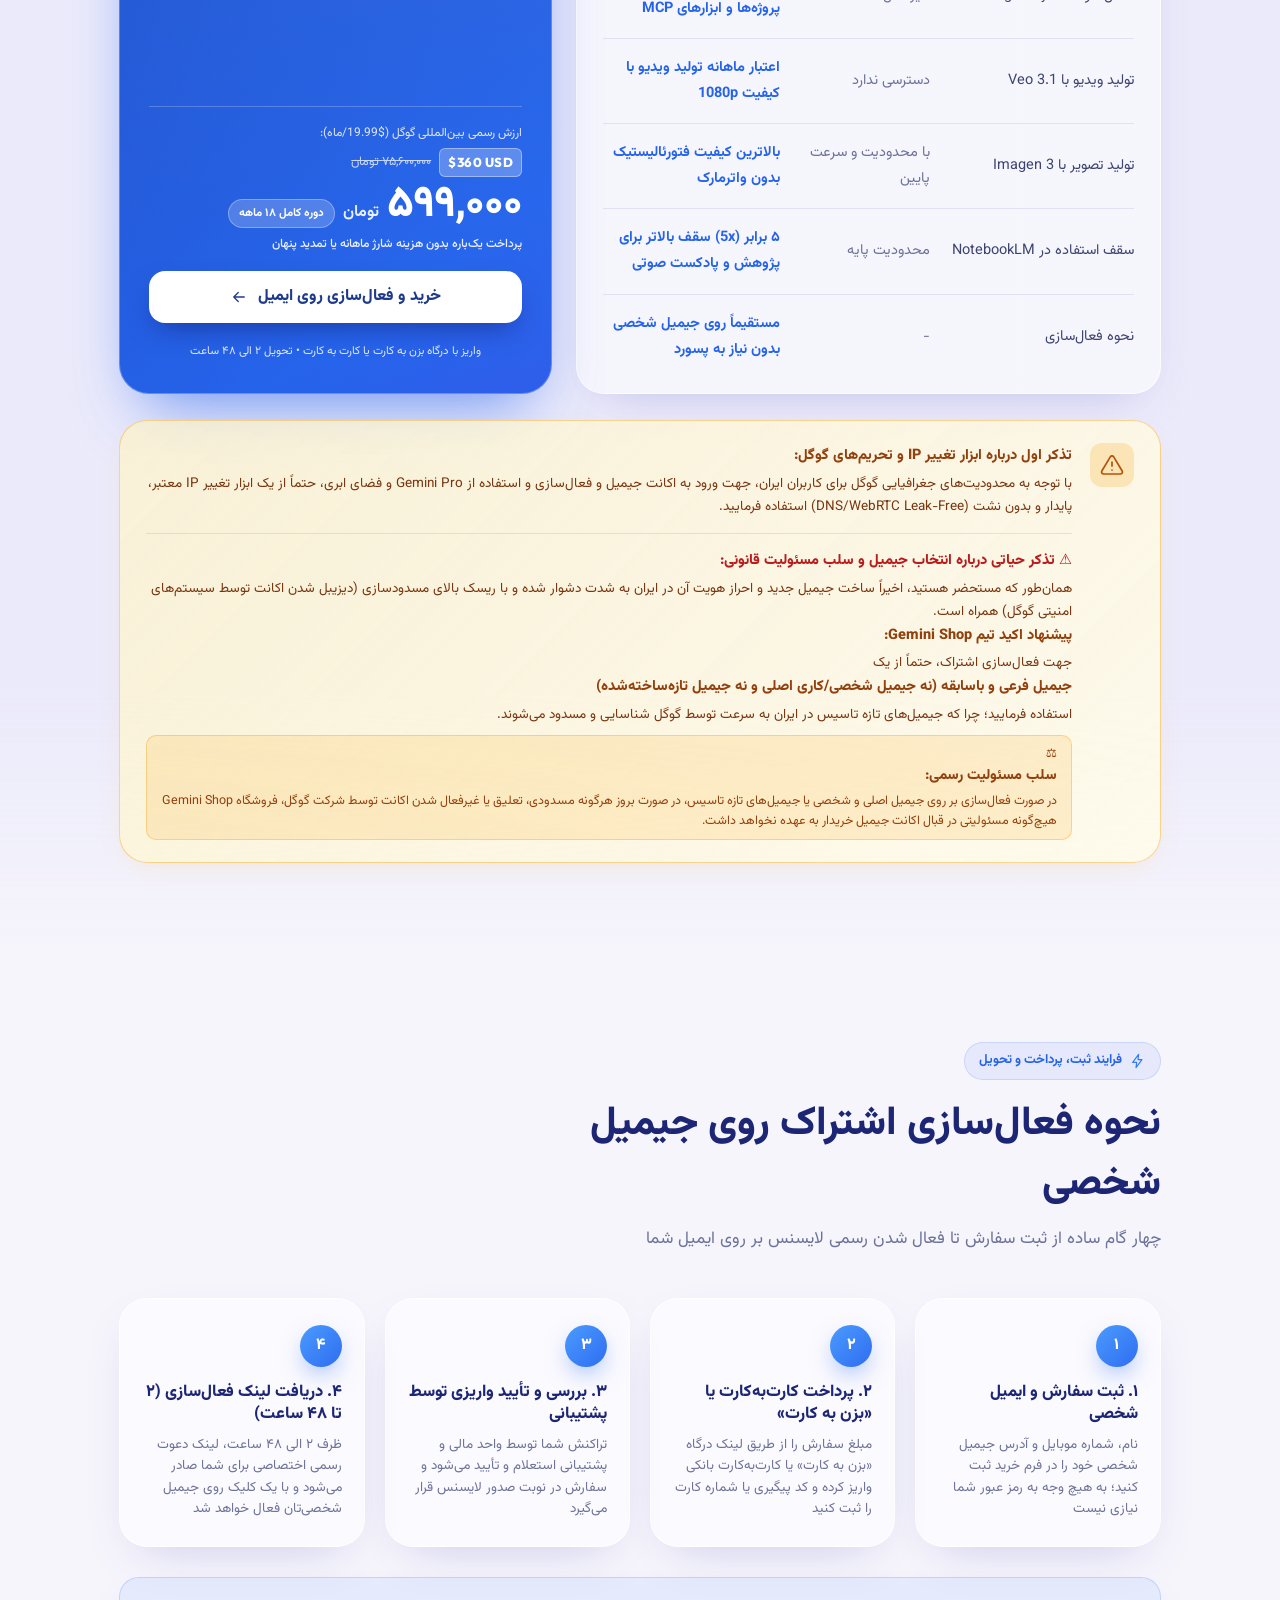
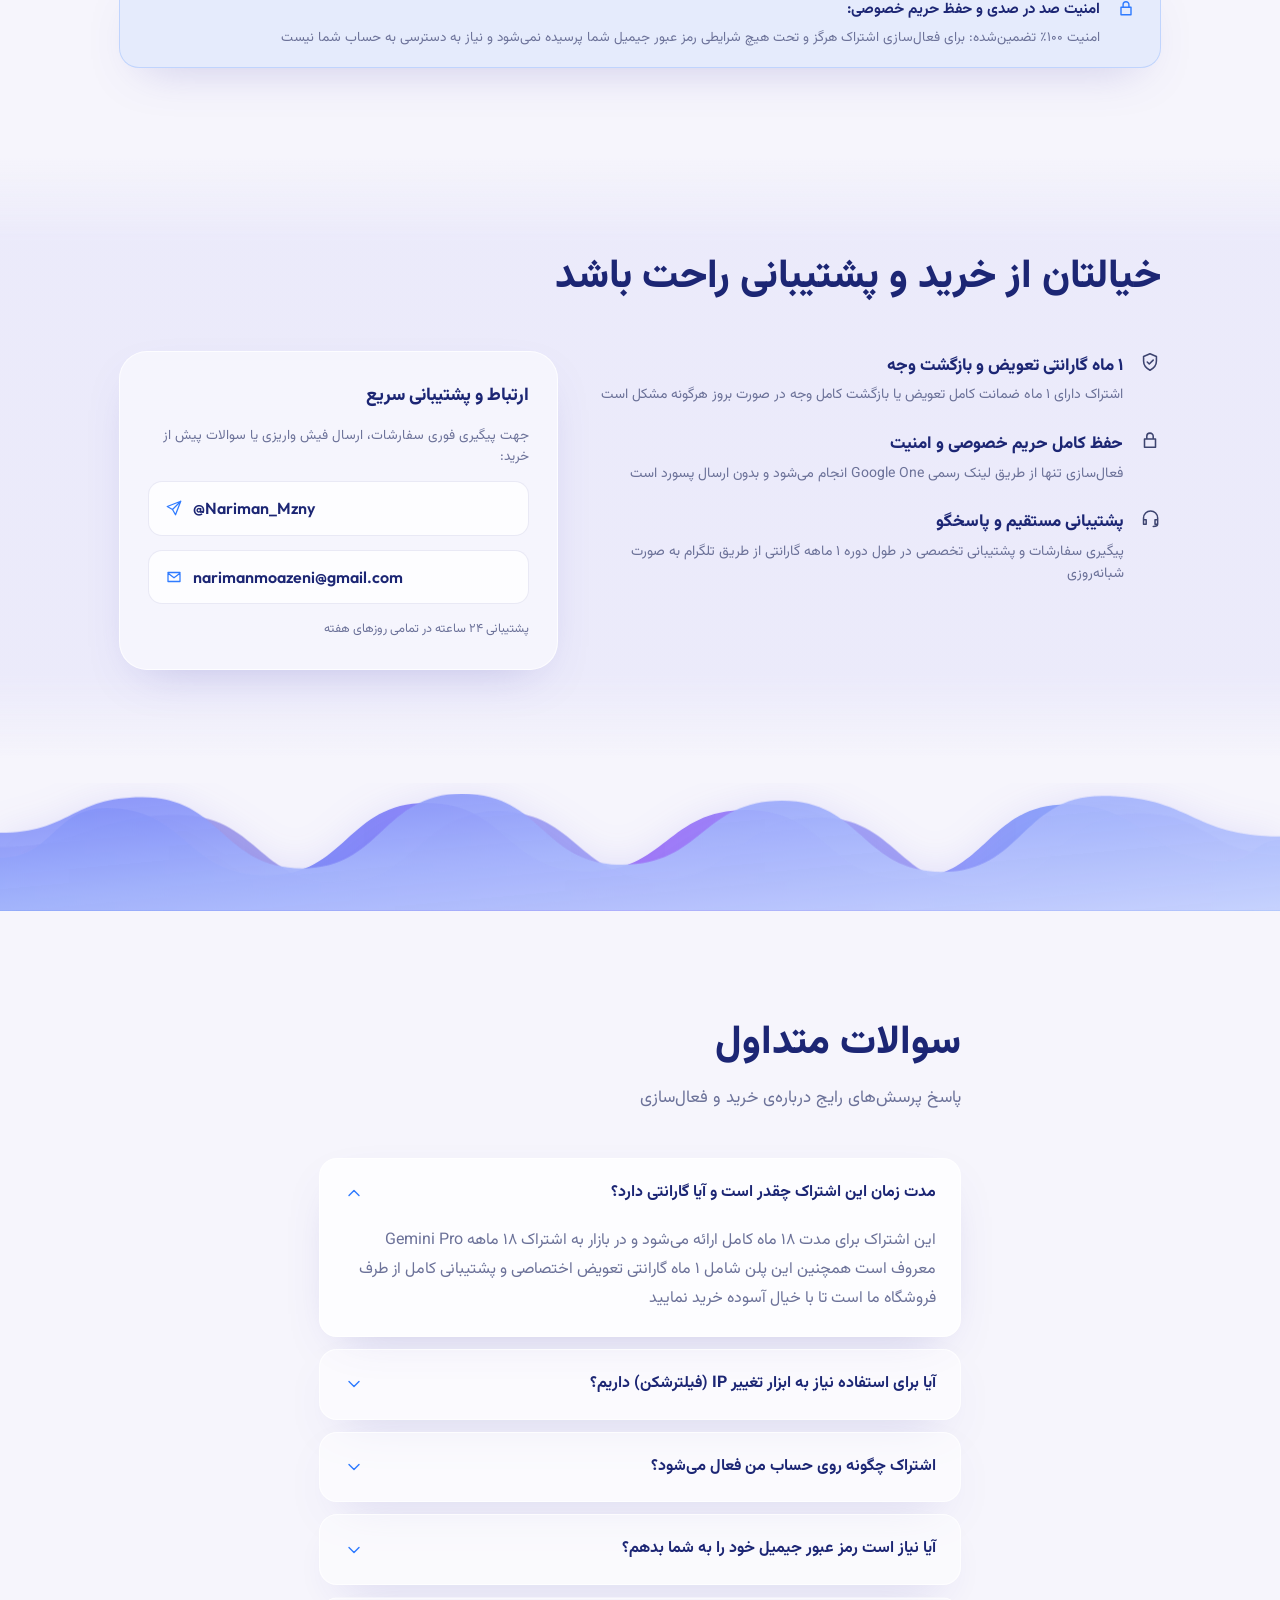
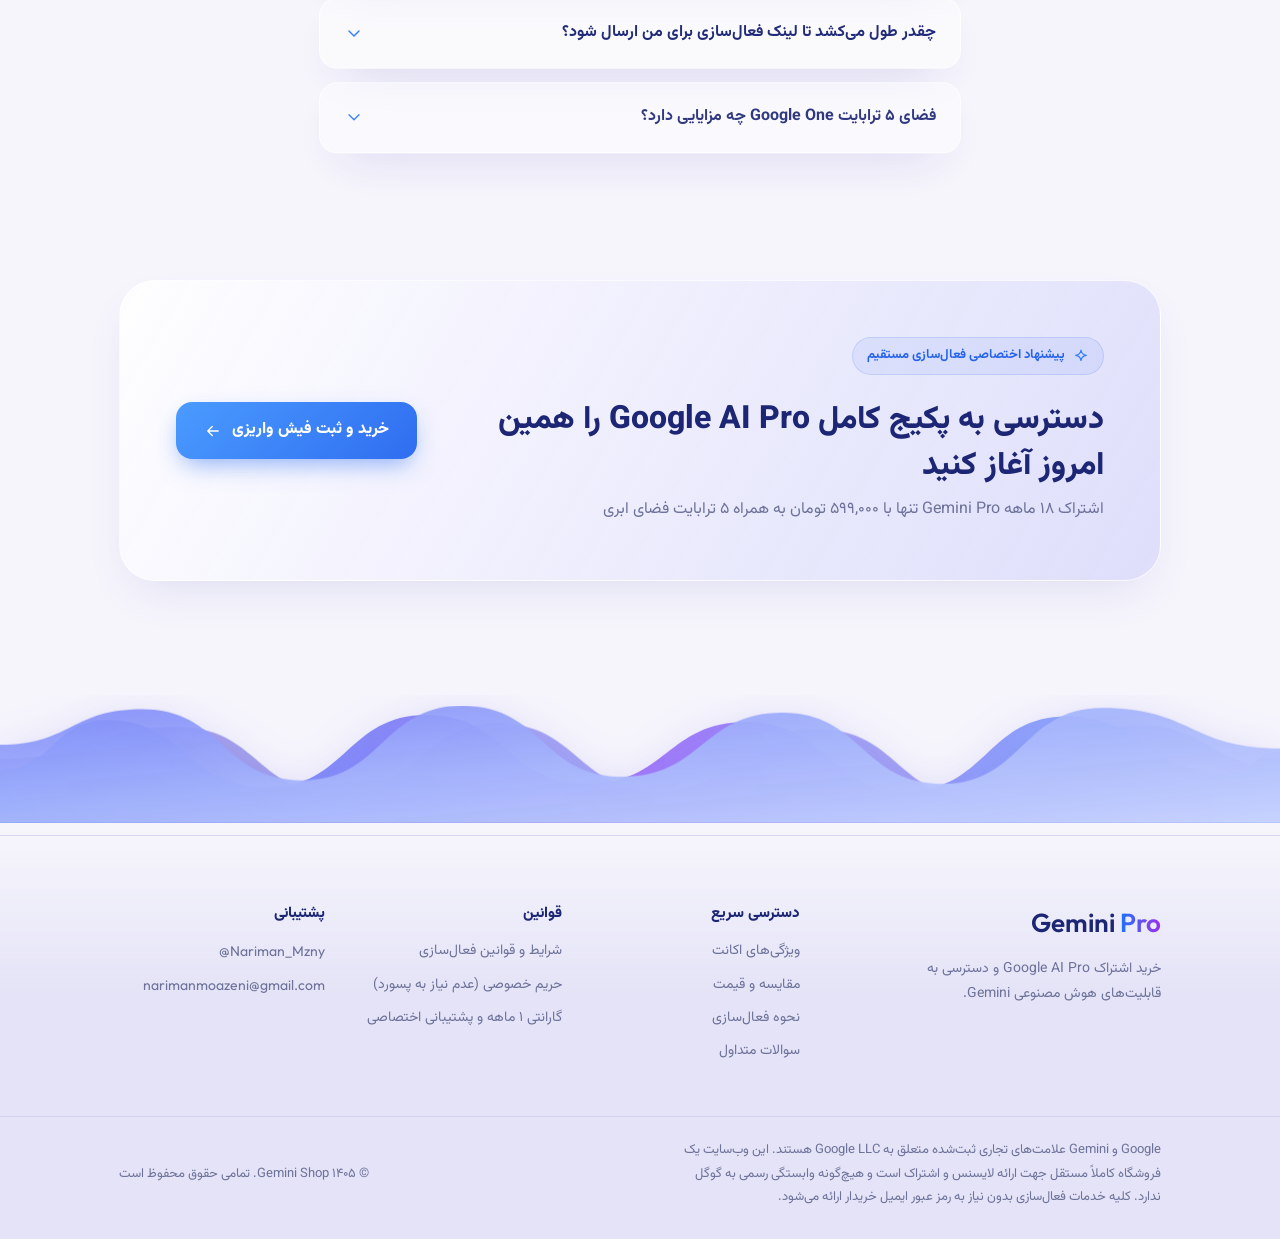
==== commit 2d10006f: "feat: zero-state database wipe and clean production launch readiness - Neon Postgres: verified 0 row" ====
--- a/docs/index.html
+++ b/docs/index.html
@@ -15,8 +15,8 @@
     <meta property="og:description" content="خرید اشتراک ۱۸ ماهه ابزارهای هوش مصنوعی و فضای ۵ ترابایت ابری؛ فعال‌سازی کاملاً مستقل بدون نیاز به پسورد ایمیل." />
     <link rel="icon" href="data:image/svg+xml,%3Csvg xmlns='http://www.w3.org/2000/svg' viewBox='0 0 32 32'%3E%3Cpath d='M16 2c1 8 6 13 14 14-8 1-13 6-14 14-1-8-6-13-14-14 8-1 13-6 14-14z' fill='%234a7bff'/%3E%3C/svg%3E" />
     <title>Gemini Shop | فروشگاه اشتراک و لایسنس هوش مصنوعی</title>
-    <script type="module" crossorigin src="./assets/index-xHibF46M.js"></script>
-    <link rel="stylesheet" crossorigin href="./assets/index-CJr8TXPm.css">
+    <script type="module" crossorigin src="./assets/index-BTzxjs_q.js"></script>
+    <link rel="stylesheet" crossorigin href="./assets/index-DBD8-xwg.css">
   </head>
   <body>
     <div id="root"></div>
--- a/docs/assets/index-DBD8-xwg.css
+++ b/docs/assets/index-DBD8-xwg.css
@@ -0,0 +1 @@
+@font-face{font-family:Vazirmatn Variable;font-style:normal;font-display:swap;font-weight:100 900;src:url(./vazirmatn-arabic-wght-normal-Cafbb7Zc.woff2)format("woff2-variations");unicode-range:U+6??,U+750-77F,U+870-88E,U+890-891,U+897-8E1,U+8E3-8FF,U+200C-200E,U+2010-2011,U+204F,U+2E41,U+FB50-FDFF,U+FE70-FE74,U+FE76-FEFC,U+102E0-102FB,U+10E60-10E7E,U+10EC2-10EC4,U+10EFC-10EFF,U+1EE00-1EE03,U+1EE05-1EE1F,U+1EE21-1EE22,U+1EE24,U+1EE27,U+1EE29-1EE32,U+1EE34-1EE37,U+1EE39,U+1EE3B,U+1EE42,U+1EE47,U+1EE49,U+1EE4B,U+1EE4D-1EE4F,U+1EE51-1EE52,U+1EE54,U+1EE57,U+1EE59,U+1EE5B,U+1EE5D,U+1EE5F,U+1EE61-1EE62,U+1EE64,U+1EE67-1EE6A,U+1EE6C-1EE72,U+1EE74-1EE77,U+1EE79-1EE7C,U+1EE7E,U+1EE80-1EE89,U+1EE8B-1EE9B,U+1EEA1-1EEA3,U+1EEA5-1EEA9,U+1EEAB-1EEBB,U+1EEF0-1EEF1}@font-face{font-family:Vazirmatn Variable;font-style:normal;font-display:swap;font-weight:100 900;src:url(./vazirmatn-latin-ext-wght-normal-tDTa1Fj6.woff2)format("woff2-variations");unicode-range:U+100-2BA,U+2BD-2C5,U+2C7-2CC,U+2CE-2D7,U+2DD-2FF,U+304,U+308,U+329,U+1D00-1DBF,U+1E00-1E9F,U+1EF2-1EFF,U+2020,U+20A0-20AB,U+20AD-20C0,U+2113,U+2C60-2C7F,U+A720-A7FF}@font-face{font-family:Vazirmatn Variable;font-style:normal;font-display:swap;font-weight:100 900;src:url(./vazirmatn-latin-wght-normal-BFexNX-K.woff2)format("woff2-variations");unicode-range:U+??,U+131,U+152-153,U+2BB-2BC,U+2C6,U+2DA,U+2DC,U+304,U+308,U+329,U+2000-206F,U+20AC,U+2122,U+2191,U+2193,U+2212,U+2215,U+FEFF,U+FFFD}@font-face{font-family:Outfit Variable;font-style:normal;font-display:swap;font-weight:100 900;src:url(./outfit-latin-ext-wght-normal-DdQaqQDo.woff2)format("woff2-variations");unicode-range:U+100-2BA,U+2BD-2C5,U+2C7-2CC,U+2CE-2D7,U+2DD-2FF,U+304,U+308,U+329,U+1D00-1DBF,U+1E00-1E9F,U+1EF2-1EFF,U+2020,U+20A0-20AB,U+20AD-20C0,U+2113,U+2C60-2C7F,U+A720-A7FF}@font-face{font-family:Outfit Variable;font-style:normal;font-display:swap;font-weight:100 900;src:url(./outfit-latin-wght-normal-Bc-8i84L.woff2)format("woff2-variations");unicode-range:U+??,U+131,U+152-153,U+2BB-2BC,U+2C6,U+2DA,U+2DC,U+304,U+308,U+329,U+2000-206F,U+20AC,U+2122,U+2191,U+2193,U+2212,U+2215,U+FEFF,U+FFFD}:root{--pearl:#f6f5fc;--mist:#e9e8fa;--lilac:#d0cfeb;--periwinkle:#a7abda;--ice:#b5c0eb;--ink:#1c2674;--text:#3d4470;--muted:#6c7299;--blue:#2f7bff;--blue-deep:#2563eb;--violet:#8b2fe8;--grad-brand:linear-gradient(90deg, #1a73ff 0%, #6a4df0 55%, #9a2ff0 100%);--grad-btn:linear-gradient(135deg, #4a9bff 0%, #2f6df0 100%);--glass-bg:#ffffff80;--glass-border:#ffffffbf;--shadow-btn:0 10px 24px -6px #2f6df08c;--shadow-glass:0 18px 50px -24px #5854b459;--font-fa:"Vazirmatn Variable", Tahoma, system-ui, sans-serif;--font-en:"Outfit Variable", "Vazirmatn Variable", system-ui, sans-serif;--r-sm:12px;--r-md:18px;--r-lg:28px;--gutter:clamp(20px, 9.3vw, 143px);--header-h:84px;--z-header:50;--z-star:60;--z-modal:80;--lightningcss-light:initial!important;--lightningcss-dark: !important;color-scheme:light!important;forced-color-adjust:none!important}*,:before,:after{box-sizing:border-box}html{scroll-behavior:smooth;-webkit-text-size-adjust:100%;width:100%;max-width:100vw;overflow-x:hidden;--lightningcss-light:initial!important;--lightningcss-dark: !important;color-scheme:light!important;forced-color-adjust:none!important}body{font-family:var(--font-fa);color:var(--text);background:var(--pearl);-webkit-font-smoothing:antialiased;-webkit-user-select:none;user-select:none;width:100%;max-width:100vw;margin:0;line-height:1.8;overflow-x:hidden;--lightningcss-light:initial!important;--lightningcss-dark: !important;color-scheme:light!important;forced-color-adjust:none!important}img,a{-webkit-user-drag:none;user-drag:none}input,textarea,[contenteditable=true],.selectable,.user-select-text,.card-info__number,.modal__ref-banner,.order-id,.receipt-id,.tracking-id,.auth-card__otp-input,.chat-thread,.support-widget__messages,code,pre{-webkit-user-select:text!important;user-select:text!important}h1,h2,h3,h4,p,ul,ol{margin:0;padding:0}ul,ol{list-style:none}a{color:inherit;text-decoration:none}button{font:inherit;color:inherit;cursor:pointer;background:0 0;border:0}img,svg{max-width:100%;display:block}:focus-visible{outline-offset:3px;border-radius:8px;outline:3px solid #2f7bff8c}.sr-only{clip:rect(0 0 0 0);white-space:nowrap;width:1px;height:1px;position:absolute;overflow:hidden}.en{font-family:var(--font-en);direction:ltr;unicode-bidi:isolate}.container{width:100%;max-width:1536px;padding-inline:var(--gutter);margin-inline:auto}.section{scroll-margin-top:calc(var(--header-h) - 10px);padding-block:clamp(48px,7vw,96px);position:relative}.section__head{max-width:640px;margin-bottom:44px}.section__title{color:var(--ink);font-size:clamp(26px,3.2vw,40px);font-weight:800;line-height:1.5}.section__lead{color:var(--muted);margin-top:10px;font-size:17px}.glass{background:var(--glass-bg);border:1px solid var(--glass-border);box-shadow:var(--shadow-glass);-webkit-backdrop-filter:blur(18px)saturate(1.2)}.btn{color:#fff;word-break:keep-all;background:var(--grad-btn);min-height:52px;box-shadow:var(--shadow-btn);border-radius:16px;flex-shrink:0;justify-content:center;align-items:center;gap:10px;padding:0 26px;font-size:16px;font-weight:700;transition:transform .2s,box-shadow .2s,filter .2s;display:inline-flex;white-space:nowrap!important}.btn:hover{filter:brightness(1.05);transform:translateY(-2px)}.btn:active{transform:translateY(0)}.btn[disabled]{opacity:.6;cursor:not-allowed;transform:none}.btn--sm{border-radius:14px;min-height:46px;padding:0 20px;font-size:15px}.btn--ghost{color:var(--blue-deep);background:#ffffffb3;box-shadow:inset 0 0 0 1.5px #2f7bff59}.btn svg{flex:none}.brand-text{background:var(--grad-brand);color:#0000;-webkit-background-clip:text;background-clip:text}@media (prefers-reduced-motion:reduce){html{scroll-behavior:auto}*,:before,:after{transition-duration:.01ms!important;animation-duration:.01ms!important}}.portal-overlay.portal-overlay--admin{z-index:999999;justify-content:center;align-items:center;display:flex;position:fixed;inset:0;-webkit-backdrop-filter:none!important;background:#090d16!important;width:100vw!important;height:100vh!important;margin:0!important;padding:0!important;overflow:hidden!important}.portal-overlay--admin .portal-window--admin{width:100vw!important;max-width:100vw!important;height:100vh!important;max-height:100vh!important;box-shadow:none!important;border:none!important;border-radius:0!important;margin:0!important}.topbar-return-store-btn{color:#334155;cursor:pointer;white-space:nowrap;background:#f1f5f9;border:1px solid #cbd5e1;border-radius:9px;align-items:center;gap:6px;padding:6px 14px;font-size:12px;font-weight:700;transition:all .18s;display:inline-flex}.topbar-return-store-btn:hover{color:#0f172a;background:#e2e8f0;border-color:#94a3b8}.admin-login-box{background:#fff;border:1px solid #e2e8f0e6;border-radius:24px;width:100%;max-width:440px;padding:36px 32px;animation:.22s cubic-bezier(.16,1,.3,1) both portalScaleIn;box-shadow:0 24px 60px -12px #0f172a26}.admin-login-brand{text-align:center;margin-bottom:24px}.admin-login-brand .portal-sidebar__logo-wrap{width:44px;height:44px;margin:0 auto 12px}.admin-login-brand h2{color:#0f172a;margin:0 0 6px;font-size:18px;font-weight:800}.admin-login-brand p{color:#64748b;margin:0;font-size:12.5px;line-height:1.5}.admin-login-form{flex-direction:column;gap:16px;display:flex}.admin-login-error-toast{color:#dc2626;text-align:center;background:#fef2f2;border:1px solid #fecaca;border-radius:10px;padding:10px 14px;font-size:12px;font-weight:700}.admin-login-btn-row{gap:10px;margin-top:10px;display:flex}.btn-admin-login-submit{color:#fff;height:44px;font:inherit;cursor:pointer;background:linear-gradient(135deg,#2563eb 0%,#4f46e5 100%);border:none;border-radius:10px;flex:1;font-size:13.5px;font-weight:800;transition:all .15s;box-shadow:0 4px 14px #2563eb40}.btn-admin-login-submit:hover{background:linear-gradient(135deg,#1d4ed8 0%,#4338ca 100%);transform:translateY(-1px)}.btn-admin-login-cancel{color:#475569;height:44px;font:inherit;cursor:pointer;background:#f8fafc;border:1px solid #cbd5e1;border-radius:10px;padding:0 18px;font-size:13px;font-weight:700}.btn-admin-login-cancel:hover{color:#0f172a;background:#f1f5f9}.portal-window--admin{background:#f8fafc!important;border:1px solid #cbd5e1e6!important;box-shadow:0 30px 80px -15px #0f172a38!important}.portal-window--admin .portal-sidebar{background:#fff!important;border-inline-end:1px solid #e2e8f0d9!important}.portal-window--admin .portal-main-area{background:#f8fafc!important}.portal-window--admin .portal-topbar{background:#fff!important;border-bottom:1px solid #e2e8f0d9!important}.portal-window--admin .portal-sidebar__brand{border-bottom:1px solid #e2e8f0d9!important}.portal-window--admin .portal-sidebar__footer{border-top:1px solid #e2e8f0d9!important}.topbar-active-pill{color:#4f46e5;background:#eef2ff;border:1px solid #c7d2fe;border-radius:999px;align-items:center;gap:6px;padding:6px 14px;font-size:12.5px;font-weight:800;display:inline-flex}.admin-dark-stats-grid{box-sizing:border-box;grid-template-columns:repeat(4,minmax(0,1fr));gap:12px;width:100%;margin-bottom:24px;display:grid}.admin-dark-stat-card{color:#fff;box-sizing:border-box;background:linear-gradient(135deg,#131728 0%,#1c223a 100%);border:1px solid #ffffff14;border-radius:18px;justify-content:space-between;align-items:center;gap:10px;min-width:0;min-height:98px;padding:14px;transition:all .2s cubic-bezier(.16,1,.3,1);display:flex;overflow:hidden;box-shadow:0 8px 24px -6px #0f172a40}.admin-dark-stat-card:hover{border-color:#ffffff2e;transform:translateY(-2px);box-shadow:0 12px 28px -6px #0f172a59}.admin-dark-stat__icon{border-radius:11px;flex-shrink:0;place-items:center;width:40px;height:40px;display:grid}.admin-dark-stat__icon--teal{color:#2dd4bf;background:#0f766e;border:1px solid #2dd4bf4d}.admin-dark-stat__icon--amber{color:#fbbf24;background:#b45309;border:1px solid #fbbf244d}.admin-dark-stat__icon--emerald{color:#34d399;background:#047857;border:1px solid #34d3994d}.admin-dark-stat__icon--purple{color:#c084fc;background:#6d28d9;border:1px solid #c084fc4d}.admin-dark-stat__info{text-align:right;flex-direction:column;flex:1;justify-content:center;gap:3px;min-width:0;display:flex;overflow:hidden}.dark-stat-label{color:#94a3b8;white-space:nowrap;text-overflow:ellipsis;font-size:11.5px;font-weight:700;line-height:1.3;overflow:hidden}.dark-stat-value{color:#fff;font-variant-numeric:tabular-nums;white-space:nowrap;text-overflow:ellipsis;align-items:baseline;gap:4px;font-size:20px;font-weight:800;line-height:1.15;display:flex;overflow:hidden}.dark-stat-value small{color:#cbd5e1;font-size:11px;font-weight:600}.dark-stat-sub{color:#94a3b8;white-space:nowrap;text-overflow:ellipsis;font-size:10.5px;line-height:1.3;overflow:hidden}@media (width<=1240px){.admin-dark-stats-grid{grid-template-columns:repeat(2,minmax(0,1fr));gap:12px}}@media (width<=640px){.admin-dark-stats-grid{grid-template-columns:repeat(2,minmax(0,1fr));gap:10px}.admin-dark-stat-card{gap:8px;min-height:84px;padding:12px 10px}.dark-stat-label{white-space:normal;-webkit-line-clamp:2;-webkit-box-orient:vertical;font-size:11px;line-height:1.3;display:-webkit-box;overflow:hidden}.dark-stat-value{font-size:16px}.dark-stat-sub{white-space:nowrap;text-overflow:ellipsis;font-size:9.5px;overflow:hidden}}.admin-pending-section{flex-direction:column;gap:14px;display:flex}.pending-section-head{justify-content:space-between;align-items:center;display:flex}.pending-section-title{align-items:center;gap:8px;display:flex}.amber-dot-indicator{color:#f59e0b;font-size:12px}.pending-section-title h3{color:#0f172a;margin:0;font-size:15.5px;font-weight:800}.btn-view-all-orders-pill{color:#4f46e5;font:inherit;cursor:pointer;background:#eef2ff;border:1px solid #c7d2fe;border-radius:999px;align-items:center;gap:6px;padding:6px 16px;font-size:12.5px;font-weight:700;transition:all .15s;display:inline-flex}.btn-view-all-orders-pill:hover{background:#e0e7ff}.arrow-left{font-size:14px}.admin-notice-card-indigo,.admin-notice-card-pink{background:linear-gradient(135deg,#f8faff 0%,#eef2ff 100%);border:1px solid #c7d2fe;border-radius:18px;justify-content:space-between;align-items:center;gap:18px;padding:20px 24px;display:flex;box-shadow:0 4px 14px -4px #4f46e514}.notice-icon-doc{background:#fff;border:1px solid #c7d2fe;border-radius:14px;flex-shrink:0;place-items:center;width:48px;height:48px;display:grid;box-shadow:0 2px 6px #4f46e514}.notice-text-content{flex:1}.notice-text-content p{color:#334155;margin:0;font-size:13.5px;font-weight:700}.notice-badge-check{color:#fff;background:linear-gradient(135deg,#2563eb 0%,#4f46e5 100%);border-radius:50%;flex-shrink:0;place-items:center;width:32px;height:32px;display:grid;box-shadow:0 2px 8px #4f46e559}.admin-quick-orders-stack{flex-direction:column;gap:10px;margin-top:6px;display:flex}.admin-quick-order-row{background:#fff;border:1px solid #e2e8f0e6;border-radius:14px;flex-wrap:wrap;justify-content:space-between;align-items:center;gap:16px;padding:14px 18px;display:flex;box-shadow:0 2px 8px -2px #0f172a0d}.quick-row-info{align-items:center;gap:12px;display:flex}.quick-row-info strong{color:#0f172a}.quick-row-amount{color:#475569;align-items:center;gap:12px;font-size:13px;display:flex}.quick-row-actions{align-items:center;gap:8px;display:flex}.btn-quick-approve{color:#fff;font:inherit;cursor:pointer;background:#10b981;border:none;border-radius:8px;padding:7px 16px;font-size:12px;font-weight:700}.btn-quick-approve:hover{background:#059669}.btn-quick-reject{color:#dc2626;font:inherit;cursor:pointer;background:#fef2f2;border:1px solid #fecaca;border-radius:8px;padding:7px 14px;font-size:12px;font-weight:700}.btn-quick-reject:hover{background:#fee2e2}.orders-toolbar-clean{flex-wrap:wrap;justify-content:space-between;align-items:center;gap:14px;margin-bottom:16px;display:flex}.orders-filter-chips{flex-wrap:wrap;align-items:center;gap:6px;display:flex}.chip-btn{color:#64748b;font:inherit;cursor:pointer;background:#fff;border:1px solid #e2e8f0e6;border-radius:8px;padding:6px 14px;font-size:12.5px;font-weight:700;transition:all .15s}.chip-btn:hover{color:#0f172a;background:#f8fafc}.chip-btn.is-active{color:#4f46e5;background:#eef2ff;border-color:#c7d2fe}.orders-search-row{align-items:center;gap:10px;display:flex}.orders-search-input{background:#fff;border:1px solid #cbd5e1;border-radius:8px;align-items:center;gap:8px;width:260px;height:38px;padding:0 12px;display:flex}.orders-search-input input{font:inherit;color:#0f172a;background:0 0;border:none;outline:none;width:100%;font-size:12.5px}.btn-export-csv{color:#475569;height:38px;font:inherit;cursor:pointer;background:#fff;border:1px solid #cbd5e1;border-radius:8px;align-items:center;gap:6px;padding:0 14px;font-size:12px;font-weight:700;display:inline-flex}.btn-export-csv:hover{color:#0f172a;background:#f8fafc}.admin-table-container{background:#fff;border:1px solid #e2e8f0e6;border-radius:16px;overflow-x:auto;box-shadow:0 4px 14px -4px #0f172a0d}.admin-clean-table{border-collapse:collapse;text-align:right;color:#334155;width:100%;font-size:13px}.admin-clean-table th{color:#64748b;white-space:nowrap;background:#f8fafc;border-bottom:1px solid #e2e8f0e6;padding:12px 16px;font-size:12px;font-weight:700}.admin-clean-table td{vertical-align:middle;border-bottom:1px solid #f1f5f9e6;padding:12px 16px}.admin-clean-table tbody tr:hover{background:#f8fafc}.table-order-id{color:#0f172a;font-weight:700}.table-time-text{color:#94a3b8;margin-top:2px;font-size:11px;display:block}.table-amount{color:#0f172a;font-size:14.5px;font-weight:800}.badge-tag-light{color:#475569;background:#f1f5f9;border-radius:6px;padding:2px 8px;font-size:11px;font-weight:700;display:inline-block}.payment-ref-sub{color:#94a3b8;margin-top:2px;font-size:11px}.table-link-wrap{align-items:center;gap:6px;display:flex}.table-link-preview{color:#2563eb;font-size:12px;text-decoration:none}.table-actions-cell{align-items:center;gap:6px;display:flex}.btn-action-approve{color:#fff;font:inherit;cursor:pointer;background:#10b981;border:none;border-radius:6px;padding:4px 10px;font-size:11.5px;font-weight:700}.btn-action-copy-msg{color:#1e293b;font:inherit;cursor:pointer;background:#f1f5f9;border:1px solid #cbd5e1;border-radius:6px;padding:4px 10px;font-size:11.5px;font-weight:700}.btn-action-reject{color:#dc2626;font:inherit;cursor:pointer;background:#fef2f2;border:1px solid #fecaca;border-radius:6px;padding:4px 8px;font-size:11.5px;font-weight:700}.btn-action-del{color:#94a3b8;font:inherit;cursor:pointer;background:0 0;border:1px solid #0000;border-radius:6px;padding:4px 8px;font-size:12px}.btn-action-del:hover:not(:disabled){color:#dc2626;background:#fee2e2}.empty-table-msg{text-align:center;color:#94a3b8;padding:36px!important}.admin-chat-layout{gap:16px;height:calc(88vh - 120px);display:flex}.chat-sessions-sidebar{background:#fff;border:1px solid #e2e8f0e6;border-radius:16px;flex-direction:column;flex-shrink:0;width:300px;display:flex;overflow:hidden}.chat-sessions-header{color:#0f172a;border-bottom:1px solid #e2e8f0d9;padding:14px 18px;font-size:13.5px;font-weight:800}.chat-sessions-list{flex-direction:column;flex:1;gap:4px;padding:8px;display:flex;overflow-y:auto}.session-card{cursor:pointer;border:1px solid #0000;border-radius:10px;padding:10px 12px;transition:all .15s}.session-card:hover{background:#f8fafc}.session-card.is-active{background:#eef2ff;border-color:#c7d2fe}.session-card-top{justify-content:space-between;align-items:center;margin-bottom:2px;display:flex}.session-id-text{color:#0f172a;font-size:11.5px;font-weight:700}.session-unread-tag{color:#fff;background:#4f46e5;border-radius:999px;padding:1px 6px;font-size:10px;font-weight:800}.session-preview-msg{color:#64748b;white-space:nowrap;text-overflow:ellipsis;margin:0 0 3px;font-size:12px;overflow:hidden}.session-time-text{color:#94a3b8;font-size:10.5px}.chat-active-conversation{background:#fff;border:1px solid #e2e8f0e6;border-radius:16px;flex-direction:column;flex:1;display:flex;overflow:hidden}.chat-conv-header{color:#0f172a;border-bottom:1px solid #e2e8f0d9;padding:14px 20px;font-size:13.5px}.chat-conv-history{flex-direction:column;flex:1;gap:10px;padding:18px 20px;display:flex;overflow-y:auto}.chat-bubble-clean{border-radius:14px;max-width:70%;padding:10px 14px;font-size:13px;line-height:1.5}.chat-bubble-clean--admin{color:#0f172a;background:#f1f5f9;border-bottom-right-radius:4px;align-self:flex-start}.chat-bubble-clean--user{color:#fff;background:linear-gradient(135deg,#2563eb 0%,#4f46e5 100%);border-bottom-left-radius:4px;align-self:flex-end;box-shadow:0 2px 8px #2563eb40}.chat-bubble-clean--bot{color:#64748b;background:#f8fafc;align-self:center;font-size:11.5px}.bubble-sender-title{opacity:.8;margin-bottom:2px;font-size:10.5px;font-weight:700}.bubble-time{opacity:.7;text-align:left;margin-top:3px;font-size:10px}.chat-reply-input-row{background:#f8fafc;border-top:1px solid #e2e8f0e6;gap:8px;padding:14px 18px;display:flex}.chat-reply-input-row input{background:#fff;border:1px solid #cbd5e1;border-radius:10px;outline:none;flex:1;height:42px;padding:0 14px;font-size:13px}.btn-chat-send-reply{color:#fff;font:inherit;cursor:pointer;background:linear-gradient(135deg,#2563eb 0%,#4f46e5 100%);border:none;border-radius:10px;align-items:center;gap:6px;padding:0 18px;font-size:12.5px;font-weight:800;transition:all .15s;display:inline-flex;box-shadow:0 2px 8px #2563eb40}.btn-chat-send-reply:hover{background:linear-gradient(135deg,#1d4ed8 0%,#4338ca 100%);transform:translateY(-1px)}.chat-none-selected-state{text-align:center;color:#94a3b8;place-content:center;gap:10px;height:100%;display:grid}.rbac-header-card,.settings-card-light{background:#fff;border:1px solid #e2e8f0e6;border-radius:18px;margin-bottom:18px;padding:22px 24px;box-shadow:0 4px 14px -4px #0f172a0d}.rbac-header-card{justify-content:space-between;align-items:center;gap:16px;display:flex}.rbac-header-card h3,.settings-card-light h3{color:#0f172a;margin:0 0 3px;font-size:16.5px;font-weight:800}.settings-desc{color:#64748b;margin:0;font-size:12.5px}.btn-add-admin-pill{color:#fff;font:inherit;cursor:pointer;background:linear-gradient(135deg,#2563eb 0%,#4f46e5 100%);border:none;border-radius:10px;align-items:center;gap:6px;padding:8px 18px;font-size:13px;font-weight:800;transition:all .15s;display:inline-flex;box-shadow:0 2px 8px #2563eb40}.btn-add-admin-pill:hover{background:linear-gradient(135deg,#1d4ed8 0%,#4338ca 100%);transform:translateY(-1px)}.settings-fields-grid{grid-template-columns:repeat(auto-fit,minmax(240px,1fr));gap:14px;margin-top:14px;display:grid}.clean-select{width:100%;height:44px;font:inherit;color:#0f172a;background:#fff;border:1px solid #cbd5e1;border-radius:10px;padding:0 12px;font-size:13px}.modal-inner-overlay-light{z-index:1050;-webkit-backdrop-filter:blur(6px);backdrop-filter:blur(6px);background:#0f172a73;justify-content:center;align-items:center;padding:20px;display:flex;position:fixed;inset:0}.approve-modal-light{background:#fff;border:1px solid #e2e8f0;border-radius:20px;width:100%;max-width:480px;padding:26px 28px;box-shadow:0 20px 50px #0f172a26}.approve-modal-light h3{color:#0f172a;margin:0 0 6px;font-size:17px;font-weight:800}.approve-modal-light p{color:#64748b;margin:0 0 10px;font-size:12.5px}.modal-inner-title-row{justify-content:space-between;align-items:center;display:flex}@media (width<=900px){.admin-dark-stats-grid{gap:12px;grid-template-columns:repeat(2,minmax(0,1fr))!important}.admin-chat-layout{flex-direction:column;height:auto}.portal-overlay{align-items:flex-end!important;width:100vw!important;max-width:100vw!important;padding:0!important;overflow-x:hidden!important}.admin-login-box{border-radius:20px;width:100%;max-width:380px;margin:auto 12px;padding:24px 18px}.admin-login-box input,.portal-window--admin input,.portal-window--admin textarea,.portal-window--admin select{font-size:16px!important}.admin-login-brand h2{font-size:16px}.admin-login-brand p{font-size:11.5px}.portal-window--admin{box-sizing:border-box!important;border-bottom:none!important;border-radius:20px 20px 0 0!important;flex-direction:column!important;width:100vw!important;min-width:0!important;max-width:100vw!important;height:100dvh!important;max-height:100dvh!important;overflow-x:hidden!important}.portal-window--admin .portal-main-area{flex-direction:column!important;flex:1!important;order:2!important;width:100%!important;min-width:0!important;max-width:100%!important;display:flex!important;overflow-x:hidden!important}.portal-window--admin .portal-content-body{-webkit-overflow-scrolling:touch;box-sizing:border-box!important;flex:1!important;width:100%!important;min-width:0!important;max-width:100%!important;padding:14px 14px 24px!important;overflow:hidden auto!important}.portal-window--admin .portal-sidebar{width:100%;height:auto;min-height:58px;padding:6px 6px env(safe-area-inset-bottom,8px) 6px;z-index:30;scrollbar-width:none;flex-direction:row;flex-shrink:0;order:3;justify-content:space-around;align-items:center;overflow-x:auto;box-shadow:0 -4px 16px #0f172a0d;border-inline-end:none!important;background:#fff!important;border-top:1px solid #e2e8f0e6!important}.portal-window--admin .portal-sidebar::-webkit-scrollbar{display:none}.portal-window--admin .portal-sidebar__brand,.portal-window--admin .portal-sidebar__footer{display:none!important}.portal-window--admin .portal-sidebar__nav{flex-direction:row;justify-content:space-around;align-items:center;gap:2px;width:100%;display:flex}.portal-window--admin .sidebar-nav-item{text-align:center;border:none;border-radius:10px;flex-direction:column;flex:1;justify-content:center;align-items:center;gap:3px;min-width:0;padding:5px 1px;font-size:9.5px;font-weight:700;display:flex;position:relative}.portal-window--admin .sidebar-nav-item span:not(.sidebar-nav-icon):not(.nav-badge-pill):not(.nav-badge-neutral){text-overflow:ellipsis;white-space:nowrap;width:100%;padding:0 1px;display:block;overflow:hidden}.portal-window--admin .sidebar-nav-item.is-active{color:#4f46e5;background:#eef2ff}.portal-window--admin .sidebar-nav-icon svg{width:18px;height:18px}.portal-window--admin .nav-badge-pill{padding:0 4px;font-size:8.5px;line-height:1.4;position:absolute;top:2px;right:50%;transform:translate(14px)}.portal-window--admin .portal-topbar{flex-shrink:0;order:1;gap:6px;height:52px;padding:8px 12px;background:#fff!important}.portal-window--admin .portal-topbar__links .topbar-link-btn{display:none!important}.portal-window--admin .portal-user-meta{max-width:105px}.portal-window--admin .portal-user-name{white-space:nowrap;text-overflow:ellipsis;font-size:12px;overflow:hidden}.admin-dark-stats-grid{grid-template-columns:repeat(2,minmax(0,1fr))!important;gap:10px!important}.admin-dark-stat-card{border-radius:16px!important;min-height:82px!important;padding:12px 14px!important}.dark-stat-value{font-size:15.5px!important}.dark-stat-label{font-size:11px!important}.dark-stat-sub{font-size:9.5px!important}.admin-dark-stat__icon{border-radius:9px!important;width:32px!important;height:32px!important}.pending-section-head{box-sizing:border-box!important;flex-direction:column!important;align-items:flex-start!important;gap:10px!important;width:100%!important}.btn-view-all-orders-pill{box-sizing:border-box!important;justify-content:center!important;width:100%!important;padding:8px 16px!important}.admin-notice-card-indigo{box-sizing:border-box!important;border-radius:14px!important;gap:10px!important;width:100%!important;padding:12px 14px!important}.notice-icon-doc{border-radius:10px!important;width:36px!important;height:36px!important}.notice-badge-check{width:28px!important;height:28px!important}.notice-text-content p{font-size:11.5px!important}.admin-quick-order-row{flex-direction:column;align-items:stretch;gap:10px;padding:12px 14px}.quick-row-info{flex-direction:column;align-items:flex-start;gap:3px}.quick-row-amount{justify-content:space-between;font-size:12px}.quick-row-actions{gap:8px;width:100%}.btn-quick-approve,.btn-quick-reject{flex:1;place-items:center;height:36px;font-size:12px;display:grid}.orders-toolbar-clean{flex-direction:column;align-items:stretch;gap:10px}.orders-filter-chips{-webkit-overflow-scrolling:touch;scrollbar-width:none;flex-wrap:nowrap;padding-bottom:4px;overflow-x:auto}.orders-filter-chips::-webkit-scrollbar{display:none}.chip-btn{white-space:nowrap;flex-shrink:0;padding:5px 12px;font-size:11.5px}.orders-search-row{flex-direction:row;gap:8px;width:100%}.orders-search-input{flex:1;width:auto}.btn-export-csv{flex-shrink:0;padding:0 10px;font-size:11.5px}.admin-table-container{-webkit-overflow-scrolling:touch;border-radius:14px}.admin-clean-table th,.admin-clean-table td{white-space:nowrap;padding:10px 12px;font-size:12px}.admin-chat-layout{flex-direction:column;gap:12px;height:auto}.chat-sessions-sidebar{border-inline-end:none;border-bottom:1px solid #e2e8f0e6;width:100%;height:160px}.chat-active-conversation{height:320px}}.admin-stat-card--interactive{cursor:pointer;-webkit-user-select:none;user-select:none}.admin-stat-card--interactive:hover{border-color:#ffffff40;transform:translateY(-3px);box-shadow:0 14px 32px -4px #0f172a59}.admin-stat-card--interactive:active{transform:translateY(-1px)}.portal-user-avatar--admin{background:linear-gradient(135deg,#1e1b4b 0%,#312e81 60%,#4338ca 100%)!important;border-color:#c7d2fe!important;box-shadow:0 2px 8px #312e8159!important}.portal-user-sub-badge--admin{color:#b45309;background:#fef3c7;border:1px solid #fde68a;border-radius:999px;padding:1.5px 7px;font-size:10px;font-weight:800;line-height:1.4}@keyframes adminPopoverFadeIn{0%{opacity:0;transform:translateY(-6px)}to{opacity:1;transform:translateY(0)}}.portal-dropdown-menu{width:230px;padding:6px}.popover-notifications{width:310px;padding:12px}.popover-notification-item{color:#334155;background:#f8fafc;border-radius:8px;align-items:flex-start;gap:10px;padding:8px;font-size:12px;transition:background .15s;display:flex}.popover-notification-item:hover{background:#f1f5f9}.popover-notification-item.unread:hover{background:#e0e7ff}.reports-dialog-modal{max-width:520px}.reports-dialog-header{border-bottom:1px solid #e2e8f0e6;align-items:center;gap:14px;margin-bottom:18px;padding-bottom:14px;display:flex}.reports-dialog-icon{background:#ecfdf5;border:1px solid #a7f3d0;border-radius:12px;flex-shrink:0;place-items:center;width:44px;height:44px;font-size:22px;display:grid}.reports-preview-grid{grid-template-columns:repeat(2,1fr);gap:10px;margin-bottom:20px;display:grid}.reports-preview-card{background:#f8fafc;border:1px solid #e2e8f0e6;border-radius:12px;flex-direction:column;gap:2px;padding:12px 14px;display:flex}.reports-preview-card small{color:#64748b;font-size:11px;font-weight:700}.reports-preview-card strong{color:#0f172a;font-variant-numeric:tabular-nums;font-size:17px;font-weight:800}.reports-filter-section{flex-direction:column;gap:8px;display:flex}.reports-filter-title{color:#334155;font-size:12.5px;font-weight:800}.reports-filter-options{flex-direction:column;gap:8px;display:flex}.report-option-label{color:#334155;cursor:pointer;background:#fff;border:1px solid #cbd5e1;border-radius:10px;align-items:center;gap:10px;padding:10px 14px;font-size:13px;font-weight:700;transition:all .15s;display:flex}.report-option-label:hover{background:#f8fafc;border-color:#94a3b8}.report-option-label.is-selected{color:#3730a3;background:#eef2ff;border-color:#6366f1}.report-option-label input[type=radio]{accent-color:#4f46e5;cursor:pointer;width:16px;height:16px}.auth-overlay{z-index:1000;-webkit-backdrop-filter:blur(8px);font-family:var(--font-fa);background:#0f172aa6;justify-content:center;align-items:center;padding:20px;animation:.2s both authFadeIn;display:flex;position:fixed;inset:0}@keyframes authFadeIn{0%{opacity:0}to{opacity:1}}.auth-card{background:#fff;border:1px solid #e2e8f0;border-radius:20px;width:100%;max-width:440px;padding:28px;animation:.22s cubic-bezier(.16,1,.3,1) both authScaleUp;position:relative;box-shadow:0 25px 60px -15px #0f172a59}@keyframes authScaleUp{0%{opacity:0;transform:translateY(16px)scale(.97)}to{opacity:1;transform:none}}.auth-card__header{text-align:center;margin-bottom:20px}.auth-card__icon-wrap{color:#0f172a;background:#f1f5f9;border-radius:12px;place-items:center;width:46px;height:46px;margin:0 auto 12px;display:grid}.auth-card__header h2{color:#0f172a;margin:0 0 6px;font-size:18px;font-weight:800}.auth-card__header p{color:#64748b;margin:0;font-size:12.5px;line-height:1.5}.auth-card__close{color:#94a3b8;cursor:pointer;background:0 0;border:none;border-radius:8px;padding:6px;transition:all .15s;position:absolute;top:16px;left:16px}.auth-card__close:hover{color:#0f172a;background:#f1f5f9}.auth-card__error{color:#b91c1c;background:#fee2e2;border-radius:8px;margin-bottom:14px;padding:8px 12px;font-size:12px;font-weight:600}.auth-card__form{flex-direction:column;gap:14px;display:flex}.auth-card__field{text-align:right;flex-direction:column;gap:5px;display:flex}.auth-card__field label{color:#334155;font-size:12px;font-weight:700}.auth-input-wrapper{align-items:center;width:100%;display:flex;position:relative}.auth-input-wrapper input{background:#fff;border:1px solid #cbd5e1;border-radius:10px;outline:none;width:100%;padding:10px 14px;font-family:inherit;font-size:13.5px;transition:all .15s}.auth-input-wrapper input:focus{border-color:#2563eb;box-shadow:0 0 0 3px #2563eb1f}.auth-input-wrapper--password input{padding-inline-end:42px}.auth-password-toggle{inset-inline-end:8px;color:#94a3b8;cursor:pointer;background:0 0;border:none;border-radius:6px;justify-content:center;align-items:center;padding:6px;transition:color .15s;display:flex;position:absolute;top:50%;transform:translateY(-50%)}.auth-password-toggle:hover{color:#2563eb}.auth-card__field input{border:1px solid #cbd5e1;border-radius:10px;outline:none;padding:10px 14px;font-family:inherit;font-size:13.5px;transition:all .15s}.auth-card__field input:focus{border-color:#2563eb;box-shadow:0 0 0 3px #2563eb1f}.auth-card__field small{color:#94a3b8;margin-top:2px;font-size:11px}.auth-card__security-badge{color:#065f46;text-align:right;background:#10b98114;border:1px solid #10b98140;border-radius:10px;align-items:flex-start;gap:8px;margin:4px 0 2px;padding:10px 12px;font-size:11.5px;line-height:1.55;display:flex}.auth-card__security-badge svg{color:#059669;flex-shrink:0;margin-top:2px}.auth-card__actions{margin-top:6px}.auth-card__submit-btn{cursor:pointer;border-radius:12px;justify-content:center;align-items:center;gap:8px;width:100%;padding:12px 18px;font-size:14px;font-weight:800;display:inline-flex}.auth-card__footer-switch{color:#64748b;justify-content:center;align-items:center;gap:6px;margin-top:6px;font-size:12.5px;display:flex}.auth-card__switch-link{color:#2563eb;cursor:pointer;background:0 0;border:none;padding:2px 4px;font-family:inherit;font-size:12.5px;font-weight:700;transition:color .15s}.auth-card__switch-link:hover{color:#1d4ed8;text-decoration:underline}.auth-card__otp-input{background:#f8fafc;text-align:center!important;letter-spacing:10px!important;padding:12px 16px!important;font-size:22px!important;font-weight:700!important}.auth-card__sim-code{color:#1e40af;background:#3b82f614;border:1px dashed #3b82f659;border-radius:10px;justify-content:space-between;align-items:center;margin-bottom:14px;padding:10px 14px;font-size:12.5px;display:flex}.auth-card__sim-code b{letter-spacing:2px;color:#2563eb;font-size:15px}.btn-fill-sim{color:#fff;cursor:pointer;background:#2563eb;border:none;border-radius:6px;padding:4px 10px;font-size:11px;font-weight:600;transition:background .15s}.btn-fill-sim:hover{background:#1d4ed8}.auth-card__timer-row{color:#64748b;justify-content:space-between;align-items:center;padding:0 4px;font-size:12px;display:flex}.auth-card__countdown b{color:#0f172a;font-family:var(--font-en)}.auth-card__resend-btn{color:#2563eb;cursor:pointer;background:0 0;border:none;padding:0;font-size:12px;font-weight:700}.auth-card__resend-btn:hover{text-decoration:underline}.auth-card__edit-btn{color:#64748b;cursor:pointer;background:0 0;border:none;padding:0;font-size:12px;text-decoration:underline}.auth-card__edit-btn:hover{color:#0f172a}.auth-card__tabs{background:#f1f5f9;border-radius:12px;gap:4px;margin-bottom:12px;padding:4px;display:flex}.auth-card__tab{color:#64748b;cursor:pointer;background:0 0;border:none;border-radius:9px;flex:1;padding:8px 12px;font-family:inherit;font-size:13px;font-weight:700;transition:all .18s}.auth-card__tab.is-active{color:#0f172a;background:#fff;box-shadow:0 2px 6px #0f172a14}.auth-card__hint{color:#64748b;margin-top:3px;font-size:11px;line-height:1.45;display:block}.auth-card__error-box{background:#fef2f2;border:1px solid #fecaca;border-radius:12px;flex-direction:column;gap:8px;margin-bottom:14px;padding:12px 14px;display:flex}.auth-card__error-box .auth-card__error{color:#b91c1c;background:0 0;border:none;margin:0;padding:0;font-size:12.5px;line-height:1.5}.auth-card__quick-switch-btn{color:#dc2626;cursor:pointer;background:#fff;border:1px solid #ef4444;border-radius:8px;align-self:flex-start;align-items:center;gap:6px;padding:6px 12px;font-size:11.5px;font-weight:700;transition:all .15s;display:inline-flex}.auth-card__quick-switch-btn:hover{color:#fff;background:#dc2626}@media (width<=640px){.auth-overlay{align-items:flex-end;padding:0}.auth-card{width:100%;max-width:100%;max-height:90vh;padding:16px 20px 24px;padding-bottom:max(28px, env(safe-area-inset-bottom,28px));border-bottom:none;border-inline:none;border-radius:28px 28px 0 0;margin:0;animation:.32s cubic-bezier(.16,1,.3,1) both authSheetSlideUp}.auth-card:before{content:"";background:#cbd5e1;border-radius:999px;width:40px;height:4.5px;margin:0 auto 16px;display:block}@keyframes authSheetSlideUp{0%{opacity:.9;transform:translateY(100%)}to{opacity:1;transform:translateY(0)}}.auth-card__btn{min-height:48px}.auth-card__close{width:44px;height:44px;top:12px;left:12px}}.modal{z-index:var(--z-modal);-webkit-backdrop-filter:blur(10px);background:#1e204673;place-items:center;padding:20px;animation:.22s both fade;display:grid;position:fixed;inset:0;overflow-y:auto}@keyframes fade{0%{opacity:0}to{opacity:1}}.modal__card{border-radius:var(--r-xl);background:#fffffff5;border:1px solid #fffc;width:min(480px,100%);margin:auto;padding:32px;animation:.3s cubic-bezier(.16,1,.3,1) both pop;position:relative;box-shadow:0 30px 80px -20px #2f3c9666,0 0 0 1px #6e82dc26}.modal__card--wide{width:min(580px,100%)}@keyframes pop{0%{opacity:0;transform:translateY(18px)scale(.97)}to{opacity:1;transform:none}}.modal__close{width:38px;height:38px;color:var(--muted);cursor:pointer;z-index:2;background:0 0;border:0;border-radius:12px;place-items:center;transition:all .2s;display:grid;position:absolute;inset-block-start:16px;inset-inline-start:16px}.modal__close:hover{background:var(--mist);color:var(--ink)}.modal h2{color:var(--ink);margin-bottom:18px;font-size:22px;font-weight:800}.modal__steps-bar{justify-content:space-between;align-items:center;margin-bottom:24px;padding:0 10px;display:flex}.step-dot{flex-direction:column;align-items:center;gap:4px;display:flex}.step-dot span{background:var(--mist);width:28px;height:28px;color:var(--muted);border:1.5px solid #828cbe40;border-radius:50%;place-items:center;font-size:13px;font-weight:700;transition:all .25s;display:grid}.step-dot small{color:var(--muted);font-size:11px;font-weight:500}.step-dot.is-active span{background:linear-gradient(135deg, var(--blue), var(--cyan));color:#fff;border-color:#0000;box-shadow:0 4px 12px #2f7bff59}.step-dot.is-active small{color:var(--ink);font-weight:700}.step-dot.is-done span{color:#fff;background:#10b981;border-color:#0000}.step-line{background:#828cbe33;flex:1;height:2px;margin:0 10px 18px}.modal__summary{border-radius:var(--r-md);background:#f0f4ffb3;border:1px solid #b4c8f599;justify-content:space-between;align-items:center;margin-bottom:20px;padding:14px 18px;display:flex}.modal__summary-sub{color:var(--muted);margin-top:2px;font-size:12px;display:block}.modal__price-tag{color:var(--blue);align-items:baseline;gap:4px;font-size:18px;display:flex}.modal__price-tag small{color:var(--muted);font-size:12px}.field{margin-bottom:16px;display:block}.field span{color:var(--ink);margin-bottom:6px;font-size:13.5px;font-weight:600;display:block}.field input{border-radius:var(--r-sm);width:100%;height:48px;font:inherit;color:var(--ink);background:#fff;border:1.5px solid #6e6ebe40;padding:0 16px;transition:border-color .2s,box-shadow .2s}.field input:focus{border-color:var(--blue);outline:0;box-shadow:0 0 0 4px #2f7bff26}.field input[aria-invalid=true]{border-color:#d6455d}.field em{color:#c0334b;margin-top:6px;font-size:12.5px;font-style:normal;display:block}.field__hint{color:var(--muted);margin-top:6px;font-size:12px;line-height:1.5;display:block}.modal__payable{border-radius:var(--r-md);background:linear-gradient(135deg,#2f7bff14,#00b8d414);border:1px solid #2f7bff33;justify-content:space-between;align-items:center;margin-bottom:16px;padding:12px 18px;display:flex}.modal__payable b{color:var(--blue);font-size:18px}.pay-methods{grid-template-columns:1fr 1fr;gap:10px;margin-bottom:16px;display:grid}.pay-method-btn{border-radius:var(--r-sm);font:inherit;color:var(--ink);cursor:pointer;background:#fff;border:1.5px solid #828cc840;justify-content:center;align-items:center;gap:8px;padding:12px 14px;font-size:13px;font-weight:600;transition:all .2s;display:flex}.pay-method-btn.is-selected{border-color:var(--blue);color:var(--blue);background:#2f7bff0f;box-shadow:0 2px 10px #2f7bff26}.pay-box{border-radius:var(--r-md);margin-bottom:16px;padding:16px 18px}.pay-box__head{justify-content:space-between;align-items:center;margin-bottom:10px;display:flex}.badge-tag{color:var(--blue);background:#2f7bff1f;border-radius:999px;padding:3px 8px;font-size:11px;font-weight:600}.pay-box__desc{color:var(--muted);margin-bottom:14px;font-size:13px;line-height:1.6}.pay-box__action-btn{justify-content:center;align-items:center;gap:8px;width:100%;display:flex}.card-info{border-radius:var(--r-sm);background:#fff;border:1.5px dashed #2f7bff66;justify-content:space-between;align-items:center;margin-bottom:10px;padding:12px 16px;display:flex}.card-info__number{letter-spacing:2px;color:var(--ink);font-size:18px;font-weight:700}.btn-copy{color:var(--blue);font:inherit;cursor:pointer;background:#2f7bff14;border:1px solid #2f7bff4d;border-radius:8px;align-items:center;gap:4px;padding:6px 12px;font-size:12px;font-weight:600;transition:all .2s;display:flex}.btn-copy:hover{background:var(--blue);color:#fff}.card-info__meta{color:var(--muted);justify-content:space-between;font-size:12.5px;display:flex}.card-info__meta b{color:var(--ink)}.modal__actions{gap:12px;margin-top:18px;display:flex}.modal__submit{flex:1}.modal__done{flex-direction:column;gap:16px;display:flex}.modal__done-header{text-align:center}.tile--pending{color:#d97706;background:#f59e0b1f;border-radius:50%;place-items:center;width:60px;height:60px;margin:0 auto 12px;display:grid}.modal__done h2{margin-bottom:8px;font-size:20px}.modal__ref-banner{background:var(--mist);color:var(--ink);border-radius:999px;align-items:center;gap:8px;margin-top:4px;padding:8px 16px;font-size:13.5px;display:inline-flex}.btn-copy-sm{font:inherit;cursor:pointer;color:var(--blue);background:#fff;border:1px solid #828cc84d;border-radius:6px;align-items:center;gap:3px;padding:3px 8px;font-size:11px;display:inline-flex}.status-timeline{border-radius:var(--r-md);flex-direction:column;gap:12px;padding:16px 20px;display:flex}.timeline-step{align-items:flex-start;gap:12px;display:flex}.timeline-step__icon{border-radius:50%;flex-shrink:0;place-items:center;width:26px;height:26px;margin-top:2px;display:grid}.timeline-step.is-complete .timeline-step__icon{color:#fff;background:#10b981}.timeline-step.is-current .timeline-step__icon{color:#fff;background:#f59e0b;animation:2s infinite pulse-ring;box-shadow:0 0 0 4px #f59e0b33}@keyframes pulse-ring{0%{box-shadow:0 0 #f59e0b66}70%{box-shadow:0 0 0 8px #f59e0b00}to{box-shadow:0 0 #f59e0b00}}.timeline-step.is-locked .timeline-step__icon{background:var(--mist);color:var(--muted)}.timeline-step strong{color:var(--ink);font-size:13.5px;display:block}.timeline-step strong.accent-color{color:#b45309}.timeline-step small{color:var(--muted);margin-top:2px;font-size:12px;display:block}.locked-link-box{border-radius:var(--r-md);background:#fef3c759;border:1.5px dashed #f59e0b66;padding:16px 18px}.locked-link-box__head{justify-content:space-between;align-items:center;margin-bottom:8px;display:flex}.locked-badge{color:#b45309;align-items:center;gap:6px;font-size:13px;font-weight:700;display:inline-flex}.locked-time{color:#92400e;font-size:11.5px;font-weight:600}.locked-link-box__text{color:#78350f;font-size:12.5px;line-height:1.6}.modal__done-footer{flex-direction:column;gap:8px;margin-top:8px;display:flex}.modal__done-footer .btn{justify-content:center;width:100%}.checkout-otp-container{border-radius:var(--r-md);background:#ffffffbf;border:1px solid #4f46e533;margin-top:16px;padding:20px;animation:.2s both fade}.checkout-otp-head{align-items:center;gap:12px;margin-bottom:14px;display:flex}.checkout-otp-icon{color:#4f46e5;background:#4f46e51a;border-radius:10px;flex-shrink:0;place-items:center;width:38px;height:38px;display:grid}.checkout-otp-head strong{color:var(--ink);font-size:15px;font-weight:800;display:block}.checkout-otp-head p{color:var(--muted);margin:2px 0 0;font-size:12.5px}@media (width<=640px){.modal{align-items:flex-end;padding:0;display:flex}.modal__card,.modal__card--wide{width:100%;max-width:100%;max-height:90vh;padding:16px 20px;padding-bottom:max(28px, env(safe-area-inset-bottom,28px));border-bottom:none;border-inline:none;border-radius:28px 28px 0 0;margin:0;animation:.32s cubic-bezier(.16,1,.3,1) both checkoutSheetSlideUp;overflow-y:auto}.modal__card:before{content:"";background:#cbd5e1;border-radius:999px;width:40px;height:4.5px;margin:0 auto 16px;display:block}@keyframes checkoutSheetSlideUp{0%{opacity:.9;transform:translateY(100%)}to{opacity:1;transform:translateY(0)}}.modal__card .btn,.modal__card button[type=submit]{min-height:48px}.modal__close{width:44px;height:44px;inset-block-start:12px;inset-inline-start:12px}}.faq{max-width:880px}.faq__list{flex-direction:column;gap:12px;display:flex}.faq__item{border-radius:var(--r-md);transition:box-shadow .25s,background .25s;overflow:hidden}.faq__item.is-open{background:#ffffffc7}.faq__item h3{font-size:16px}.faq__item button{text-align:right;width:100%;color:var(--ink);justify-content:space-between;align-items:center;gap:16px;padding:20px 24px;font-weight:700;display:flex}.faq__item button svg{color:var(--blue);flex:none;transition:transform .3s}.faq__item.is-open button svg{transform:rotate(180deg)}.faq__panel{grid-template-rows:0fr;transition:grid-template-rows .32s;display:grid}.faq__item.is-open .faq__panel{grid-template-rows:1fr}.faq__panel>div{overflow:hidden}.faq__panel p{color:var(--muted);max-width:70ch;padding:0 24px 22px}.footer{background:linear-gradient(#e9e8fa00,#e4e3f7 40%);border-top:1px solid #7876c81f;padding-top:64px}.footer__grid{grid-template-columns:1.6fr 1fr 1fr 1fr;gap:32px;display:grid}.footer__logo{color:var(--ink);font-size:26px;font-weight:600}.footer__logo b{font-weight:600}.footer__brand p{max-width:34ch;color:var(--muted);margin-top:10px;font-size:14px}.footer h4{color:var(--ink);margin-bottom:12px;font-size:15px;font-weight:800}.footer li{color:var(--muted);margin-bottom:8px;font-size:14px}.footer li a:hover{color:var(--blue-deep)}.footer__contact{text-align:right;direction:ltr}.footer__bottom{color:var(--muted);border-top:1px solid #7876c829;flex-wrap:wrap;justify-content:space-between;gap:20px;margin-top:44px;padding-block:22px 30px;font-size:13px;display:flex}.footer__bottom p:first-child{max-width:70ch}.footer__copyright-row{align-items:center;gap:14px;display:flex}.footer__admin-btn{color:var(--muted);cursor:pointer;background:0 0;border:1px dashed #7876c866;border-radius:6px;padding:3px 8px;font-family:inherit;font-size:11px;font-weight:700;transition:all .2s}.footer__admin-btn:hover{color:var(--ink);background:#fff;border-color:#6366f1}@media (width<=860px){.footer__grid{grid-template-columns:1fr 1fr}.footer__brand{grid-column:1/-1}}.header{z-index:var(--z-header);height:var(--header-h);transition:background .3s,box-shadow .3s,-webkit-backdrop-filter .3s,backdrop-filter .3s;position:fixed;inset-block-start:0;inset-inline:0}.header--scrolled{background:#fff;border-bottom:1px solid #e2e8f0f2;box-shadow:0 4px 20px -4px #0f172a14}.header__inner{justify-content:space-between;align-items:center;gap:24px;height:100%;display:flex}.logo{flex:none;align-items:center;gap:10px;display:flex}.logo__star{flex:none;width:36px;height:36px}.logo__text{color:var(--ink);letter-spacing:-.3px;white-space:nowrap;font-size:28px;font-weight:600;line-height:1}.logo__text b{font-weight:600}.nav{align-items:center;gap:clamp(18px,2.5vw,40px);margin-inline:auto;display:flex}.nav__link{color:var(--text);white-space:nowrap;padding:8px 2px;font-size:15px;font-weight:500;transition:color .2s;position:relative}.nav__link:hover,.nav__link.is-active{color:var(--blue-deep)}.nav__link.is-active:after{content:"";inset-inline:0;background:var(--blue);border-radius:2px;height:2px;position:absolute;bottom:-2px}.nav__cta-mobile,.nav__track-mobile,.nav__profile-mobile,.nav__auth-mobile-row{display:none}.header__actions{flex-shrink:0;align-items:center;gap:12px;display:flex}.header__auth-group{-webkit-backdrop-filter:blur(8px);backdrop-filter:blur(8px);background:#f1f5f9b3;border:1px solid #cbd5e1b3;border-radius:999px;align-items:center;gap:4px;padding:3px;display:inline-flex}.header__login-btn{color:var(--ink);cursor:pointer;background:0 0;border:1px solid #0000;border-radius:999px;align-items:center;gap:6px;padding:6px 14px;font-size:13.5px;font-weight:500;transition:all .2s;display:inline-flex}.header__login-btn:hover{color:var(--blue-deep);background:#fff;border-color:#cbd5e1e6;box-shadow:0 2px 8px #0f172a0f}.header__register-btn{color:var(--blue-deep);cursor:pointer;background:#fff;border:1px solid #3b82f659;border-radius:999px;align-items:center;gap:6px;padding:6px 14px;font-size:13.5px;font-weight:600;transition:all .2s;display:inline-flex;box-shadow:0 2px 8px #2563eb14}.header__register-btn:hover{background:var(--blue-deep);color:#fff;border-color:var(--blue-deep);transform:translateY(-1px);box-shadow:0 4px 14px #2563eb40}.header__user-chip{cursor:pointer;background:#ffffffd9;border:1px solid #3b82f647;border-radius:999px;align-items:center;gap:8px;padding:5px 12px 5px 6px;transition:all .2s;display:inline-flex;box-shadow:0 2px 8px #2563eb14}.header__user-chip:hover{background:#fff;border-color:#3b82f680;transform:translateY(-1px);box-shadow:0 4px 16px #2563eb29}.user-avatar-circle{color:#fff;background:linear-gradient(135deg,#3b82f6,#8b5cf6);border-radius:50%;justify-content:center;align-items:center;width:26px;height:26px;font-size:12px;font-weight:700;display:flex}.user-name-text{color:var(--ink);font-size:13.5px;font-weight:600}.user-online-dot{background:#10b981;border-radius:50%;width:7px;height:7px;box-shadow:0 0 6px #10b98199}.header__cta{word-break:keep-all;flex-shrink:0;margin-inline-start:0;white-space:nowrap!important}.header__burger{width:44px;height:44px;color:var(--ink);background:#ffffffa6;border-radius:12px;justify-content:center;align-items:center;display:none}@media (width<=960px){.header{border-bottom:1px solid #e2e8f0f2;box-shadow:0 4px 20px -4px #0f172a14;background:#fff!important}.header__burger{margin-inline-start:auto;display:inline-flex}.header__actions,.header__cta{display:none}.nav{border-radius:var(--r-md);opacity:0;visibility:hidden;background:#fffffffa;flex-direction:column;align-items:stretch;gap:8px;margin:0;padding:16px;transition:all .25s;position:fixed;inset-block-start:calc(var(--header-h) - 6px);inset-inline:12px;transform:translateY(-8px);box-shadow:0 24px 60px -20px #3c3ca066}.nav--open{opacity:1;visibility:visible;transform:none}.nav__link{border-radius:12px;padding:12px 14px;font-size:16px}.nav__link.is-active{background:#2f7bff14}.nav__link.is-active:after{display:none}.nav__auth-mobile-row{align-items:center;gap:8px;width:100%;margin-top:4px;display:flex}.nav__login-mobile,.nav__register-mobile{border-radius:12px;flex:1;justify-content:center;align-items:center;gap:7px;height:44px;font-size:14.5px;font-weight:600;display:inline-flex;white-space:nowrap!important}.nav__login-mobile{color:var(--ink);background:#f1f5f9d9;border:1px solid #cbd5e1cc}.nav__register-mobile{color:var(--blue-deep);background:#3b82f614;border:1px solid #3b82f64d}.nav__cta-mobile,.nav__track-mobile,.nav__profile-mobile{justify-content:center;width:100%;display:inline-flex;white-space:nowrap!important}.logo__text{font-size:24px}.logo__star{width:30px;height:30px}}.hero{min-height:calc(100svh - 96px);padding-top:calc(var(--header-h) + 36px);isolation:isolate;padding-bottom:28px;position:relative}.hero__bg{z-index:-1;background:radial-gradient(48% 42% at 6% 2%, #fff4f4fa 0%, #fff4f400 72%), linear-gradient(116deg, #fff0 6%, #ffffff9e 17%, #fff0 33%), radial-gradient(36% 52% at 70% 44%, #968af05c, #968af000 72%), radial-gradient(60% 30% at 40% 78%, #ffecf4d9, #ffecf400 70%), linear-gradient(180deg, #c9c9ee 0%, #d4d3f1 34%, #e4e2f6 58%, #efedf9 76%, var(--pearl) 100%);position:absolute;inset:0 0 -120px}.hero__bg:after{content:"";inset-inline:0;filter:blur(6px);background:linear-gradient(#fff0,#ffffff80 45%,#fff0);height:150px;position:absolute;top:60%}.hero__grid{grid-template-columns:1fr 1.3fr;align-items:center;gap:24px;min-height:640px;display:grid}.hero__stage{place-items:center;display:grid;position:relative}.hero__star-slot{aspect-ratio:1;width:min(100%,520px)}.hero__floor{inset-inline:4%;pointer-events:none;filter:blur(22px);background:radial-gradient(50% 40% at 55% 45%,#38bdf899 0%,#818cf86b 35%,#e879f938 65%,#0000 80%),radial-gradient(22% 16% at 48%,#1e293b2e 0%,#0000 70%);border-radius:50%;height:20%;position:absolute;bottom:6%;transform:skew(-24deg)}.hero__copy{flex-direction:column;justify-self:end;align-items:flex-end;width:100%;max-width:660px;animation:.9s cubic-bezier(.2,.7,.2,1) both rise;display:flex}@keyframes rise{0%{opacity:0;transform:translateY(18px)}to{opacity:1;transform:none}}.hero-badge{color:var(--ink);border-radius:999px;align-items:center;gap:10px;margin-bottom:26px;padding:8px 18px 8px 16px;font-size:14px;font-weight:600;display:inline-flex}.hero-badge__text{font-family:var(--font-en), var(--font-fa)}.hero__title{flex-direction:column;align-items:flex-end;line-height:1.25;display:flex}.hero__line--ink{color:var(--ink);font-size:clamp(26px,3.9vw,54px);font-weight:800}.hero__line--accent{background-image:linear-gradient(90deg,#2f7bff,#5b4ef0);font-size:clamp(26px,3.9vw,54px);font-weight:800}.hero__line--en{letter-spacing:-2px;margin-top:4px;font-size:clamp(48px,6.3vw,92px);font-weight:700;line-height:1.1}.hero__desc{max-width:540px;color:var(--muted);align-self:flex-end;margin-top:22px;font-size:clamp(15px,1.25vw,18px)}.price-card.luxury-card{box-sizing:border-box;background:#fff;border:1px solid #e2e8f0e6;border-radius:32px;flex-direction:column;gap:20px;width:100%;max-width:660px;margin-top:28px;padding:28px 30px 22px;transition:transform .3s,box-shadow .3s;display:flex;position:relative;overflow:hidden;box-shadow:0 24px 50px -12px #6366f124,0 8px 24px -4px #0f172a0a,inset 0 0 0 1px #fffffff2}.price-card.luxury-card:before{content:"";border-radius:inherit;background:radial-gradient(500px circle at var(--mouse-x,-999px) var(--mouse-y,-999px), #6366f114, #a855f70a 35%, transparent 75%);pointer-events:none;opacity:0;z-index:1;transition:opacity .35s;position:absolute;inset:0}.price-card.luxury-card:hover:before{opacity:1}.price-card.luxury-card:after{content:"";border-radius:inherit;background:radial-gradient(320px circle at var(--mouse-x,-999px) var(--mouse-y,-999px), #6366f1a6, #a855f759 45%, transparent 75%);-webkit-mask-composite:xor;pointer-events:none;opacity:0;z-index:1;padding:1.5px;transition:opacity .35s;position:absolute;inset:-1px;-webkit-mask-image:linear-gradient(#fff 0 0),linear-gradient(#fff 0 0);-webkit-mask-position:0 0,0 0;-webkit-mask-size:auto,auto;-webkit-mask-repeat:repeat,repeat;-webkit-mask-clip:content-box,border-box;-webkit-mask-origin:content-box,border-box;-webkit-mask-composite:xor;mask-composite:exclude;-webkit-mask-source-type:auto,auto;mask-mode:match-source,match-source}.price-card.luxury-card:hover:after{opacity:1}.luxury-card>*{z-index:2;position:relative}.price-card.luxury-card:hover{transform:translateY(-2px);box-shadow:0 30px 64px -16px #6366f133,0 12px 28px -4px #0000000d,inset 0 0 0 1px #fffffff2}.luxury-card__header{justify-content:space-between;align-items:center;gap:14px;padding-bottom:2px;display:flex}.luxury-card__brand-col{flex-direction:column;align-items:flex-start;gap:6px;display:flex}.luxury-card__brand-title{align-items:center;gap:9px;display:inline-flex}.luxury-card__brand-title svg{filter:drop-shadow(0 3px 8px #4f46e540)}.luxury-card__brand-name{color:#1e1b4b;letter-spacing:-.5px;font-size:27px;font-weight:800;line-height:1.1}.luxury-card__brand-name b{color:#4f46e5;margin-inline-start:4px;font-weight:800}.luxury-card__period-pill,.luxury-card__smart-pill,.luxury-card__onetime-pill{color:#6366f1;background:#f1edff;border-radius:9999px;align-items:center;gap:6px;font-weight:700;display:inline-flex;box-shadow:0 2px 6px #6366f112}.luxury-card__period-pill{padding:5px 12px;font-size:12px}.luxury-card__smart-pill{padding:6px 14px;font-size:12.5px}.luxury-card__onetime-pill{align-self:flex-start;padding:5px 12px;font-size:11.5px}.luxury-card__body{box-sizing:border-box;grid-template-columns:minmax(0,1.28fr) minmax(0,1fr);align-items:center;gap:22px;width:100%;display:grid}.luxury-card__features{flex-direction:column;gap:12px;min-width:0;display:flex}.luxury-card__features li{color:#1e293b;white-space:normal;word-break:keep-all;align-items:center;gap:10px;font-size:13px;font-weight:600;line-height:1.45;display:flex}.luxury-card__check{color:#6366f1;background:#f1edff;border-radius:50%;flex-shrink:0;place-items:center;width:22px;min-width:22px;height:22px;display:grid;box-shadow:0 2px 5px #6366f11a}.luxury-card__action-block{flex-direction:column;align-items:stretch;gap:12px;width:100%;min-width:0;display:flex}.luxury-card__price-box{flex-direction:column;align-items:flex-start;gap:2px;display:flex}.luxury-card__price-label{color:#94a3b8;font-size:12px;font-weight:600}.luxury-card__amount-row{align-items:baseline;gap:6px;display:flex}.luxury-card__number{color:#0f172a;letter-spacing:-.6px;font-size:38px;font-weight:800;line-height:1}.luxury-card__currency{color:#0f172a;font-size:15px;font-weight:700}.luxury-card__cta{box-sizing:border-box;word-break:keep-all;color:#fff;cursor:pointer;background:linear-gradient(90deg,#1d68ff 0%,#3b82f6 45%,#7c3aed 100%);border:none;border-radius:9999px;justify-content:space-between;align-items:center;gap:8px;width:100%;padding:13px 18px;font-size:13.5px;font-weight:800;transition:transform .25s,box-shadow .25s;display:inline-flex;position:relative;overflow:hidden;box-shadow:0 10px 24px -4px #3b82f66b,0 4px 12px #7c3aed38;white-space:nowrap!important}.luxury-card__cta:before{content:"";top:0;pointer-events:none;background:linear-gradient(90deg,#0000 0%,#ffffff47 50%,#0000 100%);width:100%;height:100%;transition:transform .6s;position:absolute;inset-inline-start:-100%}.luxury-card__cta:hover{transform:translateY(-2px);box-shadow:0 14px 28px -4px #3b82f685,0 6px 16px #7c3aed52}.luxury-card__cta:hover:before{transform:translate(200%)}.luxury-card__footer{border-top:1px solid #e2e8f0d9;justify-content:space-between;align-items:center;margin-top:4px;padding-top:16px;display:flex}.luxury-card__trust-item{color:#64748b;align-items:center;gap:7px;font-size:12px;font-weight:600;display:inline-flex}.luxury-card__trust-item svg{color:#6366f1;flex-shrink:0}.luxury-card__divider{background:#cbd5e1cc;flex-shrink:0;width:1px;height:16px}.scroll-hint{color:var(--muted);flex-direction:column;align-items:center;gap:10px;font-size:12px;display:flex;position:absolute;inset-block-start:38%;inset-inline-start:30px}.scroll-hint__line{background:linear-gradient(var(--ink), transparent);width:1px;height:34px}.scroll-hint__mouse{border:1.5px solid var(--ink);border-radius:12px;place-items:start center;width:20px;height:32px;padding-top:6px;display:grid}.scroll-hint__mouse i{background:var(--ink);border-radius:2px;width:2px;height:7px;animation:1.8s ease-in-out infinite wheel}@keyframes wheel{0%,to{opacity:1;transform:translateY(0)}60%{opacity:.2;transform:translateY(6px)}}@media (width<=1100px){.scroll-hint{display:none}.luxury-card__body{grid-template-columns:1fr;gap:18px}.luxury-card__action-block{align-items:stretch}.luxury-card__price-box{align-items:center}.luxury-card__onetime-pill{align-self:center}}@media (width<=860px){.hero{padding-top:calc(var(--header-h) + 12px)}.hero__grid{grid-template-columns:1fr;gap:0;min-height:0}.hero__star-slot{width:min(62vw,300px)}.hero__stage{margin-bottom:18px}.hero__copy{text-align:center;align-items:center;max-width:none}.hero__title{align-items:center}.price-card.luxury-card{border-radius:28px;padding:20px 18px 16px}.luxury-card__header{flex-wrap:wrap;justify-content:space-between;gap:12px}.luxury-card__footer{flex-wrap:wrap;justify-content:center;gap:10px}.luxury-card__divider{display:none}.hero__trust{justify-content:center}}.tracking-modal{max-height:90vh;font-family:var(--font-fa);background:#fff;border:1px solid #e2e8f0;border-radius:22px;overflow-y:auto;box-shadow:0 25px 60px -15px #0f172a59;width:min(720px,100%)!important}.tracking-modal__header{justify-content:space-between;align-items:flex-start;gap:16px;margin-bottom:22px;padding-inline-end:40px;display:flex}.tracking-modal__titles h2{color:#0f172a;margin:0 0 4px;font-size:20px;font-weight:800}.tracking-modal__titles p{color:#64748b;margin:0;font-size:13px;line-height:1.5}.tracking-search{gap:10px;margin-bottom:16px;display:flex}.tracking-search__input-wrap{flex:1;align-items:center;display:flex;position:relative}.tracking-search__input-wrap svg{color:#94a3b8;pointer-events:none;position:absolute;inset-inline-start:14px}.tracking-search__input-wrap input{width:100%;height:48px;font:inherit;color:#0f172a;background:#fff;border:1.5px solid #cbd5e1;border-radius:12px;padding:0 16px 0 44px;transition:all .2s}.tracking-search__input-wrap input:focus{border-color:#6366f1;outline:0;box-shadow:0 0 0 3.5px #6366f126}.tracking-search-error{color:#b91c1c;background:#fee2e2;border-radius:10px;align-items:center;gap:8px;margin-bottom:16px;padding:10px 14px;font-size:12.5px;font-weight:600;line-height:1.5;display:flex}.recent-orders-pills{color:#64748b;flex-wrap:wrap;align-items:center;gap:8px;margin-bottom:18px;font-size:12px;display:flex}.pill-btn{color:#334155;font:inherit;cursor:pointer;background:#f1f5f9;border:1px solid #e2e8f0;border-radius:999px;padding:5px 12px;font-size:11.5px;transition:all .2s}.pill-btn:hover,.pill-btn.is-active{color:#4f46e5;background:#6366f11f;border-color:#6366f14d}.order-details-card{background:#fff;border:1px solid #e2e8f0;border-radius:18px;padding:24px;box-shadow:0 10px 25px -5px #0f172a0d}.order-details-card__top{border-bottom:1px solid #f1f5f9;flex-wrap:wrap;justify-content:space-between;align-items:flex-start;gap:12px;margin-bottom:20px;padding-bottom:18px;display:flex}.order-pill{color:#4f46e5;background:#6366f11f;border-radius:999px;margin-bottom:6px;padding:3px 10px;font-size:11px;font-weight:700;display:inline-block}.order-code{color:#0f172a;align-items:center;gap:8px;margin:0;font-size:16px;font-weight:800;display:flex}.status-pill{border-radius:999px;align-items:center;gap:6px;padding:6px 14px;font-size:12px;font-weight:700;display:inline-flex}.status-pill--pending{color:#b45309;background:#f59e0b26;border:1px solid #f59e0b4d}.status-pill--approved{color:#065f46;background:#10b98126;border:1px solid #10b9814d}.status-pill--rejected{color:#991b1b;background:#ef444426;border:1px solid #ef44444d}.order-summary-grid{background:#f8fafc;border:1px solid #f1f5f9;border-radius:12px;grid-template-columns:repeat(auto-fit,minmax(200px,1fr));gap:16px;margin-bottom:22px;padding:16px;display:grid}.grid-item span{color:#64748b;margin-bottom:2px;font-size:11.5px;display:block}.grid-item b{color:#0f172a;font-size:13.5px}.locked-activation-box{background:#fef3c773;border:1.5px dashed #f59e0b80;border-radius:14px;padding:20px}.locked-box-header{align-items:flex-start;gap:14px;margin-bottom:12px;display:flex}.lock-icon-wrap{color:#d97706;background:#f59e0b26;border-radius:12px;flex-shrink:0;place-items:center;width:44px;height:44px;display:grid}.locked-box-header h4{color:#92400e;margin:0 0 4px;font-size:15px;font-weight:800}.locked-box-header p{color:#78350f;margin:0;font-size:13px;line-height:1.5}.activation-time-notice{color:#b45309;align-items:center;gap:6px;font-size:12px;font-weight:700;display:flex}.unlocked-activation-box{background:linear-gradient(135deg,#ecfdf5f2,#f0fdfaf2);border:1.5px solid #10b981;border-radius:16px;padding:24px;box-shadow:0 10px 30px -10px #10b98140}.unlocked-box-header{align-items:center;gap:14px;margin-bottom:18px;display:flex}.check-icon-wrap{color:#fff;background:#10b981;border-radius:50%;flex-shrink:0;place-items:center;width:48px;height:48px;display:grid;box-shadow:0 4px 14px #10b98166}.unlocked-box-header h4{color:#065f46;margin:0 0 4px;font-size:17px;font-weight:800}.unlocked-box-header p{color:#047857;margin:0;font-size:13px}.activation-link-action{flex-wrap:wrap;gap:10px;margin-bottom:16px;display:flex}.btn--activate{flex:1;justify-content:center;align-items:center;gap:8px;min-width:250px;display:inline-flex;color:#fff!important;background:linear-gradient(135deg,#10b981,#059669)!important;border:0!important;box-shadow:0 8px 24px -6px #10b98199!important}.btn--activate:hover{transform:translateY(-2px);box-shadow:0 12px 28px -6px #10b981cc!important}.rejected-activation-box{color:#991b1b;background:#fef2f2;border:1px solid #fecaca;border-radius:14px;align-items:flex-start;gap:12px;padding:18px;display:flex}.rejected-activation-box h4{margin:0 0 4px;font-size:15px;font-weight:700}.rejected-activation-box p{margin:0;font-size:13px;line-height:1.5}.empty-tracking-state{text-align:center;color:#64748b;padding:44px 20px}.empty-tracking-state svg{color:#cbd5e1;margin-bottom:12px}.empty-tracking-state p{margin:0;font-size:13.5px}@media (width<=640px){.tracking-modal{max-height:90vh;animation:.32s cubic-bezier(.16,1,.3,1) both trackingSheetSlideUp;width:100%!important;max-width:100%!important;padding:16px 20px 24px!important;padding-bottom:max(28px, env(safe-area-inset-bottom,28px))!important;border-bottom:none!important;border-inline:none!important;border-radius:28px 28px 0 0!important;margin:0!important}.tracking-modal:before{content:"";background:#cbd5e1;border-radius:999px;width:40px;height:4.5px;margin:0 auto 16px;display:block}@keyframes trackingSheetSlideUp{0%{opacity:.9;transform:translateY(100%)}to{opacity:1;transform:translateY(0)}}.tracking-search{flex-direction:column}.tracking-search button{justify-content:center;width:100%;min-height:48px}.btn--activate{min-height:48px}}.section__badge{color:var(--blue-deep);background:#2f6df014;border:1px solid #2f6df029;border-radius:999px;align-items:center;gap:8px;margin-bottom:14px;padding:6px 14px;font-size:13px;font-weight:700;display:inline-flex}.section__badge svg{color:var(--blue)}.section--benefits{padding-top:36px;padding-bottom:50px}.section__head--center{text-align:center;margin-inline:auto;flex-direction:column;align-items:center;gap:8px;max-width:680px;margin-bottom:44px;display:flex}.showcase-strip{perspective:1000px;box-sizing:border-box;align-items:stretch;gap:18px;width:100%;height:520px;max-height:520px;margin-inline:auto;display:flex}.showcase-card{text-align:center;-webkit-backdrop-filter:blur(20px);backdrop-filter:blur(20px);cursor:pointer;box-sizing:border-box;background:linear-gradient(155deg,#fffffff5 0%,#f6f6ffe0 100%);border:1.5px solid #fffffff2;border-radius:28px;flex-direction:column;flex:1;justify-content:flex-start;align-items:center;min-width:0;height:100%;padding:24px 20px;transition:flex .55s cubic-bezier(.22,1,.36,1),transform .4s cubic-bezier(.22,1,.36,1),box-shadow .4s cubic-bezier(.22,1,.36,1),border-color .3s,background .4s;display:flex;position:relative;overflow:hidden;box-shadow:0 16px 36px -12px #6e6ec81f,inset 0 0 0 1px #fffc}.showcase-card:before{content:"";border-radius:inherit;background:radial-gradient(340px circle at var(--card-mouse-x,-999px) var(--card-mouse-y,-999px), var(--accent-glow,#6366f124), transparent 75%);pointer-events:none;opacity:0;z-index:1;transition:opacity .35s;position:absolute;inset:0}.showcase-card:hover:before{opacity:.65}.showcase-card:after{content:"";border-radius:inherit;background:radial-gradient(260px circle at var(--card-mouse-x,-999px) var(--card-mouse-y,-999px), var(--accent-glow,#6366f1cc), transparent 75%);-webkit-mask-composite:xor;pointer-events:none;opacity:0;z-index:1;padding:1.5px;transition:opacity .35s;position:absolute;inset:-1px;-webkit-mask-image:linear-gradient(#fff 0 0),linear-gradient(#fff 0 0);-webkit-mask-position:0 0,0 0;-webkit-mask-size:auto,auto;-webkit-mask-repeat:repeat,repeat;-webkit-mask-clip:content-box,border-box;-webkit-mask-origin:content-box,border-box;-webkit-mask-composite:xor;mask-composite:exclude;-webkit-mask-source-type:auto,auto;mask-mode:match-source,match-source}.showcase-card:hover:after{opacity:.85}.showcase-card>*{z-index:2;position:relative}.showcase-card:hover{box-shadow:0 24px 50px -15px var(--accent-glow,#6366f140), 0 8px 20px -6px #0000000a, 0 0 0 1px #fffffff2 inset;border-color:#6366f166;transform:translateY(-3px)}.showcase-card.is-expanded{box-shadow:0 32px 64px -16px var(--accent-glow,#6366f152), 0 12px 28px -6px #0000000f, 0 0 0 1px #fffffffa inset;background:linear-gradient(155deg,#fff 0%,#f4f4fff5 100%);border-color:#6366f18c;flex:2.3;transform:translateY(-4px)}.showcase-strip:has(.showcase-card.is-expanded) .showcase-card:not(.is-expanded){opacity:.88;flex:.8}.showcase-card__meta{display:contents}.showcase-card__header{text-align:center;box-sizing:border-box;flex-direction:column;flex-shrink:0;align-items:center;gap:8px;width:220px;min-width:220px;max-width:220px;margin-inline:auto;display:flex}.showcase-card__logo-wrap{flex-shrink:0;place-items:center;width:76px;height:76px;transition:transform .4s cubic-bezier(.22,1,.36,1);display:grid;position:relative}.showcase-card:hover .showcase-card__logo-wrap,.showcase-card.is-expanded .showcase-card__logo-wrap{transform:scale(1.06)}.showcase-card__glow{opacity:.35;filter:blur(14px);z-index:0;pointer-events:none;border-radius:28px;transition:opacity .4s;position:absolute;inset:-6px}.showcase-card:hover .showcase-card__glow,.showcase-card.is-expanded .showcase-card__glow{opacity:.65}.showcase-card__logo{object-fit:cover;z-index:1;border-radius:22px;width:76px;height:76px;display:block;position:relative;box-shadow:0 10px 24px -5px #1e286e33}.showcase-card__badge{color:#fff;letter-spacing:-.2px;white-space:nowrap;border-radius:999px;padding:5px 13px;font-size:11.5px;font-weight:800;box-shadow:0 4px 12px -2px #0000002e}.showcase-card__short-title{color:#0f172a;white-space:nowrap;text-overflow:ellipsis;width:100%;margin-top:2px;font-size:16px;font-weight:800;line-height:1.35;overflow:hidden}.showcase-card__teaser{color:#3b82f6;text-align:center;-webkit-line-clamp:2;-webkit-box-orient:vertical;width:100%;height:38px;margin-top:2px;font-size:13px;font-weight:700;line-height:1.45;transition:opacity .25s;display:-webkit-box;overflow:hidden}.showcase-card__drawer{opacity:0;visibility:hidden;pointer-events:none;text-align:right;flex:1;width:100%;min-height:0;max-height:0;transition:opacity .14s ease-out,max-height .4s ease-out,visibility .14s,transform .2s ease-out;overflow:hidden;transform:translateY(6px)}.showcase-card.is-expanded .showcase-card__drawer{opacity:1;visibility:visible;pointer-events:auto;max-height:290px;margin-top:6px;transition:opacity .35s cubic-bezier(.16,1,.3,1) .12s,max-height .5s cubic-bezier(.22,1,.36,1),transform .4s cubic-bezier(.22,1,.36,1) .1s;transform:translateY(0)}.showcase-card__drawer-inner{box-sizing:border-box;flex-direction:column;width:360px;min-width:360px;max-width:360px;margin-inline:auto;padding-inline:4px;display:flex}.showcase-card__full-title,.showcase-card__subtitle{display:none}.showcase-card__summary{color:#475569;margin-bottom:10px;font-size:12.5px;line-height:1.6}.showcase-card__divider{background:linear-gradient(90deg,#6366f140 0%,#e2e8f0cc 100%);width:100%;height:1px;margin-bottom:10px}.showcase-card__points{flex-direction:column;gap:8px;display:flex}.showcase-card__points li{color:#1e293b;align-items:flex-start;gap:8px;font-size:12px;font-weight:600;line-height:1.45;display:flex}.showcase-card__check{color:#6366f1;background:#f1edff;border-radius:50%;flex-shrink:0;place-items:center;width:18px;min-width:18px;height:18px;margin-top:2px;display:grid;box-shadow:0 2px 6px #6366f11f}.showcase-card__hint{color:#6366f1;opacity:.9;justify-content:center;align-items:center;gap:6px;margin-top:auto;padding-top:12px;font-size:12px;font-weight:700;transition:all .3s;display:inline-flex}.showcase-card:hover .showcase-card__hint{opacity:1;transform:translateY(-2px)}.showcase-card.is-expanded .showcase-card__hint{color:#94a3b8;font-size:11.5px}@media (width<=960px){.showcase-strip{perspective:none;flex-direction:column;gap:14px;min-height:0;height:auto!important;max-height:none!important}.showcase-card{text-align:right;-webkit-backdrop-filter:blur(10px);cursor:pointer;touch-action:manipulation;-webkit-tap-highlight-color:transparent;-webkit-user-select:none;user-select:none;border-radius:20px;align-items:stretch;width:100%;padding:16px 18px;transition:background .25s,border-color .25s,box-shadow .25s;flex:none!important;height:auto!important}.showcase-card:hover{transform:none}.showcase-card.is-expanded{background:#fff;border-color:#6366f173;box-shadow:0 12px 30px -8px #6366f133;flex:none!important;height:auto!important;transform:none!important}.showcase-card__header{flex-wrap:nowrap;gap:14px;margin:0;display:flex;text-align:right!important;flex-direction:row!important;align-items:center!important;width:100%!important;min-width:0!important;max-width:100%!important}.showcase-card__logo-wrap{flex-shrink:0;width:58px;height:58px}.showcase-card__logo{border-radius:16px;width:58px;height:58px}.showcase-card__meta{text-align:right;flex-direction:column;flex:1;align-items:flex-start;gap:3px;min-width:0;display:flex}.showcase-card__badge{padding:3px 10px;font-size:10.5px}.showcase-card__short-title{white-space:normal;text-align:right;width:100%;margin-top:1px;font-size:15px}.showcase-card__teaser{text-align:right;height:auto;margin-top:1px;font-size:12px;opacity:.9!important;max-height:none!important;display:block!important}.showcase-card__drawer{transition:opacity .25s,max-height .35s,transform .25s}.showcase-card.is-expanded .showcase-card__drawer{max-height:500px;margin-top:12px}.showcase-card__drawer-inner{padding-inline:0;width:100%!important;min-width:0!important;max-width:100%!important}.showcase-card__hint{justify-content:flex-end;margin-top:10px;padding-top:8px;font-size:11.5px}.showcase-strip:has(.showcase-card.is-expanded) .showcase-card:not(.is-expanded){opacity:.95;flex:none!important}}.uses{grid-template-columns:1.15fr 1fr;align-items:center;gap:clamp(28px,5vw,72px);display:grid}.tabs{flex-wrap:wrap;gap:10px;display:flex}.tab{height:44px;color:var(--text);background:#fff9;border-radius:14px;align-items:center;gap:8px;padding:0 18px;font-size:15px;font-weight:600;transition:all .2s;display:inline-flex}.tab:hover{background:#fff}.tab.is-active{color:#fff;background:var(--grad-btn);box-shadow:var(--shadow-btn)}.use-panel{margin-top:26px;animation:.35s both swap}.use-panel h3{color:var(--ink);font-size:22px;font-weight:800}.use-panel p{color:var(--muted);max-width:52ch;margin-top:8px;line-height:1.6}@keyframes swap{0%{opacity:0;transform:translateY(8px)}to{opacity:1;transform:none}}.chat{border-radius:var(--r-xl);background:linear-gradient(160deg,#ffffffeb 0%,#f6f5ffcc 100%);border:1px solid #ffffffd9;flex-direction:column;justify-content:space-between;gap:14px;min-height:310px;padding:22px 24px;display:flex;box-shadow:0 20px 48px -16px #2f50c826}.chat__head{border-bottom:1px solid #8282d226;justify-content:space-between;align-items:center;padding-bottom:12px;display:flex}.chat__status{color:var(--ink);align-items:center;gap:8px;font-size:13px;font-weight:700;display:flex}.chat__dot{background:#10b981;border-radius:50%;width:8px;height:8px;animation:2s infinite pulse-dot;box-shadow:0 0 0 3px #10b98140}@keyframes pulse-dot{0%,to{opacity:1;transform:scale(1)}50%{opacity:.6;transform:scale(.85)}}.chat__model-tag{color:var(--blue);background:#2f7bff1a;border:1px solid #2f7bff33;border-radius:999px;padding:3px 10px;font-size:11.5px;font-weight:700}.chat__messages{scroll-behavior:smooth;flex-direction:column;gap:14px;height:245px;min-height:245px;max-height:245px;padding-inline-end:6px;display:flex;overflow-y:auto}.chat__messages::-webkit-scrollbar{width:4px}.chat__messages::-webkit-scrollbar-thumb{background:#828cd259;border-radius:4px}.chat__msg{align-items:flex-start;gap:10px;display:flex}.chat__msg--user{justify-content:flex-start}.chat__bubble--user{background:var(--grad-btn);color:#fff;letter-spacing:-.15px;border-radius:20px 20px 20px 4px;max-width:90%;padding:13px 20px;font-size:14px;font-weight:500;line-height:1.65;animation:.35s both swap;box-shadow:0 8px 22px -6px #2f6df059}.chat__avatar{color:#fff;background:linear-gradient(135deg,#3b82f6,#8b5cf6,#ec4899);border-radius:50%;flex-shrink:0;place-items:center;width:32px;height:32px;margin-top:3px;display:grid;box-shadow:0 4px 12px #6366f159}.chat__thinking-bubble{color:var(--muted);background:#ffffffeb;border:1px solid #828cdc40;border-radius:18px 18px 4px;align-items:center;gap:10px;padding:11px 18px;font-size:12.5px;animation:.3s both fadeIn;display:flex;box-shadow:0 6px 16px -4px #2f50c814}.typing-indicator{align-items:center;gap:4px;display:flex}.typing-indicator span{background:var(--blue);border-radius:50%;width:6px;height:6px;animation:1.2s ease-in-out infinite dot-jump}.typing-indicator span:nth-child(2){animation-delay:.2s}.typing-indicator span:nth-child(3){animation-delay:.4s}@keyframes dot-jump{0%,80%,to{opacity:.4;transform:translateY(0)}40%{opacity:1;transform:translateY(-6px)}}.chat__msg--ai-revealed{will-change:transform, opacity;animation:.45s cubic-bezier(.16,1,.3,1) both aiSlideReveal}@keyframes aiSlideReveal{0%{opacity:0;filter:blur(3px);transform:translateY(12px)scale(.98)}to{opacity:1;filter:blur();transform:translateY(0)scale(1)}}.chat__bubble--ai{background:#fffffff2;border:1px solid #a0afeb73;border-radius:20px 20px 4px;max-width:92%;padding:16px 20px;box-shadow:0 10px 28px -8px #2f50c824}.chat__ai-head{border-bottom:1px solid #8c96dc26;justify-content:space-between;align-items:center;gap:10px;margin-bottom:8px;padding-bottom:6px;display:flex}.chat__ai-head strong{color:var(--blue-deep);font-size:13px;font-weight:800}.chat__tag-argon{color:#059669;background:#10b98124;border:1px solid #10b98140;border-radius:6px;padding:2px 8px;font-size:11px;font-weight:800}.chat__response-body{flex-direction:column;gap:7px;display:flex}.chat__response-line{color:var(--ink);font-size:13.5px;font-weight:500;line-height:1.75}.chat__response-bullet{color:#334155;align-items:baseline;gap:8px;font-size:13px;line-height:1.7;display:flex}.chat__bullet-dot{background:var(--blue);border-radius:50%;flex-shrink:0;width:6px;height:6px;transform:translateY(-2px)}.chat__input{color:var(--muted);cursor:pointer;background:#ffffffd9;border:1px solid #828cdc40;border-radius:14px;justify-content:space-between;align-items:center;padding:12px 16px;font-size:13px;transition:all .2s;display:flex}.chat__input:hover{border-color:var(--blue);background:#fff;box-shadow:0 4px 14px #2f7bff1f}.chat__send-btn{background:var(--blue);color:#fff;border-radius:8px;place-items:center;width:32px;height:32px;transition:transform .2s;display:grid}.chat__input:hover .chat__send-btn{transform:scale(1.05)}.section--tint{background:linear-gradient(#e9e8fa00,#e9e8fad9 14% 86%,#e9e8fa00)}.pricing{grid-template-columns:1.35fr 1fr;align-items:stretch;gap:24px;display:grid}.compare{border-radius:var(--r-lg);align-self:start;padding:14px 26px}.compare__row{border-bottom:1px solid #6e6ebe29;grid-template-columns:1.4fr 1fr 1.3fr;align-items:center;gap:14px;padding:16px 0;font-size:14.5px;display:grid}.compare__row:last-child{border-bottom:0}.compare__row--head{color:var(--ink);padding-bottom:18px;font-size:15.5px;font-weight:800}.compare__row .muted{color:var(--muted)}.compare__row b{color:var(--blue-deep);font-weight:700}.plan{isolation:isolate;color:#fff;background:linear-gradient(145deg,#1e40af 0%,#2563eb 42%,#4f46e5 78%,#7c3aed 100%) 0 0/200% 200%;border-radius:30px;flex-direction:column;gap:14px;padding:32px 30px;animation:10s infinite alternate plan-aurora;display:flex;position:relative;overflow:hidden;box-shadow:0 30px 65px -24px #2563ebb3,inset 0 0 0 1px #ffffff47}@keyframes plan-aurora{0%{background-position:0 0}to{background-position:100% 100%}}.plan__aura{pointer-events:none;z-index:0;background:radial-gradient(circle at 75% 20%,#818cf866 0%,#3b82f633 45%,#0000 70%);animation:12s ease-in-out infinite alternate aura-shift;position:absolute;inset:-40%}@keyframes aura-shift{0%{transform:rotate(0)scale(1)}to{transform:rotate(25deg)scale(1.15)}}.plan__flare{pointer-events:none;z-index:0;background:radial-gradient(circle,#ffffff38 0%,#0000 70%);width:140px;height:140px;position:absolute;top:0;right:0}.plan>:not(.plan__aura):not(.plan__flare){z-index:1;position:relative}.plan__top-row{flex-wrap:wrap;justify-content:space-between;align-items:center;gap:8px;display:flex}.plan__tag{background:#ffffff38;border:1px solid #ffffff59;border-radius:999px;align-items:center;gap:6px;padding:5px 14px;font-size:12.5px;font-weight:700;display:inline-flex;box-shadow:0 4px 12px #0000001f}.plan__guarantee-pill{color:#ecfdf5;background:#10b98147;border:1px solid #34d39973;border-radius:999px;padding:4px 10px;font-size:11.5px;font-weight:700}.plan__header{margin-top:2px}.plan__title{color:#fff;letter-spacing:-.5px;margin-bottom:3px;font-size:26px;font-weight:800}.plan__subtitle{color:#ffffffd9;font-size:13px;font-weight:500;line-height:1.5}.plan__features-box{margin-block:8px 12px}.plan__features-label{color:#ffffffe6;opacity:.9;margin-bottom:10px;font-size:12px;font-weight:700;display:block}.plan__features{flex-direction:column;gap:11px;font-size:13.5px;display:flex}.plan li{align-items:flex-start;gap:10px;line-height:1.45;display:flex}.plan__check-circle{color:#fff;background:#ffffff3d;border-radius:50%;flex-shrink:0;place-items:center;width:22px;height:22px;margin-top:1px;display:grid}.plan__pricing-box{border-top:1px solid #ffffff38;flex-direction:column;gap:7px;margin-top:auto;padding-top:16px;display:flex}.plan__global-val{flex-direction:column;gap:3px;font-size:12px;display:flex}.plan__global-title{opacity:.85}.plan__global-nums{flex-wrap:wrap;align-items:center;gap:8px;display:flex}.plan__usd-badge{color:#fff;letter-spacing:.5px;background:#ffffff40;border:1px solid #ffffff61;border-radius:6px;padding:2px 8px;font-size:13px;font-weight:800}.plan__toman-strike{opacity:.75;font-size:12.5px}.plan__price-row{flex-wrap:wrap;align-items:baseline;gap:8px;display:flex}.plan__price-row b{letter-spacing:-1px;font-size:44px;font-weight:800;line-height:1}.plan__price-row small{opacity:.9;font-size:16px;font-weight:700}.plan__period-badge{background:#fff3;border:1px solid #ffffff4d;border-radius:999px;padding:3px 10px;font-size:11.5px;font-weight:700}.plan__payment-note{color:#ffffffe6;font-size:12px;font-weight:500;line-height:1.5;display:block}.plan__buy-btn{margin-top:4px;font-weight:800;transition:transform .25s,box-shadow .25s;position:relative;overflow:hidden;box-shadow:0 12px 28px -10px #0a0a5080;color:#1e3a8a!important;background:#fff!important}.plan__buy-btn:after{content:"";background:linear-gradient(90deg,#0000,#ffffff80,#0000);transition:transform .6s;position:absolute;inset:0;transform:translate(-100%)}.plan__buy-btn:hover{transform:translateY(-2px);box-shadow:0 16px 34px -8px #0a0a50a6;background:#f8faff!important}.plan__buy-btn:hover:after{transform:translate(100%)}.plan__footnote{opacity:.85;text-align:center;margin-top:4px;font-size:11.5px}.ip-warning-card{border-radius:var(--r-lg);background:linear-gradient(135deg,#fef3c7b3 0%,#fffbebeb 100%);border:1px solid #f59e0b66;align-items:flex-start;gap:18px;margin-top:26px;padding:22px 26px;display:flex;box-shadow:0 10px 30px -10px #f59e0b26}.ip-warning-card__icon{color:#b45309;background:#f59e0b38;border-radius:12px;flex-shrink:0;place-items:center;width:44px;height:44px;display:grid}.ip-warning-card__content{flex-direction:column;flex:1;gap:12px;display:flex}.ip-warning-block strong{color:#92400e;margin-bottom:4px;font-size:14.5px;font-weight:800;display:block}.ip-warning-block p{color:#78350f;margin:0;font-size:13.5px;line-height:1.7}.ip-warning-divider{background:#d9770633;height:1px;margin:2px 0}.text-warning-bold{color:#b91c1c!important}.ip-legal-disclaimer-pill{color:#92400e;background:#f59e0b26;border:1px solid #f59e0b59;border-radius:10px;margin-top:8px;padding:8px 14px;font-size:12.5px;line-height:1.6}.steps{grid-template-columns:repeat(4,1fr);gap:20px;display:grid}.step{border-radius:var(--r-lg);flex-direction:column;padding:26px 22px;display:flex;position:relative}.step__n{color:#fff;background:var(--grad-btn);width:42px;height:42px;box-shadow:var(--shadow-btn);border-radius:50%;place-items:center;margin-bottom:14px;font-size:16px;font-weight:800;display:grid}.step h3{color:var(--ink);margin-bottom:8px;font-size:16.5px;font-weight:800;line-height:1.35}.step p{color:var(--muted);font-size:13.5px;line-height:1.6}.activation-alert{background:#2f7bff14;border:1px solid #2f7bff33;border-radius:20px;align-items:flex-start;gap:16px;margin-top:30px;padding:18px 24px;display:flex}.activation-alert svg{color:var(--blue);flex-shrink:0;margin-top:2px}.activation-alert strong{color:var(--ink);margin-bottom:4px;font-size:15px;display:block}.activation-alert p{color:var(--muted);margin:0;font-size:13.5px;line-height:1.6}.trust{grid-template-columns:1.3fr 1fr;align-items:start;gap:32px;display:grid}.trust__items{flex-direction:column;gap:22px;display:flex}.trust__item{gap:16px;display:flex}.trust__item h3{color:var(--ink);margin-bottom:4px;font-size:17px;font-weight:800}.trust__item p{color:var(--muted);font-size:14px;line-height:1.55}.contact{border-radius:var(--r-lg);flex-direction:column;gap:14px;padding:28px;display:flex}.contact h3{color:var(--ink);font-size:18px;font-weight:800}.contact__desc{color:var(--muted);font-size:13.5px;line-height:1.5}.contact__row{color:var(--ink);background:#ffffffbf;border:1px solid #7878be26;border-radius:14px;align-items:center;gap:10px;padding:12px 16px;font-weight:600;transition:all .2s;display:flex}.contact__row:hover{border-color:var(--blue);background:#fff;transform:translate(-4px)}.contact__row svg{color:var(--blue)}.contact__hours{color:var(--muted);font-size:12.5px}.cta-section{padding-block:40px 90px}.cta{background:linear-gradient(120deg,#ffffffd9,#d6d6fabf);border-radius:36px;justify-content:space-between;align-items:center;gap:28px;padding:clamp(32px,4.5vw,56px);display:flex;box-shadow:0 20px 45px -15px #5050b426}.cta h2{color:var(--ink);margin-top:8px;font-size:clamp(22px,2.5vw,32px);font-weight:800;line-height:1.45}.cta p{color:var(--muted);margin-top:6px;font-size:16px}.btn--lg{padding:14px 28px;font-size:16px;font-weight:800}@media (width<=1050px){.features-grid{grid-template-columns:1fr}.steps{grid-template-columns:repeat(2,1fr)}.uses,.pricing,.trust{grid-template-columns:1fr}}@media (width<=640px){.steps{grid-template-columns:1fr}.compare{padding:10px 14px}.compare__row{grid-template-columns:1.2fr .9fr 1.1fr;gap:8px;font-size:12.5px}.cta{text-align:center;flex-direction:column;align-items:stretch}.plan{padding:24px}}.star-canvas{pointer-events:none;width:100vw;height:100dvh;z-index:var(--z-star);will-change:transform;transition:opacity .2s;position:fixed;inset:0;transform:translateZ(0)}.menu-open .star-canvas{opacity:0}.support-widget{inset-inline-start:24px;z-index:990;font-family:var(--font-fa);flex-direction:column;align-items:flex-start;display:flex;position:fixed;bottom:24px}.support-widget__launcher{color:#fff;cursor:pointer;background:#0f172a;border:1px solid #ffffff26;border-radius:9999px;align-items:center;gap:10px;padding:11px 20px 11px 16px;transition:transform .2s cubic-bezier(.16,1,.3,1),box-shadow .2s,background .2s;display:inline-flex;position:relative;box-shadow:0 10px 25px -5px #0f172a66,inset 0 0 0 1px #ffffff14}.support-widget__launcher:hover{background:#1e1b4b;transform:translateY(-2px);box-shadow:0 14px 30px -5px #0f172a80,inset 0 0 0 1px #6366f14d}.support-widget__launcher--open{color:#fff;background:#18181b;border-radius:50%;padding:12px}.support-widget__launcher-icon{place-items:center;display:grid;position:relative}.support-widget__pulse-ring{background:#10b981;border:1.5px solid #0f172a;border-radius:50%;width:8px;height:8px;position:absolute;top:-2px;right:-2px}.support-widget__launcher-text{color:#f8fafc;letter-spacing:-.2px;font-size:13.5px;font-weight:700}.support-widget__unread-badge{color:#fff;background:#4f46e5;border:2px solid #fff;border-radius:50%;place-items:center;width:19px;height:19px;font-size:10.5px;font-weight:800;display:grid;position:absolute;top:-5px;right:-5px}.support-widget__window{background:#fff;border:1px solid #e2e8f0;border-radius:20px;flex-direction:column;width:375px;max-width:calc(100vw - 32px);height:520px;max-height:calc(100vh - 110px);margin-bottom:12px;animation:.25s cubic-bezier(.16,1,.3,1) both popupChat;display:flex;overflow:hidden;box-shadow:0 20px 40px -15px #0f172a40,0 0 0 1px #0000000a}@keyframes popupChat{0%{opacity:0;transform:translateY(14px)scale(.96)}to{opacity:1;transform:none}}.support-widget__header{color:#fff;background:#0f172a;border-bottom:1px solid #ffffff14;justify-content:space-between;align-items:center;padding:14px 18px;display:flex}.support-widget__agent-info{align-items:center;gap:12px;display:flex}.support-widget__avatar{color:#93c5fd;background:#ffffff1a;border:1px solid #ffffff26;border-radius:10px;place-items:center;width:36px;height:36px;display:grid;position:relative}.support-widget__online-dot{background:#10b981;border:2px solid #0f172a;border-radius:50%;width:9px;height:9px;position:absolute;bottom:-2px;right:-2px}.support-widget__titles{flex-direction:column;display:flex}.support-widget__titles strong{color:#fff;font-size:13.5px;font-weight:800}.support-widget__titles small{color:#94a3b8;font-size:11px}.support-widget__actions{align-items:center;gap:6px;display:flex}.support-widget__tg-head-btn,.support-widget__close-btn{color:#cbd5e1;cursor:pointer;background:#ffffff14;border:none;border-radius:8px;place-items:center;width:30px;height:30px;transition:all .15s;display:grid}.support-widget__tg-head-btn:hover,.support-widget__close-btn:hover{color:#fff;background:#ffffff2e}.support-widget__chips{background:#f8fafc;border-bottom:1px solid #e2e8f0;grid-template-columns:repeat(2,1fr);gap:7px;padding:10px 14px;display:grid}.support-widget__chip{white-space:nowrap;color:#334155;cursor:pointer;background:#fff;border:1px solid #cbd5e1;border-radius:9px;justify-content:center;align-items:center;gap:6px;padding:7px 8px;font-size:11.5px;font-weight:700;transition:all .18s cubic-bezier(.16,1,.3,1);display:inline-flex;box-shadow:0 1px 2px #0000000a}.support-widget__chip svg{color:#4f46e5;flex-shrink:0}.support-widget__chip:hover{color:#4338ca;background:#f1edff;border-color:#818cf8;transform:translateY(-1px);box-shadow:0 3px 8px -2px #6366f133}.support-widget__thread{scrollbar-width:thin;scrollbar-color:#6366f140 transparent;background:#fff;flex-direction:column;flex:1;gap:12px;padding:16px 14px;display:flex;overflow-y:auto}.support-widget__thread::-webkit-scrollbar{width:5px}.support-widget__thread::-webkit-scrollbar-track{background:0 0}.support-widget__thread::-webkit-scrollbar-thumb{background:#6366f140;border-radius:999px}.support-widget__thread::-webkit-scrollbar-thumb:hover{background:#6366f180}.support-widget__msg{align-items:flex-end;gap:8px;max-width:88%;display:flex}.support-widget__msg--user{flex-direction:row-reverse;align-self:flex-start}.support-widget__msg--bot,.support-widget__msg--admin{align-self:flex-end}.support-widget__msg-avatar{color:#4f46e5;background:#f1f5f9;border:1px solid #e2e8f0;border-radius:7px;flex-shrink:0;place-items:center;width:26px;height:26px;margin-bottom:2px;display:grid}.support-widget__bubble{border-radius:14px;padding:10px 14px;font-size:12.8px;line-height:1.5;position:relative}.support-widget__msg--user .support-widget__bubble{color:#fff;background:#1e1b4b;border-bottom-left-radius:3px}.support-widget__msg--bot .support-widget__bubble{color:#1e293b;background:#f8fafc;border:1px solid #e2e8f0;border-bottom-right-radius:3px}.support-widget__msg--admin .support-widget__bubble{color:#166534;background:#f0fdf4;border:1px solid #bbf7d0;border-bottom-right-radius:3px}.support-widget__sender-tag{color:#15803d;margin-bottom:3px;font-size:10px;font-weight:800;display:block}.support-widget__text{white-space:pre-wrap;margin:0}.support-widget__time{color:#94a3b8;text-align:left;margin-top:4px;font-size:9.5px;display:block}.support-widget__msg--user .support-widget__time{color:#ffffffb3}.support-widget__order-card{background:#fff;border:1px solid #cbd5e1;border-radius:10px;flex-direction:column;gap:6px;margin-top:8px;padding:10px 12px;font-size:11.5px;display:flex}.support-widget__order-row{justify-content:space-between;align-items:center;display:flex}.support-widget__status{border-radius:4px;padding:2px 7px;font-size:10.5px;font-weight:700}.support-widget__status--approved{color:#15803d;background:#dcfce7}.support-widget__status--pending_verification{color:#b45309;background:#fef3c7}.support-widget__status--rejected{color:#b91c1c;background:#fee2e2}.support-widget__activation-btn{color:#fff;background:#0f172a;border-radius:8px;justify-content:center;align-items:center;gap:6px;margin-top:6px;padding:7px 12px;font-size:11.5px;font-weight:700;text-decoration:none;transition:background .15s;display:inline-flex}.support-widget__activation-btn:hover{background:#1e1b4b}.typing-dots{align-items:center;gap:4px;padding:10px 14px;display:flex}.typing-dots span{background:#64748b;border-radius:50%;width:5px;height:5px;animation:1.4s ease-in-out infinite both typingBounce}.typing-dots span:first-child{animation-delay:-.32s}.typing-dots span:nth-child(2){animation-delay:-.16s}@keyframes typingBounce{0%,80%,to{opacity:.4;transform:scale(.4)}40%{opacity:1;transform:scale(1)}}.support-widget__footer{background:#fff;border-top:1px solid #e2e8f0;align-items:center;gap:8px;padding:10px 14px;display:flex}.support-widget__input{color:#0f172a;background:#f8fafc;border:1px solid #cbd5e1;border-radius:10px;outline:none;flex:1;padding:9px 14px;font-family:inherit;font-size:12.8px;transition:all .15s}.support-widget__input:focus{background:#fff;border-color:#4f46e5;box-shadow:0 0 0 2px #4f46e51f}.support-widget__send-btn{color:#fff;cursor:pointer;background:#0f172a;border:none;border-radius:9px;flex-shrink:0;place-items:center;width:36px;height:36px;transition:all .15s;display:grid}.support-widget__send-btn:hover:not(:disabled){background:#1e1b4b;transform:translateY(-1px)}.support-widget__send-btn:disabled{opacity:.4;cursor:not-allowed}.support-widget__backdrop{display:none}@media (width<=900px){.support-widget__backdrop{-webkit-backdrop-filter:blur(5px);z-index:994;touch-action:none;background:#0f172a8c;width:100vw;height:100dvh;display:block;position:fixed;inset:0}.support-widget{inset-inline-start:12px;z-index:995;bottom:12px}.support-widget__window{width:calc(100vw - 24px);max-width:440px;height:min(560px,100dvh - 84px);max-height:calc(100dvh - 84px);margin-bottom:8px;box-shadow:0 25px 50px -12px #00000073}.support-widget__thread{overscroll-behavior:contain;-webkit-overflow-scrolling:touch}}.portal-overlay{z-index:1000;-webkit-backdrop-filter:blur(10px);font-family:var(--font-fa);overscroll-behavior:contain;touch-action:pan-y;background:#0f172a73;justify-content:center;align-items:center;padding:20px;animation:.2s cubic-bezier(.16,1,.3,1) both portalFadeIn;display:flex;position:fixed;inset:0}@keyframes portalFadeIn{0%{opacity:0}to{opacity:1}}.portal-window{background:var(--pearl,#f6f5fc);overscroll-behavior:contain;border:1px solid #d0cfebbf;border-radius:24px;flex-direction:row;width:100%;max-width:1220px;height:88vh;max-height:820px;animation:.24s cubic-bezier(.16,1,.3,1) both portalScaleIn;display:flex;overflow:hidden;box-shadow:0 30px 80px -15px #1c267429}@keyframes portalScaleIn{0%{opacity:0;transform:translateY(14px)scale(.985)}to{opacity:1;transform:none}}.portal-sidebar{background:#fff;border-inline-end:1px solid #d0cfeba6;flex-direction:column;flex-shrink:0;width:240px;padding:24px 16px;display:flex}.portal-sidebar__brand{border-bottom:1px solid #d0cfeb8c;align-items:center;gap:12px;margin-bottom:16px;padding:0 10px 22px;display:flex}.portal-sidebar__logo-wrap{color:#4f46e5;background:#eef2ff;border-radius:10px;flex-shrink:0;place-items:center;width:36px;height:36px;display:grid}.brand-gemini-sparkle{color:#6366f1;font-size:20px;line-height:1}.portal-sidebar__brand-text strong{color:var(--ink,#1c2674);letter-spacing:-.2px;font-size:15px;font-weight:800;display:block}.portal-sidebar__brand-text small{color:var(--muted,#6c7299);margin-top:1px;font-size:11px;display:block}.portal-sidebar__nav{flex-direction:column;flex:1;gap:6px;display:flex}.sidebar-nav-item{color:var(--text,#3d4470);font:inherit;cursor:pointer;text-align:right;background:0 0;border:1px solid #0000;border-radius:12px;align-items:center;gap:12px;width:100%;padding:10px 14px;font-size:13.5px;font-weight:700;transition:all .15s;display:flex}.sidebar-nav-item:hover{color:var(--ink,#1c2674);background:#f1f0fa}.sidebar-nav-item.is-active{color:#4f46e5;background:#eef2ff;border-color:#c7d2fe}.sidebar-nav-icon{color:inherit;flex-shrink:0;place-items:center;display:grid}.nav-badge-pill{color:#fff;font-variant-numeric:tabular-nums;background:#4f46e5;border-radius:999px;margin-inline-start:auto;padding:1px 7px;font-size:11px;font-weight:800}.nav-badge-amber{color:#b45309;font-variant-numeric:tabular-nums;background:#fef3c7;border:1px solid #fde68a;border-radius:999px;margin-inline-start:auto;padding:1px 7px;font-size:11px;font-weight:800}.nav-badge-neutral{color:var(--muted,#6c7299);font-variant-numeric:tabular-nums;background:#ecebf8;border-radius:999px;margin-inline-start:auto;padding:1px 7px;font-size:11px;font-weight:700}.portal-sidebar__footer{border-top:1px solid #d0cfeb8c;margin-top:auto;padding-top:14px}.sidebar-logout-btn{color:#dc2626}.sidebar-logout-btn:hover{color:#b91c1c;background:#fef2f2}.portal-main-area{background:var(--pearl,#f6f5fc);flex-direction:column;flex:1;min-width:0;display:flex;overflow:hidden}.portal-topbar{background:#fff;border-bottom:1px solid #d0cfeba6;flex-shrink:0;justify-content:space-between;align-items:center;gap:16px;padding:14px 28px;display:flex}.portal-topbar__user{align-items:center;gap:12px;display:flex}.portal-user-pill{cursor:pointer;background:#f6f5fcd9;border:1px solid #d0cfebcc;border-radius:999px;align-items:center;gap:10px;padding:4px 14px 4px 6px;transition:all .2s cubic-bezier(.16,1,.3,1);display:flex;box-shadow:0 2px 8px -2px #1c26740f}.portal-user-pill:hover,.portal-user-pill.is-open{background:#ede9fe;border-color:#c4b5fd;transform:translateY(-1px);box-shadow:0 4px 14px -3px #6d28d933}.portal-user-avatar{color:#fff;background:linear-gradient(135deg,#2563eb 0%,#7c3aed 55%,#ec4899 100%);border:2px solid #fff;border-radius:50%;flex-shrink:0;place-items:center;width:34px;height:34px;font-size:14px;font-weight:800;display:grid;box-shadow:0 2px 8px #4f46e54d}.portal-user-meta{align-items:center;gap:7px;min-width:0;display:flex}.portal-user-name{color:#1c2674;letter-spacing:-.2px;white-space:nowrap;font-size:13.5px;font-weight:700}.portal-user-sub-badge{color:#6d28d9;background:#ede9fe;border:1px solid #ddd6fe;border-radius:999px;padding:1.5px 7px;font-size:10px;font-weight:800;line-height:1.4}.portal-chevron-arrow{color:#6c7299;flex-shrink:0;transition:transform .2s,color .2s}.portal-chevron-arrow.is-rotated{color:#1c2674;transform:rotate(180deg)}.portal-bell-btn{color:#475569;cursor:pointer;background:#fff;border:1px solid #d0cfebb3;border-radius:50%;place-items:center;width:36px;height:36px;margin-inline-start:4px;transition:all .18s;display:grid;position:relative;box-shadow:0 2px 6px #1c26740a}.portal-bell-btn:hover,.portal-bell-btn.is-active{color:#6d28d9;background:#ede9fe;border-color:#c4b5fd;transform:translateY(-1px)}.bell-pulse-dot{background:#4f46e5;border:1.5px solid #fff;border-radius:50%;width:7px;height:7px;animation:1.8s infinite bellPulse;position:absolute;top:6px;left:7px;box-shadow:0 0 6px #4f46e599}@keyframes bellPulse{0%{transform:scale(.95);box-shadow:0 0 #4f46e5b3}70%{transform:scale(1.15);box-shadow:0 0 0 5px #4f46e500}to{transform:scale(.95);box-shadow:0 0 #4f46e500}}.portal-topbar__links{align-items:center;gap:12px;display:flex}.topbar-cta-pill{color:#fff;font:inherit;cursor:pointer;background:linear-gradient(135deg,#2563eb 0%,#4f46e5 100%);border:1px solid #3730a3;border-radius:999px;padding:7px 18px;font-size:13px;font-weight:800;transition:all .15s;box-shadow:0 2px 8px #2563eb40}.topbar-cta-pill:hover{background:linear-gradient(135deg,#1d4ed8 0%,#4338ca 100%);transform:translateY(-1px);box-shadow:0 4px 12px #2563eb59}.topbar-link-btn{color:#64748b;font:inherit;cursor:pointer;background:0 0;border:none;border-radius:8px;padding:6px 10px;font-size:13px;font-weight:600;transition:all .15s}.topbar-link-btn:hover{color:var(--ink,#1c2674);background:#f1f0fa}.portal-close-circle{width:34px;height:34px;color:var(--muted,#6c7299);cursor:pointer;background:#f5f4fc;border:1px solid #d0cfebb3;border-radius:50%;place-items:center;margin-inline-start:6px;transition:all .15s;display:grid}.portal-close-circle:hover{color:var(--ink,#1c2674);background:#e9e8fa}.portal-content-body{overscroll-behavior:contain;flex:1;padding:24px 28px;overflow-y:auto}.dashboard-header-title{align-items:center;gap:12px;margin-bottom:22px;display:flex}.dashboard-title-icon{color:#4f46e5;background:#eef2ff;border:1px solid #c7d2fe;border-radius:50%;place-items:center;width:42px;height:42px;display:grid}.dashboard-header-title h2{color:var(--ink,#1c2674);margin:0 0 2px;font-size:19px;font-weight:800}.dashboard-header-title p{color:var(--muted,#6c7299);margin:0;font-size:12.5px}.user-stats-grid{grid-template-columns:repeat(4,1fr);gap:16px;margin-bottom:22px;display:grid}.user-stat-card{box-sizing:border-box;background:#fff;border:1px solid #d0cfebb3;border-radius:20px;justify-content:space-between;align-items:center;gap:12px;min-height:104px;padding:18px 20px;transition:all .2s cubic-bezier(.16,1,.3,1);display:flex;box-shadow:0 4px 18px -4px #1c26740a}.user-stat-card:hover{border-color:#8b2fe873;transform:translateY(-2px);box-shadow:0 10px 25px -5px #1c267414}.user-stat-card__body{text-align:right;flex-direction:column;flex:1;justify-content:center;gap:3px;min-width:0;display:flex}.stat-label{color:var(--text,#3d4470);white-space:nowrap;text-overflow:ellipsis;font-size:13px;font-weight:700;line-height:1.3;overflow:hidden}.stat-value-wrap{align-items:baseline;display:flex}.stat-value{color:var(--ink,#1c2674);font-variant-numeric:tabular-nums;white-space:nowrap;align-items:baseline;gap:4px;font-size:22px;font-weight:800;line-height:1.15;display:flex}.stat-value small{color:var(--muted,#6c7299);font-size:11.5px;font-weight:600}.stat-sub{color:var(--muted,#6c7299);white-space:nowrap;text-overflow:ellipsis;font-size:11px;font-weight:500;line-height:1.3;overflow:hidden}.user-stat-card__icon{border-radius:50%;flex-shrink:0;place-items:center;width:46px;height:46px;display:grid}.user-stat-card__icon--rose{color:#4f46e5;background:#eef2ff}.user-stat-card__icon--amber{color:#d97706;background:#fef3c7}.user-stat-card__icon--mint{color:#16a34a;background:#dcfce7}.user-stat-card__icon--purple{color:#9333ea;background:#f3e8ff}.user-dashboard-split{grid-template-columns:1fr 1fr;gap:18px;display:grid}.user-aurora-card{background:linear-gradient(135deg,#eff6ff 0%,#eef2ff 50%,#f5f3ff 100%);border:1px solid #c7d2fe;border-radius:20px;align-items:center;padding:26px 28px;display:flex;position:relative;overflow:hidden;box-shadow:0 4px 18px -4px #4f46e514}.aurora-sparkle-decor{color:#6366f1;opacity:.35;pointer-events:none;font-size:38px;position:absolute;top:14px;left:20px}.user-aurora-card__content h3{color:#1e1b4b;margin:0 0 4px;font-size:16.5px;font-weight:800}.user-aurora-card__content p{color:#4338ca;margin:0 0 16px;font-size:12.5px}.btn-aurora-action{color:#fff;font:inherit;cursor:pointer;background:linear-gradient(135deg,#2563eb 0%,#4f46e5 100%);border:none;border-radius:999px;align-items:center;gap:8px;padding:9px 22px;font-size:13px;font-weight:800;transition:all .16s;display:inline-flex;box-shadow:0 4px 14px #2563eb4d}.btn-aurora-action:hover{background:linear-gradient(135deg,#1d4ed8 0%,#4338ca 100%);transform:translateY(-1px)}.arrow-icon{font-size:14px;transition:transform .15s}.btn-aurora-action:hover .arrow-icon{transform:translate(-3px)}.user-info-summary-card{background:#fff;border:1px solid #d0cfebb3;border-radius:20px;flex-direction:column;justify-content:space-between;padding:22px 24px;display:flex;box-shadow:0 4px 18px -4px #1c26740a}.info-summary-head{align-items:center;gap:10px;margin-bottom:14px;display:flex}.info-summary-icon{color:#4f46e5;background:#eef2ff;border-radius:50%;place-items:center;width:32px;height:32px;display:grid}.info-summary-head h4{color:var(--ink,#1c2674);margin:0;font-size:15px;font-weight:800}.info-summary-rows{flex-direction:column;gap:12px;margin-bottom:16px;display:flex}.info-summary-row{background:#f8f7fd;border:1px solid #d0cfeb8c;border-radius:12px;justify-content:space-between;align-items:center;padding:10px 14px;display:flex}.info-label{color:var(--muted,#6c7299);align-items:center;gap:6px;font-size:12.5px;font-weight:700;display:inline-flex}.info-value{color:var(--ink,#1c2674);font-size:13px;font-weight:700}.btn-edit-profile-quick{color:var(--text,#3d4470);font:inherit;cursor:pointer;text-align:center;background:0 0;border:1px dashed #d0cfebcc;border-radius:10px;padding:8px 14px;font-size:12px;font-weight:700;transition:all .15s}.btn-edit-profile-quick:hover{color:var(--ink,#1c2674);background:#f1f0fa;border-color:#8b2fe866}.user-orders-view{flex-direction:column;gap:20px;display:flex}.vip-license-card-light{background:#fff;border:1px solid #fed7aa;border-radius:20px;padding:24px;box-shadow:0 4px 18px #ea580c14}.vip-license-head-light{align-items:center;gap:14px;margin-bottom:16px;display:flex}.vip-icon-light{color:#ea580c;background:#ffedd5;border-radius:14px;flex-shrink:0;place-items:center;width:48px;height:48px;display:grid}.vip-tag-light{color:#ea580c;margin-bottom:2px;font-size:11.5px;font-weight:800;display:inline-block}.vip-license-head-light h4{color:#0f172a;margin:0 0 3px;font-size:17px;font-weight:800}.vip-license-head-light p{color:#64748b;margin:0;font-size:12.5px}.vip-link-box-light{background:#f8f7fd;border:1px solid #d0cfeba6;border-radius:14px;margin-bottom:16px;padding:14px 16px}.vip-link-box-light label{color:#64748b;margin-bottom:8px;font-size:12px;font-weight:700;display:block}.vip-link-input-row-light{gap:10px;display:flex}.vip-input-light{color:#0f172a;background:#fff;border:1px solid #cbd5e1;border-radius:10px;outline:none;flex:1;height:42px;padding:0 14px;font-size:13px}.btn-copy-action-light{color:#0f172a;height:42px;font:inherit;cursor:pointer;white-space:nowrap;background:#fff;border:1px solid #cbd5e1;border-radius:10px;align-items:center;gap:6px;padding:0 16px;font-size:12.5px;font-weight:700;display:inline-flex}.btn-copy-action-light:hover{background:#f1f5f9}.btn-vip-activate-light{color:#fff;background:#10b981;border-radius:12px;align-items:center;gap:8px;padding:12px 24px;font-size:14px;font-weight:800;text-decoration:none;transition:all .16s;display:inline-flex;box-shadow:0 4px 14px #10b9814d}.btn-vip-activate-light:hover{background:#059669}.orders-timeline-section{flex-direction:column;gap:14px;display:flex}.orders-header-row{justify-content:space-between;align-items:center;display:flex}.orders-header-row h3{color:#0f172a;margin:0;font-size:16px;font-weight:800}.orders-pending-chip{color:#b45309;background:#fef3c7;border-radius:999px;align-items:center;gap:6px;padding:3px 10px;font-size:12px;font-weight:700;display:inline-flex}.orders-stack{flex-direction:column;gap:12px;display:flex}.order-item-card-light{background:#fff;border:1px solid #d0cfebb3;border-radius:16px;padding:18px 20px;box-shadow:0 4px 14px -4px #1c26740a}.order-item-top{flex-wrap:wrap;justify-content:space-between;align-items:center;gap:12px;margin-bottom:12px;display:flex}.order-item-top strong{color:var(--ink,#1c2674);font-size:15px}.order-code-tag{color:var(--text,#3d4470);background:#f1f0fa;border-radius:6px;align-items:center;gap:4px;margin-inline-start:8px;padding:2px 7px;font-size:11.5px;display:inline-flex}.order-status-wrap{align-items:center;gap:12px;display:flex}.status-pill-clean{border-radius:999px;align-items:center;gap:5px;padding:3px 10px;font-size:11.5px;font-weight:700;display:inline-flex}.status-pill-clean--approved{color:#059669;background:#ecfdf5;border:1px solid #a7f3d0}.status-pill-clean--pending{color:#b45309;background:#fef3c7;border:1px solid #fde68a}.status-pill-clean--rejected{color:#b91c1c;background:#fee2e2;border:1px solid #fecaca}.order-amount-text{color:var(--ink,#1c2674);font-variant-numeric:tabular-nums;font-size:15px;font-weight:800}.order-item-meta{color:#64748b;background:#f8f7fd;border-radius:10px;grid-template-columns:repeat(auto-fit,minmax(160px,1fr));gap:10px;padding:10px 14px;font-size:12px;display:grid}.order-item-meta small{color:#0f172a;font-weight:700}.text-accent{color:#2563eb!important}.order-link-mini-row-light{gap:8px;margin-top:10px;display:flex}.mini-link-input{color:#059669;background:#fff;border:1px solid #cbd5e1;border-radius:8px;outline:none;flex:1;height:36px;padding:0 12px;font-size:12px}.empty-orders-card{text-align:center;color:#64748b;background:#fff;border:1px dashed #cbd5e1;border-radius:18px;padding:40px 20px}.empty-orders-card h4{color:#0f172a;margin:12px 0 6px;font-size:16px;font-weight:800}.empty-orders-card p{max-width:420px;margin:0 auto 18px;font-size:13px}.btn-empty-buy-light{color:#fff;font:inherit;cursor:pointer;background:linear-gradient(135deg,#2563eb 0%,#4f46e5 100%);border:none;border-radius:10px;padding:10px 22px;font-size:13px;font-weight:800;transition:all .15s;box-shadow:0 4px 14px #2563eb40}.btn-empty-buy-light:hover{background:linear-gradient(135deg,#1d4ed8 0%,#4338ca 100%);transform:translateY(-1px)}.profile-form-card{background:#fff;border:1px solid #d0cfebb3;border-radius:20px;max-width:640px;padding:26px 28px;box-shadow:0 4px 18px -4px #1c26740a}.profile-form-head{border-bottom:1px solid #d0cfeb8c;align-items:center;gap:12px;margin-bottom:20px;padding-bottom:14px;display:flex}.profile-form-head svg{color:#4f46e5}.profile-form-head h3{color:#0f172a;margin:0 0 2px;font-size:16.5px;font-weight:800}.profile-form-head p{color:#64748b;margin:0;font-size:12.5px}.profile-edit-form{flex-direction:column;gap:16px;display:flex}.form-field label{color:#334155;margin-bottom:6px;font-size:12.5px;font-weight:700;display:block}.form-field input{width:100%;height:44px;font:inherit;color:#0f172a;background:#fff;border:1px solid #cbd5e1;border-radius:10px;outline:none;padding:0 14px;font-size:13.5px}.input-disabled{cursor:not-allowed;color:#64748b!important;background:#f8fafc!important}.save-toast-success{color:#059669;background:#ecfdf5;border-radius:8px;align-items:center;gap:6px;padding:8px 12px;font-size:12px;font-weight:700;display:flex}.btn-save-profile{color:#fff;font:inherit;cursor:pointer;background:linear-gradient(135deg,#2563eb 0%,#4f46e5 100%);border:none;border-radius:10px;padding:10px 24px;font-size:13.5px;font-weight:800;transition:all .15s;box-shadow:0 4px 14px #2563eb40}.btn-save-profile:hover{background:linear-gradient(135deg,#1d4ed8 0%,#4338ca 100%);transform:translateY(-1px)}@media (width<=900px){.portal-overlay{align-items:flex-end!important;width:100vw!important;max-width:100vw!important;padding:0!important;overflow-x:hidden!important}.portal-window{box-sizing:border-box!important;border-bottom:none!important;border-radius:20px 20px 0 0!important;flex-direction:column!important;width:100vw!important;min-width:0!important;max-width:100vw!important;height:100dvh!important;max-height:100dvh!important;overflow-x:hidden!important}.portal-main-area{flex-direction:column!important;flex:1!important;order:2!important;width:100%!important;min-width:0!important;max-width:100%!important;display:flex!important;overflow-x:hidden!important}.portal-content-body{-webkit-overflow-scrolling:touch;box-sizing:border-box!important;flex:1!important;width:100%!important;min-width:0!important;max-width:100%!important;padding:14px 14px 24px!important;overflow:hidden auto!important}.portal-sidebar{width:100%!important;height:auto!important;min-height:58px!important;padding:6px 6px env(safe-area-inset-bottom,8px) 6px!important;border-inline-end:none!important;z-index:30!important;scrollbar-width:none!important;background:#fff!important;border-top:1px solid #d0cfebbf!important;flex-direction:row!important;flex-shrink:0!important;order:3!important;justify-content:space-around!important;align-items:center!important;overflow-x:auto!important;box-shadow:0 -4px 16px #0f172a0d!important}.portal-sidebar::-webkit-scrollbar{display:none}.portal-sidebar__brand,.portal-sidebar__footer{display:none!important}.portal-sidebar__nav{flex-direction:row;justify-content:space-around;align-items:center;gap:2px;width:100%;display:flex}.sidebar-nav-item{text-align:center;white-space:nowrap;border:none;border-radius:10px;flex-direction:column;flex:1;justify-content:center;align-items:center;gap:3px;min-width:52px;padding:5px 2px;font-size:10.5px;font-weight:700;display:flex;position:relative}.sidebar-nav-item.is-active{color:#4f46e5;background:#eef2ff}.sidebar-nav-icon svg{width:18px;height:18px}.nav-badge-pill,.nav-badge-amber,.nav-badge-neutral{padding:0 4px;font-size:8.5px;line-height:1.4;position:absolute;top:2px;right:50%;transform:translate(14px)}.portal-topbar{box-sizing:border-box;background:#fff;flex-shrink:0;order:1;gap:6px;width:100%;height:52px;padding:8px 12px}.portal-topbar__user{gap:6px}.portal-user-pill{gap:6px;padding:3px 8px 3px 4px}.portal-user-avatar{width:28px;height:28px;font-size:11px}.portal-user-meta{max-width:100px}.portal-user-name{white-space:nowrap;text-overflow:ellipsis;font-size:11.5px;overflow:hidden}.portal-user-sub-badge{padding:1px 5px;font-size:9px}.portal-topbar__links{gap:6px}.portal-topbar__links .topbar-link-btn{display:none!important}.topbar-cta-pill{height:30px;padding:5px 10px;font-size:11px}.portal-close-circle{width:32px;height:32px}.user-stats-grid{box-sizing:border-box!important;grid-template-columns:repeat(2,1fr)!important;gap:10px!important;width:100%!important}.user-stat-card{box-sizing:border-box!important;border-radius:16px!important;gap:8px!important;min-height:84px!important;padding:12px 10px!important}.stat-label{white-space:normal!important;-webkit-line-clamp:2!important;-webkit-box-orient:vertical!important;font-size:11.5px!important;line-height:1.35!important;display:-webkit-box!important;overflow:hidden!important}.stat-value{font-size:16.5px!important}.stat-sub{white-space:nowrap!important;text-overflow:ellipsis!important;font-size:10px!important;overflow:hidden!important}.user-stat-card__icon{width:36px!important;height:36px!important}.user-stat-card__icon svg{width:17px!important;height:17px!important}.user-dashboard-split{box-sizing:border-box!important;grid-template-columns:1fr!important;gap:14px!important;width:100%!important}.user-aurora-card{box-sizing:border-box!important;border-radius:16px!important;width:100%!important;padding:16px 18px!important}.user-aurora-card__content h3{font-size:15px!important}.user-aurora-card__content p{margin-bottom:12px!important;font-size:12px!important}.btn-aurora-action{padding:8px 18px!important;font-size:12px!important}.user-info-summary-card{box-sizing:border-box!important;border-radius:16px!important;width:100%!important;padding:16px 18px!important}.info-summary-row{gap:8px!important;padding:8px 10px!important}.info-label{font-size:11.5px!important}.info-value{word-break:break-all!important;min-width:0!important;font-size:12px!important}.btn-edit-profile-quick{padding:8px 12px!important;font-size:11.5px!important}.user-dashboard-warning-card{box-sizing:border-box!important;border-radius:16px!important;width:100%!important;padding:14px 16px!important}.warning-entry strong{font-size:13px!important}.warning-entry p{font-size:12px!important;line-height:1.65!important}.legal-disclaimer-pill{padding:6px 10px!important;font-size:11px!important;line-height:1.5!important}.dashboard-header-title{gap:10px!important;margin-bottom:14px!important}.dashboard-header-title h2{font-size:17px!important}.dashboard-header-title p{font-size:11.5px!important}.portal-window input,.portal-window textarea,.portal-window select{font-size:16px!important}}.portal-user-clickable{cursor:pointer;border-radius:12px;padding:4px 8px;transition:background .15s}.portal-user-clickable:hover{background:#f1f0fa}.portal-popover{z-index:100;background:#fff;border:1px solid #e2e8f0;border-radius:14px;animation:.15s ease-out popoverFadeIn;position:absolute;top:54px;overflow:hidden;box-shadow:0 12px 30px #0f172a1f,0 4px 10px #0f172a0d}@keyframes popoverFadeIn{0%{opacity:0;transform:translateY(-6px)}to{opacity:1;transform:translateY(0)}}.portal-dropdown-menu{width:220px;padding:6px;left:10px}.popover-item{color:#334155;width:100%;font:inherit;cursor:pointer;text-align:right;background:0 0;border:none;border-radius:8px;align-items:center;gap:10px;padding:10px 12px;font-size:13px;font-weight:700;transition:all .14s;display:flex}.popover-item:hover{color:#0f172a;background:#f8fafc}.popover-item--danger{color:#dc2626}.popover-item--danger:hover{color:#b91c1c;background:#fef2f2}.popover-divider{background:#f1f5f9;height:1px;margin:4px 0}.popover-notifications{width:310px;padding:12px;left:60px}.popover-head{color:#0f172a;border-bottom:1px solid #f1f5f9;justify-content:space-between;align-items:center;margin-bottom:8px;padding-bottom:8px;font-size:13px;font-weight:800;display:flex}.popover-head small{color:#059669;font-size:11px;font-weight:700}.popover-notifications-list{flex-direction:column;gap:6px;max-height:240px;display:flex;overflow-y:auto}.popover-notification-item{color:#334155;background:#f8fafc;border-radius:8px;align-items:flex-start;gap:10px;padding:8px;font-size:12px;display:flex}.popover-notification-item.unread{background:#eef2ff}.user-transactions-view{flex-direction:column;gap:20px;display:flex}.transactions-wallet-card{color:#fff;background:linear-gradient(135deg,#0f172a 0%,#1e293b 100%);border-radius:20px;justify-content:space-between;align-items:center;padding:26px 30px;display:flex;box-shadow:0 10px 25px #0f172a26}.wallet-badge-row{align-items:center;gap:8px;margin-bottom:8px;display:flex}.wallet-badge-pill{color:#c7d2fe;background:#4f46e540;border:1px solid #4f46e566;border-radius:999px;padding:3px 10px;font-size:11.5px;font-weight:800}.wallet-user-email{color:#94a3b8;direction:ltr;font-size:12px}.wallet-balance-row{align-items:baseline;gap:8px;margin-bottom:6px;display:flex}.wallet-balance-title{color:#cbd5e1;font-size:13px}.wallet-balance-value{color:#38bdf8;font-variant-numeric:tabular-nums;font-size:26px;font-weight:800}.wallet-balance-currency{color:#94a3b8;font-size:13px}.wallet-note{color:#64748b;margin:0;font-size:12px}.btn-wallet-topup{color:#fff;font:inherit;cursor:pointer;background:linear-gradient(135deg,#2563eb,#6366f1);border:none;border-radius:12px;align-items:center;gap:8px;padding:12px 24px;font-size:13.5px;font-weight:800;transition:all .15s;display:inline-flex;box-shadow:0 4px 14px #2563eb59}.btn-wallet-topup:hover{transform:translateY(-2px);box-shadow:0 6px 18px #2563eb73}.user-support-view{flex-direction:column;gap:20px;display:flex}.support-hero-card{background:#fff;border:1px solid #d0cfebb3;border-radius:20px;padding:26px 28px;box-shadow:0 4px 18px -4px #1c26740a}.support-hero-card h3{color:var(--ink,#1c2674);margin:0 0 4px;font-size:18px;font-weight:800}.support-hero-card p{color:var(--muted,#6c7299);margin:0 0 20px;font-size:13px}.support-channels-grid{grid-template-columns:repeat(auto-fit,minmax(280px,1fr));gap:16px;display:grid}.support-channel-item{background:#f8f7fd;border:1px solid #d0cfeba6;border-radius:16px;flex-direction:column;align-items:flex-start;gap:8px;padding:20px;display:flex}.support-channel-item .channel-icon{font-size:28px}.support-channel-item strong{color:var(--ink,#1c2674);font-size:14.5px;font-weight:800}.support-channel-item p{color:var(--muted,#6c7299);margin:0 0 12px;font-size:12.5px;line-height:1.6}.btn-channel-action{background:var(--ink,#1c2674);color:#fff;font:inherit;cursor:pointer;border:none;border-radius:10px;justify-content:center;align-items:center;margin-top:auto;padding:9px 18px;font-size:13px;font-weight:700;text-decoration:none;transition:all .15s;display:inline-flex}.btn-channel-action:hover{background:#4f46e5}.user-guide-view{background:#fff;border:1px solid #d0cfebb3;border-radius:20px;padding:26px 28px;box-shadow:0 4px 18px -4px #1c26740a}.guide-card h3{color:var(--ink,#1c2674);margin:0 0 6px;font-size:18px;font-weight:800}.guide-intro{color:var(--muted,#6c7299);margin:0 0 20px;font-size:13px}.guide-steps-list{flex-direction:column;gap:16px;display:flex}.guide-step-item{background:#f8f7fd;border:1px solid #d0cfeba6;border-radius:14px;align-items:flex-start;gap:16px;padding:16px 18px;display:flex}.step-num-badge{color:#fff;background:linear-gradient(135deg,#2563eb 0%,#4f46e5 100%);border-radius:50%;flex-shrink:0;place-items:center;width:34px;height:34px;font-size:15px;font-weight:800;display:grid;box-shadow:0 2px 6px #4f46e54d}.guide-step-item strong{color:var(--ink,#1c2674);margin-bottom:4px;font-size:14px;font-weight:800;display:block}.guide-step-item p{color:var(--text,#3d4470);margin:0;font-size:12.5px;line-height:1.6}.user-about-view{background:#fff;border:1px solid #d0cfebb3;border-radius:20px;padding:28px 30px;box-shadow:0 4px 18px -4px #1c26740a}.about-brand-head{border-bottom:1px solid #d0cfeb99;align-items:center;gap:16px;margin-bottom:20px;padding-bottom:16px;display:flex}.about-brand-head h3{color:var(--ink,#1c2674);margin:0 0 4px;font-size:19px;font-weight:800}.about-brand-head p{color:#64748b;margin:0;font-size:13px}.about-text-body{color:#334155;margin-bottom:24px;font-size:13.5px;line-height:1.8}.about-text-body p{margin-bottom:12px}.about-guarantees-row{flex-wrap:wrap;gap:10px;display:flex}.guarantee-pill{color:#065f46;background:#ecfdf5;border:1px solid #a7f3d0;border-radius:999px;padding:8px 16px;font-size:12.5px;font-weight:700}.user-dashboard-warning-card{background:linear-gradient(135deg,#fef3c7b3 0%,#fffbebf2 100%);border:1px solid #f59e0b66;border-radius:20px;align-items:flex-start;gap:16px;margin-top:18px;padding:22px 24px;display:flex;box-shadow:0 10px 25px -8px #f59e0b26}.user-dashboard-warning__icon{color:#b45309;background:#f59e0b38;border-radius:12px;flex-shrink:0;place-items:center;width:44px;height:44px;display:grid}.user-dashboard-warning__body{flex-direction:column;flex:1;gap:12px;display:flex}.warning-entry strong{color:#92400e;margin-bottom:4px;font-size:14px;font-weight:800;display:block}.warning-entry p{color:#78350f;margin:0;font-size:13px;line-height:1.7}.warning-divider{background:#d9770633;height:1px}.text-warning-highlight{color:#b91c1c!important}.legal-disclaimer-pill{color:#92400e;background:#f59e0b29;border:1px solid #f59e0b59;border-radius:10px;margin-top:8px;padding:8px 14px;font-size:12px;font-weight:700;line-height:1.6}.guide-disclaimer-callout{background:#fffbeb;border:1px solid #fde68a;border-radius:16px;flex-direction:column;gap:8px;margin-top:22px;padding:20px 22px;display:flex}.disclaimer-callout-head{color:#b45309;align-items:center;gap:8px;display:flex}.disclaimer-callout-head strong{color:#92400e;font-size:14px;font-weight:800}.guide-disclaimer-callout p{color:#78350f;margin:0;font-size:12.5px;line-height:1.7}.wave-divider{pointer-events:none;z-index:2;width:100%;margin-block:24px 12px;line-height:0;position:relative;overflow:hidden}.wave-divider--flip{margin-block:12px 24px;transform:rotate(180deg)}.wave-svg{filter:drop-shadow(0 6px 20px #4f46e526);width:100%;height:clamp(85px,10vw,150px);display:block;position:relative}.wave-path{transform-origin:50%;will-change:transform}.wave-path--back{animation:14s ease-in-out infinite alternate wave-sway-back}.wave-path--mid{animation:10s ease-in-out infinite alternate wave-sway-mid}.wave-path--front{animation:7.5s ease-in-out infinite alternate wave-sway-front}@keyframes wave-sway-back{0%{transform:translate(0)scaleY(1)}50%{transform:translate(-32px)scaleY(1.06)}to{transform:translate(28px)scaleY(.96)}}@keyframes wave-sway-mid{0%{transform:translate(0)scaleY(.96)}50%{transform:translate(36px)scaleY(1.07)}to{transform:translate(-28px)scaleY(1)}}@keyframes wave-sway-front{0%{transform:translate(0)scaleY(1)}50%{transform:translate(-24px)scaleY(.95)}to{transform:translate(32px)scaleY(1.04)}}@media (prefers-reduced-motion:reduce){.wave-path{animation:none!important}}
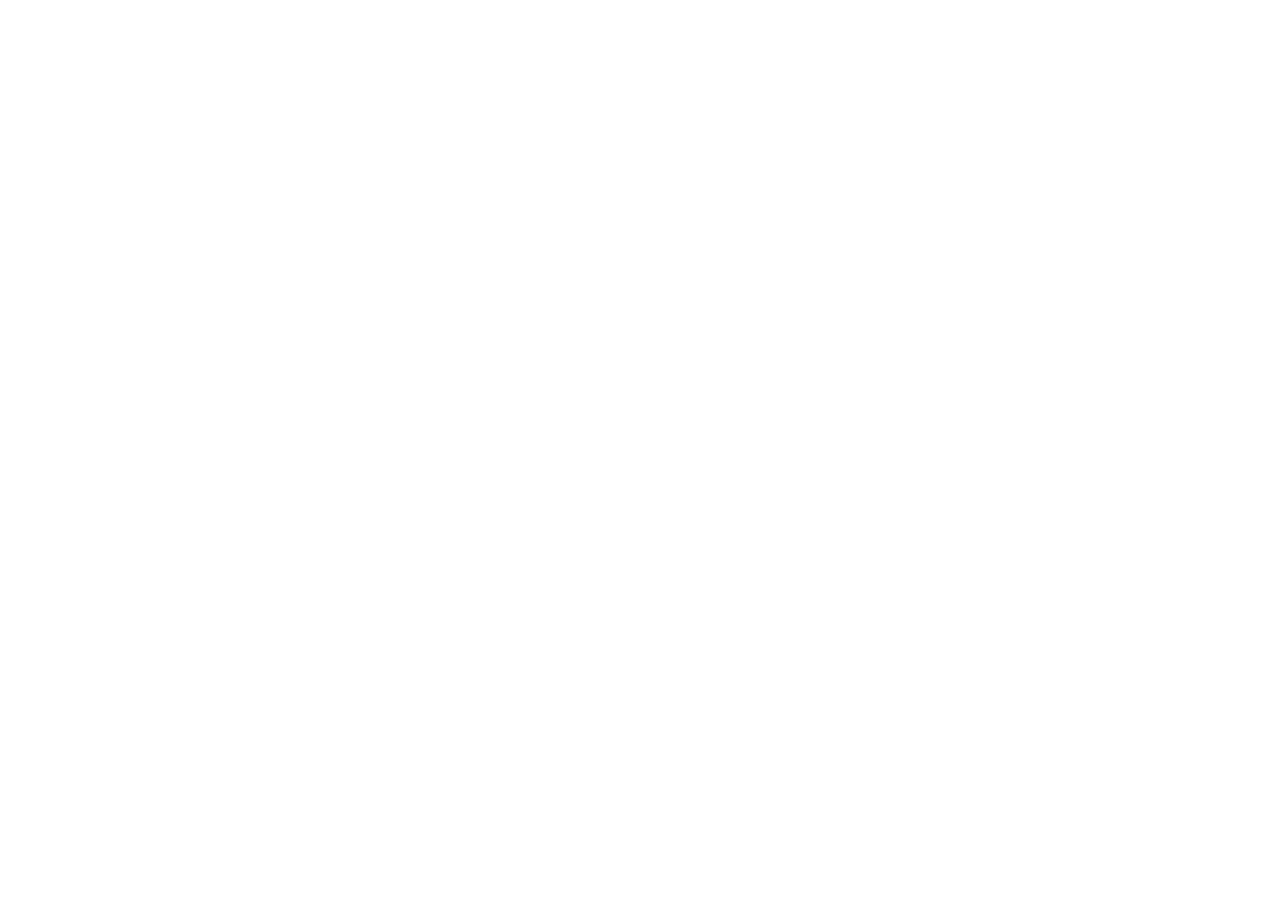
==== commit 7d80ca3e: "feat: zero-state database wipe and clean production launch readiness - Neon Postgres: verified 0 row" ====
--- a/docs/index.html
+++ b/docs/index.html
@@ -15,8 +15,8 @@
     <meta property="og:description" content="خرید اشتراک ۱۸ ماهه ابزارهای هوش مصنوعی و فضای ۵ ترابایت ابری؛ فعال‌سازی کاملاً مستقل بدون نیاز به پسورد ایمیل." />
     <link rel="icon" href="data:image/svg+xml,%3Csvg xmlns='http://www.w3.org/2000/svg' viewBox='0 0 32 32'%3E%3Cpath d='M16 2c1 8 6 13 14 14-8 1-13 6-14 14-1-8-6-13-14-14 8-1 13-6 14-14z' fill='%234a7bff'/%3E%3C/svg%3E" />
     <title>Gemini Shop | فروشگاه اشتراک و لایسنس هوش مصنوعی</title>
-    <script type="module" crossorigin src="./assets/index-BTzxjs_q.js"></script>
-    <link rel="stylesheet" crossorigin href="./assets/index-DBD8-xwg.css">
+    <script type="module" crossorigin src="/assets/index-DUpzMvD1.js"></script>
+    <link rel="stylesheet" crossorigin href="/assets/index-B16kmI41.css">
   </head>
   <body>
     <div id="root"></div>
